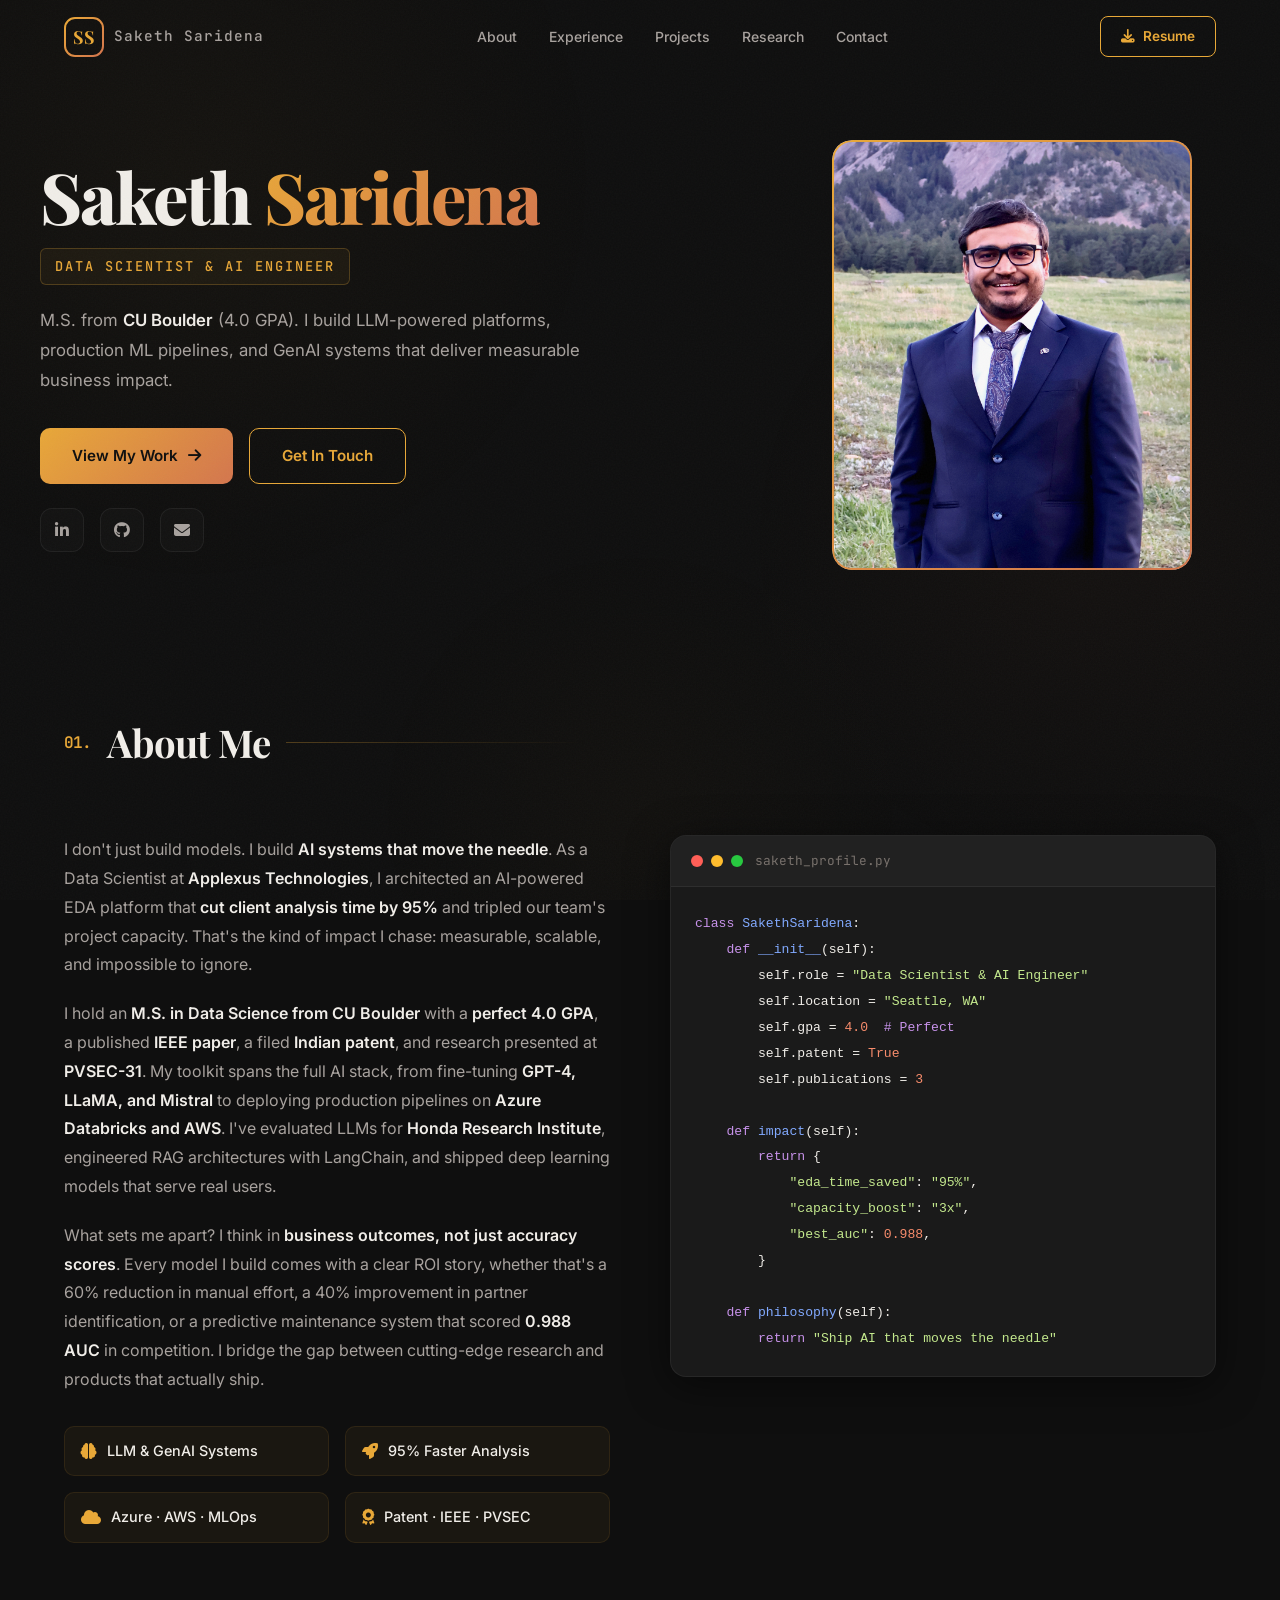
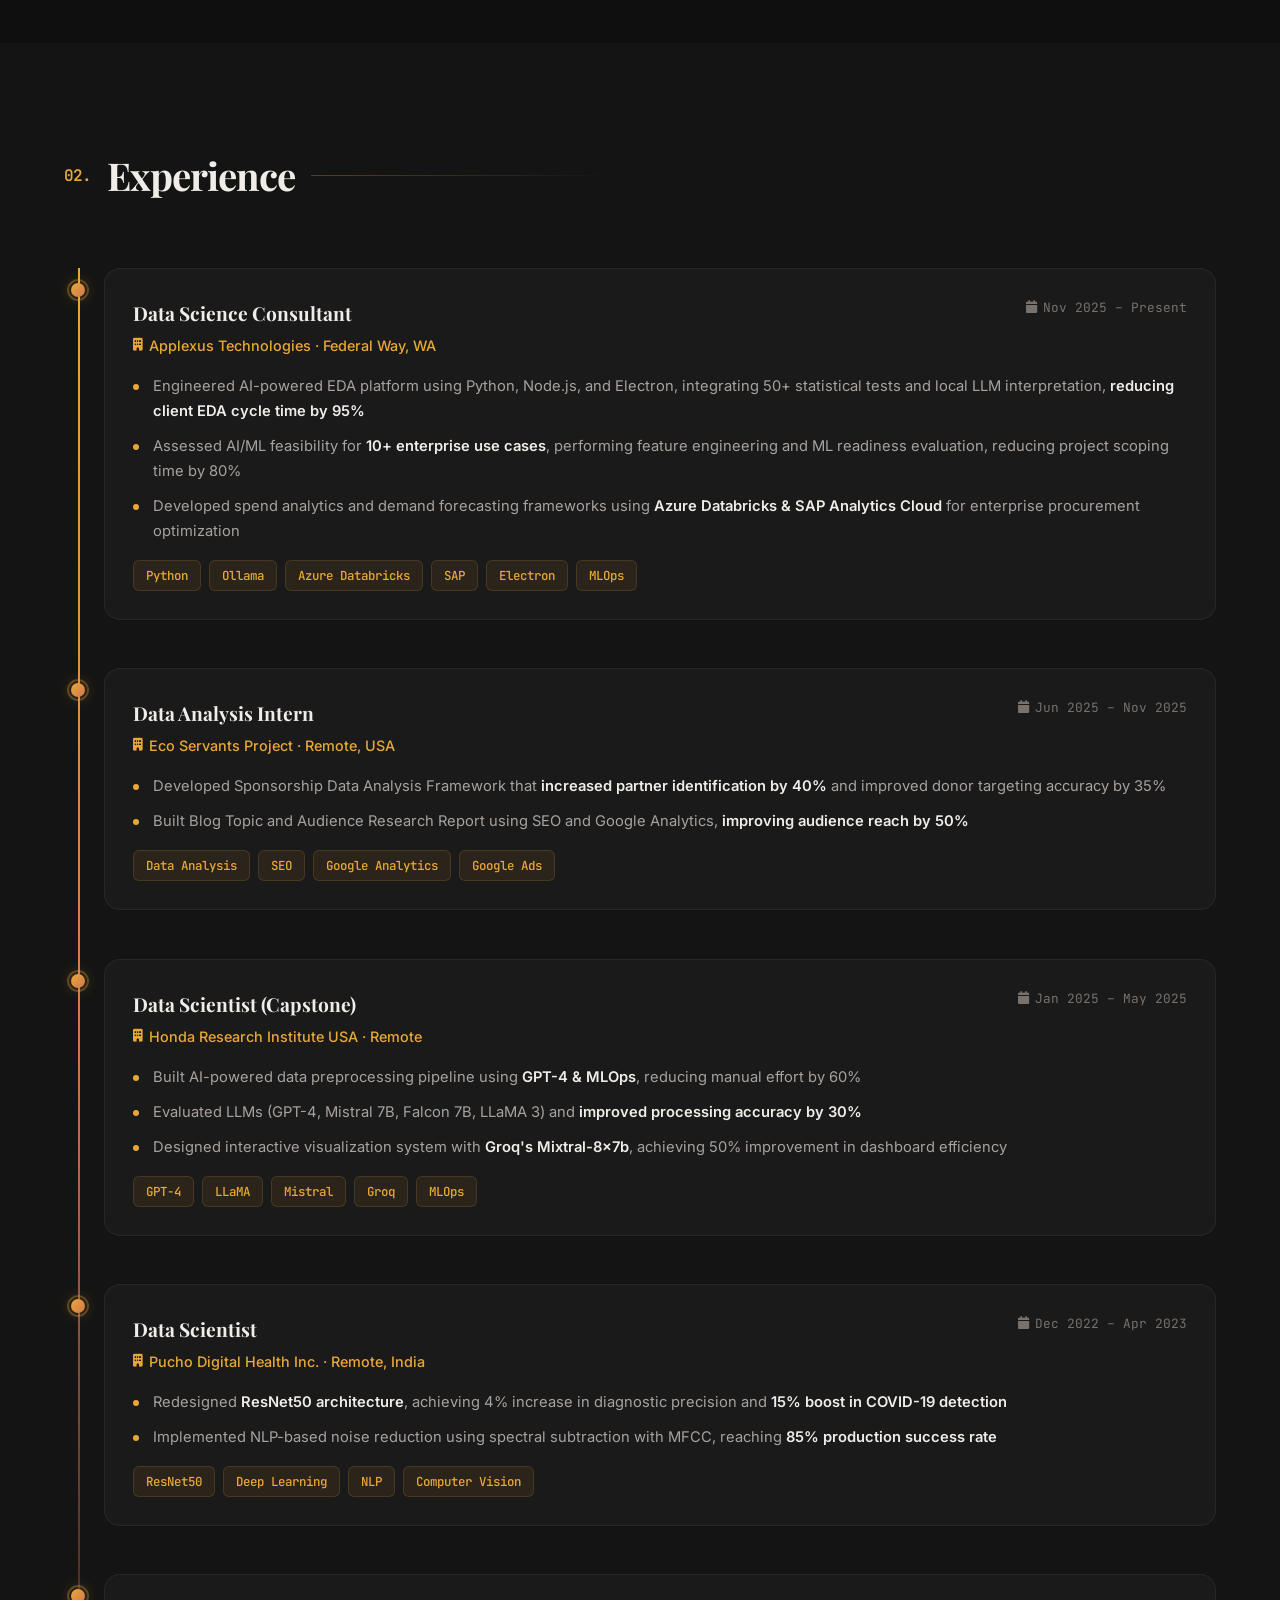
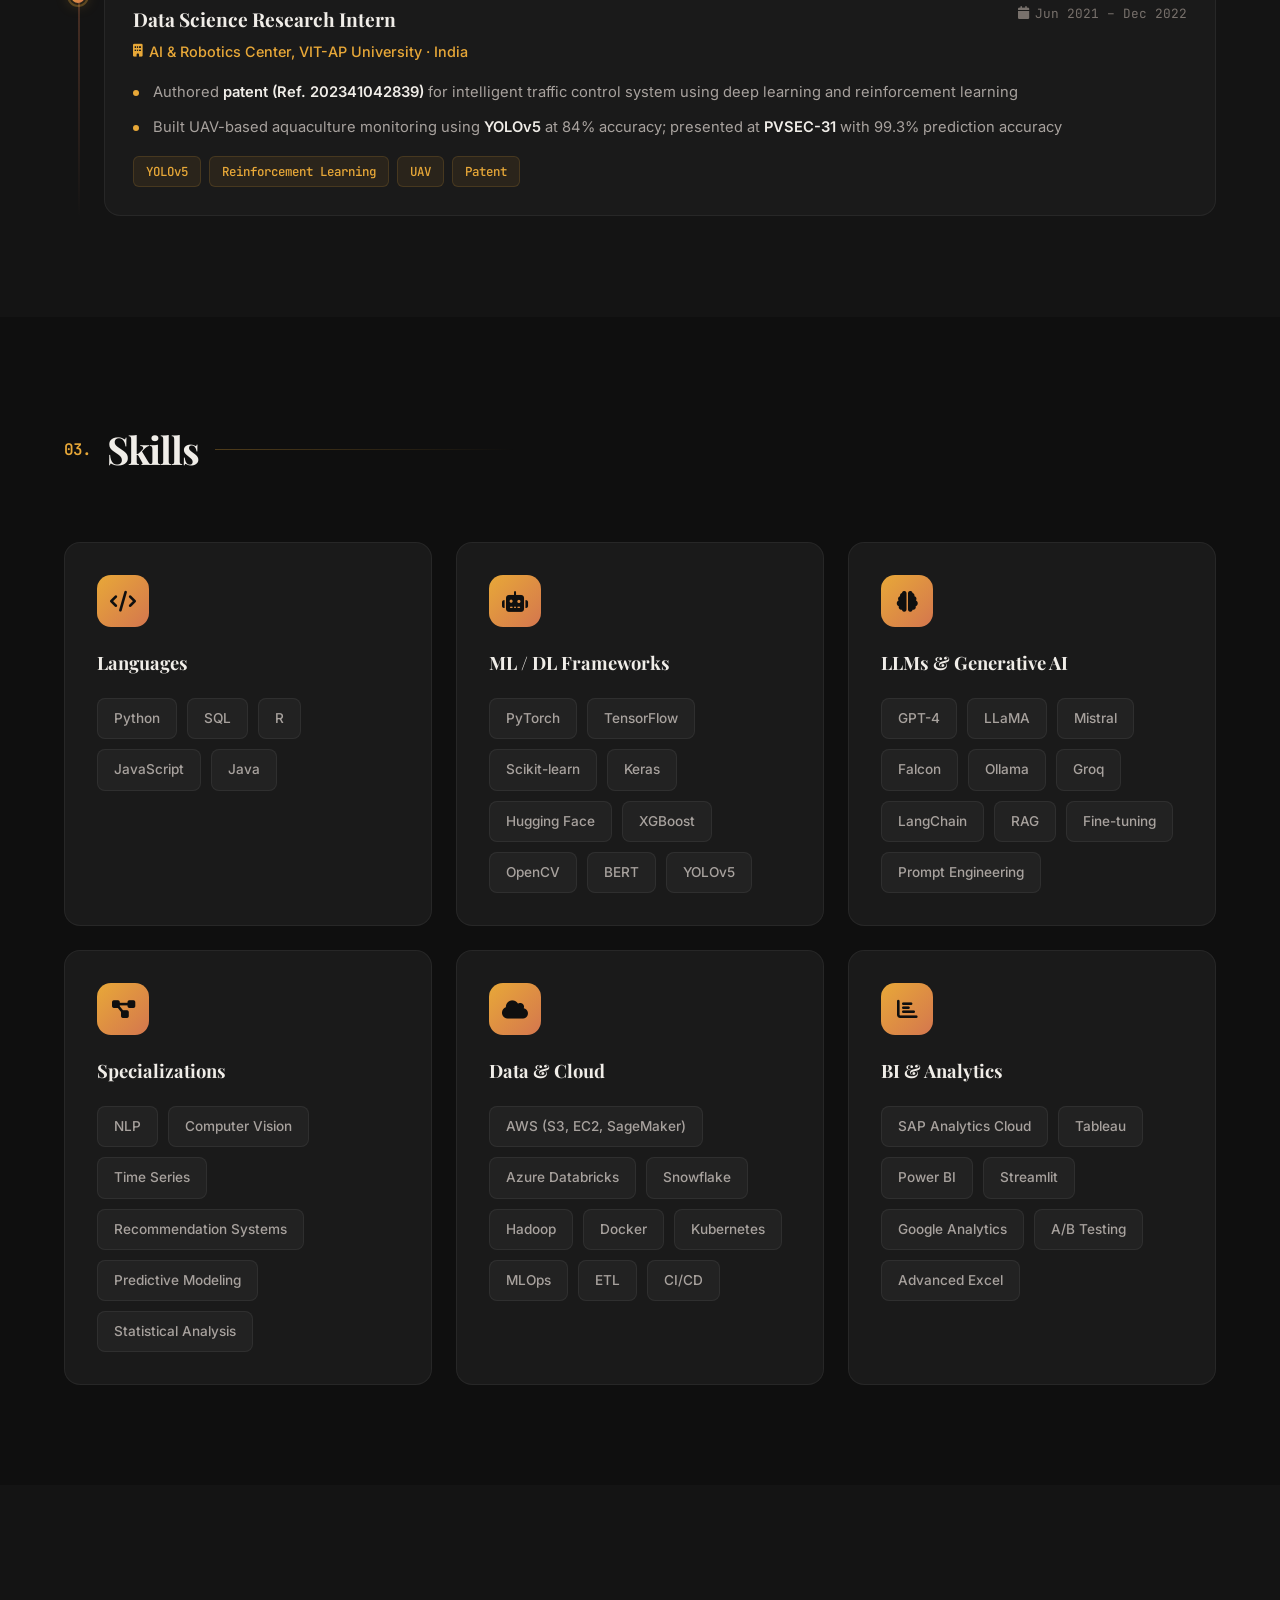
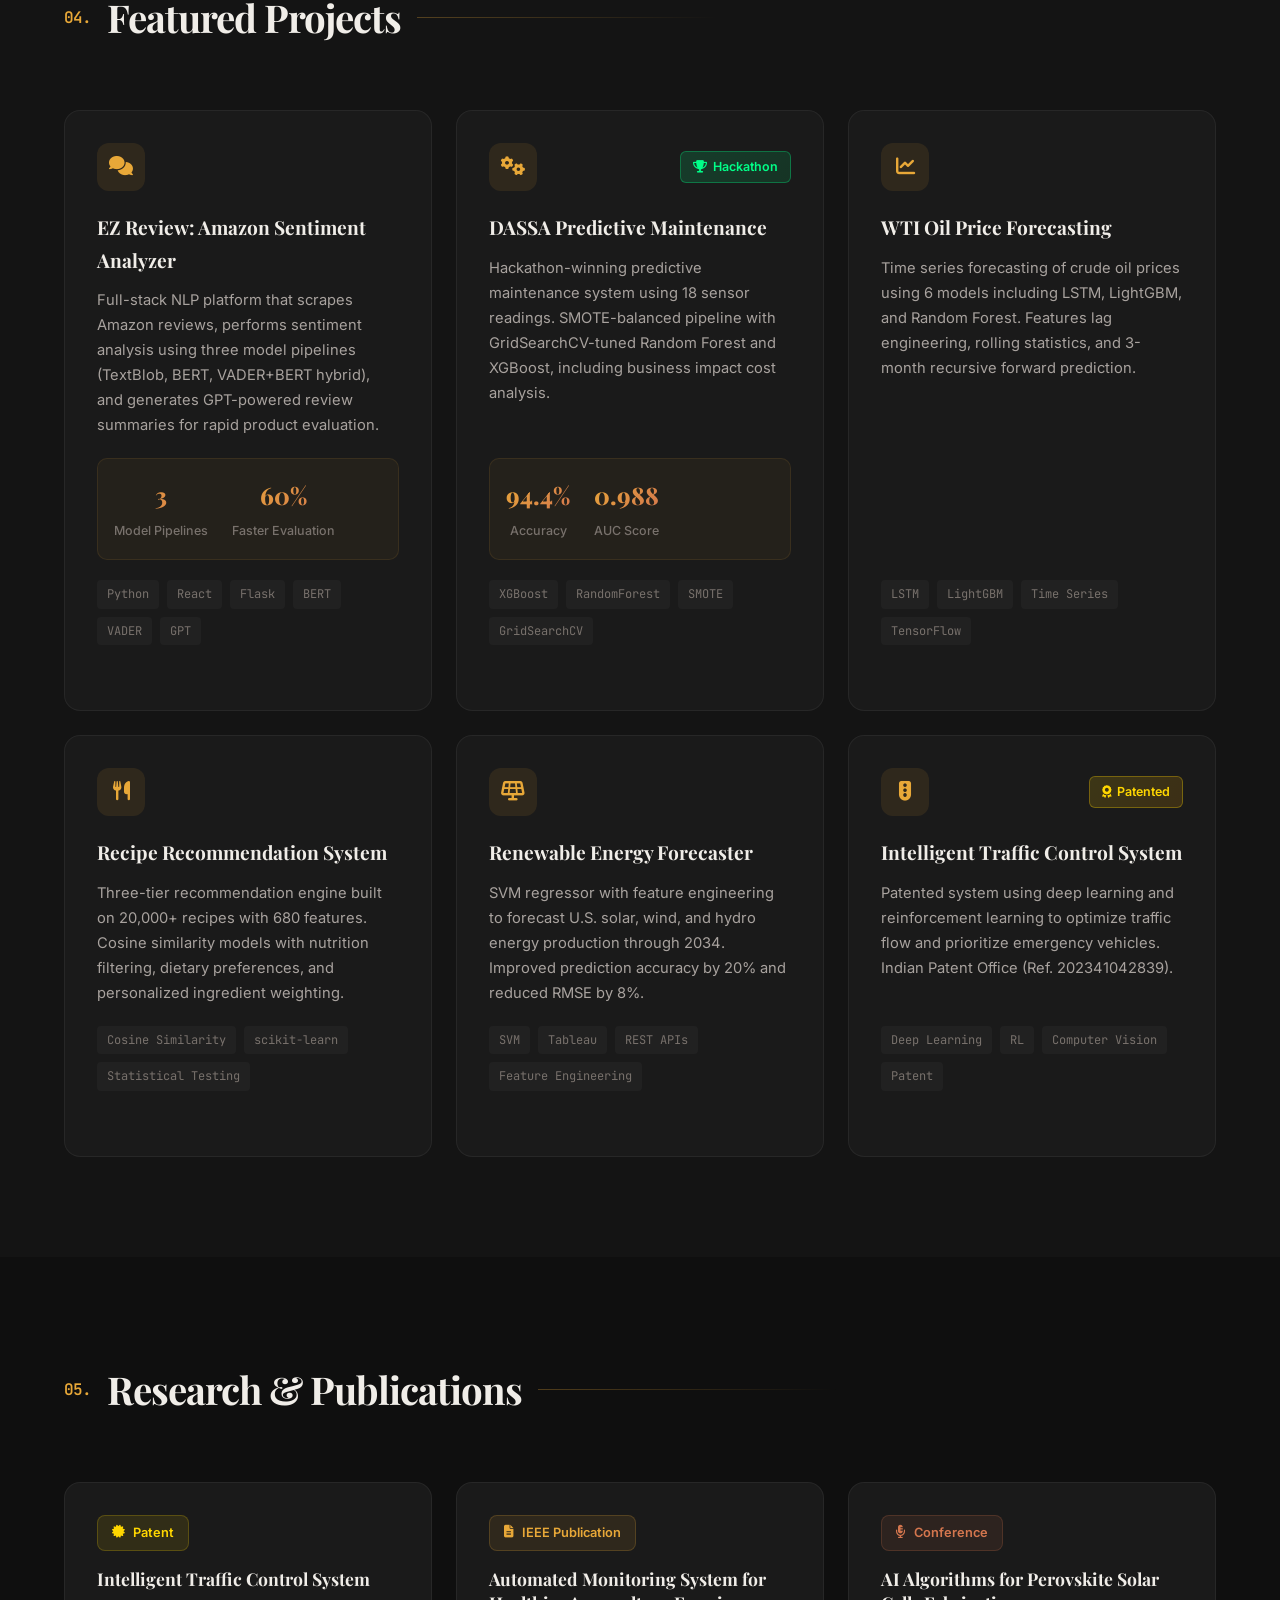
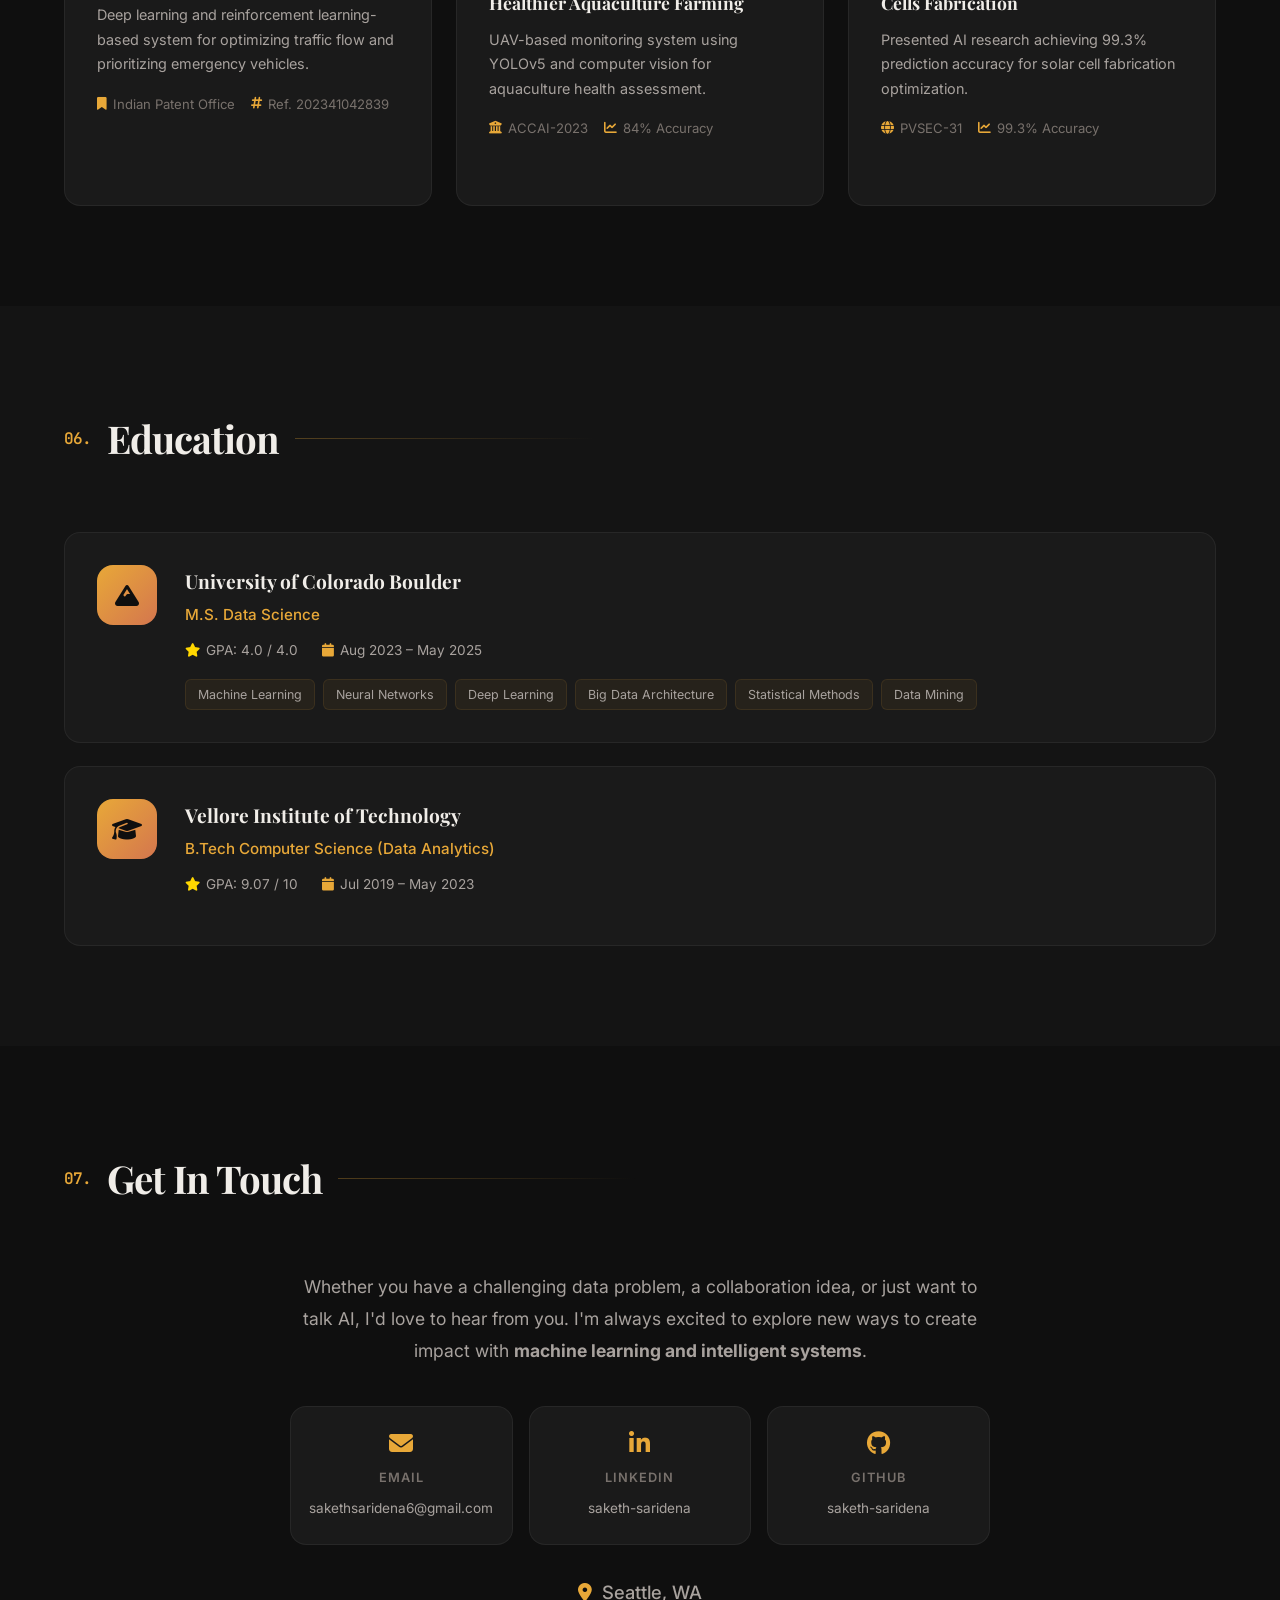
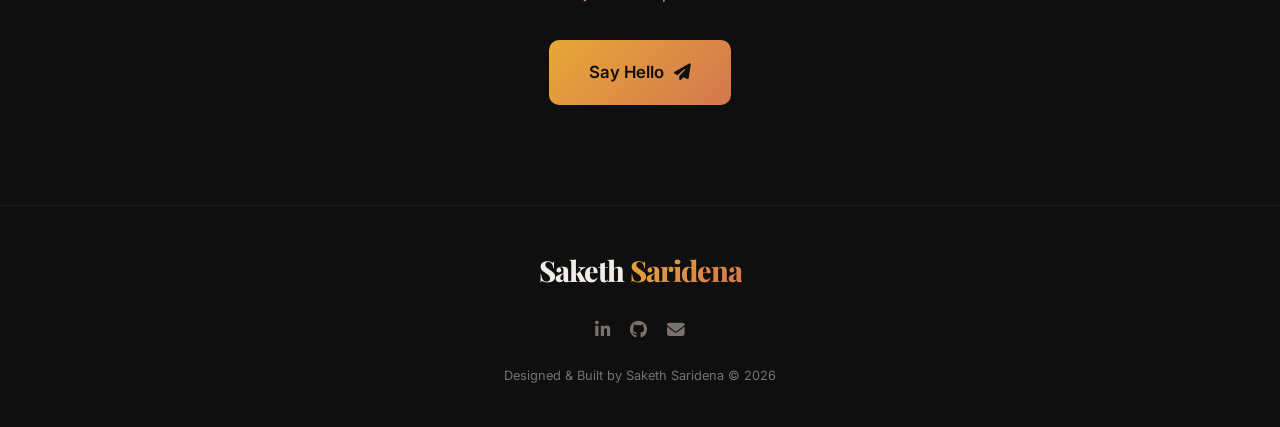
==== index.html @ 08f5b078 "Initial commit - portfolio site" ====
<!DOCTYPE html>
<html lang="en">
<head>
    <meta charset="UTF-8">
    <meta name="viewport" content="width=device-width, initial-scale=1.0">
    <title>Saketh Saridena | Data Scientist & AI Engineer</title>
    <meta name="description" content="Portfolio of Saketh Saridena, Data Scientist, AI/ML Engineer specializing in LLMs, GenAI, and Deep Learning. MS Data Science from CU Boulder.">
    <meta name="keywords" content="Saketh Saridena, Data Scientist, AI Engineer, Machine Learning, LLM, GenAI, Portfolio">
    <meta property="og:title" content="Saketh Saridena | Data Scientist & AI Engineer">
    <meta property="og:description" content="Data Scientist specializing in LLMs, GenAI, Deep Learning & MLOps">
    <meta property="og:type" content="website">
    <meta property="og:url" content="https://sakethsaridena.com">
    <meta property="og:image" content="https://sakethsaridena.com/assets/profile.jpg">
    <meta name="twitter:card" content="summary_large_image">
    <meta name="twitter:title" content="Saketh Saridena | Data Scientist & AI Engineer">
    <meta name="twitter:description" content="Data Scientist specializing in LLMs, GenAI, Deep Learning & MLOps">
    <meta name="twitter:image" content="https://sakethsaridena.com/assets/profile.jpg">
    <link rel="canonical" href="https://sakethsaridena.com">
    <link rel="icon" href="/favicon.ico" sizes="any">
    <link rel="icon" type="image/png" sizes="32x32" href="assets/favicon.png">
    <link rel="icon" type="image/png" sizes="16x16" href="assets/favicon-16.png">
    <link rel="apple-touch-icon" sizes="180x180" href="assets/apple-touch-icon.png">
    <link rel="mask-icon" href="assets/favicon.svg" color="#E8A838">
    <link rel="manifest" href="site.webmanifest">
    <link rel="preconnect" href="https://fonts.googleapis.com">
    <link rel="preconnect" href="https://fonts.gstatic.com" crossorigin>
    <link href="https://fonts.googleapis.com/css2?family=Inter:wght@400;500;600;700&family=JetBrains+Mono:wght@400;500&family=Playfair+Display:wght@500;700;800&display=swap" rel="stylesheet">
    <link rel="preload" href="https://cdnjs.cloudflare.com/ajax/libs/font-awesome/6.5.1/css/all.min.css" as="style" onload="this.onload=null;this.rel='stylesheet'">
    <noscript><link rel="stylesheet" href="https://cdnjs.cloudflare.com/ajax/libs/font-awesome/6.5.1/css/all.min.css"></noscript>
    <link rel="stylesheet" href="style.css">
    <script type="application/ld+json">
    {
        "@context": "https://schema.org",
        "@type": "Person",
        "name": "Saketh Saridena",
        "url": "https://sakethsaridena.com",
        "jobTitle": "Data Scientist & AI Engineer",
        "alumniOf": [
            { "@type": "CollegeOrUniversity", "name": "University of Colorado Boulder" },
            { "@type": "CollegeOrUniversity", "name": "Vellore Institute of Technology" }
        ],
        "knowsAbout": ["Machine Learning", "LLMs", "GenAI", "Deep Learning", "NLP", "MLOps"],
        "sameAs": [
            "https://www.linkedin.com/in/saketh-saridena/",
            "https://github.com/saketh-saridena"
        ]
    }
    </script>
</head>
<body>
    <!-- Skip Link -->
    <a href="#about" class="skip-link">Skip to main content</a>

    <!-- Navigation -->
    <nav class="navbar" id="navbar">
        <div class="nav-container">
            <a href="#hero" class="nav-logo">
                <svg class="logo-svg" width="40" height="40" viewBox="0 0 40 40" fill="none" xmlns="http://www.w3.org/2000/svg">
                    <defs>
                        <linearGradient id="logoGrad" x1="0%" y1="0%" x2="100%" y2="100%">
                            <stop offset="0%" stop-color="#E8A838"/>
                            <stop offset="100%" stop-color="#D4764E"/>
                        </linearGradient>
                    </defs>
                    <rect x="1" y="1" width="38" height="38" rx="10" stroke="url(#logoGrad)" stroke-width="2" fill="none" class="logo-border"/>
                    <text x="20" y="27" text-anchor="middle" fill="#E8A838" font-family="'Playfair Display', serif" font-weight="700" font-size="18">SS</text>
                </svg>
                <span class="logo-text">Saketh Saridena</span>
            </a>
            <div class="nav-links" id="navLinks">
                <a href="#about" class="nav-link">About</a>
                <a href="#experience" class="nav-link">Experience</a>
                <a href="#projects" class="nav-link">Projects</a>
                <a href="#publications" class="nav-link">Research</a>
                <a href="#contact" class="nav-link">Contact</a>
            </div>
            <a href="assets/Saketh_Saridena_Resume.pdf" target="_blank" rel="noopener noreferrer" class="nav-resume-btn">
                <i class="fas fa-download"></i> Resume
            </a>
            <button class="hamburger" id="hamburger" aria-label="Toggle menu">
                <span></span>
                <span></span>
                <span></span>
            </button>
        </div>
    </nav>

    <!-- Mobile Menu -->
    <div class="mobile-menu" id="mobileMenu">
        <a href="#about" class="mobile-link">About</a>
        <a href="#experience" class="mobile-link">Experience</a>
        <a href="#projects" class="mobile-link">Projects</a>
        <a href="#publications" class="mobile-link">Research</a>
        <a href="#contact" class="mobile-link">Contact</a>
        <a href="assets/Saketh_Saridena_Resume.pdf" target="_blank" rel="noopener noreferrer" class="mobile-resume-btn">
            <i class="fas fa-download"></i> Download Resume
        </a>
    </div>

    <main>

    <!-- ===== HERO SECTION ===== -->
    <section class="hero" id="hero">
        <div class="hero-content">
            <div class="hero-text">
                <h1 class="hero-name animate-on-scroll">
                    Saketh <span class="highlight">Saridena</span>
                </h1>
                <span class="hero-tagline animate-on-scroll">Data Scientist & AI Engineer</span>
                <p class="hero-description animate-on-scroll">
                    M.S. from <strong>CU Boulder</strong> (4.0 GPA). I build LLM-powered platforms,
                    production ML pipelines, and GenAI systems that deliver measurable business impact.
                </p>
                <div class="hero-cta animate-on-scroll">
                    <a href="#projects" class="btn btn-primary">
                        <span>View My Work</span>
                        <i class="fas fa-arrow-right"></i>
                    </a>
                    <a href="#contact" class="btn btn-outline">
                        <span>Get In Touch</span>
                    </a>
                </div>
                <div class="hero-social-links animate-on-scroll">
                    <a href="https://www.linkedin.com/in/saketh-saridena/" target="_blank" rel="noopener noreferrer" class="social-link" aria-label="LinkedIn">
                        <i class="fab fa-linkedin-in"></i>
                    </a>
                    <a href="https://github.com/saketh-saridena" target="_blank" rel="noopener noreferrer" class="social-link" aria-label="GitHub">
                        <i class="fab fa-github"></i>
                    </a>
                    <a href="mailto:sakethsaridena6@gmail.com" class="social-link" aria-label="Email">
                        <i class="fas fa-envelope"></i>
                    </a>
                </div>
            </div>
            <div class="hero-image-wrapper animate-on-scroll">
                <div class="hero-image-container">
                    <div class="image-glow"></div>
                    <div class="image-border-animated"></div>
                    <img src="assets/profile.jpg" alt="Saketh Saridena" class="hero-image">
                </div>
            </div>
        </div>
    </section>

    <!-- ===== ABOUT SECTION ===== -->
    <section class="section" id="about">
        <div class="container">
            <h2 class="section-title animate-on-scroll">
                <span class="section-number">01.</span> About Me
            </h2>
            <div class="about-grid">
                <div class="about-text animate-on-scroll">
                    <p>
                        I don't just build models. I build <strong>AI systems that move the needle</strong>. As a Data Scientist
                        at <strong>Applexus Technologies</strong>, I architected an AI-powered EDA platform that <strong>cut client
                        analysis time by 95%</strong> and tripled our team's project capacity. That's the kind of impact I chase:
                        measurable, scalable, and impossible to ignore.
                    </p>
                    <p>
                        I hold an <strong>M.S. in Data Science from CU Boulder</strong> with a <strong>perfect 4.0 GPA</strong>,
                        a published <strong>IEEE paper</strong>, a filed <strong>Indian patent</strong>, and research presented
                        at <strong>PVSEC-31</strong>. My toolkit spans the full AI stack, from fine-tuning
                        <strong>GPT-4, LLaMA, and Mistral</strong> to deploying production pipelines on
                        <strong>Azure Databricks and AWS</strong>. I've evaluated LLMs for <strong>Honda Research Institute</strong>,
                        engineered RAG architectures with LangChain, and shipped deep learning models that serve real users.
                    </p>
                    <p>
                        What sets me apart? I think in <strong>business outcomes, not just accuracy scores</strong>. Every model
                        I build comes with a clear ROI story, whether that's a 60% reduction in manual effort, a 40% improvement
                        in partner identification, or a predictive maintenance system that scored <strong>0.988 AUC</strong>
                        in competition. I bridge the gap between cutting-edge research and products that actually ship.
                    </p>
                    <div class="about-highlights">
                        <div class="highlight-item">
                            <i class="fas fa-brain"></i>
                            <span>LLM & GenAI Systems</span>
                        </div>
                        <div class="highlight-item">
                            <i class="fas fa-rocket"></i>
                            <span>95% Faster Analysis</span>
                        </div>
                        <div class="highlight-item">
                            <i class="fas fa-cloud"></i>
                            <span>Azure · AWS · MLOps</span>
                        </div>
                        <div class="highlight-item">
                            <i class="fas fa-award"></i>
                            <span>Patent · IEEE · PVSEC</span>
                        </div>
                    </div>
                </div>
                <div class="about-image animate-on-scroll">
                    <div class="about-card">
                        <div class="card-header">
                            <div class="card-dots">
                                <span class="dot red"></span>
                                <span class="dot yellow"></span>
                                <span class="dot green"></span>
                            </div>
                            <span class="card-title">saketh_profile.py</span>
                        </div>
                        <div class="card-body">
                            <pre><code><span class="code-keyword">class</span> <span class="code-class">SakethSaridena</span>:
    <span class="code-keyword">def</span> <span class="code-func">__init__</span>(self):
        self.role = <span class="code-string">"Data Scientist & AI Engineer"</span>
        self.location = <span class="code-string">"Seattle, WA"</span>
        self.gpa = <span class="code-number">4.0</span>  <span class="code-keyword"># Perfect</span>
        self.patent = <span class="code-number">True</span>
        self.publications = <span class="code-number">3</span>

    <span class="code-keyword">def</span> <span class="code-func">impact</span>(self):
        <span class="code-keyword">return</span> {
            <span class="code-string">"eda_time_saved"</span>: <span class="code-string">"95%"</span>,
            <span class="code-string">"capacity_boost"</span>: <span class="code-string">"3x"</span>,
            <span class="code-string">"best_auc"</span>: <span class="code-number">0.988</span>,
        }

    <span class="code-keyword">def</span> <span class="code-func">philosophy</span>(self):
        <span class="code-keyword">return</span> <span class="code-string">"Ship AI that moves the needle"</span></code></pre>
                        </div>
                    </div>
                </div>
            </div>
        </div>
    </section>

    <!-- ===== EXPERIENCE SECTION ===== -->
    <section class="section section-alt" id="experience">
        <div class="container">
            <h2 class="section-title animate-on-scroll">
                <span class="section-number">02.</span> Experience
            </h2>
            <div class="timeline">
                <!-- Experience 1 -->
                <div class="timeline-item animate-on-scroll">
                    <div class="timeline-marker"><div class="marker-dot"></div></div>
                    <div class="timeline-content">
                        <div class="timeline-header">
                            <div>
                                <h3 class="timeline-title">Data Science Consultant</h3>
                                <span class="timeline-company"><i class="fas fa-building"></i> Applexus Technologies · Federal Way, WA</span>
                            </div>
                            <span class="timeline-date"><i class="fas fa-calendar"></i> Nov 2025 – Present</span>
                        </div>
                        <ul class="timeline-details">
                            <li>Engineered AI-powered EDA platform using Python, Node.js, and Electron, integrating 50+ statistical tests and local LLM interpretation, <strong>reducing client EDA cycle time by 95%</strong></li>
                            <li>Assessed AI/ML feasibility for <strong>10+ enterprise use cases</strong>, performing feature engineering and ML readiness evaluation, reducing project scoping time by 80%</li>
                            <li>Developed spend analytics and demand forecasting frameworks using <strong>Azure Databricks & SAP Analytics Cloud</strong> for enterprise procurement optimization</li>
                        </ul>
                        <div class="timeline-tags">
                            <span class="tag">Python</span><span class="tag">Ollama</span><span class="tag">Azure Databricks</span><span class="tag">SAP</span><span class="tag">Electron</span><span class="tag">MLOps</span>
                        </div>
                    </div>
                </div>

                <!-- Experience 2 -->
                <div class="timeline-item animate-on-scroll">
                    <div class="timeline-marker"><div class="marker-dot"></div></div>
                    <div class="timeline-content">
                        <div class="timeline-header">
                            <div>
                                <h3 class="timeline-title">Data Analysis Intern</h3>
                                <span class="timeline-company"><i class="fas fa-building"></i> Eco Servants Project · Remote, USA</span>
                            </div>
                            <span class="timeline-date"><i class="fas fa-calendar"></i> Jun 2025 – Nov 2025</span>
                        </div>
                        <ul class="timeline-details">
                            <li>Developed Sponsorship Data Analysis Framework that <strong>increased partner identification by 40%</strong> and improved donor targeting accuracy by 35%</li>
                            <li>Built Blog Topic and Audience Research Report using SEO and Google Analytics, <strong>improving audience reach by 50%</strong></li>
                        </ul>
                        <div class="timeline-tags">
                            <span class="tag">Data Analysis</span><span class="tag">SEO</span><span class="tag">Google Analytics</span><span class="tag">Google Ads</span>
                        </div>
                    </div>
                </div>

                <!-- Experience 3 -->
                <div class="timeline-item animate-on-scroll">
                    <div class="timeline-marker"><div class="marker-dot"></div></div>
                    <div class="timeline-content">
                        <div class="timeline-header">
                            <div>
                                <h3 class="timeline-title">Data Scientist (Capstone)</h3>
                                <span class="timeline-company"><i class="fas fa-building"></i> Honda Research Institute USA · Remote</span>
                            </div>
                            <span class="timeline-date"><i class="fas fa-calendar"></i> Jan 2025 – May 2025</span>
                        </div>
                        <ul class="timeline-details">
                            <li>Built AI-powered data preprocessing pipeline using <strong>GPT-4 & MLOps</strong>, reducing manual effort by 60%</li>
                            <li>Evaluated LLMs (GPT-4, Mistral 7B, Falcon 7B, LLaMA 3) and <strong>improved processing accuracy by 30%</strong></li>
                            <li>Designed interactive visualization system with <strong>Groq's Mixtral-8x7b</strong>, achieving 50% improvement in dashboard efficiency</li>
                        </ul>
                        <div class="timeline-tags">
                            <span class="tag">GPT-4</span><span class="tag">LLaMA</span><span class="tag">Mistral</span><span class="tag">Groq</span><span class="tag">MLOps</span>
                        </div>
                    </div>
                </div>

                <!-- Experience 4 -->
                <div class="timeline-item animate-on-scroll">
                    <div class="timeline-marker"><div class="marker-dot"></div></div>
                    <div class="timeline-content">
                        <div class="timeline-header">
                            <div>
                                <h3 class="timeline-title">Data Scientist</h3>
                                <span class="timeline-company"><i class="fas fa-building"></i> Pucho Digital Health Inc. · Remote, India</span>
                            </div>
                            <span class="timeline-date"><i class="fas fa-calendar"></i> Dec 2022 – Apr 2023</span>
                        </div>
                        <ul class="timeline-details">
                            <li>Redesigned <strong>ResNet50 architecture</strong>, achieving 4% increase in diagnostic precision and <strong>15% boost in COVID-19 detection</strong></li>
                            <li>Implemented NLP-based noise reduction using spectral subtraction with MFCC, reaching <strong>85% production success rate</strong></li>
                        </ul>
                        <div class="timeline-tags">
                            <span class="tag">ResNet50</span><span class="tag">Deep Learning</span><span class="tag">NLP</span><span class="tag">Computer Vision</span>
                        </div>
                    </div>
                </div>

                <!-- Experience 5 -->
                <div class="timeline-item animate-on-scroll">
                    <div class="timeline-marker"><div class="marker-dot"></div></div>
                    <div class="timeline-content">
                        <div class="timeline-header">
                            <div>
                                <h3 class="timeline-title">Data Science Research Intern</h3>
                                <span class="timeline-company"><i class="fas fa-building"></i> AI & Robotics Center, VIT-AP University · India</span>
                            </div>
                            <span class="timeline-date"><i class="fas fa-calendar"></i> Jun 2021 – Dec 2022</span>
                        </div>
                        <ul class="timeline-details">
                            <li>Authored <strong>patent (Ref. 202341042839)</strong> for intelligent traffic control system using deep learning and reinforcement learning</li>
                            <li>Built UAV-based aquaculture monitoring using <strong>YOLOv5</strong> at 84% accuracy; presented at <strong>PVSEC-31</strong> with 99.3% prediction accuracy</li>
                        </ul>
                        <div class="timeline-tags">
                            <span class="tag">YOLOv5</span><span class="tag">Reinforcement Learning</span><span class="tag">UAV</span><span class="tag">Patent</span>
                        </div>
                    </div>
                </div>
            </div>
        </div>
    </section>

    <!-- ===== SKILLS SECTION ===== -->
    <section class="section" id="skills">
        <div class="container">
            <h2 class="section-title animate-on-scroll">
                <span class="section-number">03.</span> Skills
            </h2>
            <div class="skills-grid">
                <div class="skill-category animate-on-scroll">
                    <div class="skill-icon-wrapper"><i class="fas fa-code"></i></div>
                    <h3>Languages</h3>
                    <div class="skill-tags">
                        <span class="skill-tag">Python</span><span class="skill-tag">SQL</span><span class="skill-tag">R</span><span class="skill-tag">JavaScript</span><span class="skill-tag">Java</span>
                    </div>
                </div>

                <div class="skill-category animate-on-scroll">
                    <div class="skill-icon-wrapper"><i class="fas fa-robot"></i></div>
                    <h3>ML / DL Frameworks</h3>
                    <div class="skill-tags">
                        <span class="skill-tag">PyTorch</span><span class="skill-tag">TensorFlow</span><span class="skill-tag">Scikit-learn</span><span class="skill-tag">Keras</span><span class="skill-tag">Hugging Face</span><span class="skill-tag">XGBoost</span><span class="skill-tag">OpenCV</span><span class="skill-tag">BERT</span><span class="skill-tag">YOLOv5</span>
                    </div>
                </div>

                <div class="skill-category animate-on-scroll">
                    <div class="skill-icon-wrapper"><i class="fas fa-brain"></i></div>
                    <h3>LLMs & Generative AI</h3>
                    <div class="skill-tags">
                        <span class="skill-tag">GPT-4</span><span class="skill-tag">LLaMA</span><span class="skill-tag">Mistral</span><span class="skill-tag">Falcon</span><span class="skill-tag">Ollama</span><span class="skill-tag">Groq</span><span class="skill-tag">LangChain</span><span class="skill-tag">RAG</span><span class="skill-tag">Fine-tuning</span><span class="skill-tag">Prompt Engineering</span>
                    </div>
                </div>

                <div class="skill-category animate-on-scroll">
                    <div class="skill-icon-wrapper"><i class="fas fa-project-diagram"></i></div>
                    <h3>Specializations</h3>
                    <div class="skill-tags">
                        <span class="skill-tag">NLP</span><span class="skill-tag">Computer Vision</span><span class="skill-tag">Time Series</span><span class="skill-tag">Recommendation Systems</span><span class="skill-tag">Predictive Modeling</span><span class="skill-tag">Statistical Analysis</span>
                    </div>
                </div>

                <div class="skill-category animate-on-scroll">
                    <div class="skill-icon-wrapper"><i class="fas fa-cloud"></i></div>
                    <h3>Data & Cloud</h3>
                    <div class="skill-tags">
                        <span class="skill-tag">AWS (S3, EC2, SageMaker)</span><span class="skill-tag">Azure Databricks</span><span class="skill-tag">Snowflake</span><span class="skill-tag">Hadoop</span><span class="skill-tag">Docker</span><span class="skill-tag">Kubernetes</span><span class="skill-tag">MLOps</span><span class="skill-tag">ETL</span><span class="skill-tag">CI/CD</span>
                    </div>
                </div>

                <div class="skill-category animate-on-scroll">
                    <div class="skill-icon-wrapper"><i class="fas fa-chart-bar"></i></div>
                    <h3>BI & Analytics</h3>
                    <div class="skill-tags">
                        <span class="skill-tag">SAP Analytics Cloud</span><span class="skill-tag">Tableau</span><span class="skill-tag">Power BI</span><span class="skill-tag">Streamlit</span><span class="skill-tag">Google Analytics</span><span class="skill-tag">A/B Testing</span><span class="skill-tag">Advanced Excel</span>
                    </div>
                </div>
            </div>
        </div>
    </section>

    <!-- ===== PROJECTS SECTION ===== -->
    <section class="section section-alt" id="projects">
        <div class="container">
            <h2 class="section-title animate-on-scroll">
                <span class="section-number">04.</span> Featured Projects
            </h2>

            <div class="projects-grid">

                <!-- Project 1: EZ Review (FEATURED) -->
                <div class="project-card animate-on-scroll" data-project="ezreview">
                    <div class="project-card-header">
                        <div class="project-icon"><i class="fas fa-comments"></i></div>
                    </div>
                    <h3 class="project-title">EZ Review: Amazon Sentiment Analyzer</h3>
                    <p class="project-description">
                        Full-stack NLP platform that scrapes Amazon reviews, performs sentiment analysis using three model pipelines
                        (TextBlob, BERT, VADER+BERT hybrid), and generates GPT-powered review summaries for rapid product evaluation.
                    </p>
                    <div class="project-impact">
                        <div class="impact-metric">
                            <span class="impact-number">3</span>
                            <span class="impact-label">Model Pipelines</span>
                        </div>
                        <div class="impact-metric">
                            <span class="impact-number">60%</span>
                            <span class="impact-label">Faster Evaluation</span>
                        </div>
                    </div>
                    <div class="project-tags">
                        <span>Python</span><span>React</span><span>Flask</span><span>BERT</span><span>VADER</span><span>GPT</span>
                    </div>
                </div>

                <!-- Project 2: Predictive Maintenance (Hackathon) -->
                <div class="project-card animate-on-scroll" data-project="predictive">
                    <div class="project-card-header">
                        <div class="project-icon"><i class="fas fa-cogs"></i></div>
                        <div class="project-links">
                            <span class="hackathon-badge"><i class="fas fa-trophy"></i> Hackathon</span>
                        </div>
                    </div>
                    <h3 class="project-title">DASSA Predictive Maintenance</h3>
                    <p class="project-description">
                        Hackathon-winning predictive maintenance system using 18 sensor readings. SMOTE-balanced pipeline with
                        GridSearchCV-tuned Random Forest and XGBoost, including business impact cost analysis.
                    </p>
                    <div class="project-impact">
                        <div class="impact-metric">
                            <span class="impact-number">94.4%</span>
                            <span class="impact-label">Accuracy</span>
                        </div>
                        <div class="impact-metric">
                            <span class="impact-number">0.988</span>
                            <span class="impact-label">AUC Score</span>
                        </div>
                    </div>
                    <div class="project-tags">
                        <span>XGBoost</span><span>RandomForest</span><span>SMOTE</span><span>GridSearchCV</span>
                    </div>
                </div>

                <!-- Project 6: WTI Oil Price Forecasting -->
                <div class="project-card animate-on-scroll" data-project="wti">
                    <div class="project-card-header">
                        <div class="project-icon"><i class="fas fa-chart-line"></i></div>
                    </div>
                    <h3 class="project-title">WTI Oil Price Forecasting</h3>
                    <p class="project-description">
                        Time series forecasting of crude oil prices using 6 models including LSTM, LightGBM, and Random Forest.
                        Features lag engineering, rolling statistics, and 3-month recursive forward prediction.
                    </p>
                    <div class="project-tags">
                        <span>LSTM</span><span>LightGBM</span><span>Time Series</span><span>TensorFlow</span>
                    </div>
                </div>

                <!-- Project 3: Recipe Recommendation -->
                <div class="project-card animate-on-scroll" data-project="recipe">
                    <div class="project-card-header">
                        <div class="project-icon"><i class="fas fa-utensils"></i></div>
                    </div>
                    <h3 class="project-title">Recipe Recommendation System</h3>
                    <p class="project-description">
                        Three-tier recommendation engine built on 20,000+ recipes with 680 features. Cosine similarity models with
                        nutrition filtering, dietary preferences, and personalized ingredient weighting.
                    </p>
                    <div class="project-tags">
                        <span>Cosine Similarity</span><span>scikit-learn</span><span>Statistical Testing</span>
                    </div>
                </div>

                <!-- Project 9: Renewable Energy Forecaster -->
                <div class="project-card animate-on-scroll" data-project="renewable">
                    <div class="project-card-header">
                        <div class="project-icon"><i class="fas fa-solar-panel"></i></div>
                    </div>
                    <h3 class="project-title">Renewable Energy Forecaster</h3>
                    <p class="project-description">
                        SVM regressor with feature engineering to forecast U.S. solar, wind, and hydro energy production through 2034.
                        Improved prediction accuracy by 20% and reduced RMSE by 8%.
                    </p>
                    <div class="project-tags">
                        <span>SVM</span><span>Tableau</span><span>REST APIs</span><span>Feature Engineering</span>
                    </div>
                </div>

                <!-- Project 10: Traffic Control Patent -->
                <div class="project-card animate-on-scroll" data-project="traffic">
                    <div class="project-card-header">
                        <div class="project-icon"><i class="fas fa-traffic-light"></i></div>
                        <div class="project-links">
                            <span class="patent-badge"><i class="fas fa-award"></i> Patented</span>
                        </div>
                    </div>
                    <h3 class="project-title">Intelligent Traffic Control System</h3>
                    <p class="project-description">
                        Patented system using deep learning and reinforcement learning to optimize traffic flow
                        and prioritize emergency vehicles. Indian Patent Office (Ref. 202341042839).
                    </p>
                    <div class="project-tags">
                        <span>Deep Learning</span><span>RL</span><span>Computer Vision</span><span>Patent</span>
                    </div>
                </div>

            </div>
        </div>
    </section>

    <!-- ===== PUBLICATIONS SECTION ===== -->
    <section class="section" id="publications">
        <div class="container">
            <h2 class="section-title animate-on-scroll">
                <span class="section-number">05.</span> Research & Publications
            </h2>
            <div class="publications-grid">
                <div class="pub-card animate-on-scroll" data-pub="patent">
                    <div class="pub-type patent"><i class="fas fa-certificate"></i><span>Patent</span></div>
                    <h3>Intelligent Traffic Control System</h3>
                    <p>Deep learning and reinforcement learning-based system for optimizing traffic flow and prioritizing emergency vehicles.</p>
                    <div class="pub-meta">
                        <span><i class="fas fa-bookmark"></i> Indian Patent Office</span>
                        <span><i class="fas fa-hashtag"></i> Ref. 202341042839</span>
                    </div>
                </div>

                <div class="pub-card animate-on-scroll" data-pub="ieee">
                    <div class="pub-type publication"><i class="fas fa-file-alt"></i><span>IEEE Publication</span></div>
                    <h3>Automated Monitoring System for Healthier Aquaculture Farming</h3>
                    <p>UAV-based monitoring system using YOLOv5 and computer vision for aquaculture health assessment.</p>
                    <div class="pub-meta">
                        <span><i class="fas fa-university"></i> ACCAI-2023</span>
                        <span><i class="fas fa-chart-line"></i> 84% Accuracy</span>
                    </div>
                </div>

                <div class="pub-card animate-on-scroll" data-pub="pvsec">
                    <div class="pub-type conference"><i class="fas fa-microphone-alt"></i><span>Conference</span></div>
                    <h3>AI Algorithms for Perovskite Solar Cells Fabrication</h3>
                    <p>Presented AI research achieving 99.3% prediction accuracy for solar cell fabrication optimization.</p>
                    <div class="pub-meta">
                        <span><i class="fas fa-globe"></i> PVSEC-31</span>
                        <span><i class="fas fa-chart-line"></i> 99.3% Accuracy</span>
                    </div>
                </div>
            </div>
        </div>
    </section>

    <!-- ===== EDUCATION SECTION ===== -->
    <section class="section section-alt" id="education">
        <div class="container">
            <h2 class="section-title animate-on-scroll">
                <span class="section-number">06.</span> Education
            </h2>
            <div class="education-grid">
                <div class="edu-card animate-on-scroll">
                    <div class="edu-logo"><i class="fas fa-mountain"></i></div>
                    <div class="edu-content">
                        <h3>University of Colorado Boulder</h3>
                        <span class="edu-degree">M.S. Data Science</span>
                        <div class="edu-details">
                            <span class="edu-gpa"><i class="fas fa-star"></i> GPA: 4.0 / 4.0</span>
                            <span class="edu-date"><i class="fas fa-calendar"></i> Aug 2023 – May 2025</span>
                        </div>
                        <div class="edu-coursework">
                            <span>Machine Learning</span><span>Neural Networks</span><span>Deep Learning</span><span>Big Data Architecture</span><span>Statistical Methods</span><span>Data Mining</span>
                        </div>
                    </div>
                </div>

                <div class="edu-card animate-on-scroll">
                    <div class="edu-logo"><i class="fas fa-graduation-cap"></i></div>
                    <div class="edu-content">
                        <h3>Vellore Institute of Technology</h3>
                        <span class="edu-degree">B.Tech Computer Science (Data Analytics)</span>
                        <div class="edu-details">
                            <span class="edu-gpa"><i class="fas fa-star"></i> GPA: 9.07 / 10</span>
                            <span class="edu-date"><i class="fas fa-calendar"></i> Jul 2019 – May 2023</span>
                        </div>
                    </div>
                </div>
            </div>
        </div>
    </section>

    <!-- ===== CONTACT SECTION ===== -->
    <section class="section" id="contact">
        <div class="container">
            <h2 class="section-title animate-on-scroll">
                <span class="section-number">07.</span> Get In Touch
            </h2>
            <div class="contact-content animate-on-scroll">
                <p class="contact-text">
                    Whether you have a challenging data problem, a collaboration idea, or just want to talk AI,
                    I'd love to hear from you. I'm always excited to explore new ways to create impact with
                    <strong>machine learning and intelligent systems</strong>.
                </p>
                <div class="contact-cards">
                    <a href="mailto:sakethsaridena6@gmail.com" class="contact-card">
                        <i class="fas fa-envelope"></i>
                        <span class="contact-card-label">Email</span>
                        <span class="contact-card-value">sakethsaridena6@gmail.com</span>
                    </a>
                    <a href="https://www.linkedin.com/in/saketh-saridena/" target="_blank" rel="noopener noreferrer" class="contact-card">
                        <i class="fab fa-linkedin-in"></i>
                        <span class="contact-card-label">LinkedIn</span>
                        <span class="contact-card-value">saketh-saridena</span>
                    </a>
                    <a href="https://github.com/saketh-saridena" target="_blank" rel="noopener noreferrer" class="contact-card">
                        <i class="fab fa-github"></i>
                        <span class="contact-card-label">GitHub</span>
                        <span class="contact-card-value">saketh-saridena</span>
                    </a>
                </div>
                <div class="contact-location">
                    <i class="fas fa-map-marker-alt"></i>
                    <span>Seattle, WA</span>
                </div>
                <a href="mailto:sakethsaridena6@gmail.com" class="btn btn-primary btn-lg">
                    <span>Say Hello</span>
                    <i class="fas fa-paper-plane"></i>
                </a>
            </div>
        </div>
    </section>

    </main>

    <!-- ===== FOOTER ===== -->
    <footer class="footer">
        <div class="container">
            <div class="footer-content">
                <a href="#hero" class="footer-name">
                    Saketh <span class="highlight">Saridena</span>
                </a>
                <div class="footer-links">
                    <a href="https://www.linkedin.com/in/saketh-saridena/" target="_blank" rel="noopener noreferrer" aria-label="LinkedIn"><i class="fab fa-linkedin-in"></i></a>
                    <a href="https://github.com/saketh-saridena" target="_blank" rel="noopener noreferrer" aria-label="GitHub"><i class="fab fa-github"></i></a>
                    <a href="mailto:sakethsaridena6@gmail.com" aria-label="Email"><i class="fas fa-envelope"></i></a>
                </div>
                <p class="footer-text">Designed & Built by Saketh Saridena &copy; 2026</p>
            </div>
        </div>
    </footer>

    <!-- Back to Top -->
    <button class="back-to-top" id="backToTop" aria-label="Back to top">
        <i class="fas fa-arrow-up"></i>
    </button>

    <!-- ===== PROJECT MODAL ===== -->
    <div class="project-modal-overlay" id="projectModal">
        <div class="project-modal">
            <button class="modal-close" id="modalClose" aria-label="Close modal">
                <i class="fas fa-times"></i>
            </button>
            <div class="modal-scroll">
                <div class="modal-header">
                    <div class="modal-badge" id="modalBadge"></div>
                    <h2 class="modal-title" id="modalTitle"></h2>
                    <p class="modal-subtitle" id="modalSubtitle"></p>
                </div>
                <div class="modal-metrics" id="modalMetrics"></div>
                <div class="modal-body">
                    <div class="modal-section">
                        <h3><i class="fas fa-bullseye"></i> Problem</h3>
                        <p id="modalProblem"></p>
                    </div>
                    <div class="modal-section">
                        <h3><i class="fas fa-flask"></i> Approach</h3>
                        <div id="modalApproach"></div>
                    </div>
                    <div class="modal-section">
                        <h3><i class="fas fa-chart-bar"></i> Key Results</h3>
                        <div id="modalResults"></div>
                    </div>
                    <div class="modal-section">
                        <h3><i class="fas fa-layer-group"></i> Tech Stack</h3>
                        <div class="modal-tech-tags" id="modalTech"></div>
                    </div>
                </div>
                <div class="modal-footer" id="modalFooter"></div>
            </div>
        </div>
    </div>

    <script src="script.js"></script>
</body>
</html>
---- style.css ----
/* ========================================
   SAKETH SARIDENA - PORTFOLIO
   Dark Theme with Warm Amber Accents
   ======================================== */

/* ===== CSS VARIABLES ===== */
:root {
    /* Dark Theme Colors - Warm Neutral */
    --bg-primary: #0f0f0f;
    --bg-secondary: #141414;
    --bg-card: #1a1a1a;
    --bg-card-hover: #222222;

    /* Accent Colors - Warm Amber + Terracotta */
    --accent-primary: #E8A838;
    --accent-secondary: #D4764E;
    --accent-gradient: linear-gradient(135deg, #E8A838 0%, #D4764E 100%);
    --accent-gradient-hover: linear-gradient(135deg, #F0B840 0%, #E08858 100%);
    --accent-glow: rgba(232, 168, 56, 0.15);
    --accent-glow-strong: rgba(232, 168, 56, 0.3);

    /* Text Colors - Warm */
    --text-primary: #F0EDE8;
    --text-secondary: #A8A29E;
    --text-muted: #78716C;
    --text-accent: #E8A838;

    /* Borders */
    --border-color: rgba(255, 255, 255, 0.06);
    --border-hover: rgba(232, 168, 56, 0.3);

    /* Shadows */
    --shadow-sm: 0 2px 8px rgba(0, 0, 0, 0.3);
    --shadow-md: 0 4px 20px rgba(0, 0, 0, 0.4);
    --shadow-lg: 0 8px 40px rgba(0, 0, 0, 0.5);
    --shadow-glow: 0 0 30px rgba(232, 168, 56, 0.1);

    /* Typography */
    --font-primary: 'Inter', -apple-system, BlinkMacSystemFont, sans-serif;
    --font-display: 'Playfair Display', 'Georgia', serif;
    --font-mono: 'JetBrains Mono', 'Fira Code', monospace;

    /* Spacing */
    --section-padding: 100px 0;
    --container-width: 1200px;

    /* Transitions */
    --transition-fast: 0.2s ease;
    --transition-base: 0.3s ease;
    --transition-slow: 0.5s ease;
    --transition-spring: 0.4s cubic-bezier(0.175, 0.885, 0.32, 1.275);
}

/* ===== RESET & BASE ===== */
*, *::before, *::after {
    margin: 0;
    padding: 0;
    box-sizing: border-box;
}

html {
    scroll-behavior: smooth;
    scroll-padding-top: 80px;
    font-size: 16px;
}

body {
    font-family: var(--font-primary);
    background-color: var(--bg-primary);
    color: var(--text-primary);
    line-height: 1.7;
    overflow-x: hidden;
    -webkit-font-smoothing: antialiased;
    -moz-osx-font-smoothing: grayscale;
}

body::before {
    content: '';
    position: fixed;
    top: 0;
    left: 0;
    width: 100%;
    height: 100%;
    background:
        radial-gradient(ellipse 600px 600px at 15% 20%, rgba(232, 168, 56, 0.03) 0%, transparent 70%),
        radial-gradient(ellipse 500px 500px at 85% 60%, rgba(212, 118, 78, 0.03) 0%, transparent 70%),
        radial-gradient(ellipse 400px 400px at 50% 90%, rgba(232, 168, 56, 0.02) 0%, transparent 70%);
    pointer-events: none;
    z-index: 0;
}

body::after {
    content: '';
    position: fixed;
    top: 0;
    left: 0;
    width: 100%;
    height: 100%;
    opacity: 0.03;
    background-image: url("data:image/svg+xml,%3Csvg viewBox='0 0 256 256' xmlns='http://www.w3.org/2000/svg'%3E%3Cfilter id='noise'%3E%3CfeTurbulence type='fractalNoise' baseFrequency='0.65' numOctaves='3' stitchTiles='stitch'/%3E%3C/filter%3E%3Crect width='100%25' height='100%25' filter='url(%23noise)'/%3E%3C/svg%3E");
    background-repeat: repeat;
    background-size: 256px 256px;
    pointer-events: none;
    z-index: 0;
}

::selection {
    background: rgba(232, 168, 56, 0.3);
    color: #fff;
}

a {
    text-decoration: none;
    color: inherit;
    transition: color var(--transition-fast);
}

img {
    max-width: 100%;
    display: block;
}

ul {
    list-style: none;
}

.container {
    max-width: var(--container-width);
    margin: 0 auto;
    padding: 0 24px;
}

/* ===== SKIP LINK (Accessibility) ===== */
.skip-link {
    position: absolute;
    top: -100px;
    left: 16px;
    background: var(--accent-primary);
    color: var(--bg-primary);
    padding: 12px 24px;
    border-radius: 8px;
    font-weight: 600;
    z-index: 10000;
    transition: top 0.3s;
}

.skip-link:focus {
    top: 16px;
}

/* ===== NAVBAR ===== */
.navbar {
    position: fixed;
    top: 0;
    left: 0;
    right: 0;
    z-index: 1000;
    padding: 16px 0;
    transition: all var(--transition-base);
    backdrop-filter: blur(0px);
    animation: navSlideDown 0.6s ease forwards;
}

@keyframes navSlideDown {
    from {
        opacity: 0;
        transform: translateY(-100%);
    }
    to {
        opacity: 1;
        transform: translateY(0);
    }
}

.navbar.scrolled {
    padding: 10px 0;
    background: rgba(15, 15, 15, 0.85);
    backdrop-filter: blur(20px);
    border-bottom: 1px solid var(--border-color);
}

.nav-container {
    max-width: var(--container-width);
    margin: 0 auto;
    padding: 0 24px;
    display: flex;
    align-items: center;
    justify-content: space-between;
}

.nav-logo {
    display: flex;
    align-items: center;
    gap: 10px;
}

.logo-svg {
    transition: all var(--transition-base);
}

.logo-svg .logo-border {
    stroke-dasharray: 160;
    stroke-dashoffset: 160;
    animation: drawLogo 1.5s ease forwards 0.3s;
}

@keyframes drawLogo {
    to {
        stroke-dashoffset: 0;
    }
}

.logo-text {
    font-family: var(--font-mono);
    font-size: 0.9rem;
    font-weight: 500;
    color: var(--text-secondary);
    letter-spacing: 1px;
}

.nav-links {
    display: flex;
    gap: 32px;
}

.nav-link {
    font-size: 0.875rem;
    font-weight: 500;
    color: var(--text-secondary);
    position: relative;
    padding: 4px 0;
    transition: color var(--transition-fast);
}

.nav-link:hover, .nav-link.active {
    color: var(--accent-primary);
}

.nav-link::after {
    content: '';
    position: absolute;
    bottom: -2px;
    left: 0;
    width: 0;
    height: 2px;
    background: var(--accent-gradient);
    transition: width var(--transition-base);
    border-radius: 2px;
}

.nav-link:hover::after, .nav-link.active::after {
    width: 100%;
}

.nav-resume-btn {
    display: inline-flex;
    align-items: center;
    gap: 8px;
    padding: 8px 20px;
    border: 1px solid var(--accent-primary);
    border-radius: 8px;
    color: var(--accent-primary);
    font-size: 0.85rem;
    font-weight: 600;
    transition: all var(--transition-base);
}

.nav-resume-btn:hover {
    background: rgba(232, 168, 56, 0.1);
    box-shadow: 0 0 20px rgba(232, 168, 56, 0.15);
}

/* Hamburger */
.hamburger {
    display: none;
    flex-direction: column;
    gap: 5px;
    background: none;
    border: none;
    cursor: pointer;
    padding: 4px;
    z-index: 1001;
}

.hamburger span {
    width: 24px;
    height: 2px;
    background: var(--text-primary);
    border-radius: 2px;
    transition: all var(--transition-base);
}

.hamburger.active span:nth-child(1) {
    transform: translateY(7px) rotate(45deg);
}

.hamburger.active span:nth-child(2) {
    opacity: 0;
}

.hamburger.active span:nth-child(3) {
    transform: translateY(-7px) rotate(-45deg);
}

/* Mobile Menu */
.mobile-menu {
    display: none;
    position: fixed;
    top: 0;
    right: -100%;
    width: 75%;
    max-width: 360px;
    height: 100vh;
    background: rgba(15, 15, 26, 0.98);
    backdrop-filter: blur(30px);
    flex-direction: column;
    align-items: center;
    justify-content: center;
    gap: 28px;
    z-index: 999;
    transition: right var(--transition-slow);
    border-left: 1px solid var(--border-color);
}

.mobile-menu::before {
    content: '';
    position: fixed;
    top: 0;
    left: 0;
    width: 100vw;
    height: 100vh;
    background: rgba(0, 0, 0, 0.6);
    opacity: 0;
    visibility: hidden;
    transition: opacity var(--transition-slow), visibility var(--transition-slow);
    z-index: -1;
}

.mobile-menu.active::before {
    opacity: 1;
    visibility: visible;
}

.mobile-menu.active {
    right: 0;
}

.mobile-link {
    font-size: 1.1rem;
    font-weight: 500;
    color: var(--text-secondary);
    transition: color var(--transition-fast);
}

.mobile-link:hover {
    color: var(--accent-primary);
}

.mobile-resume-btn {
    display: inline-flex;
    align-items: center;
    gap: 8px;
    padding: 12px 28px;
    border: 1px solid var(--accent-primary);
    border-radius: 8px;
    color: var(--accent-primary);
    font-weight: 600;
    margin-top: 12px;
}

/* ===== HERO SECTION ===== */
.hero {
    display: flex;
    flex-direction: column;
    justify-content: center;
    align-items: center;
    position: relative;
    padding: 140px 24px 40px;
}

.hero-content {
    max-width: var(--container-width);
    width: 100%;
    display: grid;
    grid-template-columns: 1.2fr 0.8fr;
    gap: 60px;
    align-items: center;
}

.hero-name {
    font-family: var(--font-display);
    font-size: clamp(2.5rem, 5.5vw, 4.5rem);
    font-weight: 800;
    line-height: 1.1;
    margin-bottom: 12px;
    letter-spacing: -2px;
}

.hero-tagline {
    display: inline-block;
    font-family: var(--font-mono);
    font-size: 0.85rem;
    font-weight: 500;
    color: var(--accent-primary);
    letter-spacing: 2px;
    text-transform: uppercase;
    margin-bottom: 20px;
    padding: 6px 14px;
    border: 1px solid rgba(232, 168, 56, 0.25);
    border-radius: 6px;
    background: rgba(232, 168, 56, 0.05);
}

.highlight {
    background: var(--accent-gradient);
    -webkit-background-clip: text;
    -webkit-text-fill-color: transparent;
    background-clip: text;
}

.hero-description {
    font-size: 1.05rem;
    color: var(--text-secondary);
    max-width: 560px;
    line-height: 1.8;
    margin-bottom: 32px;
}

.hero-description strong {
    color: var(--text-primary);
    font-weight: 600;
}

/* CTA Buttons */
.hero-cta {
    display: flex;
    gap: 16px;
    margin-bottom: 24px;
}

/* Social links in hero (below CTA) */
.hero-social-links {
    display: flex;
    gap: 16px;
}

.btn {
    display: inline-flex;
    align-items: center;
    gap: 10px;
    padding: 14px 32px;
    border-radius: 10px;
    font-weight: 600;
    font-size: 0.95rem;
    cursor: pointer;
    transition: all var(--transition-base);
    border: none;
    position: relative;
    overflow: hidden;
}

.btn-primary {
    background: var(--accent-gradient);
    color: #0f0f0f;
}

.btn-primary:hover {
    transform: translateY(-2px);
    box-shadow: 0 8px 30px rgba(232, 168, 56, 0.3);
}

.btn-primary i {
    transition: transform var(--transition-base);
}

.btn-primary:hover i {
    transform: translateX(4px);
}

.btn-outline {
    background: transparent;
    color: var(--accent-primary);
    border: 1px solid var(--accent-primary);
}

.btn-outline:hover {
    background: rgba(232, 168, 56, 0.08);
    transform: translateY(-2px);
    box-shadow: 0 8px 30px rgba(232, 168, 56, 0.1);
}

.btn-lg {
    padding: 18px 40px;
    font-size: 1.05rem;
}

/* Hero Image */
.hero-image-wrapper {
    display: flex;
    flex-direction: column;
    align-items: center;
    gap: 24px;
}

.hero-image-container {
    position: relative;
    width: 360px;
    height: 430px;
    border-radius: 20px;
    overflow: hidden;
}

.image-glow {
    position: absolute;
    inset: -20px;
    background: var(--accent-gradient);
    opacity: 0.15;
    filter: blur(40px);
    z-index: 0;
    animation: glowPulse 4s ease-in-out infinite;
}

@keyframes glowPulse {
    0%, 100% { opacity: 0.1; }
    50% { opacity: 0.25; }
}

.image-border-animated {
    position: absolute;
    inset: 0;
    border-radius: 20px;
    padding: 2px;
    background: var(--accent-gradient);
    -webkit-mask: linear-gradient(#fff 0 0) content-box, linear-gradient(#fff 0 0);
    -webkit-mask-composite: xor;
    mask-composite: exclude;
    z-index: 2;
    animation: borderRotate 6s linear infinite;
}

@keyframes borderRotate {
    0% { opacity: 0.6; }
    50% { opacity: 1; }
    100% { opacity: 0.6; }
}

.hero-image {
    width: 100%;
    height: 100%;
    object-fit: cover;
    object-position: center top;
    border-radius: 20px;
    position: relative;
    z-index: 1;
    filter: brightness(0.95) contrast(1.05);
}

.social-link {
    width: 44px;
    height: 44px;
    border-radius: 12px;
    border: 1px solid var(--border-color);
    display: flex;
    align-items: center;
    justify-content: center;
    color: var(--text-secondary);
    transition: all var(--transition-base);
    background: rgba(255, 255, 255, 0.02);
}

.social-link:hover {
    color: var(--accent-primary);
    border-color: var(--accent-primary);
    background: rgba(232, 168, 56, 0.05);
    transform: translateY(-3px);
    box-shadow: 0 8px 20px rgba(232, 168, 56, 0.15);
}

/* CTA Banner */
.cta-banner {
    padding: 80px 0;
    position: relative;
    z-index: 1;
    background: linear-gradient(135deg, rgba(232, 168, 56, 0.04) 0%, rgba(212, 118, 78, 0.04) 100%);
    border-top: 1px solid var(--border-color);
    border-bottom: 1px solid var(--border-color);
}

.cta-banner-content {
    text-align: center;
    max-width: 600px;
    margin: 0 auto;
}

.cta-banner-title {
    font-family: var(--font-display);
    font-size: clamp(1.5rem, 3vw, 2rem);
    font-weight: 700;
    margin-bottom: 16px;
    background: var(--accent-gradient);
    -webkit-background-clip: text;
    -webkit-text-fill-color: transparent;
    background-clip: text;
}

.cta-banner-text {
    font-size: 1.05rem;
    color: var(--text-secondary);
    margin-bottom: 32px;
    line-height: 1.7;
}

/* ===== SECTIONS ===== */
.section {
    padding: var(--section-padding);
    position: relative;
    z-index: 1;
}

.section-alt {
    background: var(--bg-secondary);
}

.section-title {
    font-family: var(--font-display);
    font-size: clamp(1.8rem, 3vw, 2.5rem);
    font-weight: 700;
    margin-bottom: 60px;
    display: flex;
    align-items: center;
    gap: 16px;
    letter-spacing: -1px;
}

.section-number {
    font-family: var(--font-mono);
    font-size: 1rem;
    color: var(--accent-primary);
    font-weight: 600;
}

.section-title::after {
    content: '';
    flex: 1;
    height: 1px;
    background: linear-gradient(to right, rgba(232, 168, 56, 0.3), transparent);
    max-width: 300px;
}

/* ===== ABOUT SECTION ===== */
.about-grid {
    display: grid;
    grid-template-columns: 1fr 1fr;
    gap: 60px;
    align-items: start;
}

.about-text p {
    color: var(--text-secondary);
    margin-bottom: 20px;
    font-size: 1rem;
    line-height: 1.8;
}

.about-text strong {
    color: var(--text-primary);
    font-weight: 600;
}

.about-highlights {
    display: grid;
    grid-template-columns: 1fr 1fr;
    gap: 16px;
    margin-top: 32px;
}

.highlight-item {
    display: flex;
    align-items: center;
    gap: 10px;
    padding: 12px 16px;
    border-radius: 10px;
    background: rgba(232, 168, 56, 0.05);
    border: 1px solid rgba(232, 168, 56, 0.1);
    font-size: 0.9rem;
    font-weight: 500;
    color: var(--text-primary);
    transition: all var(--transition-base);
}

.highlight-item:hover {
    background: rgba(232, 168, 56, 0.08);
    border-color: rgba(232, 168, 56, 0.2);
    transform: translateX(4px);
}

.highlight-item i {
    color: var(--accent-primary);
    font-size: 1rem;
}

/* Code Card */
.about-card {
    border-radius: 16px;
    overflow: hidden;
    border: 1px solid var(--border-color);
    background: var(--bg-card);
    box-shadow: var(--shadow-lg);
    animation: floatCard 6s ease-in-out infinite;
}

@keyframes floatCard {
    0%, 100% { transform: translateY(0); }
    50% { transform: translateY(-8px); }
}

.card-header {
    display: flex;
    align-items: center;
    gap: 12px;
    padding: 14px 20px;
    background: rgba(255, 255, 255, 0.03);
    border-bottom: 1px solid var(--border-color);
}

.card-dots {
    display: flex;
    gap: 8px;
}

.dot {
    width: 12px;
    height: 12px;
    border-radius: 50%;
}

.dot.red { background: #ff5f57; }
.dot.yellow { background: #ffbd2e; }
.dot.green { background: #28c840; }

.card-title {
    font-family: var(--font-mono);
    font-size: 0.8rem;
    color: var(--text-muted);
}

.card-body {
    padding: 24px;
}

.card-body pre {
    font-family: var(--font-mono);
    font-size: 0.82rem;
    line-height: 1.9;
    overflow-x: auto;
    white-space: pre-wrap;
    word-break: break-word;
}

.code-keyword { color: #c792ea; }
.code-class { color: #82aaff; }
.code-func { color: #82aaff; }
.code-string { color: #c3e88d; }
.code-number { color: #f78c6c; }

/* ===== EXPERIENCE / TIMELINE ===== */
.timeline {
    position: relative;
    padding-left: 40px;
}

.timeline::before {
    content: '';
    position: absolute;
    left: 14px;
    top: 0;
    bottom: 0;
    width: 2px;
    background: linear-gradient(to bottom, var(--accent-primary), var(--accent-secondary), transparent);
}

.timeline-item {
    position: relative;
    margin-bottom: 48px;
}

.timeline-item:last-child {
    margin-bottom: 0;
}

.timeline-marker {
    position: absolute;
    left: -40px;
    top: 8px;
    width: 28px;
    height: 28px;
    display: flex;
    align-items: center;
    justify-content: center;
}

.marker-dot {
    width: 14px;
    height: 14px;
    border-radius: 50%;
    background: var(--accent-gradient);
    box-shadow: 0 0 15px rgba(232, 168, 56, 0.4);
    position: relative;
}

.marker-dot::before {
    content: '';
    position: absolute;
    inset: -4px;
    border-radius: 50%;
    border: 2px solid rgba(232, 168, 56, 0.3);
}

.timeline-content {
    background: var(--bg-card);
    border: 1px solid var(--border-color);
    border-radius: 16px;
    padding: 28px;
    transition: all var(--transition-base);
    will-change: transform;
}

.timeline-content:hover {
    border-color: var(--border-hover);
    box-shadow: var(--shadow-glow);
    transform: translateX(4px);
}

.timeline-header {
    display: flex;
    justify-content: space-between;
    align-items: flex-start;
    margin-bottom: 16px;
    flex-wrap: wrap;
    gap: 8px;
}

.timeline-title {
    font-family: var(--font-display);
    font-size: 1.2rem;
    font-weight: 700;
    color: var(--text-primary);
    margin-bottom: 4px;
}

.timeline-company {
    font-size: 0.9rem;
    color: var(--accent-primary);
    font-weight: 500;
    display: flex;
    align-items: center;
    gap: 6px;
}

.timeline-company i {
    font-size: 0.8rem;
}

.timeline-date {
    font-family: var(--font-mono);
    font-size: 0.8rem;
    color: var(--text-muted);
    display: flex;
    align-items: center;
    gap: 6px;
    white-space: nowrap;
}

.timeline-details {
    margin-bottom: 16px;
}

.timeline-details li {
    position: relative;
    padding-left: 20px;
    margin-bottom: 10px;
    font-size: 0.92rem;
    color: var(--text-secondary);
    line-height: 1.7;
}

.timeline-details li::before {
    content: '';
    position: absolute;
    left: 0;
    top: 10px;
    width: 6px;
    height: 6px;
    border-radius: 50%;
    background: var(--accent-primary);
}

.timeline-details li strong {
    color: var(--text-primary);
    font-weight: 600;
}

.timeline-tags {
    display: flex;
    flex-wrap: wrap;
    gap: 8px;
}

.tag {
    padding: 4px 12px;
    border-radius: 6px;
    font-size: 0.78rem;
    font-weight: 500;
    font-family: var(--font-mono);
    background: rgba(232, 168, 56, 0.08);
    color: var(--accent-primary);
    border: 1px solid rgba(232, 168, 56, 0.15);
}

/* ===== SKILLS SECTION ===== */
.skills-grid {
    display: grid;
    grid-template-columns: repeat(auto-fit, minmax(min(350px, 100%), 1fr));
    gap: 24px;
}

.skill-category {
    background: var(--bg-card);
    border: 1px solid var(--border-color);
    border-radius: 16px;
    padding: 32px;
    transition: all var(--transition-base);
    will-change: transform;
}

.skill-category:hover {
    border-color: var(--border-hover);
    box-shadow: var(--shadow-glow);
    transform: translateY(-4px);
}

.skill-icon-wrapper {
    width: 52px;
    height: 52px;
    border-radius: 14px;
    background: var(--accent-gradient);
    display: flex;
    align-items: center;
    justify-content: center;
    margin-bottom: 20px;
    font-size: 1.3rem;
    color: #0f0f0f;
}

.skill-category h3 {
    font-family: var(--font-display);
    font-size: 1.15rem;
    font-weight: 700;
    margin-bottom: 20px;
    color: var(--text-primary);
}

/* Skill Tags */
.skill-tags {
    display: flex;
    flex-wrap: wrap;
    gap: 10px;
}

.skill-tag {
    padding: 8px 16px;
    border-radius: 8px;
    font-size: 0.85rem;
    font-weight: 500;
    background: rgba(255, 255, 255, 0.04);
    color: var(--text-secondary);
    border: 1px solid var(--border-color);
    transition: all var(--transition-base);
}

.skill-tag:hover {
    background: rgba(232, 168, 56, 0.08);
    color: var(--accent-primary);
    border-color: rgba(232, 168, 56, 0.2);
    transform: translateY(-2px);
}

/* ===== PROJECTS ===== */
.projects-grid {
    display: grid;
    grid-template-columns: repeat(auto-fit, minmax(min(350px, 100%), 1fr));
    gap: 24px;
}

.project-card {
    background: var(--bg-card);
    border: 1px solid var(--border-color);
    border-radius: 16px;
    padding: 32px;
    transition: all var(--transition-base);
    display: flex;
    flex-direction: column;
    will-change: transform;
}

.project-card:hover {
    border-color: var(--border-hover);
    transform: translateY(-8px);
    box-shadow: 0 20px 60px rgba(232, 168, 56, 0.12),
                0 0 40px rgba(212, 118, 78, 0.08);
}

.project-card-header {
    display: flex;
    justify-content: space-between;
    align-items: center;
    margin-bottom: 20px;
}

.project-icon {
    width: 48px;
    height: 48px;
    border-radius: 12px;
    background: rgba(232, 168, 56, 0.1);
    display: flex;
    align-items: center;
    justify-content: center;
    color: var(--accent-primary);
    font-size: 1.2rem;
}

.project-links {
    display: flex;
    gap: 12px;
}

.patent-badge {
    display: inline-flex;
    align-items: center;
    gap: 6px;
    padding: 4px 12px;
    border-radius: 6px;
    background: linear-gradient(135deg, rgba(255, 215, 0, 0.15) 0%, rgba(255, 165, 0, 0.15) 100%);
    color: #ffd700;
    font-size: 0.78rem;
    font-weight: 600;
    border: 1px solid rgba(255, 215, 0, 0.3);
}

.hackathon-badge {
    display: inline-flex;
    align-items: center;
    gap: 6px;
    padding: 4px 12px;
    border-radius: 6px;
    background: linear-gradient(135deg, rgba(0, 255, 136, 0.15) 0%, rgba(0, 200, 100, 0.15) 100%);
    color: #00ff88;
    font-size: 0.78rem;
    font-weight: 600;
    border: 1px solid rgba(0, 255, 136, 0.3);
}

.project-title {
    font-family: var(--font-display);
    font-size: 1.2rem;
    font-weight: 700;
    margin-bottom: 12px;
    color: var(--text-primary);
    transition: color var(--transition-fast);
}

.project-card:hover .project-title {
    color: var(--accent-primary);
}

.project-description {
    font-size: 0.92rem;
    color: var(--text-secondary);
    line-height: 1.7;
    margin-bottom: 20px;
    flex-grow: 1;
}

.project-impact {
    display: flex;
    gap: 24px;
    margin-bottom: 20px;
    padding: 16px;
    border-radius: 10px;
    background: rgba(232, 168, 56, 0.05);
    border: 1px solid rgba(232, 168, 56, 0.1);
}

.impact-metric {
    text-align: center;
}

.impact-number {
    font-family: var(--font-display);
    font-size: 1.5rem;
    font-weight: 800;
    background: var(--accent-gradient);
    -webkit-background-clip: text;
    -webkit-text-fill-color: transparent;
    background-clip: text;
    display: block;
}

.impact-label {
    font-size: 0.78rem;
    color: var(--text-muted);
    font-weight: 500;
}

.project-tags {
    display: flex;
    flex-wrap: wrap;
    gap: 8px;
    margin-top: auto;
}

.project-tags span {
    font-family: var(--font-mono);
    font-size: 0.75rem;
    color: var(--text-muted);
    padding: 4px 10px;
    background: rgba(255, 255, 255, 0.03);
    border-radius: 4px;
}

/* ===== PUBLICATIONS ===== */
.publications-grid {
    display: grid;
    grid-template-columns: repeat(auto-fit, minmax(min(350px, 100%), 1fr));
    gap: 24px;
}

.pub-card {
    background: var(--bg-card);
    border: 1px solid var(--border-color);
    border-radius: 16px;
    padding: 32px;
    transition: all var(--transition-base);
    will-change: transform;
}

.pub-card:hover {
    border-color: var(--border-hover);
    transform: translateY(-4px);
    box-shadow: var(--shadow-glow);
}

.pub-type {
    display: inline-flex;
    align-items: center;
    gap: 8px;
    padding: 6px 14px;
    border-radius: 8px;
    font-size: 0.8rem;
    font-weight: 600;
    margin-bottom: 16px;
}

.pub-type.patent {
    background: rgba(255, 215, 0, 0.1);
    color: #ffd700;
    border: 1px solid rgba(255, 215, 0, 0.2);
}

.pub-type.publication {
    background: rgba(232, 168, 56, 0.1);
    color: var(--accent-primary);
    border: 1px solid rgba(232, 168, 56, 0.2);
}

.pub-type.conference {
    background: rgba(212, 118, 78, 0.1);
    color: var(--accent-secondary);
    border: 1px solid rgba(212, 118, 78, 0.2);
}

.pub-card h3 {
    font-family: var(--font-display);
    font-size: 1.1rem;
    font-weight: 700;
    margin-bottom: 12px;
    color: var(--text-primary);
    line-height: 1.4;
}

.pub-card p {
    font-size: 0.9rem;
    color: var(--text-secondary);
    line-height: 1.7;
    margin-bottom: 16px;
}

.pub-meta {
    display: flex;
    flex-wrap: wrap;
    gap: 16px;
}

.pub-meta span {
    font-size: 0.82rem;
    color: var(--text-muted);
    display: flex;
    align-items: center;
    gap: 6px;
}

.pub-meta i {
    color: var(--accent-primary);
    font-size: 0.8rem;
}

/* ===== EDUCATION ===== */
.education-grid {
    display: grid;
    gap: 24px;
}

.edu-card {
    display: flex;
    gap: 28px;
    background: var(--bg-card);
    border: 1px solid var(--border-color);
    border-radius: 16px;
    padding: 32px;
    transition: all var(--transition-base);
    will-change: transform;
}

.edu-card:hover {
    border-color: var(--border-hover);
    box-shadow: var(--shadow-glow);
    transform: translateX(4px);
}

.edu-logo {
    width: 60px;
    height: 60px;
    min-width: 60px;
    border-radius: 16px;
    background: var(--accent-gradient);
    display: flex;
    align-items: center;
    justify-content: center;
    font-size: 1.5rem;
    color: #0f0f0f;
}

.edu-content h3 {
    font-family: var(--font-display);
    font-size: 1.2rem;
    font-weight: 700;
    color: var(--text-primary);
    margin-bottom: 4px;
}

.edu-degree {
    font-size: 0.95rem;
    color: var(--accent-primary);
    font-weight: 500;
    display: block;
    margin-bottom: 12px;
}

.edu-details {
    display: flex;
    gap: 24px;
    margin-bottom: 16px;
    flex-wrap: wrap;
}

.edu-gpa, .edu-date {
    font-size: 0.85rem;
    color: var(--text-secondary);
    display: flex;
    align-items: center;
    gap: 6px;
}

.edu-gpa i {
    color: #ffd700;
}

.edu-date i {
    color: var(--accent-primary);
}

.edu-coursework {
    display: flex;
    flex-wrap: wrap;
    gap: 8px;
}

.edu-coursework span {
    padding: 4px 12px;
    border-radius: 6px;
    font-size: 0.78rem;
    background: rgba(232, 168, 56, 0.06);
    color: var(--text-secondary);
    border: 1px solid rgba(232, 168, 56, 0.1);
}

/* ===== CONTACT ===== */
.contact-content {
    text-align: center;
    max-width: 700px;
    margin: 0 auto;
}

.contact-text {
    font-size: 1.1rem;
    color: var(--text-secondary);
    margin-bottom: 40px;
    line-height: 1.8;
}

.contact-cards {
    display: grid;
    grid-template-columns: repeat(3, 1fr);
    gap: 16px;
    margin-bottom: 32px;
}

.contact-card {
    display: flex;
    flex-direction: column;
    align-items: center;
    gap: 8px;
    padding: 24px 16px;
    border-radius: 16px;
    background: var(--bg-card);
    border: 1px solid var(--border-color);
    transition: all var(--transition-base);
}

.contact-card:hover {
    border-color: var(--border-hover);
    transform: translateY(-4px);
    box-shadow: var(--shadow-glow);
}

.contact-card i {
    font-size: 1.5rem;
    color: var(--accent-primary);
    margin-bottom: 4px;
}

.contact-card-label {
    font-size: 0.8rem;
    color: var(--text-muted);
    font-weight: 600;
    text-transform: uppercase;
    letter-spacing: 1px;
}

.contact-card-value {
    font-size: 0.85rem;
    color: var(--text-secondary);
    white-space: nowrap;
    overflow: hidden;
    text-overflow: ellipsis;
    max-width: 100%;
}

.contact-location {
    display: flex;
    align-items: center;
    justify-content: center;
    gap: 10px;
    margin-bottom: 32px;
    color: var(--text-secondary);
    font-size: 1.15rem;
    font-weight: 500;
}

.contact-location i {
    color: var(--accent-primary);
}

/* ===== FOOTER ===== */
.footer {
    padding: 40px 0;
    border-top: 1px solid var(--border-color);
    position: relative;
    z-index: 1;
}

.footer-content {
    display: flex;
    flex-direction: column;
    align-items: center;
    gap: 20px;
}

.footer-name {
    font-family: var(--font-display);
    font-size: 1.8rem;
    font-weight: 800;
    color: var(--text-primary);
    letter-spacing: -1px;
}

.footer-links {
    display: flex;
    gap: 20px;
}

.footer-links a {
    color: var(--text-muted);
    font-size: 1.1rem;
    transition: all var(--transition-fast);
}

.footer-links a:hover {
    color: var(--accent-primary);
    transform: translateY(-2px);
}

.footer-text {
    font-size: 0.8rem;
    color: var(--text-muted);
}

/* ===== BACK TO TOP BUTTON ===== */
.back-to-top {
    position: fixed;
    bottom: 32px;
    right: 32px;
    width: 44px;
    height: 44px;
    border-radius: 12px;
    background: var(--accent-gradient);
    color: var(--bg-primary);
    border: none;
    cursor: pointer;
    opacity: 0;
    visibility: hidden;
    transform: translateY(20px);
    transition: all var(--transition-base);
    z-index: 999;
    font-size: 1rem;
    display: flex;
    align-items: center;
    justify-content: center;
}

.back-to-top.visible {
    opacity: 1;
    visibility: visible;
    transform: translateY(0);
}

.back-to-top:hover {
    box-shadow: 0 8px 30px rgba(232, 168, 56, 0.3);
    transform: translateY(-3px);
}

/* ===== ANIMATIONS ===== */
.animate-on-scroll {
    opacity: 0;
    transform: translateY(30px);
    transition: opacity 0.6s ease, transform 0.6s ease;
}

.animate-on-scroll.visible {
    opacity: 1;
    transform: translateY(0);
}

/* ===== RESPONSIVE ===== */
@media (max-width: 1024px) {
    .hero-content {
        grid-template-columns: 1fr;
        gap: 40px;
        text-align: center;
    }

    .hero-description {
        margin-left: auto;
        margin-right: auto;
    }

    .hero-cta {
        justify-content: center;
    }

    .hero-social-links {
        justify-content: center;
    }

    .hero-image-container {
        width: 300px;
        height: 360px;
    }

    .about-grid {
        grid-template-columns: 1fr;
        gap: 40px;
    }
}

@media (max-width: 768px) {
    :root {
        --section-padding: 70px 0;
    }

    .nav-links, .nav-resume-btn {
        display: none;
    }

    .hamburger {
        display: flex;
    }

    .mobile-menu {
        display: flex;
    }

    .logo-text {
        font-size: 0.8rem;
    }

    .hero {
        padding: 100px 20px 40px;
    }

    .hero-image-container {
        width: 220px;
        height: 270px;
    }

    .hero-content {
        gap: 36px;
    }

    .hero-description {
        font-size: 0.95rem;
    }

    .section-title {
        font-size: 1.6rem;
        margin-bottom: 40px;
    }

    .section-title::after {
        display: none;
    }

    .timeline {
        padding-left: 30px;
    }

    .timeline-marker {
        left: -30px;
    }

    .timeline-header {
        flex-direction: column;
    }

    .timeline-details li {
        font-size: 0.9rem;
    }

    .projects-grid {
        grid-template-columns: 1fr;
    }

    .publications-grid {
        grid-template-columns: 1fr;
    }

    .skills-grid {
        grid-template-columns: 1fr;
    }

    .edu-card {
        flex-direction: column;
        align-items: center;
        text-align: center;
    }

    .edu-details {
        justify-content: center;
    }

    .edu-coursework {
        justify-content: center;
    }

    .about-highlights {
        grid-template-columns: 1fr;
    }

    .about-card {
        animation: none;
    }

    .contact-cards {
        grid-template-columns: 1fr 1fr;
    }

    .project-impact {
        flex-direction: column;
        gap: 12px;
    }

    /* Code card smaller text on mobile */
    .card-body pre {
        font-size: 0.72rem;
        line-height: 1.7;
    }

    .card-body {
        padding: 16px;
    }

    /* CTA banner tighter on mobile */
    .cta-banner {
        padding: 50px 0;
    }

    .cta-banner-text {
        font-size: 0.95rem;
    }

    /* Back to top smaller and closer to edge */
    .back-to-top {
        bottom: 20px;
        right: 20px;
        width: 40px;
        height: 40px;
    }
}

@media (max-width: 480px) {
    .hero {
        padding: 90px 16px 30px;
    }

    .hero-name {
        font-size: 2.2rem;
        letter-spacing: -1px;
    }

    .hero-tagline {
        font-size: 0.75rem;
        letter-spacing: 1.5px;
        padding: 5px 12px;
    }

    .hero-description {
        font-size: 0.9rem;
        line-height: 1.7;
    }

    .hero-image-container {
        width: 200px;
        height: 250px;
    }

    .hero-cta {
        flex-direction: column;
        align-items: center;
    }

    .btn {
        width: 100%;
        justify-content: center;
    }

    .container {
        padding: 0 16px;
    }

    .contact-cards {
        grid-template-columns: 1fr;
    }

    .contact-text {
        font-size: 0.95rem;
    }

    /* Tighter section spacing on small phones */
    .section-title {
        font-size: 1.4rem;
        margin-bottom: 32px;
    }

    .timeline-item {
        margin-bottom: 36px;
    }

    .project-card {
        padding: 20px;
    }

    .pub-card {
        padding: 20px;
    }

    .skill-category {
        padding: 20px;
    }
}

/* ===== PREFERS REDUCED MOTION ===== */
@media (prefers-reduced-motion: reduce) {
    *, *::before, *::after {
        animation-duration: 0.01ms !important;
        animation-iteration-count: 1 !important;
        transition-duration: 0.01ms !important;
        scroll-behavior: auto !important;
    }
}

/* ===== PROJECT MODAL ===== */
.project-card[data-project],
.pub-card[data-pub] {
    cursor: pointer;
}

.project-card[data-project]::after,
.pub-card[data-pub]::after {
    content: 'Click to explore →';
    display: block;
    margin-top: 12px;
    font-size: 0.78rem;
    font-family: var(--font-mono);
    color: var(--text-muted);
    opacity: 0;
    transform: translateX(-8px);
    transition: all var(--transition-base);
}

.project-card[data-project]:hover::after,
.pub-card[data-pub]:hover::after {
    opacity: 1;
    transform: translateX(0);
    color: var(--accent-primary);
}

.project-modal-overlay {
    position: fixed;
    inset: 0;
    z-index: 2000;
    background: rgba(0, 0, 0, 0);
    backdrop-filter: blur(0px);
    display: flex;
    align-items: center;
    justify-content: center;
    opacity: 0;
    visibility: hidden;
    transition: all 0.4s ease;
}

.project-modal-overlay.active {
    background: rgba(0, 0, 0, 0.75);
    backdrop-filter: blur(12px);
    opacity: 1;
    visibility: visible;
}

.project-modal {
    position: relative;
    width: 90%;
    max-width: 720px;
    max-height: 85vh;
    background: var(--bg-card);
    border: 1px solid var(--border-hover);
    border-radius: 24px;
    overflow: hidden;
    transform: translateY(40px) scale(0.95);
    transition: transform 0.4s cubic-bezier(0.175, 0.885, 0.32, 1.275);
    box-shadow: 0 25px 80px rgba(0, 0, 0, 0.6),
                0 0 60px rgba(232, 168, 56, 0.08);
}

.project-modal-overlay.active .project-modal {
    transform: translateY(0) scale(1);
}

.modal-close {
    position: absolute;
    top: 16px;
    right: 16px;
    width: 40px;
    height: 40px;
    border-radius: 50%;
    border: 1px solid var(--border-color);
    background: rgba(15, 15, 15, 0.8);
    backdrop-filter: blur(10px);
    color: var(--text-secondary);
    cursor: pointer;
    display: flex;
    align-items: center;
    justify-content: center;
    z-index: 10;
    transition: all var(--transition-base);
}

.modal-close:hover {
    border-color: var(--accent-primary);
    color: var(--accent-primary);
    transform: rotate(90deg);
}

.modal-scroll {
    max-height: 85vh;
    overflow-y: auto;
    scrollbar-width: thin;
    scrollbar-color: rgba(232, 168, 56, 0.2) transparent;
}

.modal-scroll::-webkit-scrollbar {
    width: 6px;
}

.modal-scroll::-webkit-scrollbar-thumb {
    background: rgba(232, 168, 56, 0.2);
    border-radius: 3px;
}

.modal-header {
    padding: 40px 40px 24px;
    border-bottom: 1px solid var(--border-color);
    background: linear-gradient(180deg, rgba(232, 168, 56, 0.04) 0%, transparent 100%);
}

.modal-badge {
    display: inline-flex;
    align-items: center;
    gap: 6px;
    padding: 4px 12px;
    border-radius: 6px;
    font-size: 0.75rem;
    font-weight: 600;
    font-family: var(--font-mono);
    margin-bottom: 12px;
    background: rgba(232, 168, 56, 0.1);
    color: var(--accent-primary);
    border: 1px solid rgba(232, 168, 56, 0.2);
}

.modal-badge.hackathon {
    background: linear-gradient(135deg, rgba(0, 255, 136, 0.15) 0%, rgba(0, 200, 100, 0.15) 100%);
    color: #00ff88;
    border-color: rgba(0, 255, 136, 0.3);
}

.modal-badge.patent {
    background: linear-gradient(135deg, rgba(255, 215, 0, 0.15) 0%, rgba(255, 165, 0, 0.15) 100%);
    color: #ffd700;
    border-color: rgba(255, 215, 0, 0.3);
}

.modal-title {
    font-family: var(--font-display);
    font-size: 1.6rem;
    font-weight: 800;
    color: var(--text-primary);
    margin-bottom: 8px;
    letter-spacing: -0.5px;
    line-height: 1.3;
}

.modal-subtitle {
    font-size: 0.92rem;
    color: var(--text-secondary);
    line-height: 1.6;
}

.modal-metrics {
    display: grid;
    grid-template-columns: repeat(auto-fit, minmax(140px, 1fr));
    gap: 1px;
    background: var(--border-color);
    border-bottom: 1px solid var(--border-color);
}

.modal-metric {
    padding: 20px;
    background: var(--bg-card);
    text-align: center;
}

.modal-metric-value {
    font-family: var(--font-display);
    font-size: 1.4rem;
    font-weight: 800;
    background: var(--accent-gradient);
    -webkit-background-clip: text;
    -webkit-text-fill-color: transparent;
    background-clip: text;
    display: block;
    margin-bottom: 4px;
}

.modal-metric-label {
    font-size: 0.72rem;
    color: var(--text-muted);
    font-weight: 500;
    text-transform: uppercase;
    letter-spacing: 0.5px;
}

.modal-body {
    padding: 32px 40px;
}

.modal-section {
    margin-bottom: 28px;
}

.modal-section:last-child {
    margin-bottom: 0;
}

.modal-section h3 {
    font-family: var(--font-display);
    font-size: 1rem;
    font-weight: 700;
    color: var(--text-primary);
    margin-bottom: 12px;
    display: flex;
    align-items: center;
    gap: 10px;
}

.modal-section h3 i {
    color: var(--accent-primary);
    font-size: 0.85rem;
}

.modal-section p,
.modal-section ul {
    font-size: 0.9rem;
    color: var(--text-secondary);
    line-height: 1.8;
}

.modal-section ul {
    padding-left: 0;
    list-style: none;
}

.modal-section ul li {
    position: relative;
    padding-left: 20px;
    margin-bottom: 8px;
}

.modal-section ul li::before {
    content: '';
    position: absolute;
    left: 0;
    top: 10px;
    width: 6px;
    height: 6px;
    border-radius: 50%;
    background: var(--accent-primary);
}

.modal-section strong {
    color: var(--text-primary);
    font-weight: 600;
}

.modal-tech-tags {
    display: flex;
    flex-wrap: wrap;
    gap: 8px;
}

.modal-tech-tags span {
    padding: 6px 14px;
    border-radius: 8px;
    font-size: 0.8rem;
    font-weight: 500;
    font-family: var(--font-mono);
    background: rgba(232, 168, 56, 0.08);
    color: var(--accent-primary);
    border: 1px solid rgba(232, 168, 56, 0.15);
}

.modal-footer {
    padding: 20px 40px;
    border-top: 1px solid var(--border-color);
    display: flex;
    justify-content: flex-end;
    gap: 12px;
}

.modal-footer a {
    display: inline-flex;
    align-items: center;
    gap: 8px;
    padding: 10px 20px;
    border-radius: 10px;
    font-size: 0.85rem;
    font-weight: 600;
    transition: all var(--transition-base);
}

.modal-footer .modal-btn-github {
    background: rgba(255, 255, 255, 0.05);
    color: var(--text-secondary);
    border: 1px solid var(--border-color);
}

.modal-footer .modal-btn-github:hover {
    color: var(--text-primary);
    border-color: var(--text-secondary);
    background: rgba(255, 255, 255, 0.08);
}

/* Modal Responsive */
@media (max-width: 768px) {
    .project-modal {
        width: 95%;
        max-height: 90vh;
        border-radius: 20px;
    }

    .modal-header {
        padding: 32px 24px 20px;
    }

    .modal-title {
        font-size: 1.3rem;
    }

    .modal-body {
        padding: 24px;
    }

    .modal-footer {
        padding: 16px 24px;
    }

    .modal-metrics {
        grid-template-columns: repeat(2, 1fr);
    }
}

@media (max-width: 480px) {
    .project-modal {
        width: 100%;
        max-height: 95vh;
        border-radius: 20px 20px 0 0;
        align-self: flex-end;
    }

    .modal-metrics {
        grid-template-columns: 1fr 1fr;
    }

    .modal-header {
        padding: 28px 20px 16px;
    }

    .modal-body {
        padding: 20px;
    }

    .modal-footer {
        padding: 16px 20px;
        flex-direction: column;
    }

    .modal-footer a {
        justify-content: center;
    }
}

/* ===== SCROLLBAR ===== */
::-webkit-scrollbar {
    width: 8px;
}

::-webkit-scrollbar-track {
    background: var(--bg-primary);
}

::-webkit-scrollbar-thumb {
    background: rgba(232, 168, 56, 0.2);
    border-radius: 4px;
}

::-webkit-scrollbar-thumb:hover {
    background: rgba(232, 168, 56, 0.4);
}
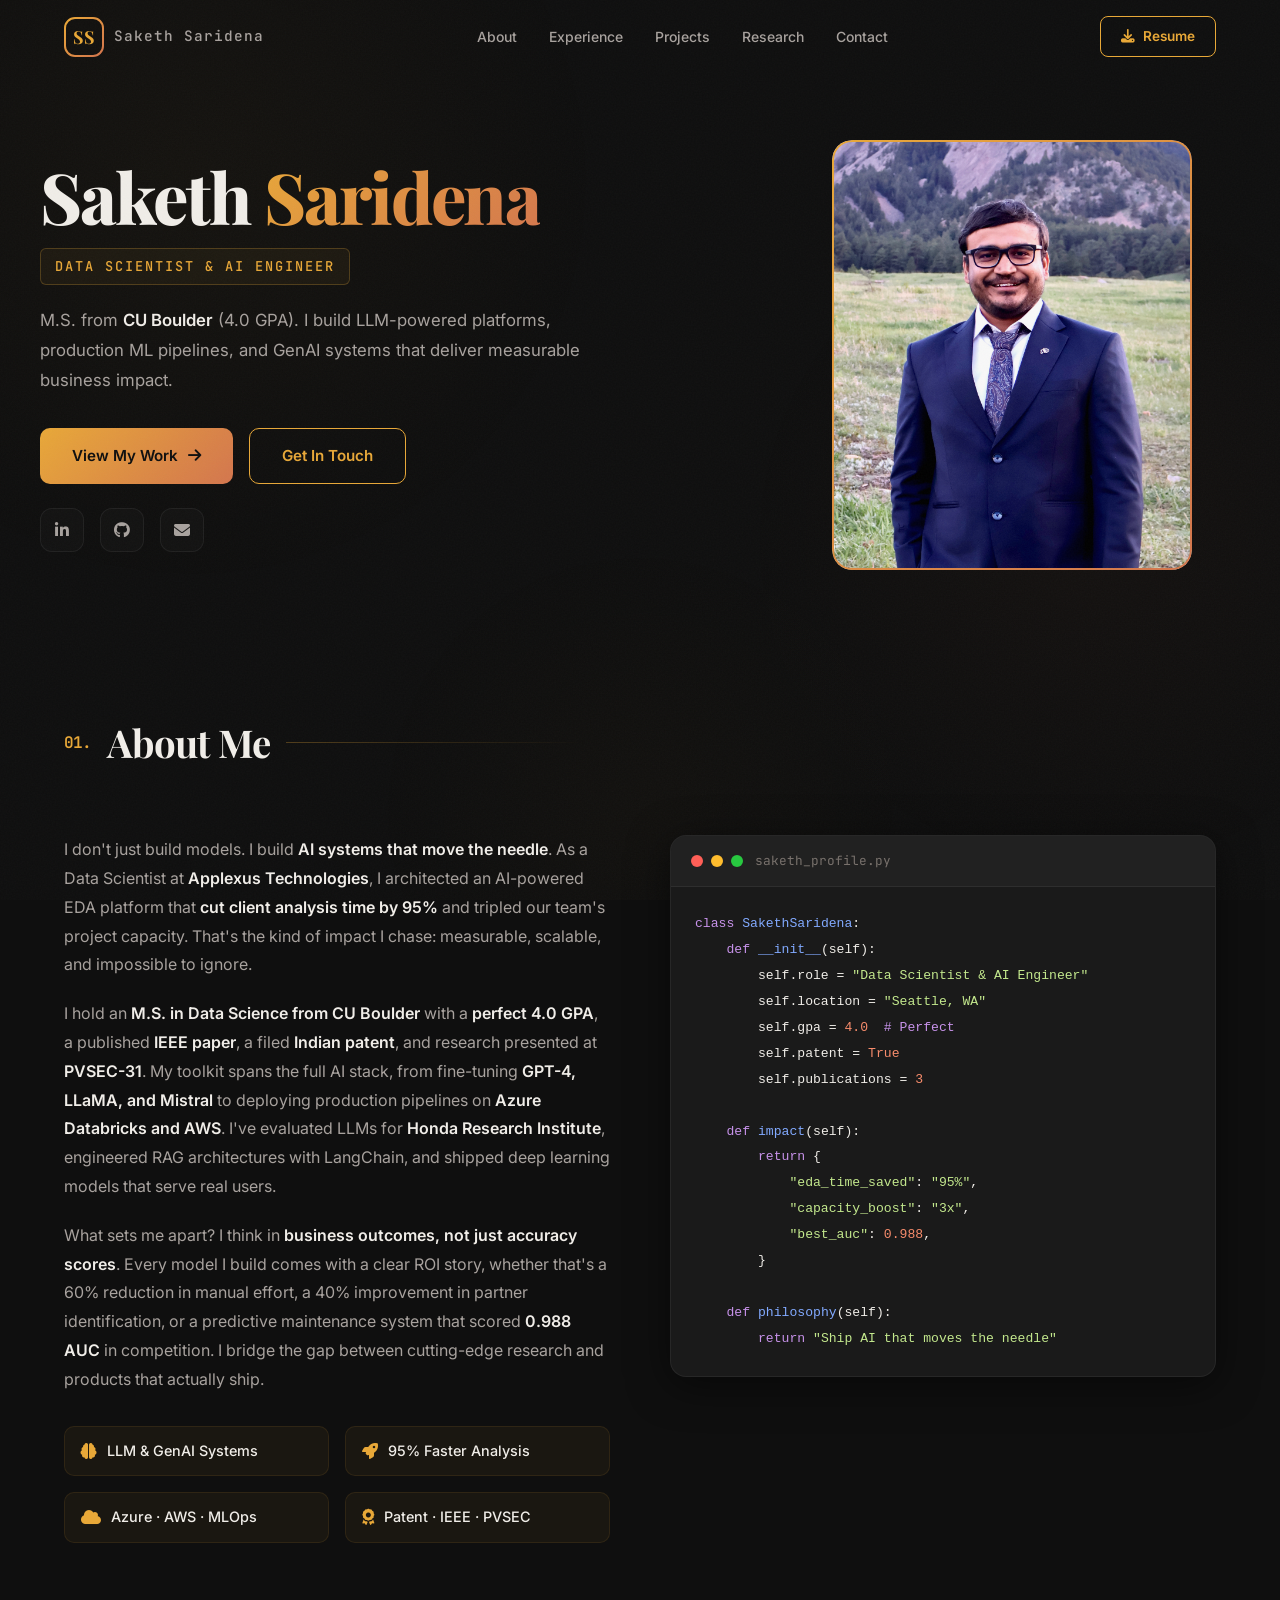
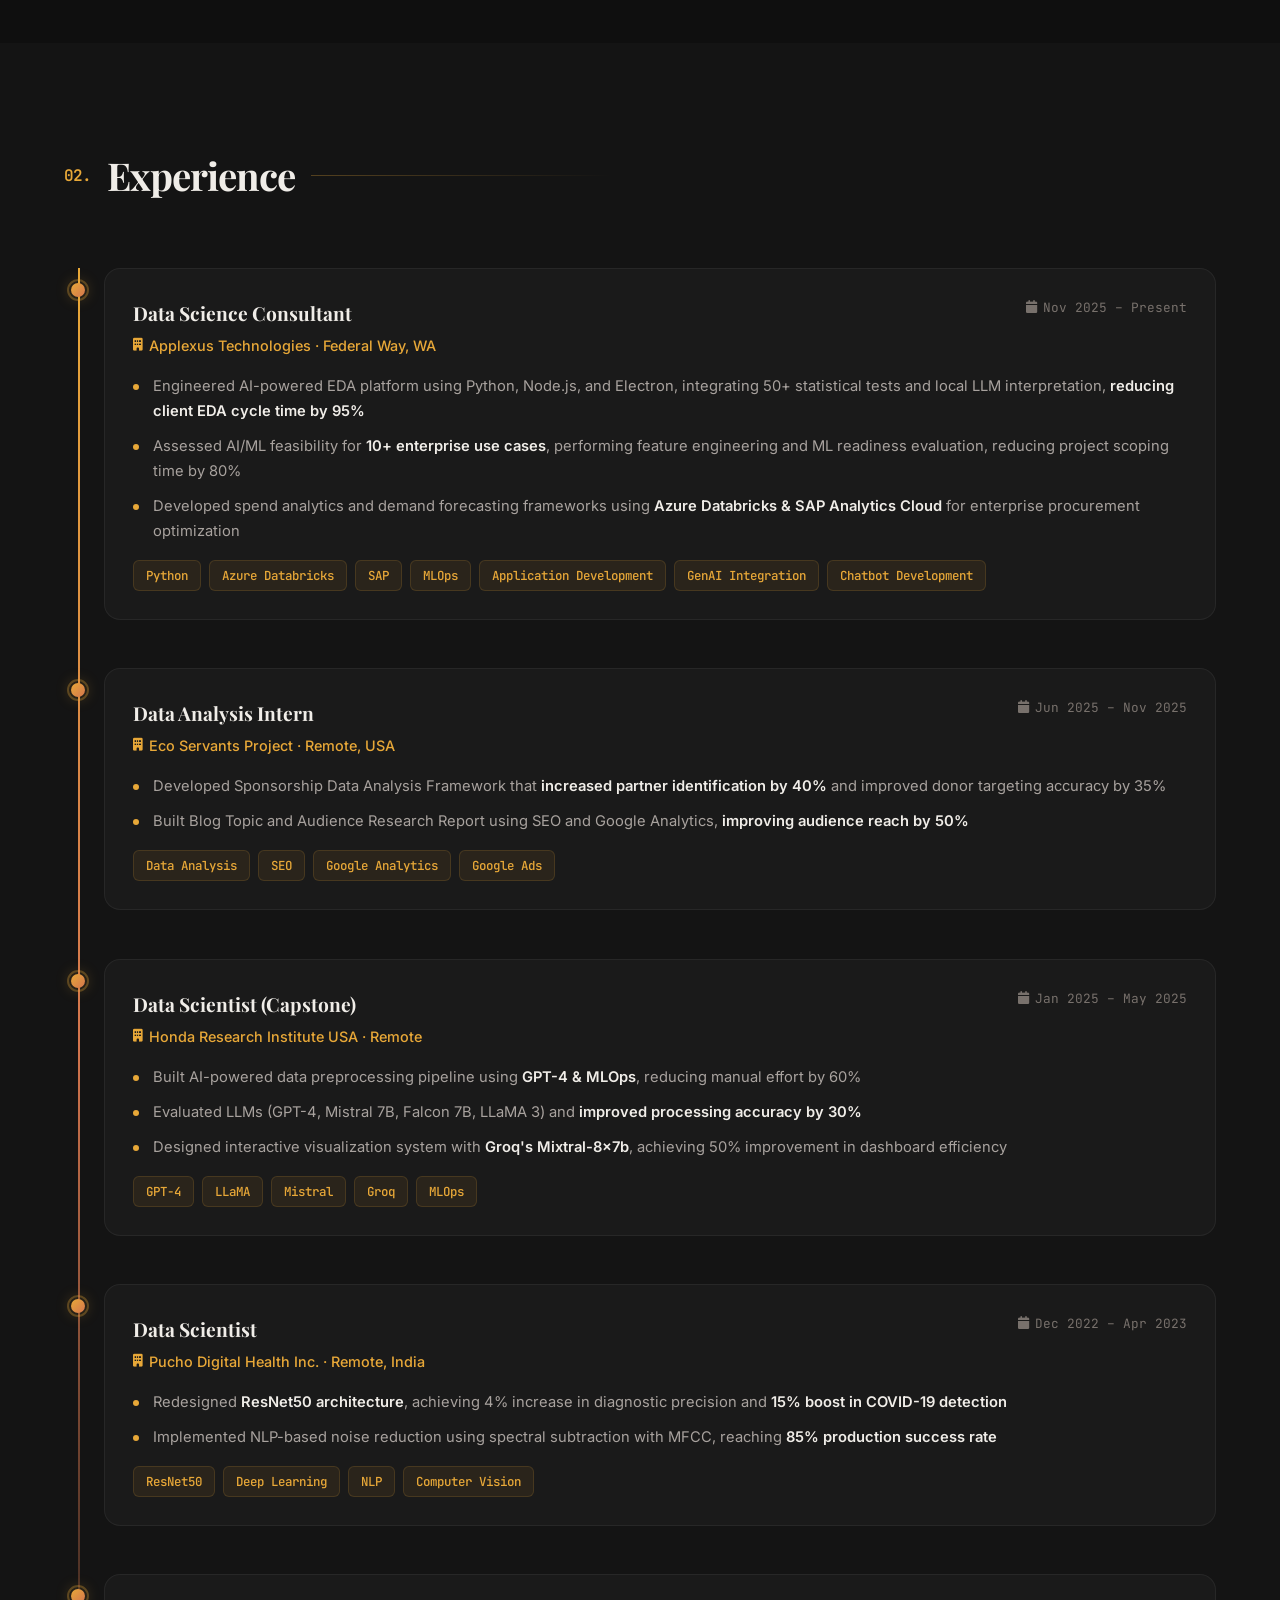
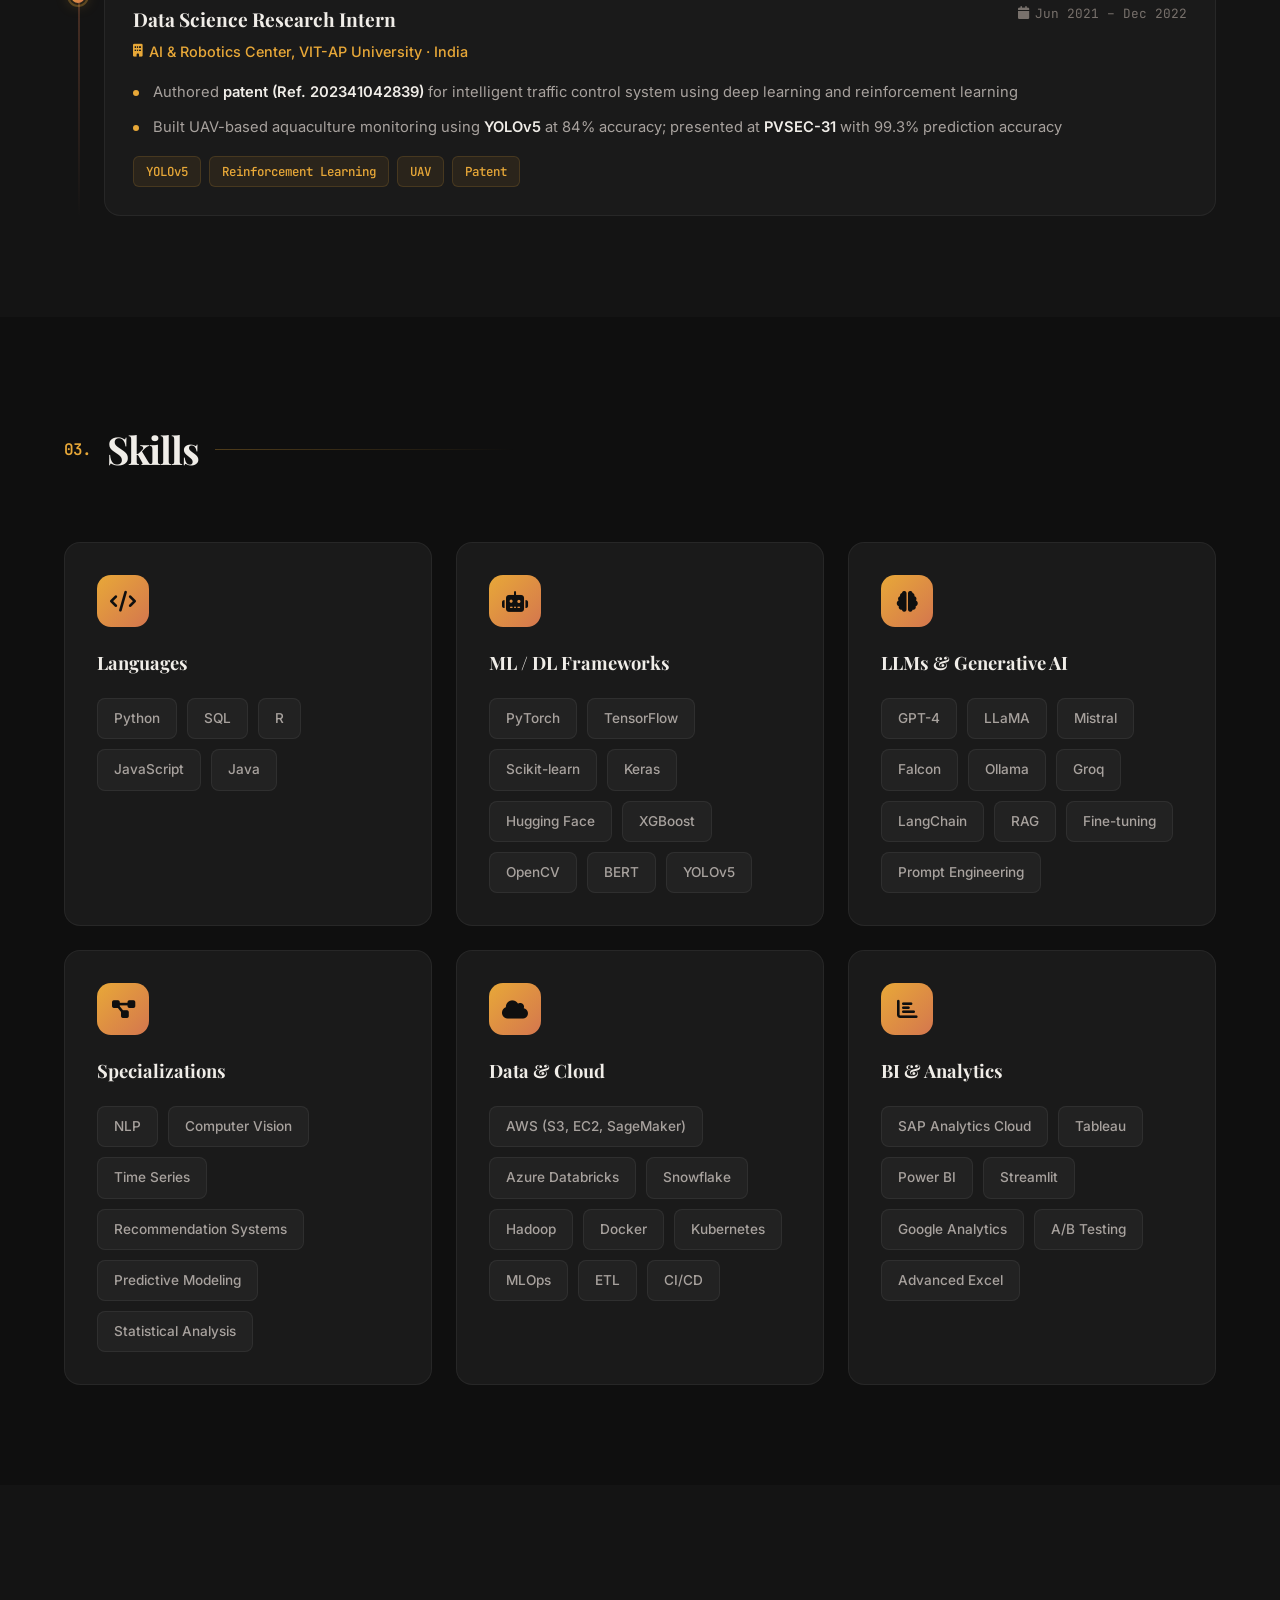
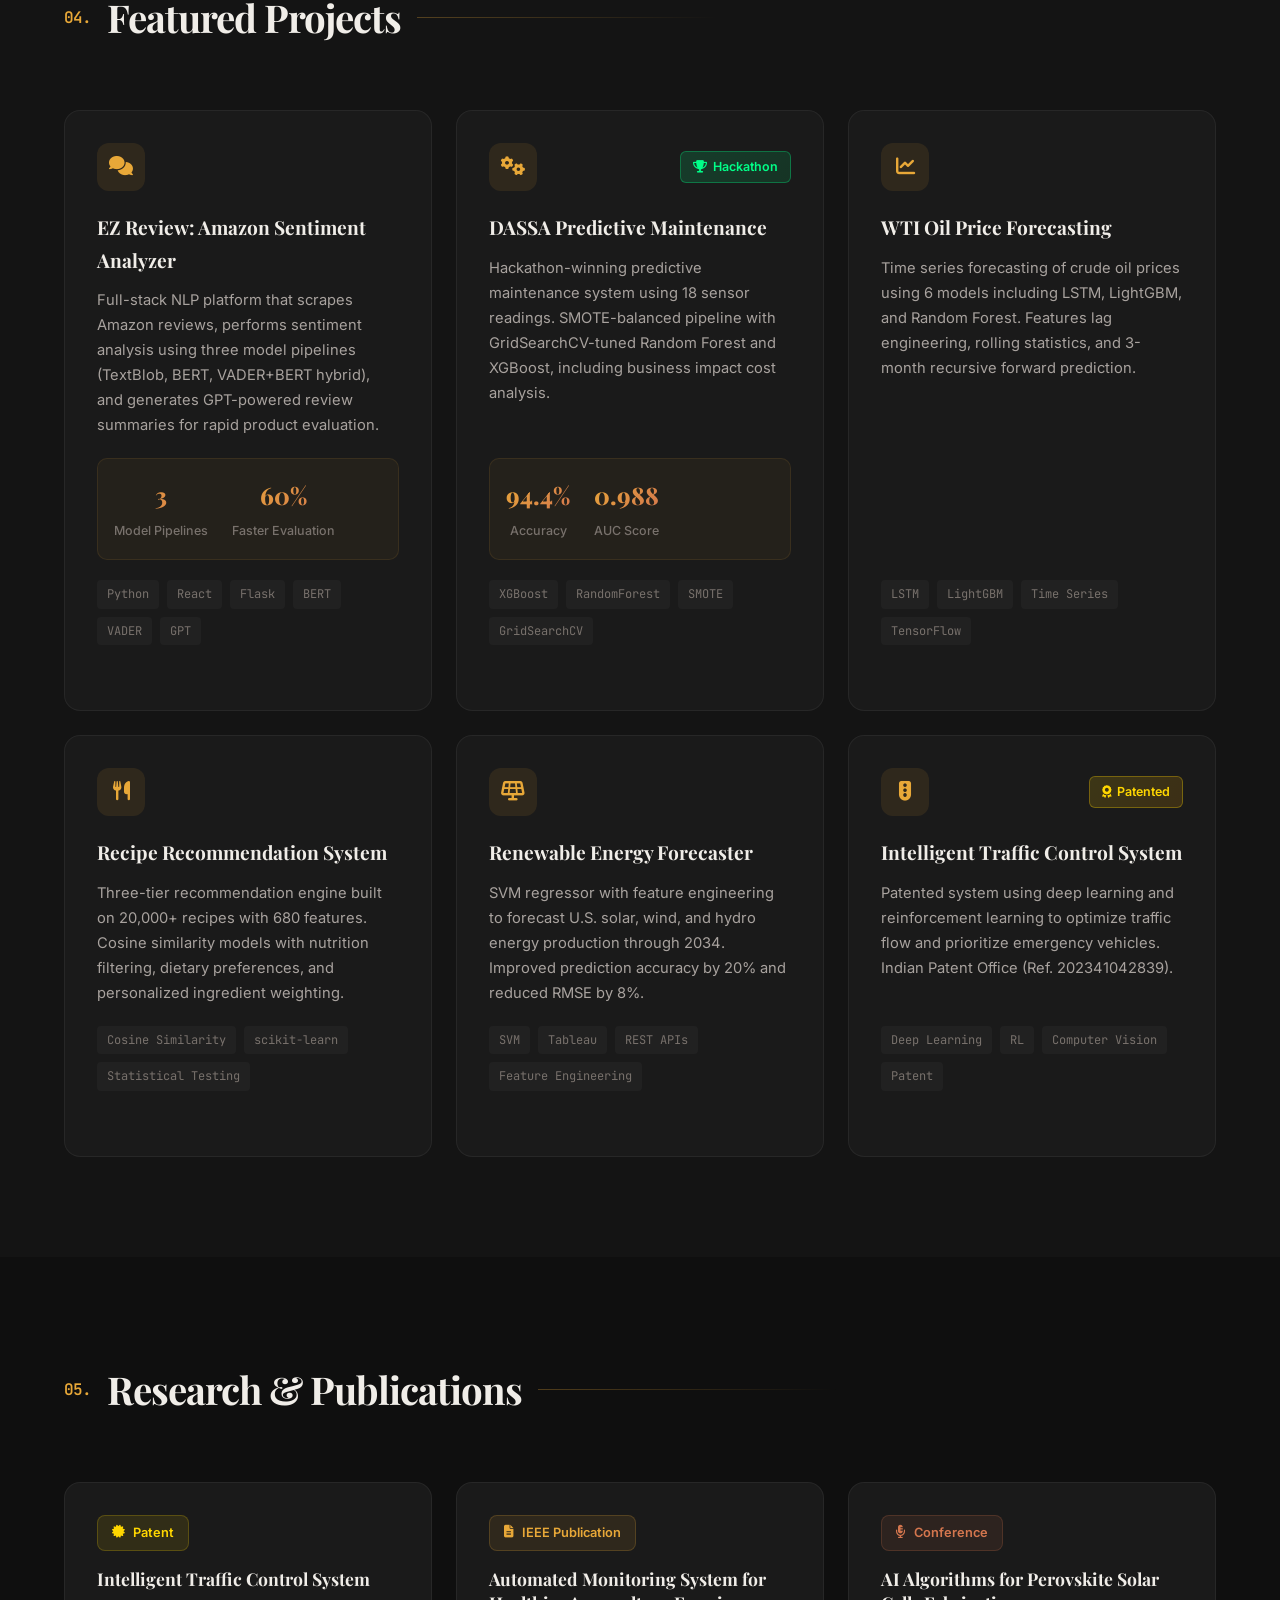
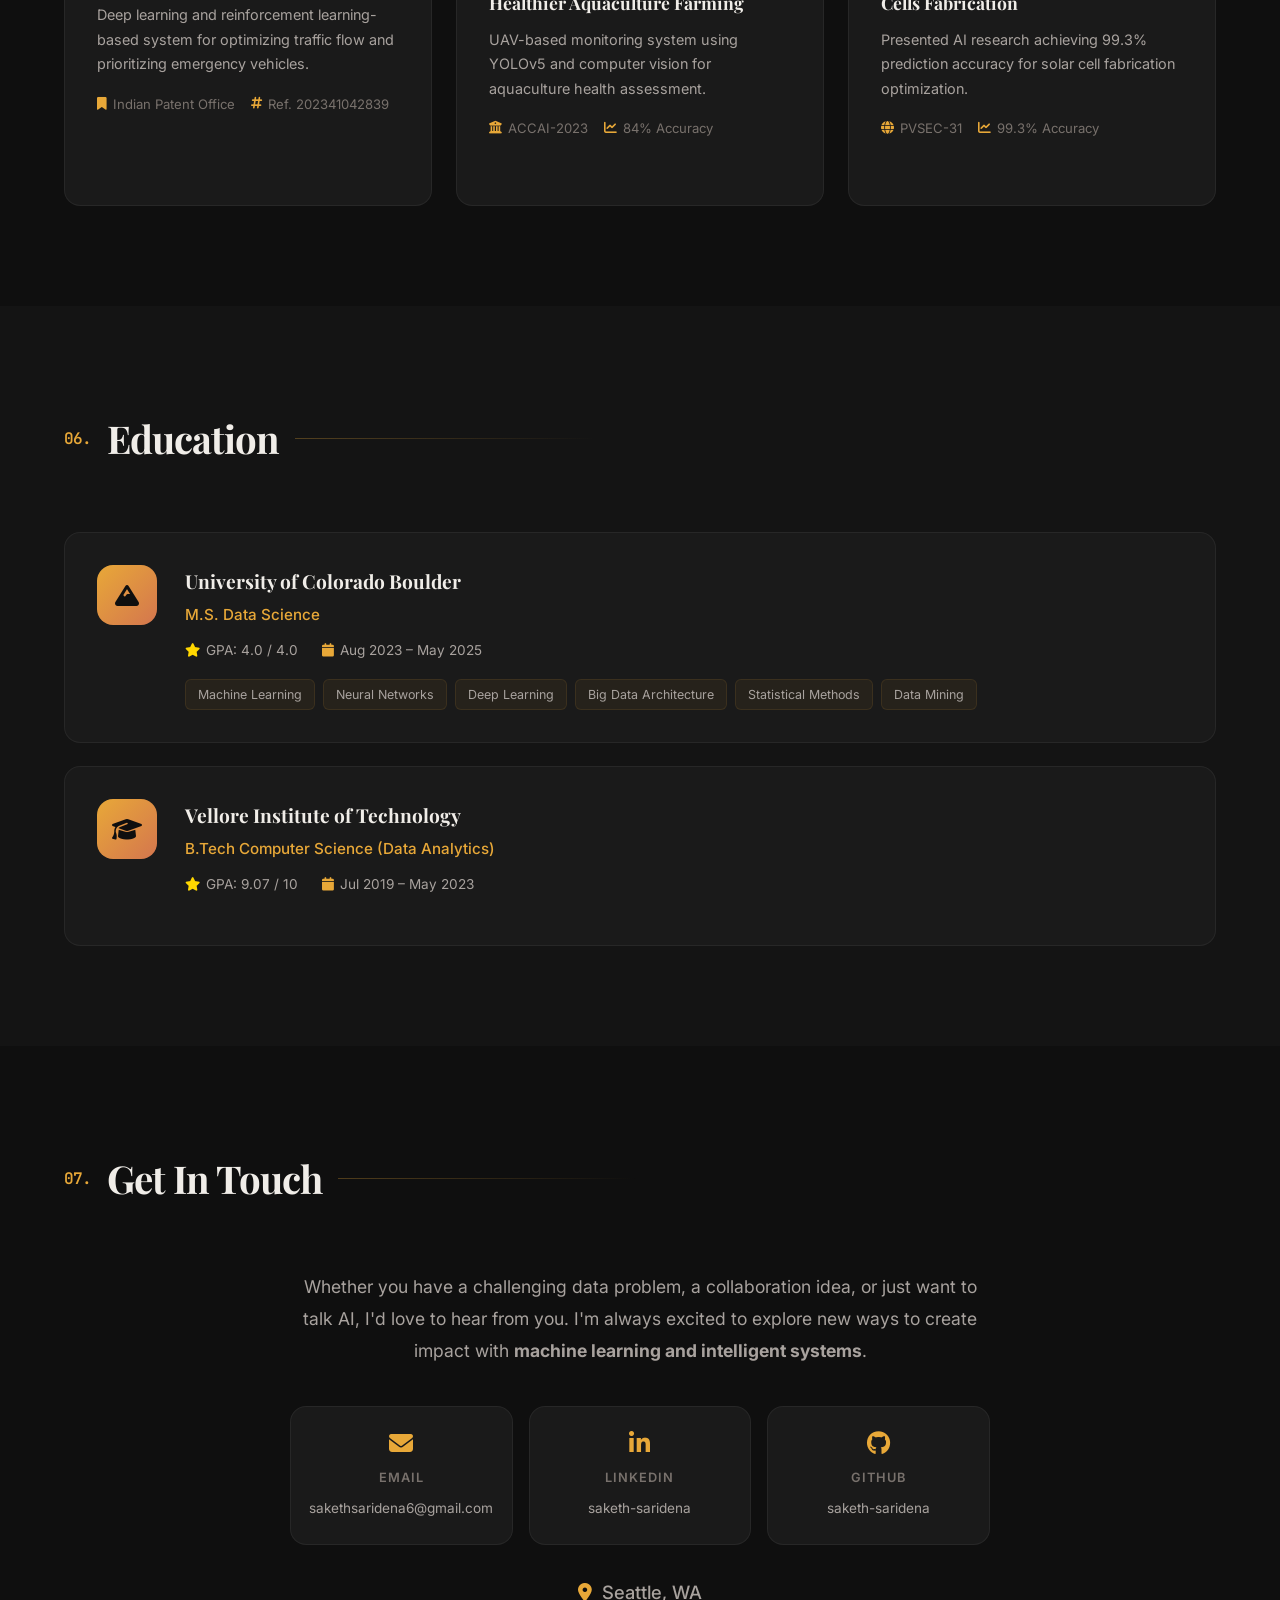
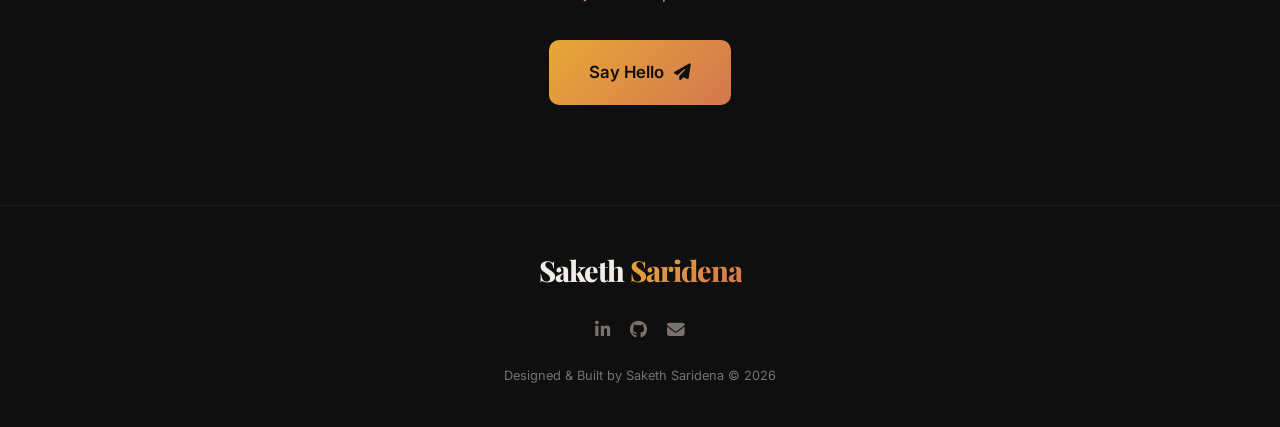
==== commit cb89fe99: "Update Applexus tags: remove Ollama/Electron, add Application Dev/GenAI/Chatbot" ====
--- a/index.html
+++ b/index.html
@@ -248,7 +248,7 @@
                             <li>Developed spend analytics and demand forecasting frameworks using <strong>Azure Databricks & SAP Analytics Cloud</strong> for enterprise procurement optimization</li>
                         </ul>
                         <div class="timeline-tags">
-                            <span class="tag">Python</span><span class="tag">Ollama</span><span class="tag">Azure Databricks</span><span class="tag">SAP</span><span class="tag">Electron</span><span class="tag">MLOps</span>
+                            <span class="tag">Python</span><span class="tag">Azure Databricks</span><span class="tag">SAP</span><span class="tag">MLOps</span><span class="tag">Application Development</span><span class="tag">GenAI Integration</span><span class="tag">Chatbot Development</span>
                         </div>
                     </div>
                 </div>
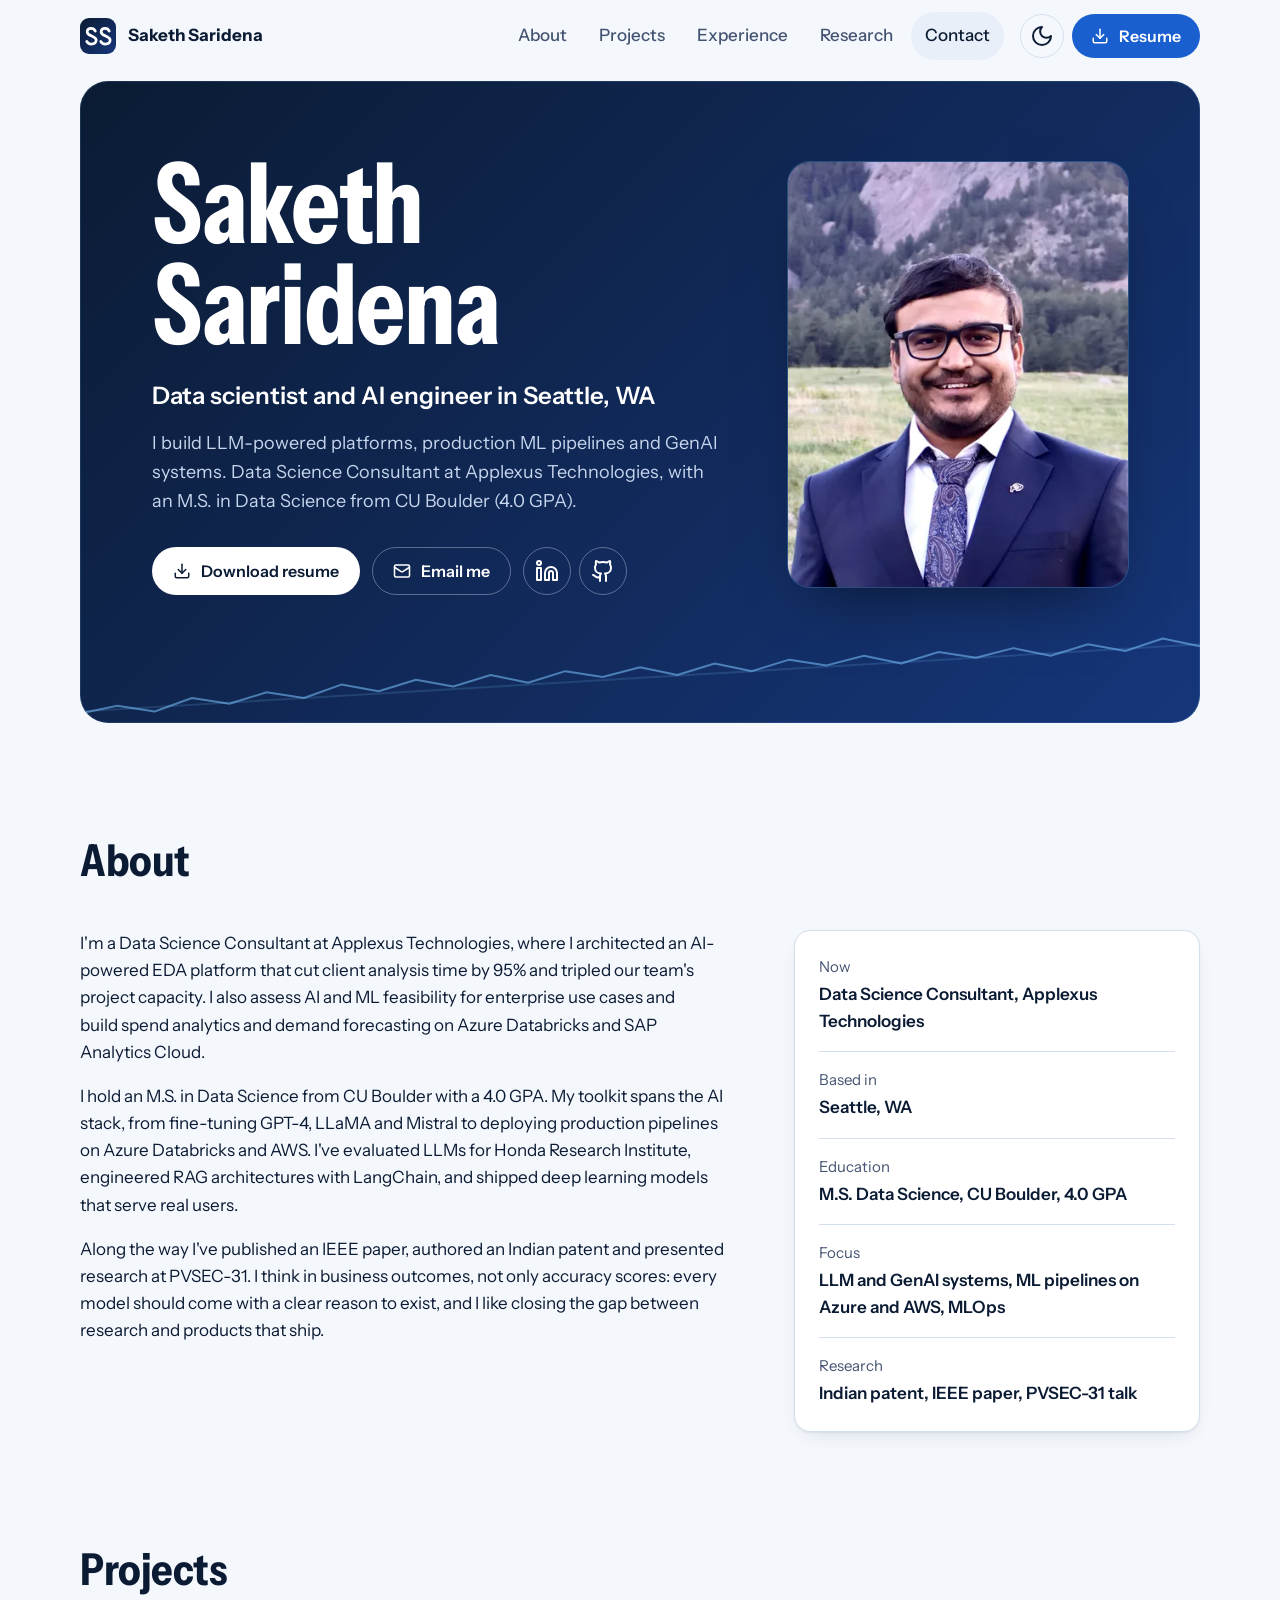
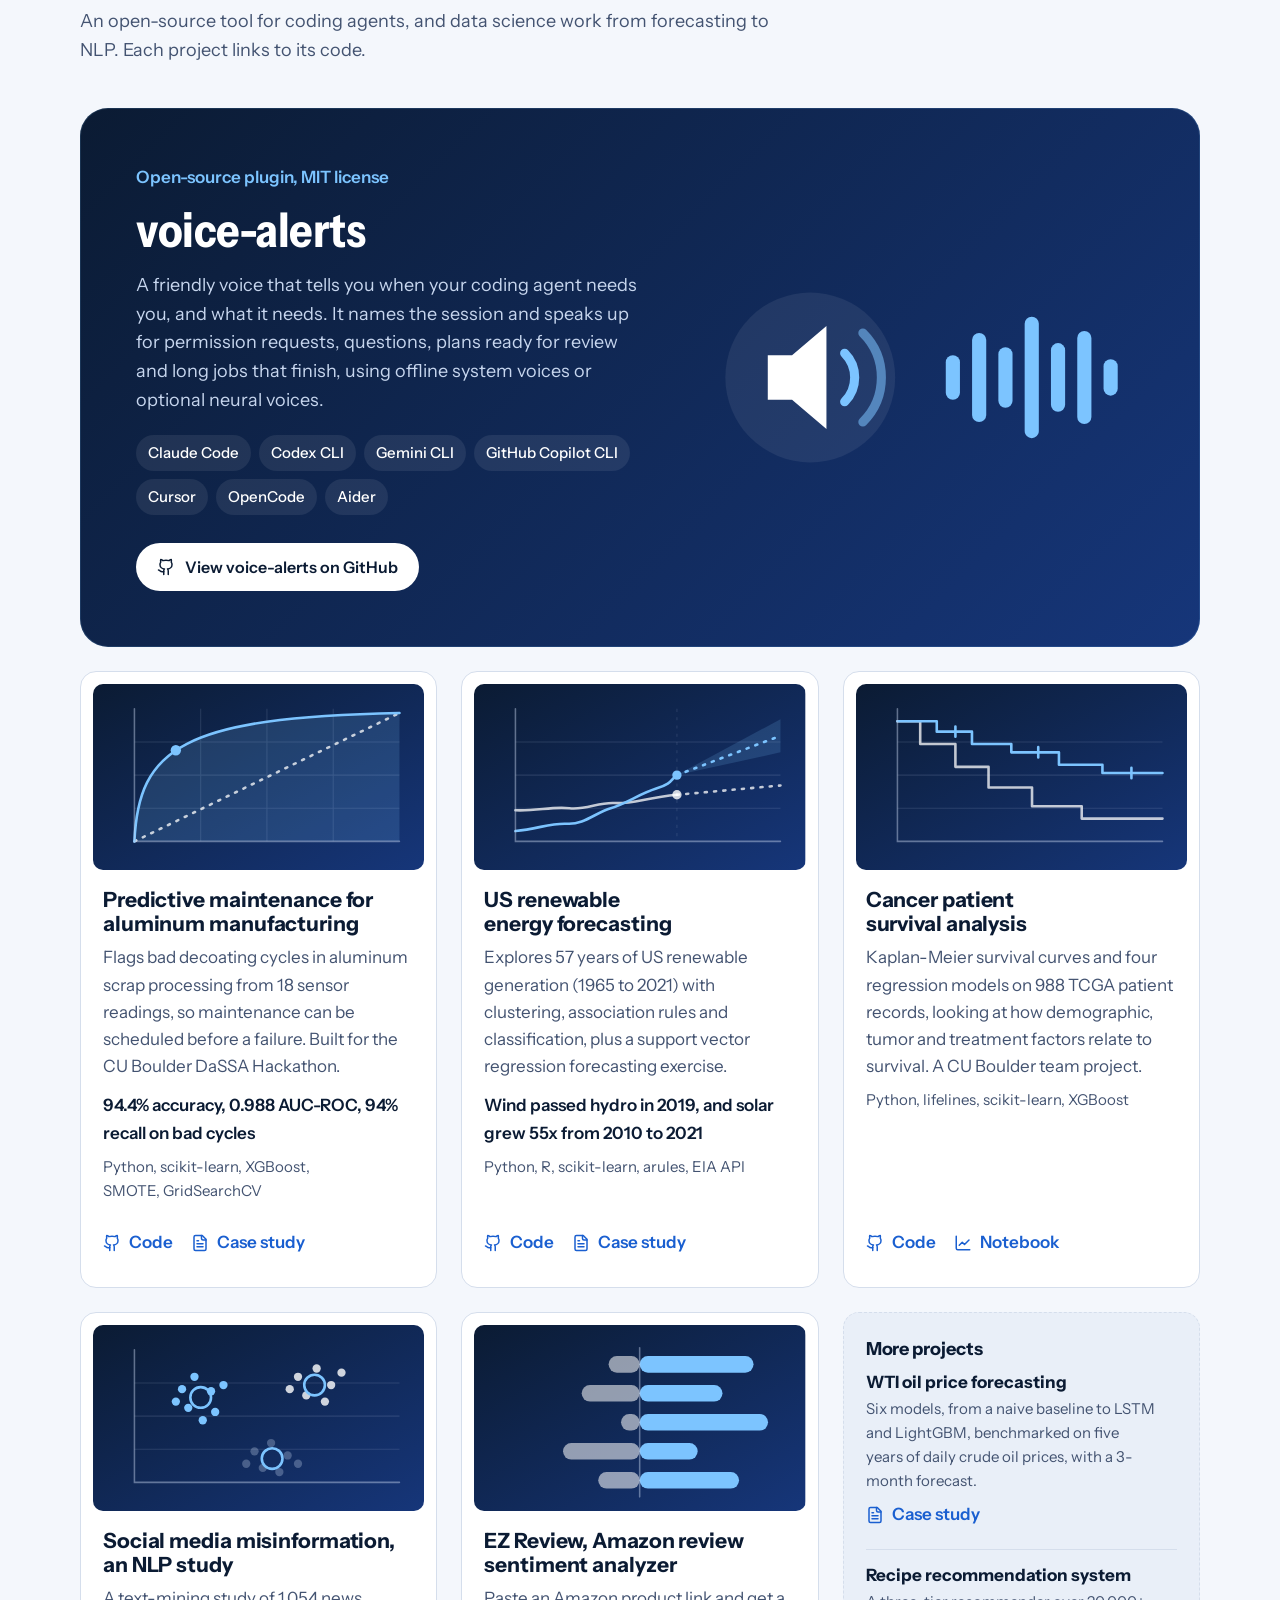
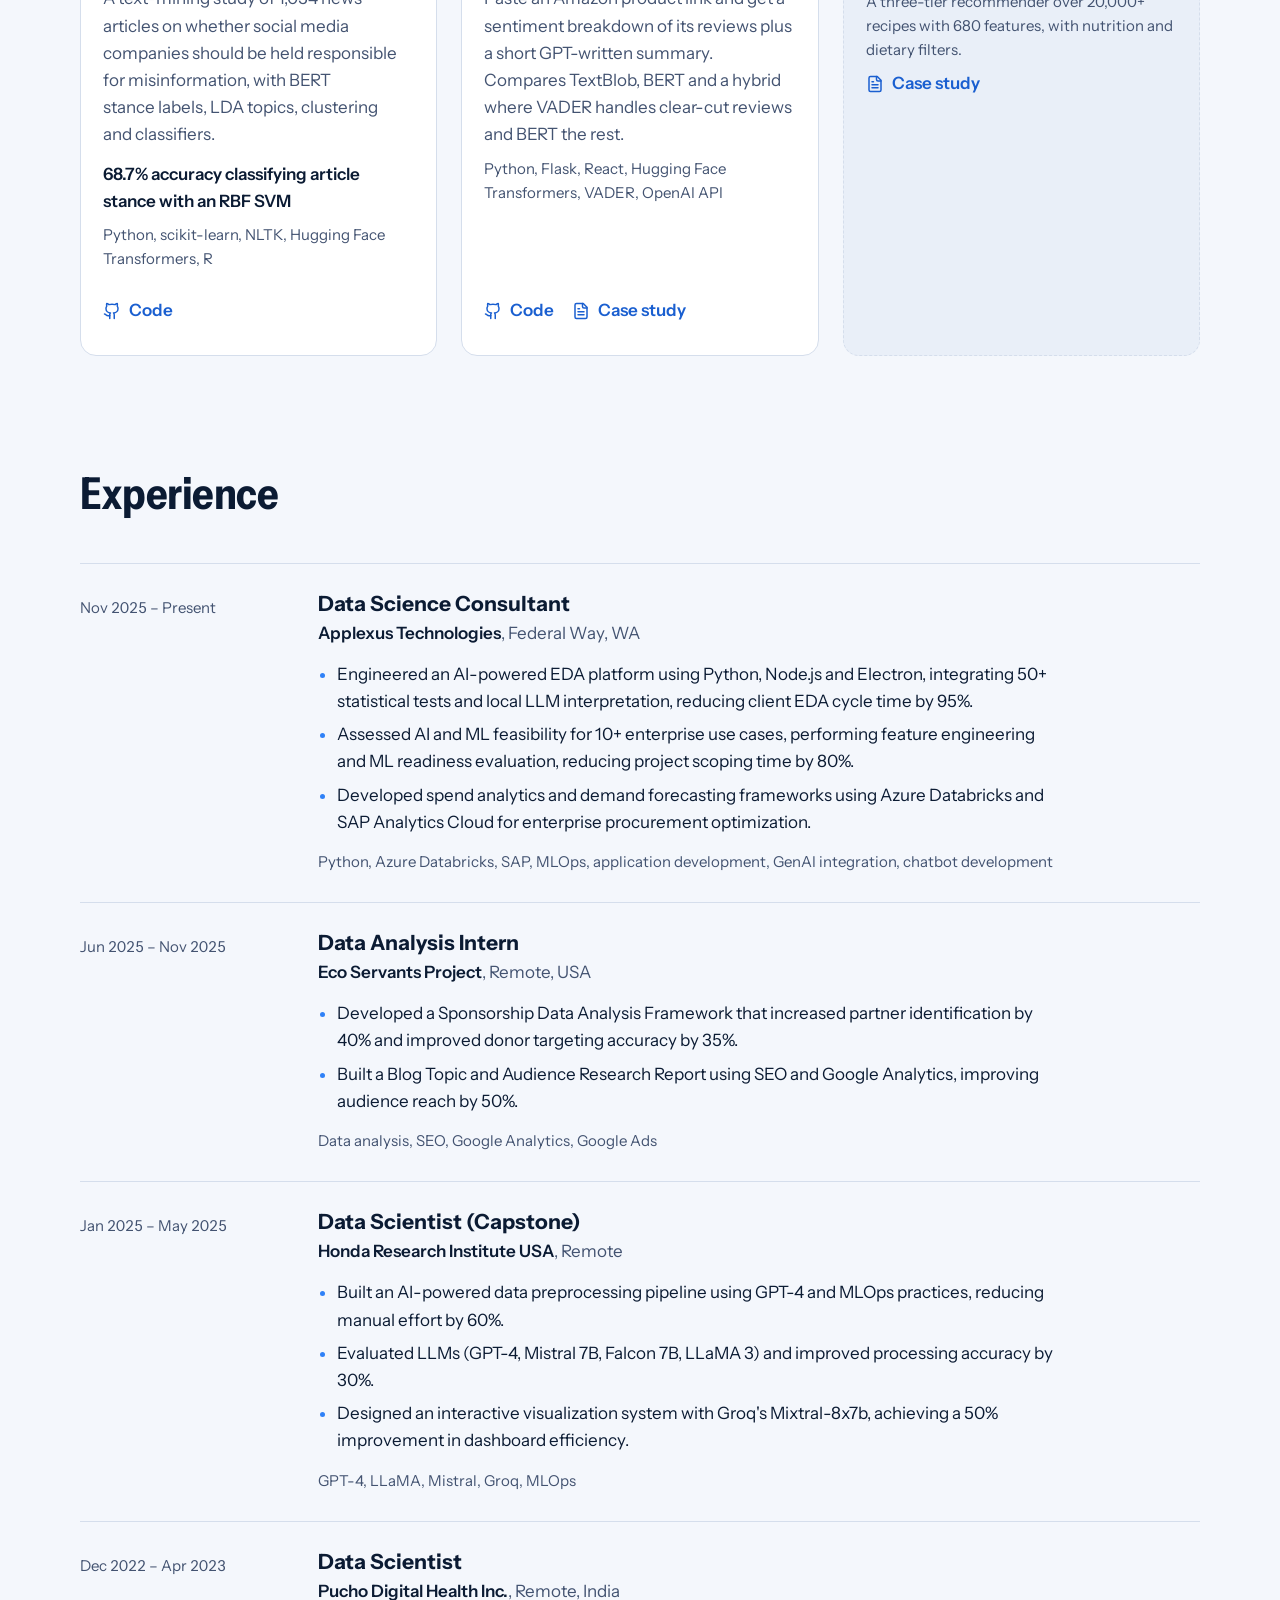
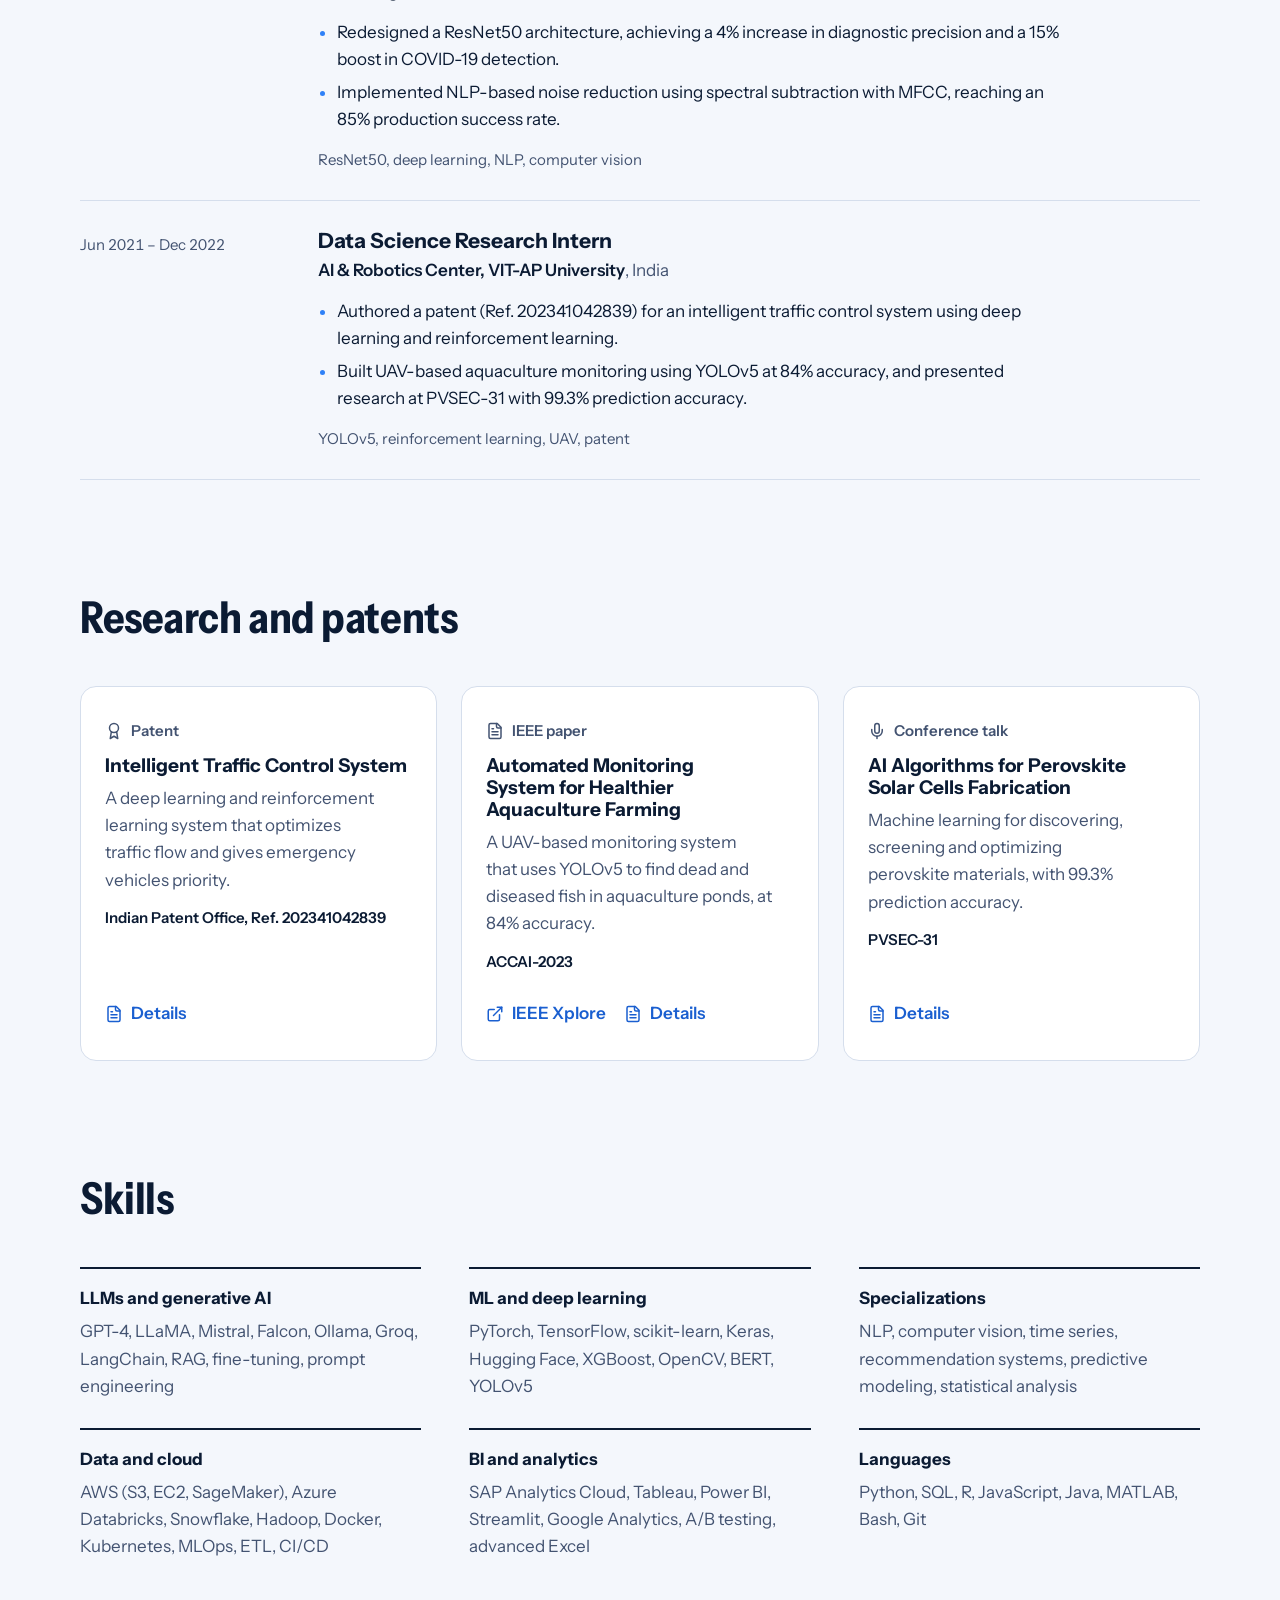
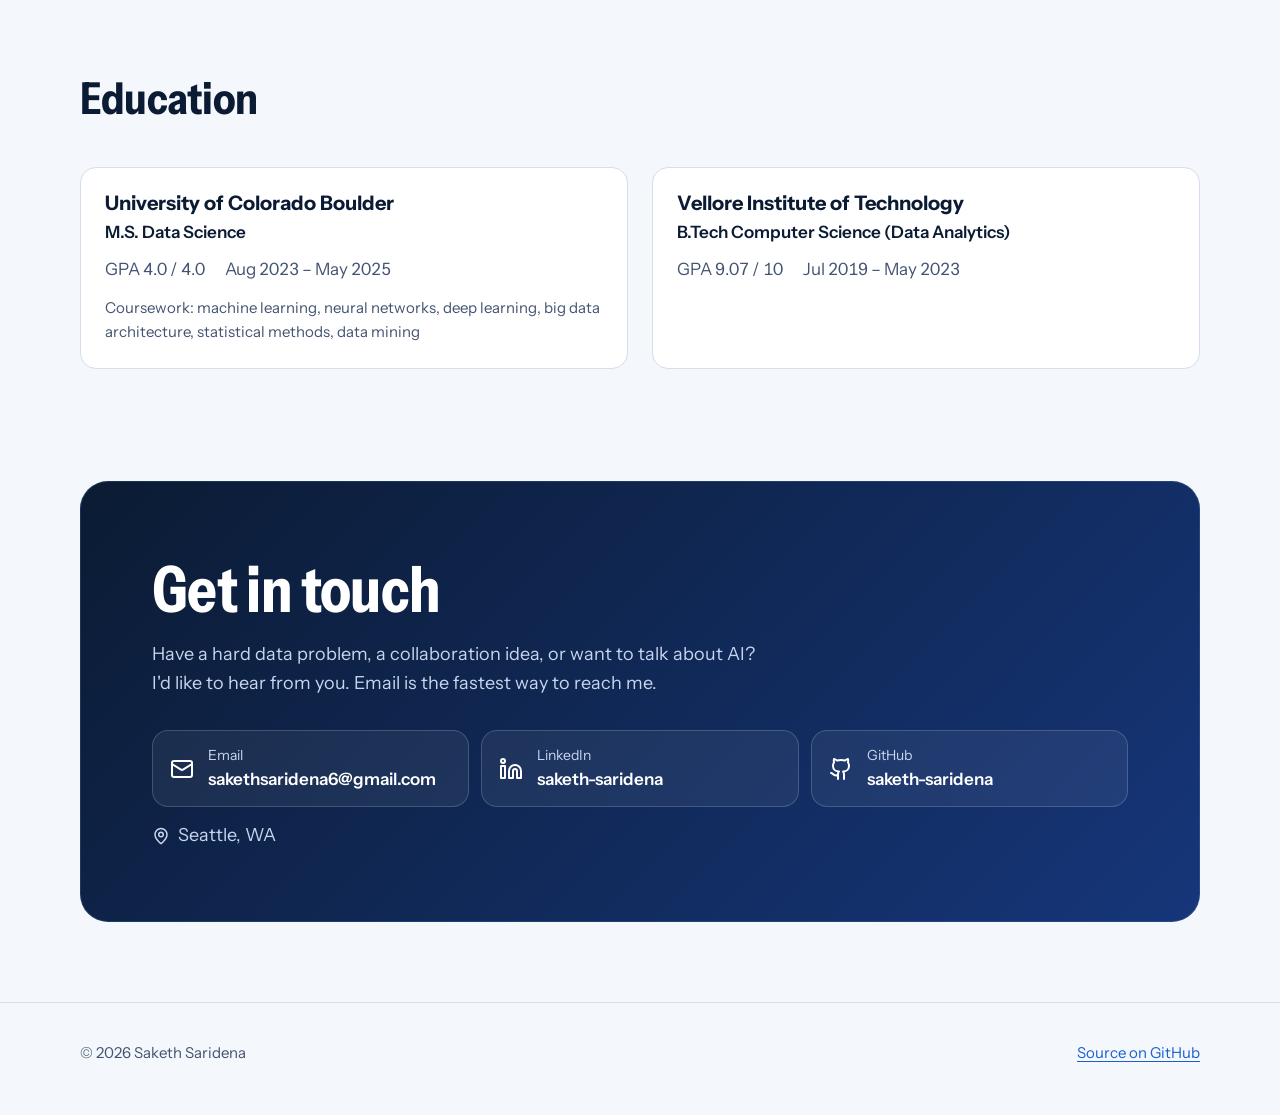
==== commit 0ed9d0d6: "Redesign the portfolio site - New navy and blue look that matches the GitHub repo banners, with   li" ====
--- a/index.html
+++ b/index.html
@@ -1,711 +1,952 @@
 <!DOCTYPE html>
 <html lang="en">
 <head>
-    <meta charset="UTF-8">
-    <meta name="viewport" content="width=device-width, initial-scale=1.0">
-    <title>Saketh Saridena | Data Scientist & AI Engineer</title>
-    <meta name="description" content="Portfolio of Saketh Saridena, Data Scientist, AI/ML Engineer specializing in LLMs, GenAI, and Deep Learning. MS Data Science from CU Boulder.">
-    <meta name="keywords" content="Saketh Saridena, Data Scientist, AI Engineer, Machine Learning, LLM, GenAI, Portfolio">
-    <meta property="og:title" content="Saketh Saridena | Data Scientist & AI Engineer">
-    <meta property="og:description" content="Data Scientist specializing in LLMs, GenAI, Deep Learning & MLOps">
-    <meta property="og:type" content="website">
-    <meta property="og:url" content="https://sakethsaridena.com">
-    <meta property="og:image" content="https://sakethsaridena.com/assets/profile.jpg">
-    <meta name="twitter:card" content="summary_large_image">
-    <meta name="twitter:title" content="Saketh Saridena | Data Scientist & AI Engineer">
-    <meta name="twitter:description" content="Data Scientist specializing in LLMs, GenAI, Deep Learning & MLOps">
-    <meta name="twitter:image" content="https://sakethsaridena.com/assets/profile.jpg">
-    <link rel="canonical" href="https://sakethsaridena.com">
-    <link rel="icon" href="/favicon.ico" sizes="any">
-    <link rel="icon" type="image/png" sizes="32x32" href="assets/favicon.png">
-    <link rel="icon" type="image/png" sizes="16x16" href="assets/favicon-16.png">
-    <link rel="apple-touch-icon" sizes="180x180" href="assets/apple-touch-icon.png">
-    <link rel="mask-icon" href="assets/favicon.svg" color="#E8A838">
-    <link rel="manifest" href="site.webmanifest">
-    <link rel="preconnect" href="https://fonts.googleapis.com">
-    <link rel="preconnect" href="https://fonts.gstatic.com" crossorigin>
-    <link href="https://fonts.googleapis.com/css2?family=Inter:wght@400;500;600;700&family=JetBrains+Mono:wght@400;500&family=Playfair+Display:wght@500;700;800&display=swap" rel="stylesheet">
-    <link rel="preload" href="https://cdnjs.cloudflare.com/ajax/libs/font-awesome/6.5.1/css/all.min.css" as="style" onload="this.onload=null;this.rel='stylesheet'">
-    <noscript><link rel="stylesheet" href="https://cdnjs.cloudflare.com/ajax/libs/font-awesome/6.5.1/css/all.min.css"></noscript>
-    <link rel="stylesheet" href="style.css">
-    <script type="application/ld+json">
-    {
-        "@context": "https://schema.org",
-        "@type": "Person",
-        "name": "Saketh Saridena",
-        "url": "https://sakethsaridena.com",
-        "jobTitle": "Data Scientist & AI Engineer",
-        "alumniOf": [
-            { "@type": "CollegeOrUniversity", "name": "University of Colorado Boulder" },
-            { "@type": "CollegeOrUniversity", "name": "Vellore Institute of Technology" }
-        ],
-        "knowsAbout": ["Machine Learning", "LLMs", "GenAI", "Deep Learning", "NLP", "MLOps"],
-        "sameAs": [
-            "https://www.linkedin.com/in/saketh-saridena/",
-            "https://github.com/saketh-saridena"
-        ]
-    }
-    </script>
+  <meta charset="utf-8">
+  <meta name="viewport" content="width=device-width, initial-scale=1">
+  <title>Saketh Saridena | Data Scientist &amp; AI Engineer</title>
+  <meta name="description" content="Saketh Saridena is a data scientist and AI engineer in Seattle who builds LLM-powered platforms, production ML pipelines and GenAI systems. M.S. in Data Science, CU Boulder.">
+  <meta name="author" content="Saketh Saridena">
+  <link rel="canonical" href="https://sakethsaridena.com/">
+  <meta name="theme-color" content="#f4f7fc" media="(prefers-color-scheme: light)">
+  <meta name="theme-color" content="#081426" media="(prefers-color-scheme: dark)">
+
+  <meta property="og:type" content="website">
+  <meta property="og:site_name" content="Saketh Saridena">
+  <meta property="og:title" content="Saketh Saridena | Data Scientist &amp; AI Engineer">
+  <meta property="og:description" content="Data scientist and AI engineer in Seattle. LLM-powered platforms, production ML pipelines and GenAI systems.">
+  <meta property="og:url" content="https://sakethsaridena.com/">
+  <meta property="og:image" content="https://sakethsaridena.com/assets/og-image.png">
+  <meta property="og:image:type" content="image/png">
+  <meta property="og:image:width" content="1200">
+  <meta property="og:image:height" content="630">
+  <meta property="og:image:alt" content="Saketh Saridena, data scientist and AI engineer, on a navy card with a rising data line.">
+  <meta property="og:locale" content="en_US">
+  <meta name="twitter:card" content="summary_large_image">
+  <meta name="twitter:title" content="Saketh Saridena | Data Scientist &amp; AI Engineer">
+  <meta name="twitter:description" content="Data scientist and AI engineer in Seattle. LLM-powered platforms, production ML pipelines and GenAI systems.">
+  <meta name="twitter:image" content="https://sakethsaridena.com/assets/og-image.png">
+  <meta name="twitter:image:alt" content="Saketh Saridena, data scientist and AI engineer, on a navy card with a rising data line.">
+
+  <link rel="icon" href="/favicon.ico" sizes="32x32">
+  <link rel="icon" href="/assets/favicon.svg" type="image/svg+xml">
+  <link rel="apple-touch-icon" href="/assets/apple-touch-icon.png">
+  <link rel="manifest" href="/site.webmanifest">
+
+  <link rel="preload" href="/assets/fonts/instrument-sans.woff2" as="font" type="font/woff2" crossorigin>
+  <link rel="stylesheet" href="/style.css">
+  <script>
+    // Apply a saved theme before first paint so the page does not flash.
+    try {
+      var t = localStorage.getItem("theme");
+      if (t === "light" || t === "dark") document.documentElement.setAttribute("data-theme", t);
+    } catch (e) {}
+  </script>
+  <script src="/script.js" defer></script>
+
+  <script type="application/ld+json">
+  {
+    "@context": "https://schema.org",
+    "@type": "Person",
+    "name": "Saketh Saridena",
+    "url": "https://sakethsaridena.com/",
+    "image": "https://sakethsaridena.com/assets/img/saketh-720.jpg",
+    "jobTitle": "Data Scientist & AI Engineer",
+    "worksFor": { "@type": "Organization", "name": "Applexus Technologies" },
+    "address": { "@type": "PostalAddress", "addressLocality": "Seattle", "addressRegion": "WA", "addressCountry": "US" },
+    "alumniOf": [
+      { "@type": "CollegeOrUniversity", "name": "University of Colorado Boulder" },
+      { "@type": "CollegeOrUniversity", "name": "Vellore Institute of Technology" }
+    ],
+    "knowsAbout": ["Machine Learning", "Large Language Models", "Generative AI", "Deep Learning", "NLP", "MLOps", "Data Science"],
+    "sameAs": [
+      "https://www.linkedin.com/in/saketh-saridena/",
+      "https://github.com/saketh-saridena"
+    ]
+  }
+  </script>
 </head>
 <body>
-    <!-- Skip Link -->
-    <a href="#about" class="skip-link">Skip to main content</a>
-
-    <!-- Navigation -->
-    <nav class="navbar" id="navbar">
-        <div class="nav-container">
-            <a href="#hero" class="nav-logo">
-                <svg class="logo-svg" width="40" height="40" viewBox="0 0 40 40" fill="none" xmlns="http://www.w3.org/2000/svg">
-                    <defs>
-                        <linearGradient id="logoGrad" x1="0%" y1="0%" x2="100%" y2="100%">
-                            <stop offset="0%" stop-color="#E8A838"/>
-                            <stop offset="100%" stop-color="#D4764E"/>
-                        </linearGradient>
-                    </defs>
-                    <rect x="1" y="1" width="38" height="38" rx="10" stroke="url(#logoGrad)" stroke-width="2" fill="none" class="logo-border"/>
-                    <text x="20" y="27" text-anchor="middle" fill="#E8A838" font-family="'Playfair Display', serif" font-weight="700" font-size="18">SS</text>
-                </svg>
-                <span class="logo-text">Saketh Saridena</span>
+  <!-- Icon sprite and shared gradients. Kept in the layout (not display:none) so the gradients render. -->
+  <svg width="0" height="0" style="position:absolute" aria-hidden="true" focusable="false">
+    <defs>
+      <linearGradient id="fig-navy" x1="0" y1="0" x2="1" y2="1">
+        <stop offset="0" stop-color="#0b1b33"/>
+        <stop offset="1" stop-color="#16367a"/>
+      </linearGradient>
+    </defs>
+    <symbol id="i-github" viewBox="0 0 24 24"><path d="M15 22v-4a4.8 4.8 0 0 0-1-3.5c3 0 6-2 6-5.5.08-1.25-.27-2.48-1-3.5.28-1.15.28-2.35 0-3.5 0 0-1 0-3 1.5-2.64-.5-5.36-.5-8 0C6 2 5 2 5 2c-.3 1.15-.3 2.35 0 3.5A5.4 5.4 0 0 0 4 9c0 3.5 3 5.5 6 5.5-.39.49-.68 1.05-.85 1.65S8.93 17.38 9 18v4"/><path d="M9 18c-4.51 2-5-2-7-2"/></symbol>
+    <symbol id="i-linkedin" viewBox="0 0 24 24"><path d="M16 8a6 6 0 0 1 6 6v7h-4v-7a2 2 0 0 0-4 0v7h-4v-7a6 6 0 0 1 6-6z"/><rect x="2" y="9" width="4" height="12"/><circle cx="4" cy="4" r="2"/></symbol>
+    <symbol id="i-mail" viewBox="0 0 24 24"><rect x="2" y="4" width="20" height="16" rx="2"/><path d="m22 7-8.97 5.7a1.94 1.94 0 0 1-2.06 0L2 7"/></symbol>
+    <symbol id="i-download" viewBox="0 0 24 24"><path d="M21 15v4a2 2 0 0 1-2 2H5a2 2 0 0 1-2-2v-4"/><path d="m7 10 5 5 5-5"/><path d="M12 15V3"/></symbol>
+    <symbol id="i-sun" viewBox="0 0 24 24"><circle cx="12" cy="12" r="4"/><path d="M12 2v2M12 20v2M4.93 4.93l1.41 1.41M17.66 17.66l1.41 1.41M2 12h2M20 12h2M6.34 17.66l-1.41 1.41M19.07 4.93l-1.41 1.41"/></symbol>
+    <symbol id="i-moon" viewBox="0 0 24 24"><path d="M12 3a6 6 0 0 0 9 9 9 9 0 1 1-9-9Z"/></symbol>
+    <symbol id="i-menu" viewBox="0 0 24 24"><path d="M4 6h16M4 12h16M4 18h16"/></symbol>
+    <symbol id="i-close" viewBox="0 0 24 24"><path d="M18 6 6 18M6 6l12 12"/></symbol>
+    <symbol id="i-pin" viewBox="0 0 24 24"><path d="M20 10c0 5-5.54 10.19-7.4 11.8a1 1 0 0 1-1.2 0C9.54 20.19 4 15 4 10a8 8 0 0 1 16 0"/><circle cx="12" cy="10" r="3"/></symbol>
+    <symbol id="i-doc" viewBox="0 0 24 24"><path d="M15 2H6a2 2 0 0 0-2 2v16a2 2 0 0 0 2 2h12a2 2 0 0 0 2-2V7Z"/><path d="M14 2v4a2 2 0 0 0 2 2h4"/><path d="M16 13H8M16 17H8M10 9H8"/></symbol>
+    <symbol id="i-chart" viewBox="0 0 24 24"><path d="M3 3v16a2 2 0 0 0 2 2h16"/><path d="m7 15 4-4 3 3 6-6"/></symbol>
+    <symbol id="i-award" viewBox="0 0 24 24"><circle cx="12" cy="8" r="6"/><path d="M15.48 12.89 17 22l-5-3-5 3 1.52-9.11"/></symbol>
+    <symbol id="i-mic" viewBox="0 0 24 24"><path d="M12 2a3 3 0 0 0-3 3v7a3 3 0 0 0 6 0V5a3 3 0 0 0-3-3Z"/><path d="M19 10v2a7 7 0 0 1-14 0v-2"/><path d="M12 19v3"/></symbol>
+    <symbol id="i-external" viewBox="0 0 24 24"><path d="M15 3h6v6"/><path d="M10 14 21 3"/><path d="M18 13v6a2 2 0 0 1-2 2H5a2 2 0 0 1-2-2V8a2 2 0 0 1 2-2h6"/></symbol>
+  </svg>
+
+  <a class="skip-link" href="#main">Skip to content</a>
+
+  <header class="site-header">
+    <nav class="nav wrap" aria-label="Primary">
+      <a class="brand" href="#top" aria-label="Saketh Saridena, back to top">
+        <svg viewBox="0 0 32 32" aria-hidden="true" focusable="false">
+          <rect width="32" height="32" rx="8" fill="url(#fig-navy)"/>
+          <g fill="none" stroke="#ffffff" stroke-width="3" stroke-linecap="round" transform="translate(3.2 3.6) scale(.8)">
+            <path d="M13 10s-1.5-3-4.5-3S4 8.5 4 11s2.5 3.5 5 4.5 5 2 5 4.5-2 4.5-5.5 4.5-5-3-5-3"/>
+            <path d="M28.5 10S27 7 24 7s-4.5 1.5-4.5 4 2.5 3.5 5 4.5 5 2 5 4.5-2 4.5-5.5 4.5-5-3-5-3"/>
+          </g>
+        </svg>
+        <span class="brand-name">Saketh Saridena</span>
+      </a>
+
+      <ul class="nav-links" id="nav-links">
+        <li><a href="#about">About</a></li>
+        <li><a href="#projects">Projects</a></li>
+        <li><a href="#experience">Experience</a></li>
+        <li><a href="#research">Research</a></li>
+        <li><a href="#contact">Contact</a></li>
+      </ul>
+
+      <div class="nav-actions">
+        <button class="theme-toggle" type="button" aria-label="Switch theme">
+          <svg class="icon i-moon" aria-hidden="true" focusable="false"><use href="#i-moon"/></svg>
+          <svg class="icon i-sun" aria-hidden="true" focusable="false"><use href="#i-sun"/></svg>
+        </button>
+        <a class="btn btn-primary btn-resume" href="/assets/Saketh_Saridena_Resume.pdf" aria-label="Resume (PDF)">
+          <svg class="icon icon-sm" aria-hidden="true" focusable="false"><use href="#i-download"/></svg>
+          <span>Resume</span>
+        </a>
+        <button class="menu-toggle" type="button" aria-controls="nav-links" aria-expanded="false" aria-label="Open menu">
+          <svg class="icon" aria-hidden="true" focusable="false"><use href="#i-menu"/></svg>
+        </button>
+      </div>
+    </nav>
+  </header>
+
+  <main id="main">
+
+    <!-- Hero -->
+    <section class="hero wrap" id="top" aria-labelledby="hero-name">
+      <div class="banner on-navy">
+        <svg class="signal" viewBox="0 0 1200 100" preserveAspectRatio="none" aria-hidden="true" focusable="false">
+          <path class="signal-echo" d="M0 88 L1200 18"/>
+          <path class="signal-trace" pathLength="1" d="M0 90 L40 82 L80 88 L120 74 L160 80 L200 68 L240 74 L280 60 L320 67 L360 55 L400 62 L440 50 L480 58 L520 46 L560 52 L600 42 L640 50 L680 38 L720 46 L760 34 L800 40 L840 30 L880 38 L920 26 L960 32 L1000 22 L1040 30 L1080 18 L1120 25 L1160 12 L1200 20"/>
+        </svg>
+        <div class="hero-grid">
+          <div>
+            <h1 class="hero-name" id="hero-name"><span>Saketh</span> <span>Saridena</span></h1>
+            <p class="hero-role">Data scientist and AI engineer in Seattle, WA</p>
+            <p class="hero-intro">I build LLM-powered platforms, production ML pipelines and GenAI systems. Data Science Consultant at Applexus Technologies, with an M.S. in Data Science from CU Boulder (4.0 GPA).</p>
+            <div class="hero-actions">
+              <a class="btn btn-primary" href="/assets/Saketh_Saridena_Resume.pdf">
+                <svg class="icon icon-sm" aria-hidden="true" focusable="false"><use href="#i-download"/></svg>
+                Download resume
+              </a>
+              <a class="btn btn-ghost" href="mailto:sakethsaridena6@gmail.com">
+                <svg class="icon icon-sm" aria-hidden="true" focusable="false"><use href="#i-mail"/></svg>
+                Email me
+              </a>
+              <div class="icon-links">
+                <a class="icon-link" href="https://www.linkedin.com/in/saketh-saridena/" aria-label="LinkedIn">
+                  <svg class="icon" aria-hidden="true" focusable="false"><use href="#i-linkedin"/></svg>
+                </a>
+                <a class="icon-link" href="https://github.com/saketh-saridena" aria-label="GitHub">
+                  <svg class="icon" aria-hidden="true" focusable="false"><use href="#i-github"/></svg>
+                </a>
+              </div>
+            </div>
+          </div>
+          <figure class="portrait">
+            <picture>
+              <source type="image/webp" srcset="/assets/img/saketh-400.webp 400w, /assets/img/saketh-720.webp 720w" sizes="(max-width: 760px) 220px, 340px">
+              <img src="/assets/img/saketh-720.jpg" srcset="/assets/img/saketh-400.jpg 400w, /assets/img/saketh-720.jpg 720w" sizes="(max-width: 760px) 220px, 340px" width="720" height="900" alt="Saketh Saridena in a navy suit, smiling, with the Flatirons in Boulder behind him." fetchpriority="high">
+            </picture>
+          </figure>
+        </div>
+      </div>
+    </section>
+
+    <!-- About -->
+    <section class="section wrap" id="about" aria-labelledby="about-title">
+      <div class="section-head">
+        <h2 id="about-title">About</h2>
+      </div>
+      <div class="about">
+        <div class="prose">
+          <p>I'm a Data Science Consultant at Applexus Technologies, where I architected an AI-powered EDA platform that cut client analysis time by 95% and tripled our team's project capacity. I also assess AI and ML feasibility for enterprise use cases and build spend analytics and demand forecasting on Azure Databricks and SAP Analytics Cloud.</p>
+          <p>I hold an M.S. in Data Science from CU Boulder with a 4.0 GPA. My toolkit spans the AI stack, from fine-tuning GPT-4, LLaMA and Mistral to deploying production pipelines on Azure Databricks and AWS. I've evaluated LLMs for Honda Research Institute, engineered RAG architectures with LangChain, and shipped deep learning models that serve real users.</p>
+          <p>Along the way I've published an IEEE paper, authored an Indian patent and presented research at PVSEC-31. I think in business outcomes, not only accuracy scores: every model should come with a clear reason to exist, and I like closing the gap between research and products that ship.</p>
+        </div>
+        <dl class="facts">
+          <div><dt>Now</dt><dd>Data Science Consultant, Applexus Technologies</dd></div>
+          <div><dt>Based in</dt><dd>Seattle, WA</dd></div>
+          <div><dt>Education</dt><dd>M.S. Data Science, CU Boulder, 4.0 GPA</dd></div>
+          <div><dt>Focus</dt><dd>LLM and GenAI systems, ML pipelines on Azure and AWS, MLOps</dd></div>
+          <div><dt>Research</dt><dd>Indian patent, IEEE paper, PVSEC-31 talk</dd></div>
+        </dl>
+      </div>
+    </section>
+
+    <!-- Projects -->
+    <section class="section wrap" id="projects" aria-labelledby="projects-title">
+      <div class="section-head">
+        <h2 id="projects-title">Projects</h2>
+        <p>An open-source tool for coding agents, and data science work from forecasting to NLP. Each project links to its code.</p>
+      </div>
+
+      <article class="banner on-navy feature" aria-labelledby="va-title">
+        <div>
+          <p class="feature-kicker">Open-source plugin, MIT license</p>
+          <h3 id="va-title">voice-alerts</h3>
+          <p class="feature-lede">A friendly voice that tells you when your coding agent needs you, and what it needs. It names the session and speaks up for permission requests, questions, plans ready for review and long jobs that finish, using offline system voices or optional neural voices.</p>
+          <ul class="agents" aria-label="Supported coding agents">
+            <li>Claude Code</li>
+            <li>Codex CLI</li>
+            <li>Gemini CLI</li>
+            <li>GitHub Copilot CLI</li>
+            <li>Cursor</li>
+            <li>OpenCode</li>
+            <li>Aider</li>
+          </ul>
+          <a class="btn btn-primary" href="https://github.com/saketh-saridena/voice-alerts">
+            <svg class="icon icon-sm" aria-hidden="true" focusable="false"><use href="#i-github"/></svg>
+            View voice-alerts on GitHub
+          </a>
+        </div>
+        <figure class="feature-figure">
+          <svg viewBox="0 0 440 260" role="img" aria-labelledby="va-fig">
+            <title id="va-fig">A speaker with sound waves next to a talking voice level meter.</title>
+            <circle cx="110" cy="130" r="84" fill="#ffffff" fill-opacity=".07"/>
+            <path d="M68 108h24l34-29v102l-34-29H68z" fill="#ffffff"/>
+            <path d="M144 106a34 34 0 0 1 0 48" fill="none" stroke="#7cc4ff" stroke-width="9" stroke-linecap="round"/>
+            <path d="M162 86a62 62 0 0 1 0 88" fill="none" stroke="#7cc4ff" stroke-width="9" stroke-linecap="round" stroke-opacity=".55"/>
+            <g fill="#7cc4ff">
+              <rect x="244" y="108" width="14" height="44" rx="7"/>
+              <rect x="270" y="86" width="14" height="88" rx="7"/>
+              <rect x="296" y="100" width="14" height="60" rx="7"/>
+              <rect x="322" y="70" width="14" height="120" rx="7"/>
+              <rect x="348" y="96" width="14" height="68" rx="7"/>
+              <rect x="374" y="84" width="14" height="92" rx="7"/>
+              <rect x="400" y="112" width="14" height="36" rx="7"/>
+            </g>
+          </svg>
+        </figure>
+      </article>
+
+      <div class="project-grid">
+        <article class="project" aria-labelledby="p-maint">
+          <figure>
+            <svg class="fig" viewBox="0 0 320 180" role="img" aria-labelledby="p-maint-fig">
+              <title id="p-maint-fig">Illustration of an ROC curve bending toward the top left, above the chance diagonal.</title>
+              <rect class="fig-bg" width="320" height="180"/>
+              <path class="grid" d="M40 56H296M40 88H296M40 120H296M104 24V152M168 24V152M232 24V152"/>
+              <path class="area" d="M40 152C44 62 86 32 296 28V152Z"/>
+              <path class="line-2 dash" d="M40 152 296 28"/>
+              <path class="line" d="M40 152C44 62 86 32 296 28"/>
+              <path class="axis" d="M40 24V152H296"/>
+              <circle class="dot" cx="80" cy="64" r="5"/>
+            </svg>
+          </figure>
+          <div class="project-body">
+            <h3 id="p-maint">Predictive maintenance for aluminum manufacturing</h3>
+            <p>Flags bad decoating cycles in aluminum scrap processing from 18 sensor readings, so maintenance can be scheduled before a failure. Built for the CU Boulder DaSSA Hackathon.</p>
+            <p class="result">94.4% accuracy, 0.988 AUC-ROC, 94% recall on bad cycles</p>
+            <p class="stack">Python, scikit-learn, XGBoost, SMOTE, GridSearchCV</p>
+            <div class="project-links">
+              <a class="text-link" href="https://github.com/saketh-saridena/aluminum-predictive-maintenance">
+                <svg class="icon icon-sm" aria-hidden="true" focusable="false"><use href="#i-github"/></svg>
+                <span>Code</span>
+              </a>
+              <button class="text-link" type="button" data-case="case-maint">
+                <svg class="icon icon-sm" aria-hidden="true" focusable="false"><use href="#i-doc"/></svg>
+                <span>Case study</span>
+              </button>
+            </div>
+          </div>
+        </article>
+
+        <article class="project" aria-labelledby="p-energy">
+          <figure>
+            <svg class="fig" viewBox="0 0 320 180" role="img" aria-labelledby="p-energy-fig">
+              <title id="p-energy-fig">Illustration of two energy time series with dashed forecasts and a widening uncertainty band.</title>
+              <rect class="fig-bg" width="320" height="180"/>
+              <path class="grid" d="M40 56H296M40 88H296M40 120H296"/>
+              <path class="grid" d="M196 24V152" stroke-dasharray="3 5"/>
+              <path class="area" d="M196 88 296 34V66Z"/>
+              <path class="line-2" d="M40 122C60 123 76 118 92 120S120 114 136 115 166 110 196 107"/>
+              <path class="line-2 dash" d="M196 107 296 98"/>
+              <path class="line" d="M40 142C62 140 74 134 90 135S118 124 132 120 160 106 176 101 190 92 196 88"/>
+              <path class="line dash" d="M196 88 296 50"/>
+              <path class="axis" d="M40 24V152H296"/>
+              <circle class="dot" cx="196" cy="88" r="4.5"/>
+              <circle class="dot-2" cx="196" cy="107" r="4.5"/>
+            </svg>
+          </figure>
+          <div class="project-body">
+            <h3 id="p-energy">US renewable energy forecasting</h3>
+            <p>Explores 57 years of US renewable generation (1965 to 2021) with clustering, association rules and classification, plus a support vector regression forecasting exercise.</p>
+            <p class="result">Wind passed hydro in 2019, and solar grew 55x from 2010 to 2021</p>
+            <p class="stack">Python, R, scikit-learn, arules, EIA API</p>
+            <div class="project-links">
+              <a class="text-link" href="https://github.com/saketh-saridena/us-renewable-energy-forecasting">
+                <svg class="icon icon-sm" aria-hidden="true" focusable="false"><use href="#i-github"/></svg>
+                <span>Code</span>
+              </a>
+              <button class="text-link" type="button" data-case="case-energy">
+                <svg class="icon icon-sm" aria-hidden="true" focusable="false"><use href="#i-doc"/></svg>
+                <span>Case study</span>
+              </button>
+            </div>
+          </div>
+        </article>
+
+        <article class="project" aria-labelledby="p-cancer">
+          <figure>
+            <svg class="fig" viewBox="0 0 320 180" role="img" aria-labelledby="p-cancer-fig">
+              <title id="p-cancer-fig">Illustration of two Kaplan-Meier survival curves stepping down over time, with censoring marks.</title>
+              <rect class="fig-bg" width="320" height="180"/>
+              <path class="grid" d="M40 56H296M40 88H296M40 120H296"/>
+              <path class="line-2" d="M40 36H62V58H96V80H128V100H170V118H218V130H296"/>
+              <path class="line" d="M40 36H78V46H112V58H150V66H196V78H238V86H296"/>
+              <path class="line" d="M96 41v10M176 61v10M266 81v10"/>
+              <path class="axis" d="M40 24V152H296"/>
+            </svg>
+          </figure>
+          <div class="project-body">
+            <h3 id="p-cancer">Cancer patient survival analysis</h3>
+            <p>Kaplan-Meier survival curves and four regression models on 988 TCGA patient records, looking at how demographic, tumor and treatment factors relate to survival. A CU Boulder team project.</p>
+            <p class="stack">Python, lifelines, scikit-learn, XGBoost</p>
+            <div class="project-links">
+              <a class="text-link" href="https://github.com/saketh-saridena/cancer-survival-analysis">
+                <svg class="icon icon-sm" aria-hidden="true" focusable="false"><use href="#i-github"/></svg>
+                <span>Code</span>
+              </a>
+              <a class="text-link" href="https://sakethsaridena.com/cancer-survival-analysis/">
+                <svg class="icon icon-sm" aria-hidden="true" focusable="false"><use href="#i-chart"/></svg>
+                <span>Notebook</span>
+              </a>
+            </div>
+          </div>
+        </article>
+
+        <article class="project" aria-labelledby="p-misinfo">
+          <figure>
+            <svg class="fig" viewBox="0 0 320 180" role="img" aria-labelledby="p-misinfo-fig">
+              <title id="p-misinfo-fig">Illustration of news articles grouped into three clusters, each with a ring at its center.</title>
+              <rect class="fig-bg" width="320" height="180"/>
+              <path class="grid" d="M40 56H296M40 88H296M40 120H296"/>
+              <g class="dot">
+                <circle cx="86" cy="62" r="4"/><circle cx="98" cy="50" r="4"/><circle cx="114" cy="64" r="4"/><circle cx="92" cy="80" r="4"/>
+                <circle cx="118" cy="84" r="4"/><circle cx="80" cy="74" r="4"/><circle cx="126" cy="58" r="4"/><circle cx="106" cy="92" r="4"/>
+              </g>
+              <g class="dot-2">
+                <circle cx="198" cy="50" r="4"/><circle cx="216" cy="42" r="4"/><circle cx="230" cy="58" r="4"/><circle cx="206" cy="68" r="4"/>
+                <circle cx="224" cy="74" r="4"/><circle cx="240" cy="46" r="4"/><circle cx="190" cy="62" r="4"/>
+              </g>
+              <g class="bar-3">
+                <circle cx="156" cy="122" r="4"/><circle cx="172" cy="114" r="4"/><circle cx="188" cy="126" r="4"/><circle cx="164" cy="138" r="4"/>
+                <circle cx="180" cy="142" r="4"/><circle cx="198" cy="134" r="4"/><circle cx="148" cy="134" r="4"/>
+              </g>
+              <circle class="line" cx="104" cy="70" r="10"/>
+              <circle class="line" cx="214" cy="58" r="10"/>
+              <circle class="line" cx="173" cy="129" r="10"/>
+              <path class="axis" d="M40 24V152H296"/>
+            </svg>
+          </figure>
+          <div class="project-body">
+            <h3 id="p-misinfo">Social media misinformation, an NLP study</h3>
+            <p>A text-mining study of 1,054 news articles on whether social media companies should be held responsible for misinformation, with BERT stance labels, LDA topics, clustering and classifiers.</p>
+            <p class="result">68.7% accuracy classifying article stance with an RBF SVM</p>
+            <p class="stack">Python, scikit-learn, NLTK, Hugging Face Transformers, R</p>
+            <div class="project-links">
+              <a class="text-link" href="https://github.com/saketh-saridena/misinformation-nlp-analysis">
+                <svg class="icon icon-sm" aria-hidden="true" focusable="false"><use href="#i-github"/></svg>
+                <span>Code</span>
+              </a>
+            </div>
+          </div>
+        </article>
+
+        <article class="project" aria-labelledby="p-amazon">
+          <figure>
+            <svg class="fig" viewBox="0 0 320 180" role="img" aria-labelledby="p-amazon-fig">
+              <title id="p-amazon-fig">Illustration of a diverging bar chart of positive and negative review sentiment.</title>
+              <rect class="fig-bg" width="320" height="180"/>
+              <rect class="bar" x="160" y="30" width="110" height="16" rx="8"/>
+              <rect class="bar-2" x="130" y="30" width="30" height="16" rx="8"/>
+              <rect class="bar" x="160" y="58" width="80" height="16" rx="8"/>
+              <rect class="bar-2" x="104" y="58" width="56" height="16" rx="8"/>
+              <rect class="bar" x="160" y="86" width="124" height="16" rx="8"/>
+              <rect class="bar-2" x="142" y="86" width="18" height="16" rx="8"/>
+              <rect class="bar" x="160" y="114" width="56" height="16" rx="8"/>
+              <rect class="bar-2" x="86" y="114" width="74" height="16" rx="8"/>
+              <rect class="bar" x="160" y="142" width="96" height="16" rx="8"/>
+              <rect class="bar-2" x="120" y="142" width="40" height="16" rx="8"/>
+              <path class="axis" d="M160 22V166"/>
+            </svg>
+          </figure>
+          <div class="project-body">
+            <h3 id="p-amazon">EZ Review, Amazon review sentiment analyzer</h3>
+            <p>Paste an Amazon product link and get a sentiment breakdown of its reviews plus a short GPT-written summary. Compares TextBlob, BERT and a hybrid where VADER handles clear-cut reviews and BERT the rest.</p>
+            <p class="stack">Python, Flask, React, Hugging Face Transformers, VADER, OpenAI API</p>
+            <div class="project-links">
+              <a class="text-link" href="https://github.com/saketh-saridena/amazon-review-sentiment">
+                <svg class="icon icon-sm" aria-hidden="true" focusable="false"><use href="#i-github"/></svg>
+                <span>Code</span>
+              </a>
+              <button class="text-link" type="button" data-case="case-amazon">
+                <svg class="icon icon-sm" aria-hidden="true" focusable="false"><use href="#i-doc"/></svg>
+                <span>Case study</span>
+              </button>
+            </div>
+          </div>
+        </article>
+
+        <article class="project more" aria-labelledby="p-more">
+          <h3 id="p-more">More projects</h3>
+          <ul>
+            <li>
+              <h4>WTI oil price forecasting</h4>
+              <p>Six models, from a naive baseline to LSTM and LightGBM, benchmarked on five years of daily crude oil prices, with a 3-month forecast.</p>
+              <button class="text-link" type="button" data-case="case-wti">
+                <svg class="icon icon-sm" aria-hidden="true" focusable="false"><use href="#i-doc"/></svg>
+                <span>Case study</span>
+              </button>
+            </li>
+            <li>
+              <h4>Recipe recommendation system</h4>
+              <p>A three-tier recommender over 20,000+ recipes with 680 features, with nutrition and dietary filters.</p>
+              <button class="text-link" type="button" data-case="case-recipe">
+                <svg class="icon icon-sm" aria-hidden="true" focusable="false"><use href="#i-doc"/></svg>
+                <span>Case study</span>
+              </button>
+            </li>
+          </ul>
+        </article>
+      </div>
+    </section>
+
+    <!-- Experience -->
+    <section class="section wrap" id="experience" aria-labelledby="experience-title">
+      <div class="section-head">
+        <h2 id="experience-title">Experience</h2>
+      </div>
+      <ol class="timeline" reversed>
+        <li class="job">
+          <p class="job-when"><time datetime="2025-11">Nov 2025</time> – Present</p>
+          <div>
+            <h3>Data Science Consultant</h3>
+            <p class="job-org"><strong>Applexus Technologies</strong>, Federal Way, WA</p>
+            <ul>
+              <li>Engineered an AI-powered EDA platform using Python, Node.js and Electron, integrating 50+ statistical tests and local LLM interpretation, reducing client EDA cycle time by 95%.</li>
+              <li>Assessed AI and ML feasibility for 10+ enterprise use cases, performing feature engineering and ML readiness evaluation, reducing project scoping time by 80%.</li>
+              <li>Developed spend analytics and demand forecasting frameworks using Azure Databricks and SAP Analytics Cloud for enterprise procurement optimization.</li>
+            </ul>
+            <p class="stack">Python, Azure Databricks, SAP, MLOps, application development, GenAI integration, chatbot development</p>
+          </div>
+        </li>
+        <li class="job">
+          <p class="job-when"><time datetime="2025-06">Jun 2025</time> – <time datetime="2025-11">Nov 2025</time></p>
+          <div>
+            <h3>Data Analysis Intern</h3>
+            <p class="job-org"><strong>Eco Servants Project</strong>, Remote, USA</p>
+            <ul>
+              <li>Developed a Sponsorship Data Analysis Framework that increased partner identification by 40% and improved donor targeting accuracy by 35%.</li>
+              <li>Built a Blog Topic and Audience Research Report using SEO and Google Analytics, improving audience reach by 50%.</li>
+            </ul>
+            <p class="stack">Data analysis, SEO, Google Analytics, Google Ads</p>
+          </div>
+        </li>
+        <li class="job">
+          <p class="job-when"><time datetime="2025-01">Jan 2025</time> – <time datetime="2025-05">May 2025</time></p>
+          <div>
+            <h3>Data Scientist (Capstone)</h3>
+            <p class="job-org"><strong>Honda Research Institute USA</strong>, Remote</p>
+            <ul>
+              <li>Built an AI-powered data preprocessing pipeline using GPT-4 and MLOps practices, reducing manual effort by 60%.</li>
+              <li>Evaluated LLMs (GPT-4, Mistral 7B, Falcon 7B, LLaMA 3) and improved processing accuracy by 30%.</li>
+              <li>Designed an interactive visualization system with Groq's Mixtral-8x7b, achieving a 50% improvement in dashboard efficiency.</li>
+            </ul>
+            <p class="stack">GPT-4, LLaMA, Mistral, Groq, MLOps</p>
+          </div>
+        </li>
+        <li class="job">
+          <p class="job-when"><time datetime="2022-12">Dec 2022</time> – <time datetime="2023-04">Apr 2023</time></p>
+          <div>
+            <h3>Data Scientist</h3>
+            <p class="job-org"><strong>Pucho Digital Health Inc.</strong>, Remote, India</p>
+            <ul>
+              <li>Redesigned a ResNet50 architecture, achieving a 4% increase in diagnostic precision and a 15% boost in COVID-19 detection.</li>
+              <li>Implemented NLP-based noise reduction using spectral subtraction with MFCC, reaching an 85% production success rate.</li>
+            </ul>
+            <p class="stack">ResNet50, deep learning, NLP, computer vision</p>
+          </div>
+        </li>
+        <li class="job">
+          <p class="job-when"><time datetime="2021-06">Jun 2021</time> – <time datetime="2022-12">Dec 2022</time></p>
+          <div>
+            <h3>Data Science Research Intern</h3>
+            <p class="job-org"><strong>AI &amp; Robotics Center, VIT-AP University</strong>, India</p>
+            <ul>
+              <li>Authored a patent (Ref. 202341042839) for an intelligent traffic control system using deep learning and reinforcement learning.</li>
+              <li>Built UAV-based aquaculture monitoring using YOLOv5 at 84% accuracy, and presented research at PVSEC-31 with 99.3% prediction accuracy.</li>
+            </ul>
+            <p class="stack">YOLOv5, reinforcement learning, UAV, patent</p>
+          </div>
+        </li>
+      </ol>
+    </section>
+
+    <!-- Research -->
+    <section class="section wrap" id="research" aria-labelledby="research-title">
+      <div class="section-head">
+        <h2 id="research-title">Research and patents</h2>
+      </div>
+      <ul class="papers">
+        <li class="paper">
+          <p class="paper-type"><svg class="icon icon-sm" aria-hidden="true" focusable="false"><use href="#i-award"/></svg>Patent</p>
+          <h3>Intelligent Traffic Control System</h3>
+          <p>A deep learning and reinforcement learning system that optimizes traffic flow and gives emergency vehicles priority.</p>
+          <p class="venue">Indian Patent Office, Ref. 202341042839</p>
+          <div class="project-links">
+            <button class="text-link" type="button" data-case="case-patent">
+              <svg class="icon icon-sm" aria-hidden="true" focusable="false"><use href="#i-doc"/></svg>
+              <span>Details</span>
+            </button>
+          </div>
+        </li>
+        <li class="paper">
+          <p class="paper-type"><svg class="icon icon-sm" aria-hidden="true" focusable="false"><use href="#i-doc"/></svg>IEEE paper</p>
+          <h3>Automated Monitoring System for Healthier Aquaculture Farming</h3>
+          <p>A UAV-based monitoring system that uses YOLOv5 to find dead and diseased fish in aquaculture ponds, at 84% accuracy.</p>
+          <p class="venue">ACCAI-2023</p>
+          <div class="project-links">
+            <a class="text-link" href="https://ieeexplore.ieee.org/document/10200444">
+              <svg class="icon icon-sm" aria-hidden="true" focusable="false"><use href="#i-external"/></svg>
+              <span>IEEE Xplore</span>
             </a>
-            <div class="nav-links" id="navLinks">
-                <a href="#about" class="nav-link">About</a>
-                <a href="#experience" class="nav-link">Experience</a>
-                <a href="#projects" class="nav-link">Projects</a>
-                <a href="#publications" class="nav-link">Research</a>
-                <a href="#contact" class="nav-link">Contact</a>
-            </div>
-            <a href="assets/Saketh_Saridena_Resume.pdf" target="_blank" rel="noopener noreferrer" class="nav-resume-btn">
-                <i class="fas fa-download"></i> Resume
+            <button class="text-link" type="button" data-case="case-ieee">
+              <svg class="icon icon-sm" aria-hidden="true" focusable="false"><use href="#i-doc"/></svg>
+              <span>Details</span>
+            </button>
+          </div>
+        </li>
+        <li class="paper">
+          <p class="paper-type"><svg class="icon icon-sm" aria-hidden="true" focusable="false"><use href="#i-mic"/></svg>Conference talk</p>
+          <h3>AI Algorithms for Perovskite Solar Cells Fabrication</h3>
+          <p>Machine learning for discovering, screening and optimizing perovskite materials, with 99.3% prediction accuracy.</p>
+          <p class="venue">PVSEC-31</p>
+          <div class="project-links">
+            <button class="text-link" type="button" data-case="case-pvsec">
+              <svg class="icon icon-sm" aria-hidden="true" focusable="false"><use href="#i-doc"/></svg>
+              <span>Details</span>
+            </button>
+          </div>
+        </li>
+      </ul>
+    </section>
+
+    <!-- Skills -->
+    <section class="section wrap" id="skills" aria-labelledby="skills-title">
+      <div class="section-head">
+        <h2 id="skills-title">Skills</h2>
+      </div>
+      <dl class="skills">
+        <div><dt>LLMs and generative AI</dt><dd>GPT-4, LLaMA, Mistral, Falcon, Ollama, Groq, LangChain, RAG, fine-tuning, prompt engineering</dd></div>
+        <div><dt>ML and deep learning</dt><dd>PyTorch, TensorFlow, scikit-learn, Keras, Hugging Face, XGBoost, OpenCV, BERT, YOLOv5</dd></div>
+        <div><dt>Specializations</dt><dd>NLP, computer vision, time series, recommendation systems, predictive modeling, statistical analysis</dd></div>
+        <div><dt>Data and cloud</dt><dd>AWS (S3, EC2, SageMaker), Azure Databricks, Snowflake, Hadoop, Docker, Kubernetes, MLOps, ETL, CI/CD</dd></div>
+        <div><dt>BI and analytics</dt><dd>SAP Analytics Cloud, Tableau, Power BI, Streamlit, Google Analytics, A/B testing, advanced Excel</dd></div>
+        <div><dt>Languages</dt><dd>Python, SQL, R, JavaScript, Java, MATLAB, Bash, Git</dd></div>
+      </dl>
+    </section>
+
+    <!-- Education -->
+    <section class="section wrap" id="education" aria-labelledby="education-title">
+      <div class="section-head">
+        <h2 id="education-title">Education</h2>
+      </div>
+      <ul class="schools">
+        <li class="school">
+          <h3>University of Colorado Boulder</h3>
+          <p class="degree">M.S. Data Science</p>
+          <p class="meta"><span>GPA 4.0 / 4.0</span><span>Aug 2023 – May 2025</span></p>
+          <p class="coursework">Coursework: machine learning, neural networks, deep learning, big data architecture, statistical methods, data mining</p>
+        </li>
+        <li class="school">
+          <h3>Vellore Institute of Technology</h3>
+          <p class="degree">B.Tech Computer Science (Data Analytics)</p>
+          <p class="meta"><span>GPA 9.07 / 10</span><span>Jul 2019 – May 2023</span></p>
+        </li>
+      </ul>
+    </section>
+
+    <!-- Contact -->
+    <section class="section wrap contact" id="contact" aria-labelledby="contact-title">
+      <div class="banner on-navy">
+        <h2 id="contact-title">Get in touch</h2>
+        <p>Have a hard data problem, a collaboration idea, or want to talk about AI? I'd like to hear from you. Email is the fastest way to reach me.</p>
+        <ul class="contact-list">
+          <li>
+            <a href="mailto:sakethsaridena6@gmail.com">
+              <svg class="icon" aria-hidden="true" focusable="false"><use href="#i-mail"/></svg>
+              <span><span class="label">Email</span><span class="value">sakethsaridena6@gmail.com</span></span>
             </a>
-            <button class="hamburger" id="hamburger" aria-label="Toggle menu">
-                <span></span>
-                <span></span>
-                <span></span>
-            </button>
-        </div>
-    </nav>
-
-    <!-- Mobile Menu -->
-    <div class="mobile-menu" id="mobileMenu">
-        <a href="#about" class="mobile-link">About</a>
-        <a href="#experience" class="mobile-link">Experience</a>
-        <a href="#projects" class="mobile-link">Projects</a>
-        <a href="#publications" class="mobile-link">Research</a>
-        <a href="#contact" class="mobile-link">Contact</a>
-        <a href="assets/Saketh_Saridena_Resume.pdf" target="_blank" rel="noopener noreferrer" class="mobile-resume-btn">
-            <i class="fas fa-download"></i> Download Resume
-        </a>
-    </div>
-
-    <main>
-
-    <!-- ===== HERO SECTION ===== -->
-    <section class="hero" id="hero">
-        <div class="hero-content">
-            <div class="hero-text">
-                <h1 class="hero-name animate-on-scroll">
-                    Saketh <span class="highlight">Saridena</span>
-                </h1>
-                <span class="hero-tagline animate-on-scroll">Data Scientist & AI Engineer</span>
-                <p class="hero-description animate-on-scroll">
-                    M.S. from <strong>CU Boulder</strong> (4.0 GPA). I build LLM-powered platforms,
-                    production ML pipelines, and GenAI systems that deliver measurable business impact.
-                </p>
-                <div class="hero-cta animate-on-scroll">
-                    <a href="#projects" class="btn btn-primary">
-                        <span>View My Work</span>
-                        <i class="fas fa-arrow-right"></i>
-                    </a>
-                    <a href="#contact" class="btn btn-outline">
-                        <span>Get In Touch</span>
-                    </a>
-                </div>
-                <div class="hero-social-links animate-on-scroll">
-                    <a href="https://www.linkedin.com/in/saketh-saridena/" target="_blank" rel="noopener noreferrer" class="social-link" aria-label="LinkedIn">
-                        <i class="fab fa-linkedin-in"></i>
-                    </a>
-                    <a href="https://github.com/saketh-saridena" target="_blank" rel="noopener noreferrer" class="social-link" aria-label="GitHub">
-                        <i class="fab fa-github"></i>
-                    </a>
-                    <a href="mailto:sakethsaridena6@gmail.com" class="social-link" aria-label="Email">
-                        <i class="fas fa-envelope"></i>
-                    </a>
-                </div>
-            </div>
-            <div class="hero-image-wrapper animate-on-scroll">
-                <div class="hero-image-container">
-                    <div class="image-glow"></div>
-                    <div class="image-border-animated"></div>
-                    <img src="assets/profile.jpg" alt="Saketh Saridena" class="hero-image">
-                </div>
-            </div>
-        </div>
+          </li>
+          <li>
+            <a href="https://www.linkedin.com/in/saketh-saridena/">
+              <svg class="icon" aria-hidden="true" focusable="false"><use href="#i-linkedin"/></svg>
+              <span><span class="label">LinkedIn</span><span class="value">saketh-saridena</span></span>
+            </a>
+          </li>
+          <li>
+            <a href="https://github.com/saketh-saridena">
+              <svg class="icon" aria-hidden="true" focusable="false"><use href="#i-github"/></svg>
+              <span><span class="label">GitHub</span><span class="value">saketh-saridena</span></span>
+            </a>
+          </li>
+        </ul>
+        <p class="contact-where">
+          <svg class="icon icon-sm" aria-hidden="true" focusable="false"><use href="#i-pin"/></svg>
+          Seattle, WA
+        </p>
+      </div>
     </section>
-
-    <!-- ===== ABOUT SECTION ===== -->
-    <section class="section" id="about">
-        <div class="container">
-            <h2 class="section-title animate-on-scroll">
-                <span class="section-number">01.</span> About Me
-            </h2>
-            <div class="about-grid">
-                <div class="about-text animate-on-scroll">
-                    <p>
-                        I don't just build models. I build <strong>AI systems that move the needle</strong>. As a Data Scientist
-                        at <strong>Applexus Technologies</strong>, I architected an AI-powered EDA platform that <strong>cut client
-                        analysis time by 95%</strong> and tripled our team's project capacity. That's the kind of impact I chase:
-                        measurable, scalable, and impossible to ignore.
-                    </p>
-                    <p>
-                        I hold an <strong>M.S. in Data Science from CU Boulder</strong> with a <strong>perfect 4.0 GPA</strong>,
-                        a published <strong>IEEE paper</strong>, a filed <strong>Indian patent</strong>, and research presented
-                        at <strong>PVSEC-31</strong>. My toolkit spans the full AI stack, from fine-tuning
-                        <strong>GPT-4, LLaMA, and Mistral</strong> to deploying production pipelines on
-                        <strong>Azure Databricks and AWS</strong>. I've evaluated LLMs for <strong>Honda Research Institute</strong>,
-                        engineered RAG architectures with LangChain, and shipped deep learning models that serve real users.
-                    </p>
-                    <p>
-                        What sets me apart? I think in <strong>business outcomes, not just accuracy scores</strong>. Every model
-                        I build comes with a clear ROI story, whether that's a 60% reduction in manual effort, a 40% improvement
-                        in partner identification, or a predictive maintenance system that scored <strong>0.988 AUC</strong>
-                        in competition. I bridge the gap between cutting-edge research and products that actually ship.
-                    </p>
-                    <div class="about-highlights">
-                        <div class="highlight-item">
-                            <i class="fas fa-brain"></i>
-                            <span>LLM & GenAI Systems</span>
-                        </div>
-                        <div class="highlight-item">
-                            <i class="fas fa-rocket"></i>
-                            <span>95% Faster Analysis</span>
-                        </div>
-                        <div class="highlight-item">
-                            <i class="fas fa-cloud"></i>
-                            <span>Azure · AWS · MLOps</span>
-                        </div>
-                        <div class="highlight-item">
-                            <i class="fas fa-award"></i>
-                            <span>Patent · IEEE · PVSEC</span>
-                        </div>
-                    </div>
-                </div>
-                <div class="about-image animate-on-scroll">
-                    <div class="about-card">
-                        <div class="card-header">
-                            <div class="card-dots">
-                                <span class="dot red"></span>
-                                <span class="dot yellow"></span>
-                                <span class="dot green"></span>
-                            </div>
-                            <span class="card-title">saketh_profile.py</span>
-                        </div>
-                        <div class="card-body">
-                            <pre><code><span class="code-keyword">class</span> <span class="code-class">SakethSaridena</span>:
-    <span class="code-keyword">def</span> <span class="code-func">__init__</span>(self):
-        self.role = <span class="code-string">"Data Scientist & AI Engineer"</span>
-        self.location = <span class="code-string">"Seattle, WA"</span>
-        self.gpa = <span class="code-number">4.0</span>  <span class="code-keyword"># Perfect</span>
-        self.patent = <span class="code-number">True</span>
-        self.publications = <span class="code-number">3</span>
-
-    <span class="code-keyword">def</span> <span class="code-func">impact</span>(self):
-        <span class="code-keyword">return</span> {
-            <span class="code-string">"eda_time_saved"</span>: <span class="code-string">"95%"</span>,
-            <span class="code-string">"capacity_boost"</span>: <span class="code-string">"3x"</span>,
-            <span class="code-string">"best_auc"</span>: <span class="code-number">0.988</span>,
-        }
-
-    <span class="code-keyword">def</span> <span class="code-func">philosophy</span>(self):
-        <span class="code-keyword">return</span> <span class="code-string">"Ship AI that moves the needle"</span></code></pre>
-                        </div>
-                    </div>
-                </div>
-            </div>
-        </div>
-    </section>
-
-    <!-- ===== EXPERIENCE SECTION ===== -->
-    <section class="section section-alt" id="experience">
-        <div class="container">
-            <h2 class="section-title animate-on-scroll">
-                <span class="section-number">02.</span> Experience
-            </h2>
-            <div class="timeline">
-                <!-- Experience 1 -->
-                <div class="timeline-item animate-on-scroll">
-                    <div class="timeline-marker"><div class="marker-dot"></div></div>
-                    <div class="timeline-content">
-                        <div class="timeline-header">
-                            <div>
-                                <h3 class="timeline-title">Data Science Consultant</h3>
-                                <span class="timeline-company"><i class="fas fa-building"></i> Applexus Technologies · Federal Way, WA</span>
-                            </div>
-                            <span class="timeline-date"><i class="fas fa-calendar"></i> Nov 2025 – Present</span>
-                        </div>
-                        <ul class="timeline-details">
-                            <li>Engineered AI-powered EDA platform using Python, Node.js, and Electron, integrating 50+ statistical tests and local LLM interpretation, <strong>reducing client EDA cycle time by 95%</strong></li>
-                            <li>Assessed AI/ML feasibility for <strong>10+ enterprise use cases</strong>, performing feature engineering and ML readiness evaluation, reducing project scoping time by 80%</li>
-                            <li>Developed spend analytics and demand forecasting frameworks using <strong>Azure Databricks & SAP Analytics Cloud</strong> for enterprise procurement optimization</li>
-                        </ul>
-                        <div class="timeline-tags">
-                            <span class="tag">Python</span><span class="tag">Azure Databricks</span><span class="tag">SAP</span><span class="tag">MLOps</span><span class="tag">Application Development</span><span class="tag">GenAI Integration</span><span class="tag">Chatbot Development</span>
-                        </div>
-                    </div>
-                </div>
-
-                <!-- Experience 2 -->
-                <div class="timeline-item animate-on-scroll">
-                    <div class="timeline-marker"><div class="marker-dot"></div></div>
-                    <div class="timeline-content">
-                        <div class="timeline-header">
-                            <div>
-                                <h3 class="timeline-title">Data Analysis Intern</h3>
-                                <span class="timeline-company"><i class="fas fa-building"></i> Eco Servants Project · Remote, USA</span>
-                            </div>
-                            <span class="timeline-date"><i class="fas fa-calendar"></i> Jun 2025 – Nov 2025</span>
-                        </div>
-                        <ul class="timeline-details">
-                            <li>Developed Sponsorship Data Analysis Framework that <strong>increased partner identification by 40%</strong> and improved donor targeting accuracy by 35%</li>
-                            <li>Built Blog Topic and Audience Research Report using SEO and Google Analytics, <strong>improving audience reach by 50%</strong></li>
-                        </ul>
-                        <div class="timeline-tags">
-                            <span class="tag">Data Analysis</span><span class="tag">SEO</span><span class="tag">Google Analytics</span><span class="tag">Google Ads</span>
-                        </div>
-                    </div>
-                </div>
-
-                <!-- Experience 3 -->
-                <div class="timeline-item animate-on-scroll">
-                    <div class="timeline-marker"><div class="marker-dot"></div></div>
-                    <div class="timeline-content">
-                        <div class="timeline-header">
-                            <div>
-                                <h3 class="timeline-title">Data Scientist (Capstone)</h3>
-                                <span class="timeline-company"><i class="fas fa-building"></i> Honda Research Institute USA · Remote</span>
-                            </div>
-                            <span class="timeline-date"><i class="fas fa-calendar"></i> Jan 2025 – May 2025</span>
-                        </div>
-                        <ul class="timeline-details">
-                            <li>Built AI-powered data preprocessing pipeline using <strong>GPT-4 & MLOps</strong>, reducing manual effort by 60%</li>
-                            <li>Evaluated LLMs (GPT-4, Mistral 7B, Falcon 7B, LLaMA 3) and <strong>improved processing accuracy by 30%</strong></li>
-                            <li>Designed interactive visualization system with <strong>Groq's Mixtral-8x7b</strong>, achieving 50% improvement in dashboard efficiency</li>
-                        </ul>
-                        <div class="timeline-tags">
-                            <span class="tag">GPT-4</span><span class="tag">LLaMA</span><span class="tag">Mistral</span><span class="tag">Groq</span><span class="tag">MLOps</span>
-                        </div>
-                    </div>
-                </div>
-
-                <!-- Experience 4 -->
-                <div class="timeline-item animate-on-scroll">
-                    <div class="timeline-marker"><div class="marker-dot"></div></div>
-                    <div class="timeline-content">
-                        <div class="timeline-header">
-                            <div>
-                                <h3 class="timeline-title">Data Scientist</h3>
-                                <span class="timeline-company"><i class="fas fa-building"></i> Pucho Digital Health Inc. · Remote, India</span>
-                            </div>
-                            <span class="timeline-date"><i class="fas fa-calendar"></i> Dec 2022 – Apr 2023</span>
-                        </div>
-                        <ul class="timeline-details">
-                            <li>Redesigned <strong>ResNet50 architecture</strong>, achieving 4% increase in diagnostic precision and <strong>15% boost in COVID-19 detection</strong></li>
-                            <li>Implemented NLP-based noise reduction using spectral subtraction with MFCC, reaching <strong>85% production success rate</strong></li>
-                        </ul>
-                        <div class="timeline-tags">
-                            <span class="tag">ResNet50</span><span class="tag">Deep Learning</span><span class="tag">NLP</span><span class="tag">Computer Vision</span>
-                        </div>
-                    </div>
-                </div>
-
-                <!-- Experience 5 -->
-                <div class="timeline-item animate-on-scroll">
-                    <div class="timeline-marker"><div class="marker-dot"></div></div>
-                    <div class="timeline-content">
-                        <div class="timeline-header">
-                            <div>
-                                <h3 class="timeline-title">Data Science Research Intern</h3>
-                                <span class="timeline-company"><i class="fas fa-building"></i> AI & Robotics Center, VIT-AP University · India</span>
-                            </div>
-                            <span class="timeline-date"><i class="fas fa-calendar"></i> Jun 2021 – Dec 2022</span>
-                        </div>
-                        <ul class="timeline-details">
-                            <li>Authored <strong>patent (Ref. 202341042839)</strong> for intelligent traffic control system using deep learning and reinforcement learning</li>
-                            <li>Built UAV-based aquaculture monitoring using <strong>YOLOv5</strong> at 84% accuracy; presented at <strong>PVSEC-31</strong> with 99.3% prediction accuracy</li>
-                        </ul>
-                        <div class="timeline-tags">
-                            <span class="tag">YOLOv5</span><span class="tag">Reinforcement Learning</span><span class="tag">UAV</span><span class="tag">Patent</span>
-                        </div>
-                    </div>
-                </div>
-            </div>
-        </div>
-    </section>
-
-    <!-- ===== SKILLS SECTION ===== -->
-    <section class="section" id="skills">
-        <div class="container">
-            <h2 class="section-title animate-on-scroll">
-                <span class="section-number">03.</span> Skills
-            </h2>
-            <div class="skills-grid">
-                <div class="skill-category animate-on-scroll">
-                    <div class="skill-icon-wrapper"><i class="fas fa-code"></i></div>
-                    <h3>Languages</h3>
-                    <div class="skill-tags">
-                        <span class="skill-tag">Python</span><span class="skill-tag">SQL</span><span class="skill-tag">R</span><span class="skill-tag">JavaScript</span><span class="skill-tag">Java</span>
-                    </div>
-                </div>
-
-                <div class="skill-category animate-on-scroll">
-                    <div class="skill-icon-wrapper"><i class="fas fa-robot"></i></div>
-                    <h3>ML / DL Frameworks</h3>
-                    <div class="skill-tags">
-                        <span class="skill-tag">PyTorch</span><span class="skill-tag">TensorFlow</span><span class="skill-tag">Scikit-learn</span><span class="skill-tag">Keras</span><span class="skill-tag">Hugging Face</span><span class="skill-tag">XGBoost</span><span class="skill-tag">OpenCV</span><span class="skill-tag">BERT</span><span class="skill-tag">YOLOv5</span>
-                    </div>
-                </div>
-
-                <div class="skill-category animate-on-scroll">
-                    <div class="skill-icon-wrapper"><i class="fas fa-brain"></i></div>
-                    <h3>LLMs & Generative AI</h3>
-                    <div class="skill-tags">
-                        <span class="skill-tag">GPT-4</span><span class="skill-tag">LLaMA</span><span class="skill-tag">Mistral</span><span class="skill-tag">Falcon</span><span class="skill-tag">Ollama</span><span class="skill-tag">Groq</span><span class="skill-tag">LangChain</span><span class="skill-tag">RAG</span><span class="skill-tag">Fine-tuning</span><span class="skill-tag">Prompt Engineering</span>
-                    </div>
-                </div>
-
-                <div class="skill-category animate-on-scroll">
-                    <div class="skill-icon-wrapper"><i class="fas fa-project-diagram"></i></div>
-                    <h3>Specializations</h3>
-                    <div class="skill-tags">
-                        <span class="skill-tag">NLP</span><span class="skill-tag">Computer Vision</span><span class="skill-tag">Time Series</span><span class="skill-tag">Recommendation Systems</span><span class="skill-tag">Predictive Modeling</span><span class="skill-tag">Statistical Analysis</span>
-                    </div>
-                </div>
-
-                <div class="skill-category animate-on-scroll">
-                    <div class="skill-icon-wrapper"><i class="fas fa-cloud"></i></div>
-                    <h3>Data & Cloud</h3>
-                    <div class="skill-tags">
-                        <span class="skill-tag">AWS (S3, EC2, SageMaker)</span><span class="skill-tag">Azure Databricks</span><span class="skill-tag">Snowflake</span><span class="skill-tag">Hadoop</span><span class="skill-tag">Docker</span><span class="skill-tag">Kubernetes</span><span class="skill-tag">MLOps</span><span class="skill-tag">ETL</span><span class="skill-tag">CI/CD</span>
-                    </div>
-                </div>
-
-                <div class="skill-category animate-on-scroll">
-                    <div class="skill-icon-wrapper"><i class="fas fa-chart-bar"></i></div>
-                    <h3>BI & Analytics</h3>
-                    <div class="skill-tags">
-                        <span class="skill-tag">SAP Analytics Cloud</span><span class="skill-tag">Tableau</span><span class="skill-tag">Power BI</span><span class="skill-tag">Streamlit</span><span class="skill-tag">Google Analytics</span><span class="skill-tag">A/B Testing</span><span class="skill-tag">Advanced Excel</span>
-                    </div>
-                </div>
-            </div>
-        </div>
-    </section>
-
-    <!-- ===== PROJECTS SECTION ===== -->
-    <section class="section section-alt" id="projects">
-        <div class="container">
-            <h2 class="section-title animate-on-scroll">
-                <span class="section-number">04.</span> Featured Projects
-            </h2>
-
-            <div class="projects-grid">
-
-                <!-- Project 1: EZ Review (FEATURED) -->
-                <div class="project-card animate-on-scroll" data-project="ezreview">
-                    <div class="project-card-header">
-                        <div class="project-icon"><i class="fas fa-comments"></i></div>
-                    </div>
-                    <h3 class="project-title">EZ Review: Amazon Sentiment Analyzer</h3>
-                    <p class="project-description">
-                        Full-stack NLP platform that scrapes Amazon reviews, performs sentiment analysis using three model pipelines
-                        (TextBlob, BERT, VADER+BERT hybrid), and generates GPT-powered review summaries for rapid product evaluation.
-                    </p>
-                    <div class="project-impact">
-                        <div class="impact-metric">
-                            <span class="impact-number">3</span>
-                            <span class="impact-label">Model Pipelines</span>
-                        </div>
-                        <div class="impact-metric">
-                            <span class="impact-number">60%</span>
-                            <span class="impact-label">Faster Evaluation</span>
-                        </div>
-                    </div>
-                    <div class="project-tags">
-                        <span>Python</span><span>React</span><span>Flask</span><span>BERT</span><span>VADER</span><span>GPT</span>
-                    </div>
-                </div>
-
-                <!-- Project 2: Predictive Maintenance (Hackathon) -->
-                <div class="project-card animate-on-scroll" data-project="predictive">
-                    <div class="project-card-header">
-                        <div class="project-icon"><i class="fas fa-cogs"></i></div>
-                        <div class="project-links">
-                            <span class="hackathon-badge"><i class="fas fa-trophy"></i> Hackathon</span>
-                        </div>
-                    </div>
-                    <h3 class="project-title">DASSA Predictive Maintenance</h3>
-                    <p class="project-description">
-                        Hackathon-winning predictive maintenance system using 18 sensor readings. SMOTE-balanced pipeline with
-                        GridSearchCV-tuned Random Forest and XGBoost, including business impact cost analysis.
-                    </p>
-                    <div class="project-impact">
-                        <div class="impact-metric">
-                            <span class="impact-number">94.4%</span>
-                            <span class="impact-label">Accuracy</span>
-                        </div>
-                        <div class="impact-metric">
-                            <span class="impact-number">0.988</span>
-                            <span class="impact-label">AUC Score</span>
-                        </div>
-                    </div>
-                    <div class="project-tags">
-                        <span>XGBoost</span><span>RandomForest</span><span>SMOTE</span><span>GridSearchCV</span>
-                    </div>
-                </div>
-
-                <!-- Project 6: WTI Oil Price Forecasting -->
-                <div class="project-card animate-on-scroll" data-project="wti">
-                    <div class="project-card-header">
-                        <div class="project-icon"><i class="fas fa-chart-line"></i></div>
-                    </div>
-                    <h3 class="project-title">WTI Oil Price Forecasting</h3>
-                    <p class="project-description">
-                        Time series forecasting of crude oil prices using 6 models including LSTM, LightGBM, and Random Forest.
-                        Features lag engineering, rolling statistics, and 3-month recursive forward prediction.
-                    </p>
-                    <div class="project-tags">
-                        <span>LSTM</span><span>LightGBM</span><span>Time Series</span><span>TensorFlow</span>
-                    </div>
-                </div>
-
-                <!-- Project 3: Recipe Recommendation -->
-                <div class="project-card animate-on-scroll" data-project="recipe">
-                    <div class="project-card-header">
-                        <div class="project-icon"><i class="fas fa-utensils"></i></div>
-                    </div>
-                    <h3 class="project-title">Recipe Recommendation System</h3>
-                    <p class="project-description">
-                        Three-tier recommendation engine built on 20,000+ recipes with 680 features. Cosine similarity models with
-                        nutrition filtering, dietary preferences, and personalized ingredient weighting.
-                    </p>
-                    <div class="project-tags">
-                        <span>Cosine Similarity</span><span>scikit-learn</span><span>Statistical Testing</span>
-                    </div>
-                </div>
-
-                <!-- Project 9: Renewable Energy Forecaster -->
-                <div class="project-card animate-on-scroll" data-project="renewable">
-                    <div class="project-card-header">
-                        <div class="project-icon"><i class="fas fa-solar-panel"></i></div>
-                    </div>
-                    <h3 class="project-title">Renewable Energy Forecaster</h3>
-                    <p class="project-description">
-                        SVM regressor with feature engineering to forecast U.S. solar, wind, and hydro energy production through 2034.
-                        Improved prediction accuracy by 20% and reduced RMSE by 8%.
-                    </p>
-                    <div class="project-tags">
-                        <span>SVM</span><span>Tableau</span><span>REST APIs</span><span>Feature Engineering</span>
-                    </div>
-                </div>
-
-                <!-- Project 10: Traffic Control Patent -->
-                <div class="project-card animate-on-scroll" data-project="traffic">
-                    <div class="project-card-header">
-                        <div class="project-icon"><i class="fas fa-traffic-light"></i></div>
-                        <div class="project-links">
-                            <span class="patent-badge"><i class="fas fa-award"></i> Patented</span>
-                        </div>
-                    </div>
-                    <h3 class="project-title">Intelligent Traffic Control System</h3>
-                    <p class="project-description">
-                        Patented system using deep learning and reinforcement learning to optimize traffic flow
-                        and prioritize emergency vehicles. Indian Patent Office (Ref. 202341042839).
-                    </p>
-                    <div class="project-tags">
-                        <span>Deep Learning</span><span>RL</span><span>Computer Vision</span><span>Patent</span>
-                    </div>
-                </div>
-
-            </div>
-        </div>
-    </section>
-
-    <!-- ===== PUBLICATIONS SECTION ===== -->
-    <section class="section" id="publications">
-        <div class="container">
-            <h2 class="section-title animate-on-scroll">
-                <span class="section-number">05.</span> Research & Publications
-            </h2>
-            <div class="publications-grid">
-                <div class="pub-card animate-on-scroll" data-pub="patent">
-                    <div class="pub-type patent"><i class="fas fa-certificate"></i><span>Patent</span></div>
-                    <h3>Intelligent Traffic Control System</h3>
-                    <p>Deep learning and reinforcement learning-based system for optimizing traffic flow and prioritizing emergency vehicles.</p>
-                    <div class="pub-meta">
-                        <span><i class="fas fa-bookmark"></i> Indian Patent Office</span>
-                        <span><i class="fas fa-hashtag"></i> Ref. 202341042839</span>
-                    </div>
-                </div>
-
-                <div class="pub-card animate-on-scroll" data-pub="ieee">
-                    <div class="pub-type publication"><i class="fas fa-file-alt"></i><span>IEEE Publication</span></div>
-                    <h3>Automated Monitoring System for Healthier Aquaculture Farming</h3>
-                    <p>UAV-based monitoring system using YOLOv5 and computer vision for aquaculture health assessment.</p>
-                    <div class="pub-meta">
-                        <span><i class="fas fa-university"></i> ACCAI-2023</span>
-                        <span><i class="fas fa-chart-line"></i> 84% Accuracy</span>
-                    </div>
-                </div>
-
-                <div class="pub-card animate-on-scroll" data-pub="pvsec">
-                    <div class="pub-type conference"><i class="fas fa-microphone-alt"></i><span>Conference</span></div>
-                    <h3>AI Algorithms for Perovskite Solar Cells Fabrication</h3>
-                    <p>Presented AI research achieving 99.3% prediction accuracy for solar cell fabrication optimization.</p>
-                    <div class="pub-meta">
-                        <span><i class="fas fa-globe"></i> PVSEC-31</span>
-                        <span><i class="fas fa-chart-line"></i> 99.3% Accuracy</span>
-                    </div>
-                </div>
-            </div>
-        </div>
-    </section>
-
-    <!-- ===== EDUCATION SECTION ===== -->
-    <section class="section section-alt" id="education">
-        <div class="container">
-            <h2 class="section-title animate-on-scroll">
-                <span class="section-number">06.</span> Education
-            </h2>
-            <div class="education-grid">
-                <div class="edu-card animate-on-scroll">
-                    <div class="edu-logo"><i class="fas fa-mountain"></i></div>
-                    <div class="edu-content">
-                        <h3>University of Colorado Boulder</h3>
-                        <span class="edu-degree">M.S. Data Science</span>
-                        <div class="edu-details">
-                            <span class="edu-gpa"><i class="fas fa-star"></i> GPA: 4.0 / 4.0</span>
-                            <span class="edu-date"><i class="fas fa-calendar"></i> Aug 2023 – May 2025</span>
-                        </div>
-                        <div class="edu-coursework">
-                            <span>Machine Learning</span><span>Neural Networks</span><span>Deep Learning</span><span>Big Data Architecture</span><span>Statistical Methods</span><span>Data Mining</span>
-                        </div>
-                    </div>
-                </div>
-
-                <div class="edu-card animate-on-scroll">
-                    <div class="edu-logo"><i class="fas fa-graduation-cap"></i></div>
-                    <div class="edu-content">
-                        <h3>Vellore Institute of Technology</h3>
-                        <span class="edu-degree">B.Tech Computer Science (Data Analytics)</span>
-                        <div class="edu-details">
-                            <span class="edu-gpa"><i class="fas fa-star"></i> GPA: 9.07 / 10</span>
-                            <span class="edu-date"><i class="fas fa-calendar"></i> Jul 2019 – May 2023</span>
-                        </div>
-                    </div>
-                </div>
-            </div>
-        </div>
-    </section>
-
-    <!-- ===== CONTACT SECTION ===== -->
-    <section class="section" id="contact">
-        <div class="container">
-            <h2 class="section-title animate-on-scroll">
-                <span class="section-number">07.</span> Get In Touch
-            </h2>
-            <div class="contact-content animate-on-scroll">
-                <p class="contact-text">
-                    Whether you have a challenging data problem, a collaboration idea, or just want to talk AI,
-                    I'd love to hear from you. I'm always excited to explore new ways to create impact with
-                    <strong>machine learning and intelligent systems</strong>.
-                </p>
-                <div class="contact-cards">
-                    <a href="mailto:sakethsaridena6@gmail.com" class="contact-card">
-                        <i class="fas fa-envelope"></i>
-                        <span class="contact-card-label">Email</span>
-                        <span class="contact-card-value">sakethsaridena6@gmail.com</span>
-                    </a>
-                    <a href="https://www.linkedin.com/in/saketh-saridena/" target="_blank" rel="noopener noreferrer" class="contact-card">
-                        <i class="fab fa-linkedin-in"></i>
-                        <span class="contact-card-label">LinkedIn</span>
-                        <span class="contact-card-value">saketh-saridena</span>
-                    </a>
-                    <a href="https://github.com/saketh-saridena" target="_blank" rel="noopener noreferrer" class="contact-card">
-                        <i class="fab fa-github"></i>
-                        <span class="contact-card-label">GitHub</span>
-                        <span class="contact-card-value">saketh-saridena</span>
-                    </a>
-                </div>
-                <div class="contact-location">
-                    <i class="fas fa-map-marker-alt"></i>
-                    <span>Seattle, WA</span>
-                </div>
-                <a href="mailto:sakethsaridena6@gmail.com" class="btn btn-primary btn-lg">
-                    <span>Say Hello</span>
-                    <i class="fas fa-paper-plane"></i>
-                </a>
-            </div>
-        </div>
-    </section>
-
-    </main>
-
-    <!-- ===== FOOTER ===== -->
-    <footer class="footer">
-        <div class="container">
-            <div class="footer-content">
-                <a href="#hero" class="footer-name">
-                    Saketh <span class="highlight">Saridena</span>
-                </a>
-                <div class="footer-links">
-                    <a href="https://www.linkedin.com/in/saketh-saridena/" target="_blank" rel="noopener noreferrer" aria-label="LinkedIn"><i class="fab fa-linkedin-in"></i></a>
-                    <a href="https://github.com/saketh-saridena" target="_blank" rel="noopener noreferrer" aria-label="GitHub"><i class="fab fa-github"></i></a>
-                    <a href="mailto:sakethsaridena6@gmail.com" aria-label="Email"><i class="fas fa-envelope"></i></a>
-                </div>
-                <p class="footer-text">Designed & Built by Saketh Saridena &copy; 2026</p>
-            </div>
-        </div>
-    </footer>
-
-    <!-- Back to Top -->
-    <button class="back-to-top" id="backToTop" aria-label="Back to top">
-        <i class="fas fa-arrow-up"></i>
-    </button>
-
-    <!-- ===== PROJECT MODAL ===== -->
-    <div class="project-modal-overlay" id="projectModal">
-        <div class="project-modal">
-            <button class="modal-close" id="modalClose" aria-label="Close modal">
-                <i class="fas fa-times"></i>
-            </button>
-            <div class="modal-scroll">
-                <div class="modal-header">
-                    <div class="modal-badge" id="modalBadge"></div>
-                    <h2 class="modal-title" id="modalTitle"></h2>
-                    <p class="modal-subtitle" id="modalSubtitle"></p>
-                </div>
-                <div class="modal-metrics" id="modalMetrics"></div>
-                <div class="modal-body">
-                    <div class="modal-section">
-                        <h3><i class="fas fa-bullseye"></i> Problem</h3>
-                        <p id="modalProblem"></p>
-                    </div>
-                    <div class="modal-section">
-                        <h3><i class="fas fa-flask"></i> Approach</h3>
-                        <div id="modalApproach"></div>
-                    </div>
-                    <div class="modal-section">
-                        <h3><i class="fas fa-chart-bar"></i> Key Results</h3>
-                        <div id="modalResults"></div>
-                    </div>
-                    <div class="modal-section">
-                        <h3><i class="fas fa-layer-group"></i> Tech Stack</h3>
-                        <div class="modal-tech-tags" id="modalTech"></div>
-                    </div>
-                </div>
-                <div class="modal-footer" id="modalFooter"></div>
-            </div>
-        </div>
-    </div>
-
-    <script src="script.js"></script>
+  </main>
+
+  <footer class="site-footer">
+    <div class="wrap footer-row">
+      <p>&copy; <span id="year">2026</span> Saketh Saridena</p>
+      <p><a href="https://github.com/saketh-saridena/saketh-saridena.github.io">Source on GitHub</a></p>
+    </div>
+  </footer>
+
+  <!-- Case studies -->
+  <dialog class="case" id="case-maint" aria-labelledby="case-maint-title">
+    <div class="case-head">
+      <div>
+        <p class="case-kind">Case study</p>
+        <h2 id="case-maint-title">Predictive maintenance for aluminum manufacturing</h2>
+      </div>
+      <button class="case-close" type="button" aria-label="Close case study"><svg class="icon" aria-hidden="true" focusable="false"><use href="#i-close"/></svg></button>
+    </div>
+    <div class="case-body">
+      <p>A classifier that reads 18 sensor measurements to predict bad decoating cycles before they happen, with a business cost analysis. Built for the CU Boulder DaSSA Hackathon.</p>
+      <dl class="metrics">
+        <div><dt>Accuracy</dt><dd>94.4%</dd></div>
+        <div><dt>AUC-ROC</dt><dd>0.988</dd></div>
+        <div><dt>Recall on bad cycles</dt><dd>94%</dd></div>
+        <div><dt>Sensor features</dt><dd>18</dd></div>
+      </dl>
+      <h3>Problem</h3>
+      <p>Equipment failures cause unplanned downtime, and the hackathon's problem statement put each undetected bad cycle at $32,560 in losses. The goal was a classifier that predicts failures from sensor data with high recall, across 16,500+ production records.</p>
+      <h3>Approach</h3>
+      <ul>
+        <li>Analyzed 16,504 records with 18 sensor measurements recorded at 5-minute intervals.</li>
+        <li>Handled severe class imbalance (about 85% good, 15% bad cycles) with SMOTE oversampling.</li>
+        <li>Used correlation analysis to find the strongest predictors: B_15 (0.655), B_16 (0.631) and B_19 (0.613).</li>
+        <li>Tuned with GridSearchCV and 3-fold cross-validation across 243 hyperparameter combinations, optimizing for recall.</li>
+        <li>Trained Random Forest and XGBoost classifiers, then ran a business impact cost analysis.</li>
+      </ul>
+      <h3>Results</h3>
+      <ul>
+        <li>94.4% accuracy with 0.988 AUC-ROC.</li>
+        <li>94% recall on failures, so nearly every failing cycle is caught.</li>
+        <li>Confusion matrix: 2,588 true negatives, 469 true positives, and only 29 missed failures out of 498.</li>
+        <li>Lets the plant schedule preventive maintenance instead of absorbing the cost of missed failures.</li>
+      </ul>
+      <h3>Tech stack</h3>
+      <p class="stack">XGBoost, Random Forest, SMOTE, GridSearchCV, scikit-learn, pandas, seaborn, Matplotlib</p>
+      <div class="case-links">
+        <a class="btn btn-primary" href="https://github.com/saketh-saridena/aluminum-predictive-maintenance"><svg class="icon icon-sm" aria-hidden="true" focusable="false"><use href="#i-github"/></svg>View code on GitHub</a>
+      </div>
+    </div>
+  </dialog>
+
+  <dialog class="case" id="case-energy" aria-labelledby="case-energy-title">
+    <div class="case-head">
+      <div>
+        <p class="case-kind">Case study</p>
+        <h2 id="case-energy-title">US renewable energy forecasting</h2>
+      </div>
+      <button class="case-close" type="button" aria-label="Close case study"><svg class="icon" aria-hidden="true" focusable="false"><use href="#i-close"/></svg></button>
+    </div>
+    <div class="case-body">
+      <p>A machine learning project that analyzes US renewable energy production across solar, wind, hydro and biofuel sources from 1965 to 2021, with a forecasting exercise out to 2034.</p>
+      <dl class="metrics">
+        <div><dt>Years of data, 1965–2021</dt><dd>57</dd></div>
+        <div><dt>Merged datasets</dt><dd>17</dd></div>
+        <div><dt>K-Means silhouette, k=2</dt><dd>0.881</dd></div>
+        <div><dt>Solar growth, 2010–2021</dt><dd>55x</dd></div>
+      </dl>
+      <h3>Problem</h3>
+      <p>Energy policy and infrastructure investment need long-term forecasts of renewable production. Understanding how solar, wind, hydro and biofuel production trend and move together matters for planning the transition to sustainable energy in the United States.</p>
+      <h3>Approach</h3>
+      <ul>
+        <li>Collected US renewable energy production data through the EIA REST API and public energy datasets.</li>
+        <li>Explored the data: correlation heatmaps showed solar and wind rising together, stable hydro generation, and independent biofuel trends.</li>
+        <li>Applied unsupervised learning: K-Means (k = 2, 3, 4, compared by silhouette score), hierarchical clustering with dendrograms, and association rule mining.</li>
+        <li>Built supervised models: decision trees and Naive Bayes to categorize production levels.</li>
+        <li>Trained support vector regressors on trend-extended features as a forecasting exercise out to 2034, and built Tableau dashboards for the trends.</li>
+      </ul>
+      <h3>Results</h3>
+      <ul>
+        <li>Wind generation passed hydro in 2019, at 298.9 TWh against 285.5 TWh.</li>
+        <li>Solar grew 55x from 2010 to 2021, from 3.0 to 165.4 TWh.</li>
+        <li>K-Means separates the years into two eras, with a silhouette score of 0.881 at k = 2.</li>
+        <li>Solar and wind showed sharp recent rises with a strong positive correlation, which suggests shared policy effects.</li>
+        <li>Hydro and geothermal stayed stable, which makes them useful for baseload planning.</li>
+        <li>An 8-notebook pipeline covers the full lifecycle, from data wrangling to forecasting.</li>
+      </ul>
+      <h3>Tech stack</h3>
+      <p class="stack">SVR, K-Means, decision trees, Naive Bayes, association rules, Tableau, EIA API, scikit-learn, Python, R</p>
+      <div class="case-links">
+        <a class="btn btn-primary" href="https://github.com/saketh-saridena/us-renewable-energy-forecasting"><svg class="icon icon-sm" aria-hidden="true" focusable="false"><use href="#i-github"/></svg>View code on GitHub</a>
+      </div>
+    </div>
+  </dialog>
+
+  <dialog class="case" id="case-amazon" aria-labelledby="case-amazon-title">
+    <div class="case-head">
+      <div>
+        <p class="case-kind">Case study</p>
+        <h2 id="case-amazon-title">EZ Review, Amazon review sentiment analyzer</h2>
+      </div>
+      <button class="case-close" type="button" aria-label="Close case study"><svg class="icon" aria-hidden="true" focusable="false"><use href="#i-close"/></svg></button>
+    </div>
+    <div class="case-body">
+      <p>A full-stack web app that scrapes Amazon reviews, scores their sentiment with three model pipelines, and writes an AI summary for quick product evaluation.</p>
+      <dl class="metrics">
+        <div><dt>Sentiment pipelines</dt><dd>3</dd></div>
+        <div><dt>Review pages scraped</dt><dd>10</dd></div>
+        <div><dt>Sentence AI summary</dt><dd>4</dd></div>
+      </dl>
+      <h3>Problem</h3>
+      <p>Shoppers face information overload when evaluating products. Reading hundreds of reviews is slow and inconsistent, and there was no simple way to get a data-driven sentiment breakdown with a summary of what customers actually say.</p>
+      <h3>Approach</h3>
+      <ul>
+        <li>A React front end where you paste any Amazon product URL.</li>
+        <li>A Flask API extracts the product ASIN and scrapes up to 10 pages of reviews through Amazon's AJAX endpoint with BeautifulSoup.</li>
+        <li>Three sentiment pipelines: TextBlob (lexicon-based), DistilBERT fine-tuned on SST-2, and a hybrid where VADER decides clear-cut reviews and BERT decides the ambiguous ones.</li>
+        <li>OpenAI GPT-3.5-turbo-instruct writes a four-sentence summary of the common themes.</li>
+        <li>Results come back as JSON with sentiment percentages and the summary.</li>
+      </ul>
+      <h3>Results</h3>
+      <ul>
+        <li>The hybrid pipeline sends ambiguous language to BERT, where lexicon scores alone fall short.</li>
+        <li>Summaries pick out the themes customers mention most, such as quality, shipping and value.</li>
+        <li>One pipeline from product URL to insight.</li>
+      </ul>
+      <h3>Tech stack</h3>
+      <p class="stack">Python, React, Flask, BERT, VADER, TextBlob, GPT-3.5, Hugging Face, BeautifulSoup, NLTK</p>
+      <div class="case-links">
+        <a class="btn btn-primary" href="https://github.com/saketh-saridena/amazon-review-sentiment"><svg class="icon icon-sm" aria-hidden="true" focusable="false"><use href="#i-github"/></svg>View code on GitHub</a>
+      </div>
+    </div>
+  </dialog>
+
+  <dialog class="case" id="case-wti" aria-labelledby="case-wti-title">
+    <div class="case-head">
+      <div>
+        <p class="case-kind">Case study</p>
+        <h2 id="case-wti-title">WTI oil price forecasting</h2>
+      </div>
+      <button class="case-close" type="button" aria-label="Close case study"><svg class="icon" aria-hidden="true" focusable="false"><use href="#i-close"/></svg></button>
+    </div>
+    <div class="case-body">
+      <p>Time series forecasting of crude oil prices with six models, including deep learning LSTMs, and a 3-month recursive forward prediction.</p>
+      <dl class="metrics">
+        <div><dt>Models compared</dt><dd>6</dd></div>
+        <div><dt>Best validation RMSE</dt><dd>1.287</dd></div>
+        <div><dt>Trading days</dt><dd>1,305</dd></div>
+        <div><dt>Forecast horizon</dt><dd>3 months</dd></div>
+      </dl>
+      <h3>Problem</h3>
+      <p>WTI crude oil prices are volatile and move with geopolitical events, supply and demand, and market sentiment. Accurate forecasts matter to energy companies, traders and policymakers. The goal was to benchmark several forecasting models on five years of daily prices and produce a 3-month forward forecast.</p>
+      <h3>Approach</h3>
+      <ul>
+        <li>Collected 1,305 daily WTI price records (Nov 2020 – Nov 2025), reindexed to business days with linear interpolation for holidays.</li>
+        <li>Engineered 17 features: price lags (1, 5, 21 and 63 days), rolling means and standard deviations (7, 21 and 63-day windows), returns and calendar features.</li>
+        <li>Used a time-based split, 981 days for training and 261 for validation, so no future data leaks into training.</li>
+        <li>Benchmarked six models: a naive baseline, linear regression, random forest, LightGBM, a basic LSTM (21-day sequences) and an improved LSTM (60-day sequences with dropout and early stopping).</li>
+        <li>Generated a 3-month recursive forward forecast with the best deep learning model.</li>
+      </ul>
+      <h3>Results</h3>
+      <ul>
+        <li>The naive model had the best validation RMSE (1.287), which is consistent with WTI prices behaving like a random walk with strong autocorrelation.</li>
+        <li>The improved LSTM (RMSE 1.693) clearly beat the basic LSTM (2.314) thanks to a deeper architecture, dropout and early stopping.</li>
+        <li>Tree-based models (random forest 1.629, LightGBM 1.598) overfit the training data and underperformed on validation.</li>
+        <li>Direction prediction stayed hard, with every model near 50% accuracy, which reflects how random daily moves are.</li>
+        <li>The LSTM was chosen for the 3-month forecast for its ability to model long-term patterns and momentum shifts.</li>
+      </ul>
+      <h3>Tech stack</h3>
+      <p class="stack">LSTM, LightGBM, random forest, TensorFlow, Keras, scikit-learn, pandas, NumPy, Matplotlib</p>
+    </div>
+  </dialog>
+
+  <dialog class="case" id="case-recipe" aria-labelledby="case-recipe-title">
+    <div class="case-head">
+      <div>
+        <p class="case-kind">Case study</p>
+        <h2 id="case-recipe-title">Recipe recommendation system</h2>
+      </div>
+      <button class="case-close" type="button" aria-label="Close case study"><svg class="icon" aria-hidden="true" focusable="false"><use href="#i-close"/></svg></button>
+    </div>
+    <div class="case-body">
+      <p>A three-tier recommendation engine built on 20,000+ recipes with 680 features, with personalized suggestions based on nutrition, dietary preferences and ingredient similarity.</p>
+      <dl class="metrics">
+        <div><dt>Recipes</dt><dd>20K+</dd></div>
+        <div><dt>Features</dt><dd>680</dd></div>
+        <div><dt>Recommendation tiers</dt><dd>3</dd></div>
+      </dl>
+      <h3>Problem</h3>
+      <p>Finding healthy recipes that match personal dietary preferences, nutrition goals and the ingredients on hand is overwhelming, and existing platforms lack multi-factor filtering. The goal was a recommender that weighs nutrition profiles, taste preferences and dietary restrictions at the same time.</p>
+      <h3>Approach</h3>
+      <ul>
+        <li>Curated and cleaned a dataset of 20,000+ recipes with 680 features, including nutrition, ingredients, ratings and preparation details.</li>
+        <li>Built three recommendation tiers: content-based filtering with cosine similarity on nutrition vectors, ingredient matching with personalized weighting, and hybrid scoring that combines both.</li>
+        <li>Applied dietary filters (vegetarian, vegan, gluten-free, keto and more) before scoring.</li>
+        <li>Used statistical testing to check that recommended recipes differ significantly from random picks on key nutrition metrics.</li>
+        <li>Engineered nutrition features: normalized macros, calorie density ratios and nutrient balance scores.</li>
+      </ul>
+      <h3>Results</h3>
+      <ul>
+        <li>Recommends recipes that match nutrition profiles with high cosine similarity scores.</li>
+        <li>The three tiers give varied suggestions, from nutrition-focused to ingredient-based to hybrid.</li>
+        <li>Dietary filtering keeps 100% compliance with user restrictions while keeping recommendation quality.</li>
+        <li>Statistical tests confirmed the recommendations are significantly more relevant than a random baseline (p &lt; 0.05).</li>
+      </ul>
+      <h3>Tech stack</h3>
+      <p class="stack">Cosine similarity, scikit-learn, pandas, NumPy, statistical testing, feature engineering, Python</p>
+    </div>
+  </dialog>
+
+  <dialog class="case" id="case-patent" aria-labelledby="case-patent-title">
+    <div class="case-head">
+      <div>
+        <p class="case-kind">Patent, Indian Patent Office</p>
+        <h2 id="case-patent-title">Adaptive traffic signal control using real-time vehicle classification and weather data</h2>
+      </div>
+      <button class="case-close" type="button" aria-label="Close details"><svg class="icon" aria-hidden="true" focusable="false"><use href="#i-close"/></svg></button>
+    </div>
+    <div class="case-body">
+      <p>An intelligent traffic control system that adjusts signal timing using deep learning vehicle classification, weather monitoring and a multi-factor priority index, and gives emergency vehicles priority.</p>
+      <dl class="metrics">
+        <div><dt>Application number</dt><dd>202341042839</dd></div>
+        <div><dt>Claims</dt><dd>10</dd></div>
+        <div><dt>Core tech</dt><dd>DL + CV</dd></div>
+        <div><dt>Edge hardware</dt><dd>Jetson</dd></div>
+      </dl>
+      <h3>Problem</h3>
+      <p>Conventional traffic signals use fixed timing that ignores real-time conditions, which causes congestion, wasted fuel and dangerous delays for emergency vehicles. Existing adaptive systems address single factors, such as weather or vehicle count, but none combined real-time video analytics, weather data, vehicle type classification and emergency priority in one system.</p>
+      <h3>Approach</h3>
+      <ul>
+        <li>IP cameras at intersections feed real-time video to an edge AI control unit (NVIDIA Jetson AGX Orin, 2048-core Ampere GPU, 275 TOPS).</li>
+        <li>A deep learning module classifies pedestrians, emergency vehicles, two-wheelers, auto-rickshaws, cars and buses in real time.</li>
+        <li>A weather monitoring server with temperature, humidity and wind sensors gives two-wheelers priority in bad weather, for rider safety.</li>
+        <li>A multi-factor priority index per lane weighs vehicle types, counts, lane density, occupied area, weather severity and estimated passengers (car 3, bus 25, two-wheeler 1).</li>
+        <li>Emergency vehicle preemption detects approaching emergency vehicles and switches the signal or shortens the wait based on distance.</li>
+        <li>Hardware: LED signal controllers with Arduino and STM32 microcontrollers, CSI camera interfaces, and I2C, SPI and UART sensor buses.</li>
+      </ul>
+      <h3>Outcome</h3>
+      <ul>
+        <li>Filed with the Indian Patent Office (Application No. 202341042839) with 10 claims.</li>
+        <li>Answered four prior-art citations (US20210409649A1, US20190333375A1, US20220108607A1, US20160381325A1), none of which, alone or together, teach the multi-factor priority system.</li>
+        <li>Overcame a Section 3(k) objection ("computer program per se") by showing a tightly integrated hardware and software system with specific physical components.</li>
+        <li>The first system to combine real-time vehicle classification, weather-adaptive priority, emergency preemption and passenger-count estimation in one control architecture.</li>
+      </ul>
+      <h3>Tech stack</h3>
+      <p class="stack">Deep learning, reinforcement learning, computer vision, NVIDIA Jetson, Arduino, STM32, edge AI, Python</p>
+    </div>
+  </dialog>
+
+  <dialog class="case" id="case-ieee" aria-labelledby="case-ieee-title">
+    <div class="case-head">
+      <div>
+        <p class="case-kind">IEEE paper, ACCAI-2023</p>
+        <h2 id="case-ieee-title">Automated Monitoring System for Healthier Aquaculture Farming</h2>
+      </div>
+      <button class="case-close" type="button" aria-label="Close details"><svg class="icon" aria-hidden="true" focusable="false"><use href="#i-close"/></svg></button>
+    </div>
+    <div class="case-body">
+      <p>A UAV-based deep learning system that uses YOLOv5 to detect dead and diseased fish in aquaculture ponds in real time, published at the IEEE ACCAI-2023 conference.</p>
+      <dl class="metrics">
+        <div><dt>Detection accuracy</dt><dd>84%</dd></div>
+        <div><dt>YOLOv5 variants</dt><dd>5</dd></div>
+        <div><dt>Platform</dt><dd>UAV</dd></div>
+        <div><dt>Venue</dt><dd>ACCAI-2023</dd></div>
+      </dl>
+      <h3>Problem</h3>
+      <p>Aquaculture is one of India's key economic sectors, but farms lack automated ways to detect dead or diseased fish. Spotting them by hand across large ponds is slow and error-prone, and a single outbreak can devastate a pond within days, so early detection matters.</p>
+      <h3>Approach</h3>
+      <ul>
+        <li>Built a custom fish detection dataset from photos taken in controlled conditions, with Google Images added for test diversity.</li>
+        <li>Trained and compared five YOLOv5 variants (nano, small, medium, large, extra-large) to balance speed and accuracy for aerial detection.</li>
+        <li>I implemented the YOLOv5m and YOLOv5l variants and led the literature review, idea formation and documentation.</li>
+        <li>Designed for drones: a camera flies over the ponds and images are processed in real time to pinpoint dead fish.</li>
+        <li>The system outputs bounding boxes with confidence scores so farm operators can find and remove diseased fish quickly.</li>
+        <li>All training ran on Google Colab with GPU acceleration.</li>
+      </ul>
+      <h3>Results</h3>
+      <ul>
+        <li>84% detection accuracy for dead and diseased fish in aerial drone imagery.</li>
+        <li>The YOLOv5 large and medium variants gave the best balance of accuracy and inference speed for real-time drone use.</li>
+        <li>Published at IEEE ACCAI-2023, the International Conference on Advances in Computing, Communication and Applied Informatics.</li>
+        <li>A low-cost, software-only solution that works on any commercial drone with a camera.</li>
+        <li>Completed as a capstone at VIT-AP University, with a proposal, three review phases and a final report.</li>
+      </ul>
+      <h3>Tech stack</h3>
+      <p class="stack">YOLOv5, computer vision, object detection, PyTorch, Python, Google Colab, UAV</p>
+      <div class="case-links">
+        <a class="btn btn-primary" href="https://ieeexplore.ieee.org/document/10200444"><svg class="icon icon-sm" aria-hidden="true" focusable="false"><use href="#i-external"/></svg>Read on IEEE Xplore</a>
+      </div>
+    </div>
+  </dialog>
+
+  <dialog class="case" id="case-pvsec" aria-labelledby="case-pvsec-title">
+    <div class="case-head">
+      <div>
+        <p class="case-kind">Conference talk, PVSEC-31</p>
+        <h2 id="case-pvsec-title">AI Algorithms for Perovskite Solar Cells Fabrication</h2>
+      </div>
+      <button class="case-close" type="button" aria-label="Close details"><svg class="icon" aria-hidden="true" focusable="false"><use href="#i-close"/></svg></button>
+    </div>
+    <div class="case-body">
+      <p>Research on applying machine learning and deep learning to discover, screen and optimize perovskite materials for next-generation solar cells, presented at PVSEC-31.</p>
+      <dl class="metrics">
+        <div><dt>Prediction accuracy</dt><dd>99.3%</dd></div>
+        <div><dt>Dimensionality, neural net</dt><dd>~90%</dd></div>
+        <div><dt>Materials screened</dt><dd>38K+</dd></div>
+        <div><dt>Viable candidates</dt><dd>686</dd></div>
+      </dl>
+      <h3>Problem</h3>
+      <p>Perovskite solar cells are among the most promising next-generation photovoltaic technologies, but finding stable, efficient compositions takes expensive, slow experimental synthesis, and density functional theory (DFT) calculations are computationally heavy. The field needed AI to screen thousands of candidates and predict their properties before synthesis.</p>
+      <h3>Approach</h3>
+      <ul>
+        <li>Compared 10+ ML and deep learning algorithms across property identification, stability optimization and lead-free perovskite research.</li>
+        <li>Studied perovskites with the ABX3 structure, with models trained on DFT data (crystal structures, band gaps, elastic constants, decomposition energies).</li>
+        <li>Evaluated gradient boosting, SVM, kernel ridge regression, KNN, neural networks, logistic regression, decision trees, random forests, CNNs and transfer learning for material screening.</li>
+        <li>Screened 38,086 hybrid organic-inorganic perovskites with a GBR, SVM and KRR ensemble.</li>
+        <li>Applied SVC to 455 materials with 11 attributes for formability, and KRR, KNN and SVR trained on 354 DFT decomposition energies validated by experiment.</li>
+        <li>Extended the work to AI for memristors, luminescent materials and microfluidic synthesis.</li>
+      </ul>
+      <h3>Results</h3>
+      <ul>
+        <li>99.3% prediction accuracy for solar cell fabrication parameter optimization.</li>
+        <li>About 90% accuracy with neural networks for crystal dimensionality classification, and about 86% with logistic regression for grain boundary identification.</li>
+        <li>Narrowed 38,086 hybrid perovskites down to 686 viable candidates for photovoltaics.</li>
+        <li>Identified 2,025 possible perovskites, 151 of them with band gaps suited to solar cells, using gradient boosting regression and classification.</li>
+        <li>Presented at PVSEC-31, the 31st International Photovoltaic Science and Engineering Conference.</li>
+      </ul>
+      <h3>Tech stack</h3>
+      <p class="stack">Gradient boosting, SVM, KRR, KNN, neural networks, CNN, transfer learning, DFT data, scikit-learn, PyTorch, Python</p>
+    </div>
+  </dialog>
 </body>
 </html>
--- a/style.css
+++ b/style.css
@@ -1,2097 +1,1354 @@
-/* ========================================
-   SAKETH SARIDENA - PORTFOLIO
-   Dark Theme with Warm Amber Accents
-   ======================================== */
-
-/* ===== CSS VARIABLES ===== */
+/* Saketh Saridena, portfolio styles. Static site, no build step. */
+
+@font-face {
+  font-family: "Instrument Sans";
+  font-style: normal;
+  font-weight: 400 700;
+  font-stretch: 75% 100%;
+  font-display: swap;
+  src: url("assets/fonts/instrument-sans.woff2") format("woff2");
+}
+
+/* ---------- Tokens ---------- */
 :root {
-    /* Dark Theme Colors - Warm Neutral */
-    --bg-primary: #0f0f0f;
-    --bg-secondary: #141414;
-    --bg-card: #1a1a1a;
-    --bg-card-hover: #222222;
-
-    /* Accent Colors - Warm Amber + Terracotta */
-    --accent-primary: #E8A838;
-    --accent-secondary: #D4764E;
-    --accent-gradient: linear-gradient(135deg, #E8A838 0%, #D4764E 100%);
-    --accent-gradient-hover: linear-gradient(135deg, #F0B840 0%, #E08858 100%);
-    --accent-glow: rgba(232, 168, 56, 0.15);
-    --accent-glow-strong: rgba(232, 168, 56, 0.3);
-
-    /* Text Colors - Warm */
-    --text-primary: #F0EDE8;
-    --text-secondary: #A8A29E;
-    --text-muted: #78716C;
-    --text-accent: #E8A838;
-
-    /* Borders */
-    --border-color: rgba(255, 255, 255, 0.06);
-    --border-hover: rgba(232, 168, 56, 0.3);
-
-    /* Shadows */
-    --shadow-sm: 0 2px 8px rgba(0, 0, 0, 0.3);
-    --shadow-md: 0 4px 20px rgba(0, 0, 0, 0.4);
-    --shadow-lg: 0 8px 40px rgba(0, 0, 0, 0.5);
-    --shadow-glow: 0 0 30px rgba(232, 168, 56, 0.1);
-
-    /* Typography */
-    --font-primary: 'Inter', -apple-system, BlinkMacSystemFont, sans-serif;
-    --font-display: 'Playfair Display', 'Georgia', serif;
-    --font-mono: 'JetBrains Mono', 'Fira Code', monospace;
-
-    /* Spacing */
-    --section-padding: 100px 0;
-    --container-width: 1200px;
-
-    /* Transitions */
-    --transition-fast: 0.2s ease;
-    --transition-base: 0.3s ease;
-    --transition-slow: 0.5s ease;
-    --transition-spring: 0.4s cubic-bezier(0.175, 0.885, 0.32, 1.275);
-}
-
-/* ===== RESET & BASE ===== */
-*, *::before, *::after {
-    margin: 0;
-    padding: 0;
-    box-sizing: border-box;
+  color-scheme: light;
+
+  /* Brand, shared with the GitHub repo banners */
+  --navy-900: #0b1b33;
+  --navy-700: #16367a;
+  --sky: #7cc4ff;
+  --blue: #2f81f7;
+  --mist: #c7d6ee;
+  --banner: linear-gradient(135deg, var(--navy-900) 0%, var(--navy-700) 100%);
+
+  /* Light theme */
+  --bg: #f4f7fc;
+  --surface: #ffffff;
+  --surface-2: #e9eff8;
+  --text: #0b1b33;
+  --text-2: #435371;
+  --line: #d5deec;
+  --link: #1a5fd0;
+  --btn: #1a5fd0;
+  --btn-hover: #134fb3;
+  --btn-text: #ffffff;
+  --focus: #1a5fd0;
+  --shadow: 0 1px 2px rgb(11 27 51 / 0.06), 0 8px 24px -12px rgb(11 27 51 / 0.18);
+
+  --font: "Instrument Sans", "Segoe UI", -apple-system, BlinkMacSystemFont, "Helvetica Neue", Arial, sans-serif;
+  --wrap: 1120px;
+  --gutter: clamp(16px, 4vw, 32px);
+  --radius-lg: 28px;
+  --radius: 16px;
+  --radius-sm: 10px;
+}
+
+@media (prefers-color-scheme: dark) {
+  :root:not([data-theme="light"]) {
+    color-scheme: dark;
+    --bg: #081426;
+    --surface: #0d1f3b;
+    --surface-2: #12284a;
+    --text: #ffffff;
+    --text-2: #c7d6ee;
+    --line: rgb(199 214 238 / 0.16);
+    --link: #7cc4ff;
+    --btn: #7cc4ff;
+    --btn-hover: #a3d6ff;
+    --btn-text: #0b1b33;
+    --focus: #7cc4ff;
+    --shadow: 0 1px 2px rgb(0 0 0 / 0.3), 0 10px 30px -14px rgb(0 0 0 / 0.6);
+  }
+}
+
+:root[data-theme="dark"] {
+  color-scheme: dark;
+  --bg: #081426;
+  --surface: #0d1f3b;
+  --surface-2: #12284a;
+  --text: #ffffff;
+  --text-2: #c7d6ee;
+  --line: rgb(199 214 238 / 0.16);
+  --link: #7cc4ff;
+  --btn: #7cc4ff;
+  --btn-hover: #a3d6ff;
+  --btn-text: #0b1b33;
+  --focus: #7cc4ff;
+  --shadow: 0 1px 2px rgb(0 0 0 / 0.3), 0 10px 30px -14px rgb(0 0 0 / 0.6);
+}
+
+/* ---------- Base ---------- */
+*,
+*::before,
+*::after {
+  box-sizing: border-box;
 }
 
 html {
+  -webkit-text-size-adjust: 100%;
+  text-size-adjust: 100%;
+  scroll-padding-top: 88px;
+}
+
+@media (prefers-reduced-motion: no-preference) {
+  html {
     scroll-behavior: smooth;
-    scroll-padding-top: 80px;
-    font-size: 16px;
+  }
 }
 
 body {
-    font-family: var(--font-primary);
-    background-color: var(--bg-primary);
-    color: var(--text-primary);
-    line-height: 1.7;
-    overflow-x: hidden;
-    -webkit-font-smoothing: antialiased;
-    -moz-osx-font-smoothing: grayscale;
-}
-
-body::before {
-    content: '';
-    position: fixed;
-    top: 0;
-    left: 0;
-    width: 100%;
-    height: 100%;
-    background:
-        radial-gradient(ellipse 600px 600px at 15% 20%, rgba(232, 168, 56, 0.03) 0%, transparent 70%),
-        radial-gradient(ellipse 500px 500px at 85% 60%, rgba(212, 118, 78, 0.03) 0%, transparent 70%),
-        radial-gradient(ellipse 400px 400px at 50% 90%, rgba(232, 168, 56, 0.02) 0%, transparent 70%);
-    pointer-events: none;
-    z-index: 0;
-}
-
-body::after {
-    content: '';
-    position: fixed;
-    top: 0;
-    left: 0;
-    width: 100%;
-    height: 100%;
-    opacity: 0.03;
-    background-image: url("data:image/svg+xml,%3Csvg viewBox='0 0 256 256' xmlns='http://www.w3.org/2000/svg'%3E%3Cfilter id='noise'%3E%3CfeTurbulence type='fractalNoise' baseFrequency='0.65' numOctaves='3' stitchTiles='stitch'/%3E%3C/filter%3E%3Crect width='100%25' height='100%25' filter='url(%23noise)'/%3E%3C/svg%3E");
-    background-repeat: repeat;
-    background-size: 256px 256px;
-    pointer-events: none;
-    z-index: 0;
-}
-
-::selection {
-    background: rgba(232, 168, 56, 0.3);
-    color: #fff;
+  margin: 0;
+  background: var(--bg);
+  color: var(--text);
+  font-family: var(--font);
+  font-size: 1.0625rem;
+  line-height: 1.6;
+  font-feature-settings: "kern", "liga";
+  -webkit-font-smoothing: antialiased;
+  overflow-x: hidden;
+}
+
+img,
+svg {
+  display: block;
+  max-width: 100%;
+}
+
+h1,
+h2,
+h3,
+h4 {
+  margin: 0;
+  line-height: 1.15;
+  font-weight: 700;
+  text-wrap: balance;
+}
+
+p {
+  margin: 0;
+  text-wrap: pretty;
 }
 
 a {
-    text-decoration: none;
-    color: inherit;
-    transition: color var(--transition-fast);
-}
-
-img {
-    max-width: 100%;
+  color: var(--link);
+  text-decoration-thickness: 1px;
+  text-underline-offset: 3px;
+}
+
+a:hover {
+  text-decoration-thickness: 2px;
+}
+
+:focus-visible {
+  outline: 2px solid var(--focus);
+  outline-offset: 3px;
+  border-radius: 6px;
+}
+
+.icon {
+  width: 24px;
+  height: 24px;
+  flex: none;
+  fill: none;
+  stroke: currentColor;
+  stroke-width: 2;
+  stroke-linecap: round;
+  stroke-linejoin: round;
+}
+
+.icon-sm {
+  width: 18px;
+  height: 18px;
+}
+
+.visually-hidden {
+  position: absolute !important;
+  width: 1px;
+  height: 1px;
+  padding: 0;
+  margin: -1px;
+  overflow: hidden;
+  clip: rect(0 0 0 0);
+  white-space: nowrap;
+  border: 0;
+}
+
+.skip-link {
+  position: absolute;
+  left: 16px;
+  top: -100px;
+  z-index: 100;
+  padding: 10px 16px;
+  border-radius: var(--radius-sm);
+  background: var(--btn);
+  color: var(--btn-text);
+  font-weight: 600;
+  text-decoration: none;
+}
+
+.skip-link:focus {
+  top: 12px;
+}
+
+.wrap {
+  width: 100%;
+  max-width: calc(var(--wrap) + 2 * var(--gutter));
+  margin-inline: auto;
+  padding-inline: var(--gutter);
+}
+
+/* ---------- Buttons ---------- */
+.btn {
+  display: inline-flex;
+  align-items: center;
+  gap: 10px;
+  min-height: 48px;
+  padding: 12px 20px;
+  border-radius: 999px;
+  border: 1px solid transparent;
+  font: inherit;
+  font-size: 1rem;
+  font-weight: 600;
+  line-height: 1;
+  text-decoration: none;
+  cursor: pointer;
+  transition: background-color 0.15s ease, border-color 0.15s ease, color 0.15s ease;
+}
+
+.btn-primary {
+  background: var(--btn);
+  color: var(--btn-text);
+}
+
+.btn-primary:hover {
+  background: var(--btn-hover);
+}
+
+.btn-ghost {
+  border-color: var(--line);
+  color: var(--text);
+  background: transparent;
+}
+
+.btn-ghost:hover {
+  border-color: var(--text-2);
+}
+
+.on-navy .btn-primary {
+  background: #ffffff;
+  color: var(--navy-900);
+}
+
+.on-navy .btn-primary:hover {
+  background: #e3edfb;
+}
+
+.on-navy .btn-ghost {
+  border-color: rgb(199 214 238 / 0.4);
+  color: #ffffff;
+}
+
+.on-navy .btn-ghost:hover {
+  border-color: #ffffff;
+}
+
+.on-navy :focus-visible {
+  outline-color: var(--sky);
+}
+
+.icon-link {
+  display: inline-grid;
+  place-items: center;
+  width: 48px;
+  height: 48px;
+  border-radius: 999px;
+  color: inherit;
+  border: 1px solid var(--line);
+  transition: border-color 0.15s ease, background-color 0.15s ease;
+}
+
+.icon-link:hover {
+  border-color: currentColor;
+}
+
+.on-navy .icon-link {
+  color: #ffffff;
+  border-color: rgb(199 214 238 / 0.4);
+}
+
+/* ---------- Header ---------- */
+.site-header {
+  position: sticky;
+  top: 0;
+  z-index: 50;
+  background: color-mix(in srgb, var(--bg) 86%, transparent);
+  backdrop-filter: saturate(1.4) blur(12px);
+  -webkit-backdrop-filter: saturate(1.4) blur(12px);
+  border-bottom: 1px solid transparent;
+  transition: border-color 0.2s ease;
+}
+
+.site-header.is-scrolled {
+  border-bottom-color: var(--line);
+}
+
+.nav {
+  display: flex;
+  align-items: center;
+  gap: 16px;
+  min-height: 72px;
+}
+
+.brand {
+  display: inline-flex;
+  align-items: center;
+  gap: 12px;
+  color: var(--text);
+  font-weight: 700;
+  text-decoration: none;
+  letter-spacing: -0.005em;
+}
+
+.brand svg {
+  width: 36px;
+  height: 36px;
+}
+
+.nav-links {
+  display: flex;
+  gap: 4px;
+  margin: 0 0 0 auto;
+  padding: 0;
+  list-style: none;
+}
+
+.nav-links a {
+  display: block;
+  padding: 10px 14px;
+  border-radius: 999px;
+  color: var(--text-2);
+  font-weight: 500;
+  text-decoration: none;
+}
+
+.nav-links a:hover,
+.nav-links a[aria-current="true"] {
+  color: var(--text);
+  background: var(--surface-2);
+}
+
+.nav-actions {
+  display: flex;
+  align-items: center;
+  gap: 8px;
+}
+
+.theme-toggle,
+.menu-toggle {
+  display: inline-grid;
+  place-items: center;
+  width: 44px;
+  height: 44px;
+  padding: 0;
+  border: 1px solid var(--line);
+  border-radius: 999px;
+  background: transparent;
+  color: var(--text);
+  cursor: pointer;
+}
+
+.theme-toggle:hover,
+.menu-toggle:hover {
+  border-color: var(--text-2);
+}
+
+.theme-toggle .i-sun {
+  display: none;
+}
+
+@media (prefers-color-scheme: dark) {
+  :root:not([data-theme="light"]) .theme-toggle .i-sun {
     display: block;
-}
-
-ul {
-    list-style: none;
-}
-
-.container {
-    max-width: var(--container-width);
-    margin: 0 auto;
-    padding: 0 24px;
-}
-
-/* ===== SKIP LINK (Accessibility) ===== */
-.skip-link {
+  }
+  :root:not([data-theme="light"]) .theme-toggle .i-moon {
+    display: none;
+  }
+}
+
+:root[data-theme="dark"] .theme-toggle .i-sun {
+  display: block;
+}
+
+:root[data-theme="dark"] .theme-toggle .i-moon {
+  display: none;
+}
+
+.nav .btn {
+  min-height: 44px;
+  padding: 10px 18px;
+}
+
+.menu-toggle {
+  display: none;
+}
+
+@media (max-width: 900px) {
+  .menu-toggle {
+    display: inline-grid;
+  }
+
+  .nav-actions {
+    margin-left: auto;
+  }
+
+  .nav-links {
     position: absolute;
-    top: -100px;
-    left: 16px;
-    background: var(--accent-primary);
-    color: var(--bg-primary);
-    padding: 12px 24px;
-    border-radius: 8px;
-    font-weight: 600;
-    z-index: 10000;
-    transition: top 0.3s;
-}
-
-.skip-link:focus {
-    top: 16px;
-}
-
-/* ===== NAVBAR ===== */
-.navbar {
-    position: fixed;
-    top: 0;
+    top: 100%;
     left: 0;
     right: 0;
-    z-index: 1000;
-    padding: 16px 0;
-    transition: all var(--transition-base);
-    backdrop-filter: blur(0px);
-    animation: navSlideDown 0.6s ease forwards;
-}
-
-@keyframes navSlideDown {
-    from {
-        opacity: 0;
-        transform: translateY(-100%);
-    }
-    to {
-        opacity: 1;
-        transform: translateY(0);
-    }
-}
-
-.navbar.scrolled {
-    padding: 10px 0;
-    background: rgba(15, 15, 15, 0.85);
-    backdrop-filter: blur(20px);
-    border-bottom: 1px solid var(--border-color);
-}
-
-.nav-container {
-    max-width: var(--container-width);
-    margin: 0 auto;
-    padding: 0 24px;
-    display: flex;
-    align-items: center;
-    justify-content: space-between;
-}
-
-.nav-logo {
-    display: flex;
-    align-items: center;
-    gap: 10px;
-}
-
-.logo-svg {
-    transition: all var(--transition-base);
-}
-
-.logo-svg .logo-border {
-    stroke-dasharray: 160;
-    stroke-dashoffset: 160;
-    animation: drawLogo 1.5s ease forwards 0.3s;
-}
-
-@keyframes drawLogo {
-    to {
-        stroke-dashoffset: 0;
-    }
-}
-
-.logo-text {
-    font-family: var(--font-mono);
-    font-size: 0.9rem;
-    font-weight: 500;
-    color: var(--text-secondary);
-    letter-spacing: 1px;
-}
-
-.nav-links {
-    display: flex;
-    gap: 32px;
-}
-
-.nav-link {
-    font-size: 0.875rem;
-    font-weight: 500;
-    color: var(--text-secondary);
-    position: relative;
-    padding: 4px 0;
-    transition: color var(--transition-fast);
-}
-
-.nav-link:hover, .nav-link.active {
-    color: var(--accent-primary);
-}
-
-.nav-link::after {
-    content: '';
-    position: absolute;
-    bottom: -2px;
-    left: 0;
-    width: 0;
-    height: 2px;
-    background: var(--accent-gradient);
-    transition: width var(--transition-base);
-    border-radius: 2px;
-}
-
-.nav-link:hover::after, .nav-link.active::after {
-    width: 100%;
-}
-
-.nav-resume-btn {
-    display: inline-flex;
-    align-items: center;
-    gap: 8px;
-    padding: 8px 20px;
-    border: 1px solid var(--accent-primary);
-    border-radius: 8px;
-    color: var(--accent-primary);
-    font-size: 0.85rem;
-    font-weight: 600;
-    transition: all var(--transition-base);
-}
-
-.nav-resume-btn:hover {
-    background: rgba(232, 168, 56, 0.1);
-    box-shadow: 0 0 20px rgba(232, 168, 56, 0.15);
-}
-
-/* Hamburger */
-.hamburger {
     display: none;
     flex-direction: column;
-    gap: 5px;
-    background: none;
-    border: none;
-    cursor: pointer;
-    padding: 4px;
-    z-index: 1001;
-}
-
-.hamburger span {
-    width: 24px;
-    height: 2px;
-    background: var(--text-primary);
-    border-radius: 2px;
-    transition: all var(--transition-base);
-}
-
-.hamburger.active span:nth-child(1) {
-    transform: translateY(7px) rotate(45deg);
-}
-
-.hamburger.active span:nth-child(2) {
-    opacity: 0;
-}
-
-.hamburger.active span:nth-child(3) {
-    transform: translateY(-7px) rotate(-45deg);
-}
-
-/* Mobile Menu */
-.mobile-menu {
+    gap: 2px;
+    margin: 0;
+    padding: 12px var(--gutter) 20px;
+    background: var(--bg);
+    border-bottom: 1px solid var(--line);
+    box-shadow: var(--shadow);
+  }
+
+  .nav-links.is-open {
+    display: flex;
+  }
+
+  .nav-links a {
+    padding: 14px 12px;
+    border-radius: var(--radius-sm);
+    font-size: 1.125rem;
+  }
+}
+
+@media (max-width: 480px) {
+  .brand-name {
     display: none;
-    position: fixed;
-    top: 0;
-    right: -100%;
-    width: 75%;
-    max-width: 360px;
-    height: 100vh;
-    background: rgba(15, 15, 26, 0.98);
-    backdrop-filter: blur(30px);
-    flex-direction: column;
-    align-items: center;
+  }
+
+  .nav .btn-resume span {
+    display: none;
+  }
+
+  .nav .btn-resume {
+    width: 44px;
+    padding: 0;
     justify-content: center;
-    gap: 28px;
-    z-index: 999;
-    transition: right var(--transition-slow);
-    border-left: 1px solid var(--border-color);
-}
-
-.mobile-menu::before {
-    content: '';
-    position: fixed;
-    top: 0;
-    left: 0;
-    width: 100vw;
-    height: 100vh;
-    background: rgba(0, 0, 0, 0.6);
-    opacity: 0;
-    visibility: hidden;
-    transition: opacity var(--transition-slow), visibility var(--transition-slow);
-    z-index: -1;
-}
-
-.mobile-menu.active::before {
-    opacity: 1;
-    visibility: visible;
-}
-
-.mobile-menu.active {
-    right: 0;
-}
-
-.mobile-link {
-    font-size: 1.1rem;
-    font-weight: 500;
-    color: var(--text-secondary);
-    transition: color var(--transition-fast);
-}
-
-.mobile-link:hover {
-    color: var(--accent-primary);
-}
-
-.mobile-resume-btn {
-    display: inline-flex;
-    align-items: center;
-    gap: 8px;
-    padding: 12px 28px;
-    border: 1px solid var(--accent-primary);
-    border-radius: 8px;
-    color: var(--accent-primary);
-    font-weight: 600;
-    margin-top: 12px;
-}
-
-/* ===== HERO SECTION ===== */
+  }
+}
+
+/* ---------- Hero ---------- */
 .hero {
-    display: flex;
-    flex-direction: column;
-    justify-content: center;
-    align-items: center;
-    position: relative;
-    padding: 140px 24px 40px;
-}
-
-.hero-content {
-    max-width: var(--container-width);
-    width: 100%;
-    display: grid;
-    grid-template-columns: 1.2fr 0.8fr;
-    gap: 60px;
-    align-items: center;
+  padding-block: 8px 0;
+}
+
+.banner {
+  position: relative;
+  overflow: hidden;
+  border-radius: var(--radius-lg);
+  background: var(--banner);
+  color: #ffffff;
+  box-shadow: inset 0 0 0 1px rgb(124 196 255 / 0.14);
+}
+
+.hero-grid {
+  position: relative;
+  z-index: 1;
+  display: grid;
+  grid-template-columns: minmax(0, 1fr) minmax(220px, 340px);
+  gap: clamp(28px, 5vw, 64px);
+  align-items: center;
+  padding: clamp(32px, 6vw, 72px);
+  padding-bottom: clamp(80px, 11vw, 128px);
 }
 
 .hero-name {
-    font-family: var(--font-display);
-    font-size: clamp(2.5rem, 5.5vw, 4.5rem);
-    font-weight: 800;
-    line-height: 1.1;
-    margin-bottom: 12px;
-    letter-spacing: -2px;
-}
-
-.hero-tagline {
-    display: inline-block;
-    font-family: var(--font-mono);
-    font-size: 0.85rem;
-    font-weight: 500;
-    color: var(--accent-primary);
-    letter-spacing: 2px;
-    text-transform: uppercase;
-    margin-bottom: 20px;
-    padding: 6px 14px;
-    border: 1px solid rgba(232, 168, 56, 0.25);
-    border-radius: 6px;
-    background: rgba(232, 168, 56, 0.05);
-}
-
-.highlight {
-    background: var(--accent-gradient);
-    -webkit-background-clip: text;
-    -webkit-text-fill-color: transparent;
-    background-clip: text;
-}
-
-.hero-description {
-    font-size: 1.05rem;
-    color: var(--text-secondary);
-    max-width: 560px;
-    line-height: 1.8;
-    margin-bottom: 32px;
-}
-
-.hero-description strong {
-    color: var(--text-primary);
-    font-weight: 600;
-}
-
-/* CTA Buttons */
-.hero-cta {
-    display: flex;
-    gap: 16px;
-    margin-bottom: 24px;
-}
-
-/* Social links in hero (below CTA) */
-.hero-social-links {
-    display: flex;
-    gap: 16px;
-}
-
-.btn {
-    display: inline-flex;
-    align-items: center;
-    gap: 10px;
-    padding: 14px 32px;
-    border-radius: 10px;
-    font-weight: 600;
-    font-size: 0.95rem;
-    cursor: pointer;
-    transition: all var(--transition-base);
-    border: none;
-    position: relative;
-    overflow: hidden;
-}
-
-.btn-primary {
-    background: var(--accent-gradient);
-    color: #0f0f0f;
-}
-
-.btn-primary:hover {
-    transform: translateY(-2px);
-    box-shadow: 0 8px 30px rgba(232, 168, 56, 0.3);
-}
-
-.btn-primary i {
-    transition: transform var(--transition-base);
-}
-
-.btn-primary:hover i {
-    transform: translateX(4px);
-}
-
-.btn-outline {
-    background: transparent;
-    color: var(--accent-primary);
-    border: 1px solid var(--accent-primary);
-}
-
-.btn-outline:hover {
-    background: rgba(232, 168, 56, 0.08);
-    transform: translateY(-2px);
-    box-shadow: 0 8px 30px rgba(232, 168, 56, 0.1);
-}
-
-.btn-lg {
-    padding: 18px 40px;
-    font-size: 1.05rem;
-}
-
-/* Hero Image */
-.hero-image-wrapper {
-    display: flex;
-    flex-direction: column;
-    align-items: center;
-    gap: 24px;
-}
-
-.hero-image-container {
-    position: relative;
-    width: 360px;
-    height: 430px;
-    border-radius: 20px;
-    overflow: hidden;
-}
-
-.image-glow {
-    position: absolute;
-    inset: -20px;
-    background: var(--accent-gradient);
-    opacity: 0.15;
-    filter: blur(40px);
-    z-index: 0;
-    animation: glowPulse 4s ease-in-out infinite;
-}
-
-@keyframes glowPulse {
-    0%, 100% { opacity: 0.1; }
-    50% { opacity: 0.25; }
-}
-
-.image-border-animated {
-    position: absolute;
-    inset: 0;
-    border-radius: 20px;
-    padding: 2px;
-    background: var(--accent-gradient);
-    -webkit-mask: linear-gradient(#fff 0 0) content-box, linear-gradient(#fff 0 0);
-    -webkit-mask-composite: xor;
-    mask-composite: exclude;
-    z-index: 2;
-    animation: borderRotate 6s linear infinite;
-}
-
-@keyframes borderRotate {
-    0% { opacity: 0.6; }
-    50% { opacity: 1; }
-    100% { opacity: 0.6; }
-}
-
-.hero-image {
-    width: 100%;
-    height: 100%;
-    object-fit: cover;
-    object-position: center top;
-    border-radius: 20px;
-    position: relative;
-    z-index: 1;
-    filter: brightness(0.95) contrast(1.05);
-}
-
-.social-link {
-    width: 44px;
-    height: 44px;
-    border-radius: 12px;
-    border: 1px solid var(--border-color);
-    display: flex;
-    align-items: center;
-    justify-content: center;
-    color: var(--text-secondary);
-    transition: all var(--transition-base);
-    background: rgba(255, 255, 255, 0.02);
-}
-
-.social-link:hover {
-    color: var(--accent-primary);
-    border-color: var(--accent-primary);
-    background: rgba(232, 168, 56, 0.05);
-    transform: translateY(-3px);
-    box-shadow: 0 8px 20px rgba(232, 168, 56, 0.15);
-}
-
-/* CTA Banner */
-.cta-banner {
-    padding: 80px 0;
-    position: relative;
-    z-index: 1;
-    background: linear-gradient(135deg, rgba(232, 168, 56, 0.04) 0%, rgba(212, 118, 78, 0.04) 100%);
-    border-top: 1px solid var(--border-color);
-    border-bottom: 1px solid var(--border-color);
-}
-
-.cta-banner-content {
-    text-align: center;
-    max-width: 600px;
-    margin: 0 auto;
-}
-
-.cta-banner-title {
-    font-family: var(--font-display);
-    font-size: clamp(1.5rem, 3vw, 2rem);
-    font-weight: 700;
-    margin-bottom: 16px;
-    background: var(--accent-gradient);
-    -webkit-background-clip: text;
-    -webkit-text-fill-color: transparent;
-    background-clip: text;
-}
-
-.cta-banner-text {
-    font-size: 1.05rem;
-    color: var(--text-secondary);
-    margin-bottom: 32px;
-    line-height: 1.7;
-}
-
-/* ===== SECTIONS ===== */
+  font-size: clamp(3.25rem, 9.5vw, 7rem);
+  font-stretch: 75%;
+  font-weight: 700;
+  line-height: 0.9;
+  letter-spacing: -0.012em;
+}
+
+.hero-name span {
+  display: block;
+}
+
+.hero-role {
+  margin-top: 22px;
+  font-size: clamp(1.25rem, 2.4vw, 1.5rem);
+  font-weight: 600;
+  color: #ffffff;
+}
+
+.hero-intro {
+  max-width: 34em;
+  margin-top: 14px;
+  color: var(--mist);
+  font-size: 1.125rem;
+}
+
+.hero-actions {
+  display: flex;
+  flex-wrap: wrap;
+  align-items: center;
+  gap: 12px;
+  margin-top: 32px;
+}
+
+.hero-actions .icon-links {
+  display: flex;
+  gap: 8px;
+}
+
+.portrait {
+  position: relative;
+  margin: 0;
+  aspect-ratio: 4 / 5;
+  border-radius: 22px;
+  overflow: hidden;
+  background: #16367a;
+  box-shadow: 0 0 0 1px rgb(124 196 255 / 0.25), 0 30px 60px -30px rgb(0 0 0 / 0.6);
+}
+
+.portrait img {
+  width: 100%;
+  height: 100%;
+  object-fit: cover;
+}
+
+/* The signal line that runs under the hero text, drawn once on load */
+.signal {
+  position: absolute;
+  inset: auto 0 0 0;
+  width: 100%;
+  height: clamp(56px, 9vw, 96px);
+  pointer-events: none;
+}
+
+.signal path {
+  fill: none;
+  stroke: var(--sky);
+  stroke-width: 2;
+  stroke-linecap: round;
+  stroke-linejoin: round;
+  vector-effect: non-scaling-stroke;
+}
+
+.signal .signal-trace {
+  opacity: 0.55;
+}
+
+.signal .signal-echo {
+  opacity: 0.16;
+}
+
+@media (prefers-reduced-motion: no-preference) {
+  .signal .signal-trace {
+    stroke-dasharray: 1;
+    stroke-dashoffset: 1;
+    animation: draw 2.4s cubic-bezier(0.3, 0.1, 0.2, 1) 0.25s forwards;
+  }
+}
+
+@keyframes draw {
+  to {
+    stroke-dashoffset: 0;
+  }
+}
+
+@media (max-width: 760px) {
+  .hero-grid {
+    grid-template-columns: 1fr;
+  }
+
+  .portrait {
+    order: -1;
+    width: min(220px, 60%);
+  }
+
+  .hero-role {
+    margin-top: 18px;
+  }
+}
+
+/* ---------- Sections ---------- */
 .section {
-    padding: var(--section-padding);
-    position: relative;
-    z-index: 1;
-}
-
-.section-alt {
-    background: var(--bg-secondary);
-}
-
-.section-title {
-    font-family: var(--font-display);
-    font-size: clamp(1.8rem, 3vw, 2.5rem);
-    font-weight: 700;
-    margin-bottom: 60px;
-    display: flex;
-    align-items: center;
-    gap: 16px;
-    letter-spacing: -1px;
-}
-
-.section-number {
-    font-family: var(--font-mono);
-    font-size: 1rem;
-    color: var(--accent-primary);
-    font-weight: 600;
-}
-
-.section-title::after {
-    content: '';
-    flex: 1;
-    height: 1px;
-    background: linear-gradient(to right, rgba(232, 168, 56, 0.3), transparent);
-    max-width: 300px;
-}
-
-/* ===== ABOUT SECTION ===== */
-.about-grid {
-    display: grid;
-    grid-template-columns: 1fr 1fr;
-    gap: 60px;
-    align-items: start;
-}
-
-.about-text p {
-    color: var(--text-secondary);
-    margin-bottom: 20px;
-    font-size: 1rem;
-    line-height: 1.8;
-}
-
-.about-text strong {
-    color: var(--text-primary);
-    font-weight: 600;
-}
-
-.about-highlights {
-    display: grid;
-    grid-template-columns: 1fr 1fr;
-    gap: 16px;
-    margin-top: 32px;
-}
-
-.highlight-item {
-    display: flex;
-    align-items: center;
-    gap: 10px;
-    padding: 12px 16px;
-    border-radius: 10px;
-    background: rgba(232, 168, 56, 0.05);
-    border: 1px solid rgba(232, 168, 56, 0.1);
-    font-size: 0.9rem;
-    font-weight: 500;
-    color: var(--text-primary);
-    transition: all var(--transition-base);
-}
-
-.highlight-item:hover {
-    background: rgba(232, 168, 56, 0.08);
-    border-color: rgba(232, 168, 56, 0.2);
-    transform: translateX(4px);
-}
-
-.highlight-item i {
-    color: var(--accent-primary);
-    font-size: 1rem;
-}
-
-/* Code Card */
-.about-card {
-    border-radius: 16px;
-    overflow: hidden;
-    border: 1px solid var(--border-color);
-    background: var(--bg-card);
-    box-shadow: var(--shadow-lg);
-    animation: floatCard 6s ease-in-out infinite;
-}
-
-@keyframes floatCard {
-    0%, 100% { transform: translateY(0); }
-    50% { transform: translateY(-8px); }
-}
-
-.card-header {
-    display: flex;
-    align-items: center;
-    gap: 12px;
-    padding: 14px 20px;
-    background: rgba(255, 255, 255, 0.03);
-    border-bottom: 1px solid var(--border-color);
-}
-
-.card-dots {
-    display: flex;
-    gap: 8px;
-}
-
-.dot {
-    width: 12px;
-    height: 12px;
-    border-radius: 50%;
-}
-
-.dot.red { background: #ff5f57; }
-.dot.yellow { background: #ffbd2e; }
-.dot.green { background: #28c840; }
-
-.card-title {
-    font-family: var(--font-mono);
-    font-size: 0.8rem;
-    color: var(--text-muted);
-}
-
-.card-body {
-    padding: 24px;
-}
-
-.card-body pre {
-    font-family: var(--font-mono);
-    font-size: 0.82rem;
-    line-height: 1.9;
-    overflow-x: auto;
-    white-space: pre-wrap;
-    word-break: break-word;
-}
-
-.code-keyword { color: #c792ea; }
-.code-class { color: #82aaff; }
-.code-func { color: #82aaff; }
-.code-string { color: #c3e88d; }
-.code-number { color: #f78c6c; }
-
-/* ===== EXPERIENCE / TIMELINE ===== */
+  padding-block: clamp(64px, 9vw, 112px) 0;
+}
+
+.section-head {
+  display: grid;
+  grid-template-columns: minmax(0, 1fr);
+  gap: 12px;
+  margin-bottom: clamp(28px, 4vw, 44px);
+}
+
+.section-head h2 {
+  font-size: clamp(2rem, 4.4vw, 2.75rem);
+  font-stretch: 85%;
+  letter-spacing: -0.01em;
+}
+
+.section-head p {
+  max-width: 40em;
+  color: var(--text-2);
+  font-size: 1.125rem;
+}
+
+/* ---------- About ---------- */
+.about {
+  display: grid;
+  grid-template-columns: minmax(0, 1.6fr) minmax(260px, 1fr);
+  gap: clamp(28px, 5vw, 72px);
+  align-items: start;
+}
+
+.prose p + p {
+  margin-top: 1em;
+}
+
+.prose p {
+  max-width: 38em;
+}
+
+.facts {
+  margin: 0;
+  padding: 24px;
+  border-radius: var(--radius);
+  background: var(--surface);
+  border: 1px solid var(--line);
+  box-shadow: var(--shadow);
+}
+
+.facts div + div {
+  margin-top: 16px;
+  padding-top: 16px;
+  border-top: 1px solid var(--line);
+}
+
+.facts dt {
+  color: var(--text-2);
+  font-size: 0.9375rem;
+}
+
+.facts dd {
+  margin: 2px 0 0;
+  font-weight: 600;
+}
+
+@media (max-width: 860px) {
+  .about {
+    grid-template-columns: 1fr;
+  }
+}
+
+/* ---------- Projects ---------- */
+.feature {
+  display: grid;
+  grid-template-columns: minmax(0, 1.15fr) minmax(0, 1fr);
+  gap: clamp(24px, 4vw, 56px);
+  align-items: center;
+  padding: clamp(28px, 4.5vw, 56px);
+}
+
+.feature-kicker {
+  color: var(--sky);
+  font-weight: 600;
+}
+
+.feature h3 {
+  margin-top: 10px;
+  font-size: clamp(2rem, 4.6vw, 3rem);
+  font-stretch: 85%;
+  letter-spacing: -0.01em;
+}
+
+.feature-lede {
+  margin-top: 14px;
+  max-width: 32em;
+  color: var(--mist);
+  font-size: 1.125rem;
+}
+
+.agents {
+  display: flex;
+  flex-wrap: wrap;
+  gap: 8px;
+  margin: 20px 0 0;
+  padding: 0;
+  list-style: none;
+}
+
+.agents li {
+  padding: 6px 12px;
+  border-radius: 999px;
+  background: rgb(255 255 255 / 0.08);
+  color: #ffffff;
+  font-size: 0.9375rem;
+  font-weight: 500;
+}
+
+.feature .btn {
+  margin-top: 28px;
+}
+
+.feature-figure {
+  margin: 0;
+}
+
+.feature-figure svg {
+  width: 100%;
+  height: auto;
+}
+
+@media (max-width: 820px) {
+  .feature {
+    grid-template-columns: 1fr;
+  }
+
+  .feature-figure {
+    order: -1;
+    max-width: 420px;
+  }
+}
+
+.project-grid {
+  display: grid;
+  grid-template-columns: repeat(3, minmax(0, 1fr));
+  gap: clamp(16px, 2.4vw, 24px);
+  margin-top: clamp(16px, 2.4vw, 24px);
+}
+
+@media (max-width: 980px) {
+  .project-grid {
+    grid-template-columns: repeat(2, minmax(0, 1fr));
+  }
+}
+
+@media (max-width: 620px) {
+  .project-grid {
+    grid-template-columns: 1fr;
+  }
+}
+
+.project {
+  display: flex;
+  flex-direction: column;
+  padding: 12px 12px 22px;
+  border-radius: var(--radius);
+  background: var(--surface);
+  border: 1px solid var(--line);
+}
+
+.project figure {
+  margin: 0 0 18px;
+  border-radius: var(--radius-sm);
+  overflow: hidden;
+}
+
+.project figure svg {
+  width: 100%;
+  height: auto;
+}
+
+.project-body {
+  display: flex;
+  flex: 1;
+  flex-direction: column;
+  padding-inline: 10px;
+}
+
+.project h3 {
+  font-size: 1.3125rem;
+  letter-spacing: -0.005em;
+}
+
+.project p {
+  margin-top: 8px;
+  color: var(--text-2);
+}
+
+.project .result {
+  margin-top: 12px;
+  color: var(--text);
+  font-weight: 600;
+}
+
+.stack {
+  margin-top: 14px;
+  color: var(--text-2);
+  font-size: 0.9375rem;
+}
+
+.project-links {
+  display: flex;
+  flex-wrap: wrap;
+  gap: 8px 18px;
+  margin-top: auto;
+  padding-top: 18px;
+}
+
+.text-link {
+  display: inline-flex;
+  align-items: center;
+  gap: 8px;
+  min-height: 44px;
+  padding: 0;
+  border: 0;
+  background: none;
+  color: var(--link);
+  font: inherit;
+  font-weight: 600;
+  text-decoration: none;
+  cursor: pointer;
+}
+
+.text-link:hover span {
+  text-decoration: underline;
+  text-underline-offset: 3px;
+}
+
+.more {
+  padding: 26px 22px;
+  background: var(--surface-2);
+  border-style: dashed;
+}
+
+.more h3 {
+  font-size: 1.125rem;
+}
+
+.more ul {
+  margin: 14px 0 0;
+  padding: 0;
+  list-style: none;
+}
+
+.more li + li {
+  margin-top: 16px;
+  padding-top: 16px;
+  border-top: 1px solid var(--line);
+}
+
+.more h4 {
+  font-size: 1.0625rem;
+}
+
+.more p {
+  margin-top: 4px;
+  font-size: 0.9375rem;
+}
+
+.more .text-link {
+  min-height: 36px;
+  margin-top: 4px;
+}
+
+/* Figures: schematic plots drawn on navy, in both themes */
+.fig .fig-bg {
+  fill: url(#fig-navy);
+}
+
+.fig .grid {
+  stroke: rgb(199 214 238 / 0.14);
+  stroke-width: 1;
+  fill: none;
+}
+
+.fig .axis {
+  stroke: rgb(199 214 238 / 0.45);
+  stroke-width: 1.5;
+  fill: none;
+  stroke-linecap: round;
+}
+
+.fig .line {
+  stroke: var(--sky);
+  stroke-width: 2.5;
+  fill: none;
+  stroke-linecap: round;
+  stroke-linejoin: round;
+}
+
+.fig .line-2 {
+  stroke: #ffffff;
+  stroke-opacity: 0.75;
+  stroke-width: 2.5;
+  fill: none;
+  stroke-linecap: round;
+  stroke-linejoin: round;
+}
+
+.fig .dash {
+  stroke-dasharray: 2 7;
+}
+
+.fig .area {
+  fill: var(--sky);
+  fill-opacity: 0.16;
+  stroke: none;
+}
+
+.fig .dot {
+  fill: var(--sky);
+}
+
+.fig .dot-2 {
+  fill: #ffffff;
+  fill-opacity: 0.8;
+}
+
+.fig .bar {
+  fill: var(--sky);
+}
+
+.fig .bar-2 {
+  fill: #ffffff;
+  fill-opacity: 0.55;
+}
+
+.fig .bar-3 {
+  fill: var(--mist);
+  fill-opacity: 0.3;
+}
+
+/* ---------- Experience ---------- */
 .timeline {
-    position: relative;
-    padding-left: 40px;
-}
-
-.timeline::before {
-    content: '';
-    position: absolute;
-    left: 14px;
-    top: 0;
-    bottom: 0;
-    width: 2px;
-    background: linear-gradient(to bottom, var(--accent-primary), var(--accent-secondary), transparent);
-}
-
-.timeline-item {
-    position: relative;
-    margin-bottom: 48px;
-}
-
-.timeline-item:last-child {
-    margin-bottom: 0;
-}
-
-.timeline-marker {
-    position: absolute;
-    left: -40px;
-    top: 8px;
-    width: 28px;
-    height: 28px;
-    display: flex;
-    align-items: center;
-    justify-content: center;
-}
-
-.marker-dot {
-    width: 14px;
-    height: 14px;
-    border-radius: 50%;
-    background: var(--accent-gradient);
-    box-shadow: 0 0 15px rgba(232, 168, 56, 0.4);
-    position: relative;
-}
-
-.marker-dot::before {
-    content: '';
-    position: absolute;
-    inset: -4px;
-    border-radius: 50%;
-    border: 2px solid rgba(232, 168, 56, 0.3);
-}
-
-.timeline-content {
-    background: var(--bg-card);
-    border: 1px solid var(--border-color);
-    border-radius: 16px;
-    padding: 28px;
-    transition: all var(--transition-base);
-    will-change: transform;
-}
-
-.timeline-content:hover {
-    border-color: var(--border-hover);
-    box-shadow: var(--shadow-glow);
-    transform: translateX(4px);
-}
-
-.timeline-header {
-    display: flex;
-    justify-content: space-between;
-    align-items: flex-start;
-    margin-bottom: 16px;
-    flex-wrap: wrap;
-    gap: 8px;
-}
-
-.timeline-title {
-    font-family: var(--font-display);
-    font-size: 1.2rem;
-    font-weight: 700;
-    color: var(--text-primary);
-    margin-bottom: 4px;
-}
-
-.timeline-company {
-    font-size: 0.9rem;
-    color: var(--accent-primary);
-    font-weight: 500;
-    display: flex;
-    align-items: center;
-    gap: 6px;
-}
-
-.timeline-company i {
-    font-size: 0.8rem;
-}
-
-.timeline-date {
-    font-family: var(--font-mono);
-    font-size: 0.8rem;
-    color: var(--text-muted);
-    display: flex;
-    align-items: center;
-    gap: 6px;
-    white-space: nowrap;
-}
-
-.timeline-details {
-    margin-bottom: 16px;
-}
-
-.timeline-details li {
-    position: relative;
-    padding-left: 20px;
-    margin-bottom: 10px;
-    font-size: 0.92rem;
-    color: var(--text-secondary);
-    line-height: 1.7;
-}
-
-.timeline-details li::before {
-    content: '';
-    position: absolute;
-    left: 0;
-    top: 10px;
-    width: 6px;
-    height: 6px;
-    border-radius: 50%;
-    background: var(--accent-primary);
-}
-
-.timeline-details li strong {
-    color: var(--text-primary);
-    font-weight: 600;
-}
-
-.timeline-tags {
-    display: flex;
-    flex-wrap: wrap;
-    gap: 8px;
-}
-
-.tag {
-    padding: 4px 12px;
-    border-radius: 6px;
-    font-size: 0.78rem;
-    font-weight: 500;
-    font-family: var(--font-mono);
-    background: rgba(232, 168, 56, 0.08);
-    color: var(--accent-primary);
-    border: 1px solid rgba(232, 168, 56, 0.15);
-}
-
-/* ===== SKILLS SECTION ===== */
-.skills-grid {
-    display: grid;
-    grid-template-columns: repeat(auto-fit, minmax(min(350px, 100%), 1fr));
-    gap: 24px;
-}
-
-.skill-category {
-    background: var(--bg-card);
-    border: 1px solid var(--border-color);
-    border-radius: 16px;
-    padding: 32px;
-    transition: all var(--transition-base);
-    will-change: transform;
-}
-
-.skill-category:hover {
-    border-color: var(--border-hover);
-    box-shadow: var(--shadow-glow);
-    transform: translateY(-4px);
-}
-
-.skill-icon-wrapper {
-    width: 52px;
-    height: 52px;
-    border-radius: 14px;
-    background: var(--accent-gradient);
-    display: flex;
-    align-items: center;
-    justify-content: center;
-    margin-bottom: 20px;
-    font-size: 1.3rem;
-    color: #0f0f0f;
-}
-
-.skill-category h3 {
-    font-family: var(--font-display);
-    font-size: 1.15rem;
-    font-weight: 700;
-    margin-bottom: 20px;
-    color: var(--text-primary);
-}
-
-/* Skill Tags */
-.skill-tags {
-    display: flex;
-    flex-wrap: wrap;
-    gap: 10px;
-}
-
-.skill-tag {
-    padding: 8px 16px;
-    border-radius: 8px;
-    font-size: 0.85rem;
-    font-weight: 500;
-    background: rgba(255, 255, 255, 0.04);
-    color: var(--text-secondary);
-    border: 1px solid var(--border-color);
-    transition: all var(--transition-base);
-}
-
-.skill-tag:hover {
-    background: rgba(232, 168, 56, 0.08);
-    color: var(--accent-primary);
-    border-color: rgba(232, 168, 56, 0.2);
-    transform: translateY(-2px);
-}
-
-/* ===== PROJECTS ===== */
-.projects-grid {
-    display: grid;
-    grid-template-columns: repeat(auto-fit, minmax(min(350px, 100%), 1fr));
-    gap: 24px;
-}
-
-.project-card {
-    background: var(--bg-card);
-    border: 1px solid var(--border-color);
-    border-radius: 16px;
-    padding: 32px;
-    transition: all var(--transition-base);
-    display: flex;
-    flex-direction: column;
-    will-change: transform;
-}
-
-.project-card:hover {
-    border-color: var(--border-hover);
-    transform: translateY(-8px);
-    box-shadow: 0 20px 60px rgba(232, 168, 56, 0.12),
-                0 0 40px rgba(212, 118, 78, 0.08);
-}
-
-.project-card-header {
-    display: flex;
-    justify-content: space-between;
-    align-items: center;
-    margin-bottom: 20px;
-}
-
-.project-icon {
-    width: 48px;
-    height: 48px;
-    border-radius: 12px;
-    background: rgba(232, 168, 56, 0.1);
-    display: flex;
-    align-items: center;
-    justify-content: center;
-    color: var(--accent-primary);
-    font-size: 1.2rem;
-}
-
-.project-links {
-    display: flex;
-    gap: 12px;
-}
-
-.patent-badge {
-    display: inline-flex;
-    align-items: center;
-    gap: 6px;
-    padding: 4px 12px;
-    border-radius: 6px;
-    background: linear-gradient(135deg, rgba(255, 215, 0, 0.15) 0%, rgba(255, 165, 0, 0.15) 100%);
-    color: #ffd700;
-    font-size: 0.78rem;
-    font-weight: 600;
-    border: 1px solid rgba(255, 215, 0, 0.3);
-}
-
-.hackathon-badge {
-    display: inline-flex;
-    align-items: center;
-    gap: 6px;
-    padding: 4px 12px;
-    border-radius: 6px;
-    background: linear-gradient(135deg, rgba(0, 255, 136, 0.15) 0%, rgba(0, 200, 100, 0.15) 100%);
-    color: #00ff88;
-    font-size: 0.78rem;
-    font-weight: 600;
-    border: 1px solid rgba(0, 255, 136, 0.3);
-}
-
-.project-title {
-    font-family: var(--font-display);
-    font-size: 1.2rem;
-    font-weight: 700;
-    margin-bottom: 12px;
-    color: var(--text-primary);
-    transition: color var(--transition-fast);
-}
-
-.project-card:hover .project-title {
-    color: var(--accent-primary);
-}
-
-.project-description {
-    font-size: 0.92rem;
-    color: var(--text-secondary);
-    line-height: 1.7;
-    margin-bottom: 20px;
-    flex-grow: 1;
-}
-
-.project-impact {
-    display: flex;
-    gap: 24px;
-    margin-bottom: 20px;
-    padding: 16px;
-    border-radius: 10px;
-    background: rgba(232, 168, 56, 0.05);
-    border: 1px solid rgba(232, 168, 56, 0.1);
-}
-
-.impact-metric {
-    text-align: center;
-}
-
-.impact-number {
-    font-family: var(--font-display);
-    font-size: 1.5rem;
-    font-weight: 800;
-    background: var(--accent-gradient);
-    -webkit-background-clip: text;
-    -webkit-text-fill-color: transparent;
-    background-clip: text;
-    display: block;
-}
-
-.impact-label {
-    font-size: 0.78rem;
-    color: var(--text-muted);
-    font-weight: 500;
-}
-
-.project-tags {
-    display: flex;
-    flex-wrap: wrap;
-    gap: 8px;
-    margin-top: auto;
-}
-
-.project-tags span {
-    font-family: var(--font-mono);
-    font-size: 0.75rem;
-    color: var(--text-muted);
-    padding: 4px 10px;
-    background: rgba(255, 255, 255, 0.03);
-    border-radius: 4px;
-}
-
-/* ===== PUBLICATIONS ===== */
-.publications-grid {
-    display: grid;
-    grid-template-columns: repeat(auto-fit, minmax(min(350px, 100%), 1fr));
-    gap: 24px;
-}
-
-.pub-card {
-    background: var(--bg-card);
-    border: 1px solid var(--border-color);
-    border-radius: 16px;
-    padding: 32px;
-    transition: all var(--transition-base);
-    will-change: transform;
-}
-
-.pub-card:hover {
-    border-color: var(--border-hover);
-    transform: translateY(-4px);
-    box-shadow: var(--shadow-glow);
-}
-
-.pub-type {
-    display: inline-flex;
-    align-items: center;
-    gap: 8px;
-    padding: 6px 14px;
-    border-radius: 8px;
-    font-size: 0.8rem;
-    font-weight: 600;
-    margin-bottom: 16px;
-}
-
-.pub-type.patent {
-    background: rgba(255, 215, 0, 0.1);
-    color: #ffd700;
-    border: 1px solid rgba(255, 215, 0, 0.2);
-}
-
-.pub-type.publication {
-    background: rgba(232, 168, 56, 0.1);
-    color: var(--accent-primary);
-    border: 1px solid rgba(232, 168, 56, 0.2);
-}
-
-.pub-type.conference {
-    background: rgba(212, 118, 78, 0.1);
-    color: var(--accent-secondary);
-    border: 1px solid rgba(212, 118, 78, 0.2);
-}
-
-.pub-card h3 {
-    font-family: var(--font-display);
-    font-size: 1.1rem;
-    font-weight: 700;
-    margin-bottom: 12px;
-    color: var(--text-primary);
-    line-height: 1.4;
-}
-
-.pub-card p {
-    font-size: 0.9rem;
-    color: var(--text-secondary);
-    line-height: 1.7;
-    margin-bottom: 16px;
-}
-
-.pub-meta {
-    display: flex;
-    flex-wrap: wrap;
-    gap: 16px;
-}
-
-.pub-meta span {
-    font-size: 0.82rem;
-    color: var(--text-muted);
-    display: flex;
-    align-items: center;
-    gap: 6px;
-}
-
-.pub-meta i {
-    color: var(--accent-primary);
-    font-size: 0.8rem;
-}
-
-/* ===== EDUCATION ===== */
-.education-grid {
-    display: grid;
-    gap: 24px;
-}
-
-.edu-card {
-    display: flex;
-    gap: 28px;
-    background: var(--bg-card);
-    border: 1px solid var(--border-color);
-    border-radius: 16px;
-    padding: 32px;
-    transition: all var(--transition-base);
-    will-change: transform;
-}
-
-.edu-card:hover {
-    border-color: var(--border-hover);
-    box-shadow: var(--shadow-glow);
-    transform: translateX(4px);
-}
-
-.edu-logo {
-    width: 60px;
-    height: 60px;
-    min-width: 60px;
-    border-radius: 16px;
-    background: var(--accent-gradient);
-    display: flex;
-    align-items: center;
-    justify-content: center;
-    font-size: 1.5rem;
-    color: #0f0f0f;
-}
-
-.edu-content h3 {
-    font-family: var(--font-display);
-    font-size: 1.2rem;
-    font-weight: 700;
-    color: var(--text-primary);
-    margin-bottom: 4px;
-}
-
-.edu-degree {
-    font-size: 0.95rem;
-    color: var(--accent-primary);
-    font-weight: 500;
-    display: block;
-    margin-bottom: 12px;
-}
-
-.edu-details {
-    display: flex;
-    gap: 24px;
-    margin-bottom: 16px;
-    flex-wrap: wrap;
-}
-
-.edu-gpa, .edu-date {
-    font-size: 0.85rem;
-    color: var(--text-secondary);
-    display: flex;
-    align-items: center;
-    gap: 6px;
-}
-
-.edu-gpa i {
-    color: #ffd700;
-}
-
-.edu-date i {
-    color: var(--accent-primary);
-}
-
-.edu-coursework {
-    display: flex;
-    flex-wrap: wrap;
-    gap: 8px;
-}
-
-.edu-coursework span {
-    padding: 4px 12px;
-    border-radius: 6px;
-    font-size: 0.78rem;
-    background: rgba(232, 168, 56, 0.06);
-    color: var(--text-secondary);
-    border: 1px solid rgba(232, 168, 56, 0.1);
-}
-
-/* ===== CONTACT ===== */
-.contact-content {
-    text-align: center;
-    max-width: 700px;
-    margin: 0 auto;
-}
-
-.contact-text {
-    font-size: 1.1rem;
-    color: var(--text-secondary);
-    margin-bottom: 40px;
-    line-height: 1.8;
-}
-
-.contact-cards {
-    display: grid;
-    grid-template-columns: repeat(3, 1fr);
-    gap: 16px;
-    margin-bottom: 32px;
-}
-
-.contact-card {
-    display: flex;
-    flex-direction: column;
-    align-items: center;
-    gap: 8px;
-    padding: 24px 16px;
-    border-radius: 16px;
-    background: var(--bg-card);
-    border: 1px solid var(--border-color);
-    transition: all var(--transition-base);
-}
-
-.contact-card:hover {
-    border-color: var(--border-hover);
-    transform: translateY(-4px);
-    box-shadow: var(--shadow-glow);
-}
-
-.contact-card i {
-    font-size: 1.5rem;
-    color: var(--accent-primary);
-    margin-bottom: 4px;
-}
-
-.contact-card-label {
-    font-size: 0.8rem;
-    color: var(--text-muted);
-    font-weight: 600;
-    text-transform: uppercase;
-    letter-spacing: 1px;
-}
-
-.contact-card-value {
-    font-size: 0.85rem;
-    color: var(--text-secondary);
-    white-space: nowrap;
-    overflow: hidden;
-    text-overflow: ellipsis;
-    max-width: 100%;
-}
-
-.contact-location {
-    display: flex;
-    align-items: center;
-    justify-content: center;
-    gap: 10px;
-    margin-bottom: 32px;
-    color: var(--text-secondary);
-    font-size: 1.15rem;
-    font-weight: 500;
-}
-
-.contact-location i {
-    color: var(--accent-primary);
-}
-
-/* ===== FOOTER ===== */
-.footer {
-    padding: 40px 0;
-    border-top: 1px solid var(--border-color);
-    position: relative;
-    z-index: 1;
-}
-
-.footer-content {
-    display: flex;
-    flex-direction: column;
-    align-items: center;
-    gap: 20px;
-}
-
-.footer-name {
-    font-family: var(--font-display);
-    font-size: 1.8rem;
-    font-weight: 800;
-    color: var(--text-primary);
-    letter-spacing: -1px;
-}
-
-.footer-links {
-    display: flex;
-    gap: 20px;
-}
-
-.footer-links a {
-    color: var(--text-muted);
-    font-size: 1.1rem;
-    transition: all var(--transition-fast);
-}
-
-.footer-links a:hover {
-    color: var(--accent-primary);
-    transform: translateY(-2px);
-}
-
-.footer-text {
-    font-size: 0.8rem;
-    color: var(--text-muted);
-}
-
-/* ===== BACK TO TOP BUTTON ===== */
-.back-to-top {
-    position: fixed;
-    bottom: 32px;
-    right: 32px;
-    width: 44px;
-    height: 44px;
-    border-radius: 12px;
-    background: var(--accent-gradient);
-    color: var(--bg-primary);
-    border: none;
-    cursor: pointer;
-    opacity: 0;
-    visibility: hidden;
-    transform: translateY(20px);
-    transition: all var(--transition-base);
-    z-index: 999;
-    font-size: 1rem;
-    display: flex;
-    align-items: center;
-    justify-content: center;
-}
-
-.back-to-top.visible {
-    opacity: 1;
-    visibility: visible;
-    transform: translateY(0);
-}
-
-.back-to-top:hover {
-    box-shadow: 0 8px 30px rgba(232, 168, 56, 0.3);
-    transform: translateY(-3px);
-}
-
-/* ===== ANIMATIONS ===== */
-.animate-on-scroll {
-    opacity: 0;
-    transform: translateY(30px);
-    transition: opacity 0.6s ease, transform 0.6s ease;
-}
-
-.animate-on-scroll.visible {
-    opacity: 1;
-    transform: translateY(0);
-}
-
-/* ===== RESPONSIVE ===== */
-@media (max-width: 1024px) {
-    .hero-content {
-        grid-template-columns: 1fr;
-        gap: 40px;
-        text-align: center;
-    }
-
-    .hero-description {
-        margin-left: auto;
-        margin-right: auto;
-    }
-
-    .hero-cta {
-        justify-content: center;
-    }
-
-    .hero-social-links {
-        justify-content: center;
-    }
-
-    .hero-image-container {
-        width: 300px;
-        height: 360px;
-    }
-
-    .about-grid {
-        grid-template-columns: 1fr;
-        gap: 40px;
-    }
-}
-
-@media (max-width: 768px) {
-    :root {
-        --section-padding: 70px 0;
-    }
-
-    .nav-links, .nav-resume-btn {
-        display: none;
-    }
-
-    .hamburger {
-        display: flex;
-    }
-
-    .mobile-menu {
-        display: flex;
-    }
-
-    .logo-text {
-        font-size: 0.8rem;
-    }
-
-    .hero {
-        padding: 100px 20px 40px;
-    }
-
-    .hero-image-container {
-        width: 220px;
-        height: 270px;
-    }
-
-    .hero-content {
-        gap: 36px;
-    }
-
-    .hero-description {
-        font-size: 0.95rem;
-    }
-
-    .section-title {
-        font-size: 1.6rem;
-        margin-bottom: 40px;
-    }
-
-    .section-title::after {
-        display: none;
-    }
-
-    .timeline {
-        padding-left: 30px;
-    }
-
-    .timeline-marker {
-        left: -30px;
-    }
-
-    .timeline-header {
-        flex-direction: column;
-    }
-
-    .timeline-details li {
-        font-size: 0.9rem;
-    }
-
-    .projects-grid {
-        grid-template-columns: 1fr;
-    }
-
-    .publications-grid {
-        grid-template-columns: 1fr;
-    }
-
-    .skills-grid {
-        grid-template-columns: 1fr;
-    }
-
-    .edu-card {
-        flex-direction: column;
-        align-items: center;
-        text-align: center;
-    }
-
-    .edu-details {
-        justify-content: center;
-    }
-
-    .edu-coursework {
-        justify-content: center;
-    }
-
-    .about-highlights {
-        grid-template-columns: 1fr;
-    }
-
-    .about-card {
-        animation: none;
-    }
-
-    .contact-cards {
-        grid-template-columns: 1fr 1fr;
-    }
-
-    .project-impact {
-        flex-direction: column;
-        gap: 12px;
-    }
-
-    /* Code card smaller text on mobile */
-    .card-body pre {
-        font-size: 0.72rem;
-        line-height: 1.7;
-    }
-
-    .card-body {
-        padding: 16px;
-    }
-
-    /* CTA banner tighter on mobile */
-    .cta-banner {
-        padding: 50px 0;
-    }
-
-    .cta-banner-text {
-        font-size: 0.95rem;
-    }
-
-    /* Back to top smaller and closer to edge */
-    .back-to-top {
-        bottom: 20px;
-        right: 20px;
-        width: 40px;
-        height: 40px;
-    }
-}
-
-@media (max-width: 480px) {
-    .hero {
-        padding: 90px 16px 30px;
-    }
-
-    .hero-name {
-        font-size: 2.2rem;
-        letter-spacing: -1px;
-    }
-
-    .hero-tagline {
-        font-size: 0.75rem;
-        letter-spacing: 1.5px;
-        padding: 5px 12px;
-    }
-
-    .hero-description {
-        font-size: 0.9rem;
-        line-height: 1.7;
-    }
-
-    .hero-image-container {
-        width: 200px;
-        height: 250px;
-    }
-
-    .hero-cta {
-        flex-direction: column;
-        align-items: center;
-    }
-
-    .btn {
-        width: 100%;
-        justify-content: center;
-    }
-
-    .container {
-        padding: 0 16px;
-    }
-
-    .contact-cards {
-        grid-template-columns: 1fr;
-    }
-
-    .contact-text {
-        font-size: 0.95rem;
-    }
-
-    /* Tighter section spacing on small phones */
-    .section-title {
-        font-size: 1.4rem;
-        margin-bottom: 32px;
-    }
-
-    .timeline-item {
-        margin-bottom: 36px;
-    }
-
-    .project-card {
-        padding: 20px;
-    }
-
-    .pub-card {
-        padding: 20px;
-    }
-
-    .skill-category {
-        padding: 20px;
-    }
-}
-
-/* ===== PREFERS REDUCED MOTION ===== */
-@media (prefers-reduced-motion: reduce) {
-    *, *::before, *::after {
-        animation-duration: 0.01ms !important;
-        animation-iteration-count: 1 !important;
-        transition-duration: 0.01ms !important;
-        scroll-behavior: auto !important;
-    }
-}
-
-/* ===== PROJECT MODAL ===== */
-.project-card[data-project],
-.pub-card[data-pub] {
-    cursor: pointer;
-}
-
-.project-card[data-project]::after,
-.pub-card[data-pub]::after {
-    content: 'Click to explore →';
-    display: block;
-    margin-top: 12px;
-    font-size: 0.78rem;
-    font-family: var(--font-mono);
-    color: var(--text-muted);
-    opacity: 0;
-    transform: translateX(-8px);
-    transition: all var(--transition-base);
-}
-
-.project-card[data-project]:hover::after,
-.pub-card[data-pub]:hover::after {
-    opacity: 1;
-    transform: translateX(0);
-    color: var(--accent-primary);
-}
-
-.project-modal-overlay {
-    position: fixed;
-    inset: 0;
-    z-index: 2000;
-    background: rgba(0, 0, 0, 0);
-    backdrop-filter: blur(0px);
-    display: flex;
-    align-items: center;
-    justify-content: center;
-    opacity: 0;
-    visibility: hidden;
-    transition: all 0.4s ease;
-}
-
-.project-modal-overlay.active {
-    background: rgba(0, 0, 0, 0.75);
-    backdrop-filter: blur(12px);
-    opacity: 1;
-    visibility: visible;
-}
-
-.project-modal {
-    position: relative;
-    width: 90%;
-    max-width: 720px;
-    max-height: 85vh;
-    background: var(--bg-card);
-    border: 1px solid var(--border-hover);
-    border-radius: 24px;
-    overflow: hidden;
-    transform: translateY(40px) scale(0.95);
-    transition: transform 0.4s cubic-bezier(0.175, 0.885, 0.32, 1.275);
-    box-shadow: 0 25px 80px rgba(0, 0, 0, 0.6),
-                0 0 60px rgba(232, 168, 56, 0.08);
-}
-
-.project-modal-overlay.active .project-modal {
-    transform: translateY(0) scale(1);
-}
-
-.modal-close {
-    position: absolute;
-    top: 16px;
-    right: 16px;
-    width: 40px;
-    height: 40px;
-    border-radius: 50%;
-    border: 1px solid var(--border-color);
-    background: rgba(15, 15, 15, 0.8);
-    backdrop-filter: blur(10px);
-    color: var(--text-secondary);
-    cursor: pointer;
-    display: flex;
-    align-items: center;
-    justify-content: center;
-    z-index: 10;
-    transition: all var(--transition-base);
-}
-
-.modal-close:hover {
-    border-color: var(--accent-primary);
-    color: var(--accent-primary);
-    transform: rotate(90deg);
-}
-
-.modal-scroll {
-    max-height: 85vh;
-    overflow-y: auto;
-    scrollbar-width: thin;
-    scrollbar-color: rgba(232, 168, 56, 0.2) transparent;
-}
-
-.modal-scroll::-webkit-scrollbar {
-    width: 6px;
-}
-
-.modal-scroll::-webkit-scrollbar-thumb {
-    background: rgba(232, 168, 56, 0.2);
-    border-radius: 3px;
-}
-
-.modal-header {
-    padding: 40px 40px 24px;
-    border-bottom: 1px solid var(--border-color);
-    background: linear-gradient(180deg, rgba(232, 168, 56, 0.04) 0%, transparent 100%);
-}
-
-.modal-badge {
-    display: inline-flex;
-    align-items: center;
-    gap: 6px;
-    padding: 4px 12px;
-    border-radius: 6px;
-    font-size: 0.75rem;
-    font-weight: 600;
-    font-family: var(--font-mono);
-    margin-bottom: 12px;
-    background: rgba(232, 168, 56, 0.1);
-    color: var(--accent-primary);
-    border: 1px solid rgba(232, 168, 56, 0.2);
-}
-
-.modal-badge.hackathon {
-    background: linear-gradient(135deg, rgba(0, 255, 136, 0.15) 0%, rgba(0, 200, 100, 0.15) 100%);
-    color: #00ff88;
-    border-color: rgba(0, 255, 136, 0.3);
-}
-
-.modal-badge.patent {
-    background: linear-gradient(135deg, rgba(255, 215, 0, 0.15) 0%, rgba(255, 165, 0, 0.15) 100%);
-    color: #ffd700;
-    border-color: rgba(255, 215, 0, 0.3);
-}
-
-.modal-title {
-    font-family: var(--font-display);
-    font-size: 1.6rem;
-    font-weight: 800;
-    color: var(--text-primary);
-    margin-bottom: 8px;
-    letter-spacing: -0.5px;
-    line-height: 1.3;
-}
-
-.modal-subtitle {
-    font-size: 0.92rem;
-    color: var(--text-secondary);
-    line-height: 1.6;
-}
-
-.modal-metrics {
-    display: grid;
-    grid-template-columns: repeat(auto-fit, minmax(140px, 1fr));
-    gap: 1px;
-    background: var(--border-color);
-    border-bottom: 1px solid var(--border-color);
-}
-
-.modal-metric {
-    padding: 20px;
-    background: var(--bg-card);
-    text-align: center;
-}
-
-.modal-metric-value {
-    font-family: var(--font-display);
-    font-size: 1.4rem;
-    font-weight: 800;
-    background: var(--accent-gradient);
-    -webkit-background-clip: text;
-    -webkit-text-fill-color: transparent;
-    background-clip: text;
-    display: block;
-    margin-bottom: 4px;
-}
-
-.modal-metric-label {
-    font-size: 0.72rem;
-    color: var(--text-muted);
-    font-weight: 500;
-    text-transform: uppercase;
-    letter-spacing: 0.5px;
-}
-
-.modal-body {
-    padding: 32px 40px;
-}
-
-.modal-section {
-    margin-bottom: 28px;
-}
-
-.modal-section:last-child {
-    margin-bottom: 0;
-}
-
-.modal-section h3 {
-    font-family: var(--font-display);
-    font-size: 1rem;
-    font-weight: 700;
-    color: var(--text-primary);
-    margin-bottom: 12px;
-    display: flex;
-    align-items: center;
-    gap: 10px;
-}
-
-.modal-section h3 i {
-    color: var(--accent-primary);
-    font-size: 0.85rem;
-}
-
-.modal-section p,
-.modal-section ul {
-    font-size: 0.9rem;
-    color: var(--text-secondary);
-    line-height: 1.8;
-}
-
-.modal-section ul {
-    padding-left: 0;
-    list-style: none;
-}
-
-.modal-section ul li {
-    position: relative;
-    padding-left: 20px;
-    margin-bottom: 8px;
-}
-
-.modal-section ul li::before {
-    content: '';
-    position: absolute;
-    left: 0;
-    top: 10px;
-    width: 6px;
-    height: 6px;
-    border-radius: 50%;
-    background: var(--accent-primary);
-}
-
-.modal-section strong {
-    color: var(--text-primary);
-    font-weight: 600;
-}
-
-.modal-tech-tags {
-    display: flex;
-    flex-wrap: wrap;
-    gap: 8px;
-}
-
-.modal-tech-tags span {
-    padding: 6px 14px;
-    border-radius: 8px;
-    font-size: 0.8rem;
-    font-weight: 500;
-    font-family: var(--font-mono);
-    background: rgba(232, 168, 56, 0.08);
-    color: var(--accent-primary);
-    border: 1px solid rgba(232, 168, 56, 0.15);
-}
-
-.modal-footer {
-    padding: 20px 40px;
-    border-top: 1px solid var(--border-color);
-    display: flex;
-    justify-content: flex-end;
-    gap: 12px;
-}
-
-.modal-footer a {
-    display: inline-flex;
-    align-items: center;
-    gap: 8px;
-    padding: 10px 20px;
-    border-radius: 10px;
-    font-size: 0.85rem;
-    font-weight: 600;
-    transition: all var(--transition-base);
-}
-
-.modal-footer .modal-btn-github {
-    background: rgba(255, 255, 255, 0.05);
-    color: var(--text-secondary);
-    border: 1px solid var(--border-color);
-}
-
-.modal-footer .modal-btn-github:hover {
-    color: var(--text-primary);
-    border-color: var(--text-secondary);
-    background: rgba(255, 255, 255, 0.08);
-}
-
-/* Modal Responsive */
-@media (max-width: 768px) {
-    .project-modal {
-        width: 95%;
-        max-height: 90vh;
-        border-radius: 20px;
-    }
-
-    .modal-header {
-        padding: 32px 24px 20px;
-    }
-
-    .modal-title {
-        font-size: 1.3rem;
-    }
-
-    .modal-body {
-        padding: 24px;
-    }
-
-    .modal-footer {
-        padding: 16px 24px;
-    }
-
-    .modal-metrics {
-        grid-template-columns: repeat(2, 1fr);
-    }
-}
-
-@media (max-width: 480px) {
-    .project-modal {
-        width: 100%;
-        max-height: 95vh;
-        border-radius: 20px 20px 0 0;
-        align-self: flex-end;
-    }
-
-    .modal-metrics {
-        grid-template-columns: 1fr 1fr;
-    }
-
-    .modal-header {
-        padding: 28px 20px 16px;
-    }
-
-    .modal-body {
-        padding: 20px;
-    }
-
-    .modal-footer {
-        padding: 16px 20px;
-        flex-direction: column;
-    }
-
-    .modal-footer a {
-        justify-content: center;
-    }
-}
-
-/* ===== SCROLLBAR ===== */
-::-webkit-scrollbar {
-    width: 8px;
-}
-
-::-webkit-scrollbar-track {
-    background: var(--bg-primary);
-}
-
-::-webkit-scrollbar-thumb {
-    background: rgba(232, 168, 56, 0.2);
-    border-radius: 4px;
-}
-
-::-webkit-scrollbar-thumb:hover {
-    background: rgba(232, 168, 56, 0.4);
-}
-
+  margin: 0;
+  padding: 0;
+  list-style: none;
+}
+
+.job {
+  display: grid;
+  grid-template-columns: 190px minmax(0, 1fr);
+  gap: 8px clamp(20px, 4vw, 48px);
+  padding-block: 28px;
+  border-top: 1px solid var(--line);
+}
+
+.job:last-child {
+  border-bottom: 1px solid var(--line);
+}
+
+.job-when {
+  color: var(--text-2);
+  font-variant-numeric: tabular-nums;
+  font-size: 0.9375rem;
+  padding-top: 4px;
+}
+
+.job h3 {
+  font-size: 1.3125rem;
+}
+
+.job-org {
+  margin-top: 4px;
+  color: var(--text-2);
+}
+
+.job-org strong {
+  color: var(--text);
+  font-weight: 600;
+}
+
+.job ul {
+  max-width: 44em;
+  margin: 14px 0 0;
+  padding-left: 1.1em;
+  list-style: disc;
+}
+
+.job li + li {
+  margin-top: 6px;
+}
+
+.job li::marker {
+  color: var(--blue);
+}
+
+.job .stack {
+  margin-top: 14px;
+}
+
+@media (max-width: 700px) {
+  .job {
+    grid-template-columns: 1fr;
+  }
+}
+
+/* ---------- Research ---------- */
+.papers {
+  display: grid;
+  grid-template-columns: repeat(3, minmax(0, 1fr));
+  gap: clamp(16px, 2.4vw, 24px);
+  margin: 0;
+  padding: 0;
+  list-style: none;
+}
+
+.paper {
+  display: flex;
+  flex-direction: column;
+  padding: 24px;
+  border-radius: var(--radius);
+  background: var(--surface);
+  border: 1px solid var(--line);
+}
+
+.paper-type {
+  display: inline-flex;
+  align-items: center;
+  gap: 8px;
+  color: var(--link);
+  font-weight: 600;
+  font-size: 0.9375rem;
+}
+
+.paper h3 {
+  margin-top: 12px;
+  font-size: 1.1875rem;
+}
+
+.paper p {
+  margin-top: 8px;
+  color: var(--text-2);
+}
+
+.paper .venue {
+  margin-top: 12px;
+  color: var(--text);
+  font-size: 0.9375rem;
+  font-weight: 600;
+}
+
+@media (max-width: 900px) {
+  .papers {
+    grid-template-columns: 1fr;
+  }
+}
+
+/* ---------- Skills and education ---------- */
+.skills {
+  display: grid;
+  grid-template-columns: repeat(3, minmax(0, 1fr));
+  gap: 28px clamp(24px, 4vw, 48px);
+  margin: 0;
+}
+
+.skills div {
+  padding-top: 16px;
+  border-top: 2px solid var(--text);
+}
+
+.skills dt {
+  font-weight: 700;
+}
+
+.skills dd {
+  margin: 6px 0 0;
+  color: var(--text-2);
+}
+
+@media (max-width: 900px) {
+  .skills {
+    grid-template-columns: repeat(2, minmax(0, 1fr));
+  }
+}
+
+@media (max-width: 560px) {
+  .skills {
+    grid-template-columns: 1fr;
+  }
+}
+
+.schools {
+  display: grid;
+  grid-template-columns: repeat(2, minmax(0, 1fr));
+  gap: clamp(16px, 2.4vw, 24px);
+  margin: 0;
+  padding: 0;
+  list-style: none;
+}
+
+.school {
+  padding: 24px;
+  border-radius: var(--radius);
+  background: var(--surface);
+  border: 1px solid var(--line);
+}
+
+.school h3 {
+  font-size: 1.25rem;
+}
+
+.school .degree {
+  margin-top: 4px;
+  font-weight: 600;
+}
+
+.school .meta {
+  display: flex;
+  flex-wrap: wrap;
+  gap: 4px 20px;
+  margin-top: 10px;
+  color: var(--text-2);
+  font-variant-numeric: tabular-nums;
+}
+
+.school .coursework {
+  margin-top: 12px;
+  color: var(--text-2);
+  font-size: 0.9375rem;
+}
+
+@media (max-width: 760px) {
+  .schools {
+    grid-template-columns: 1fr;
+  }
+}
+
+/* ---------- Contact ---------- */
+.contact {
+  padding-bottom: clamp(48px, 7vw, 80px);
+}
+
+.contact .banner {
+  padding: clamp(32px, 6vw, 72px);
+}
+
+.contact h2 {
+  font-size: clamp(2.25rem, 6vw, 4rem);
+  font-stretch: 80%;
+  letter-spacing: -0.01em;
+}
+
+.contact p {
+  max-width: 34em;
+  margin-top: 14px;
+  color: var(--mist);
+  font-size: 1.125rem;
+}
+
+.contact-list {
+  display: grid;
+  grid-template-columns: repeat(3, minmax(0, 1fr));
+  gap: 12px;
+  margin: 32px 0 0;
+  padding: 0;
+  list-style: none;
+}
+
+.contact-list a {
+  display: flex;
+  align-items: center;
+  gap: 14px;
+  min-height: 72px;
+  padding: 14px 18px;
+  border-radius: var(--radius);
+  background: rgb(255 255 255 / 0.06);
+  box-shadow: inset 0 0 0 1px rgb(199 214 238 / 0.22);
+  color: #ffffff;
+  text-decoration: none;
+  transition: background-color 0.15s ease;
+}
+
+.contact-list a:hover {
+  background: rgb(255 255 255 / 0.12);
+}
+
+.contact-list .label {
+  display: block;
+  color: var(--mist);
+  font-size: 0.875rem;
+}
+
+.contact-list .value {
+  display: block;
+  font-weight: 600;
+  overflow-wrap: anywhere;
+}
+
+.contact-where {
+  display: flex;
+  align-items: center;
+  gap: 8px;
+  margin-top: 24px;
+  color: var(--mist);
+}
+
+@media (max-width: 820px) {
+  .contact-list {
+    grid-template-columns: 1fr;
+  }
+}
+
+/* ---------- Footer ---------- */
+.site-footer {
+  padding-block: 28px 40px;
+  border-top: 1px solid var(--line);
+  color: var(--text-2);
+  font-size: 0.9375rem;
+}
+
+.footer-row {
+  display: flex;
+  flex-wrap: wrap;
+  align-items: center;
+  justify-content: space-between;
+  gap: 12px 24px;
+}
+
+.footer-row a {
+  display: inline-block;
+  padding-block: 10px;
+}
+
+/* ---------- Case study dialogs ---------- */
+dialog.case {
+  width: min(760px, calc(100vw - 32px));
+  max-height: min(88vh, 900px);
+  padding: 0;
+  border: 1px solid var(--line);
+  border-radius: 20px;
+  background: var(--surface);
+  color: var(--text);
+  box-shadow: 0 30px 80px -20px rgb(0 0 0 / 0.5);
+}
+
+dialog.case::backdrop {
+  background: rgb(8 20 38 / 0.6);
+  backdrop-filter: blur(4px);
+}
+
+.case-head {
+  position: sticky;
+  top: 0;
+  z-index: 1;
+  display: flex;
+  align-items: flex-start;
+  gap: 16px;
+  padding: 24px 24px 18px;
+  background: var(--surface);
+  border-bottom: 1px solid var(--line);
+}
+
+.case-head h2 {
+  font-size: clamp(1.375rem, 3.4vw, 1.75rem);
+}
+
+.case-kind {
+  margin-bottom: 6px;
+  color: var(--link);
+  font-weight: 600;
+  font-size: 0.9375rem;
+}
+
+.case-close {
+  display: inline-grid;
+  place-items: center;
+  flex: none;
+  width: 44px;
+  height: 44px;
+  margin-left: auto;
+  padding: 0;
+  border: 1px solid var(--line);
+  border-radius: 999px;
+  background: transparent;
+  color: var(--text);
+  cursor: pointer;
+}
+
+.case-body {
+  padding: 22px 24px 28px;
+}
+
+.case-body > p:first-child {
+  color: var(--text-2);
+  font-size: 1.0625rem;
+}
+
+.metrics {
+  display: grid;
+  grid-template-columns: repeat(4, minmax(0, 1fr));
+  gap: 10px;
+  margin: 20px 0 0;
+}
+
+.metrics div {
+  padding: 12px 14px;
+  border-radius: var(--radius-sm);
+  background: var(--surface-2);
+}
+
+.metrics dt {
+  order: 2;
+  color: var(--text-2);
+  font-size: 0.875rem;
+}
+
+.metrics dd {
+  margin: 0;
+  font-size: 1.25rem;
+  font-weight: 700;
+  font-variant-numeric: tabular-nums;
+}
+
+.metrics div {
+  display: flex;
+  flex-direction: column;
+}
+
+@media (max-width: 560px) {
+  .metrics {
+    grid-template-columns: repeat(2, minmax(0, 1fr));
+  }
+}
+
+.case-body h3 {
+  margin-top: 26px;
+  font-size: 1.125rem;
+}
+
+.case-body ul {
+  margin: 10px 0 0;
+  padding-left: 1.1em;
+}
+
+.case-body li + li {
+  margin-top: 6px;
+}
+
+.case-body li::marker {
+  color: var(--blue);
+}
+
+.case-body h3 + p {
+  margin-top: 8px;
+}
+
+.case-body .stack {
+  margin-top: 8px;
+}
+
+.case-links {
+  display: flex;
+  flex-wrap: wrap;
+  gap: 12px;
+  margin-top: 26px;
+}
+
+@media print {
+  .site-header,
+  .signal,
+  .theme-toggle {
+    display: none;
+  }
+}
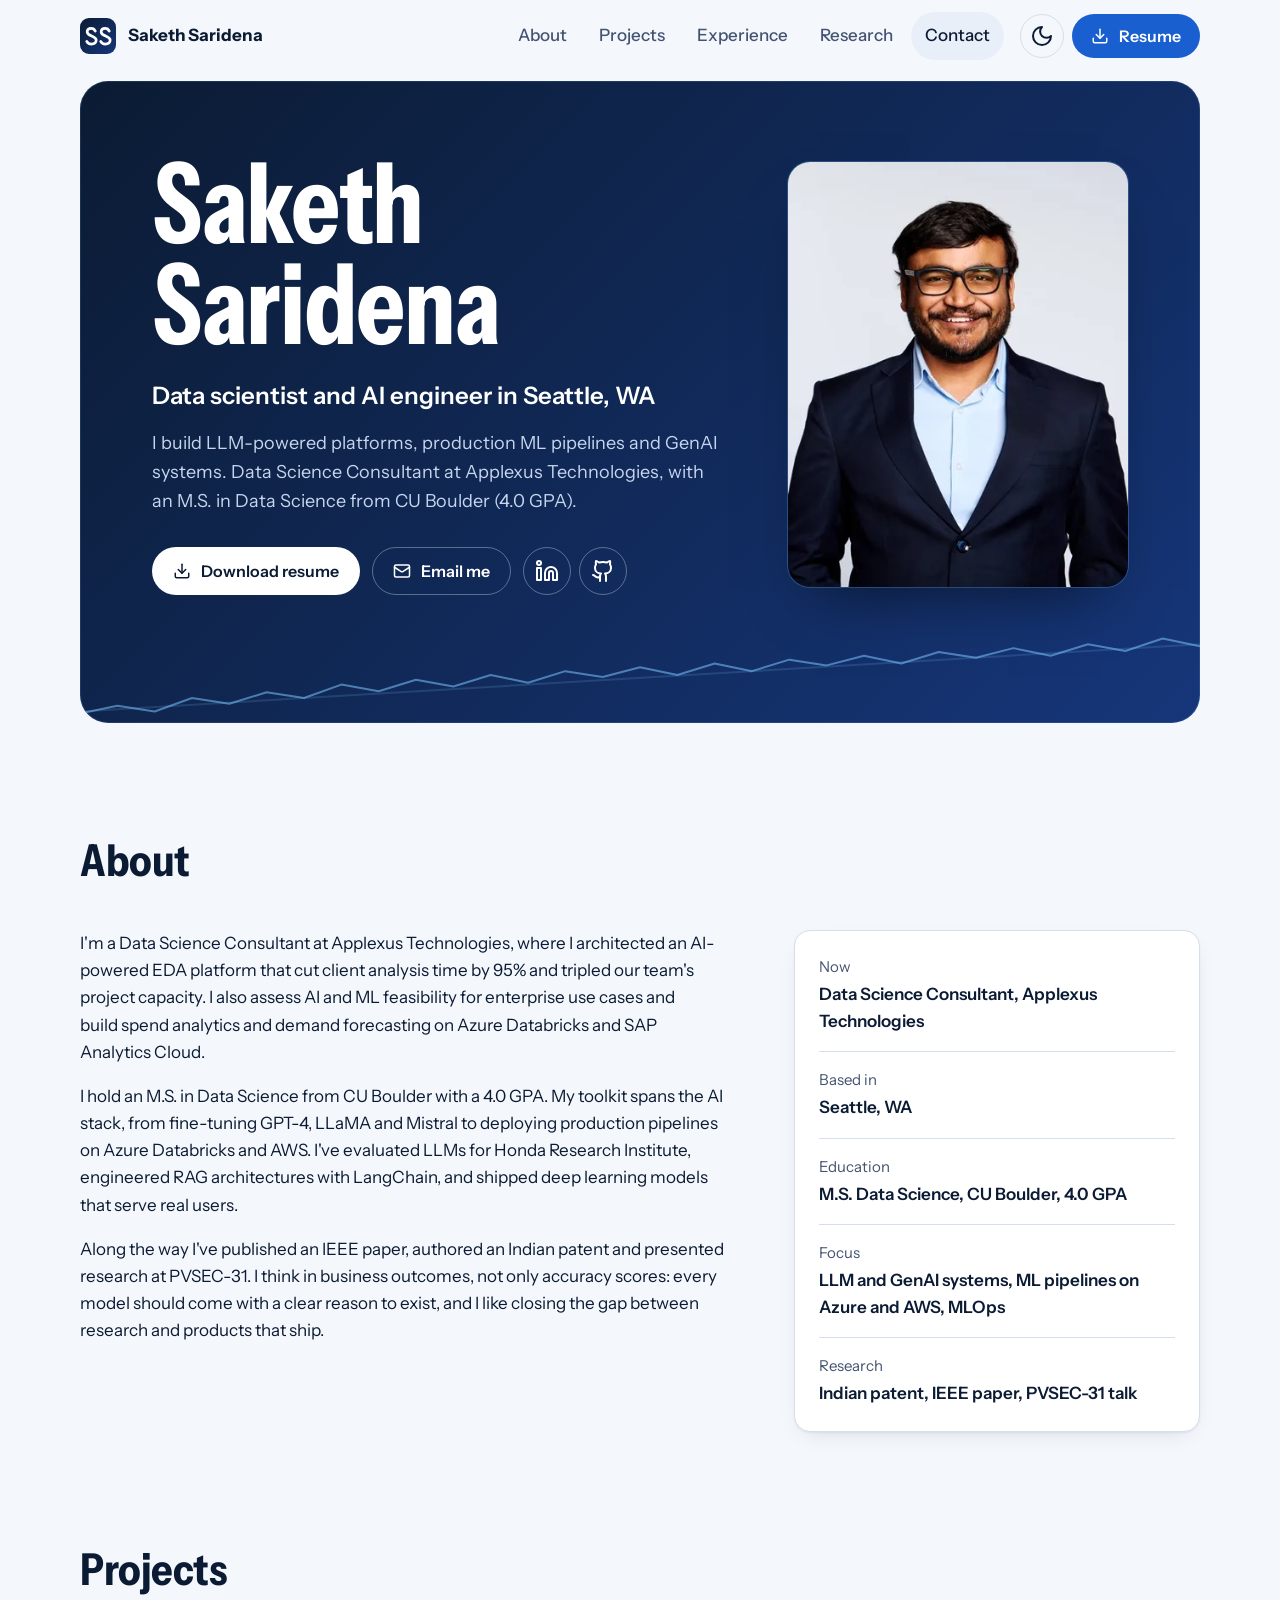
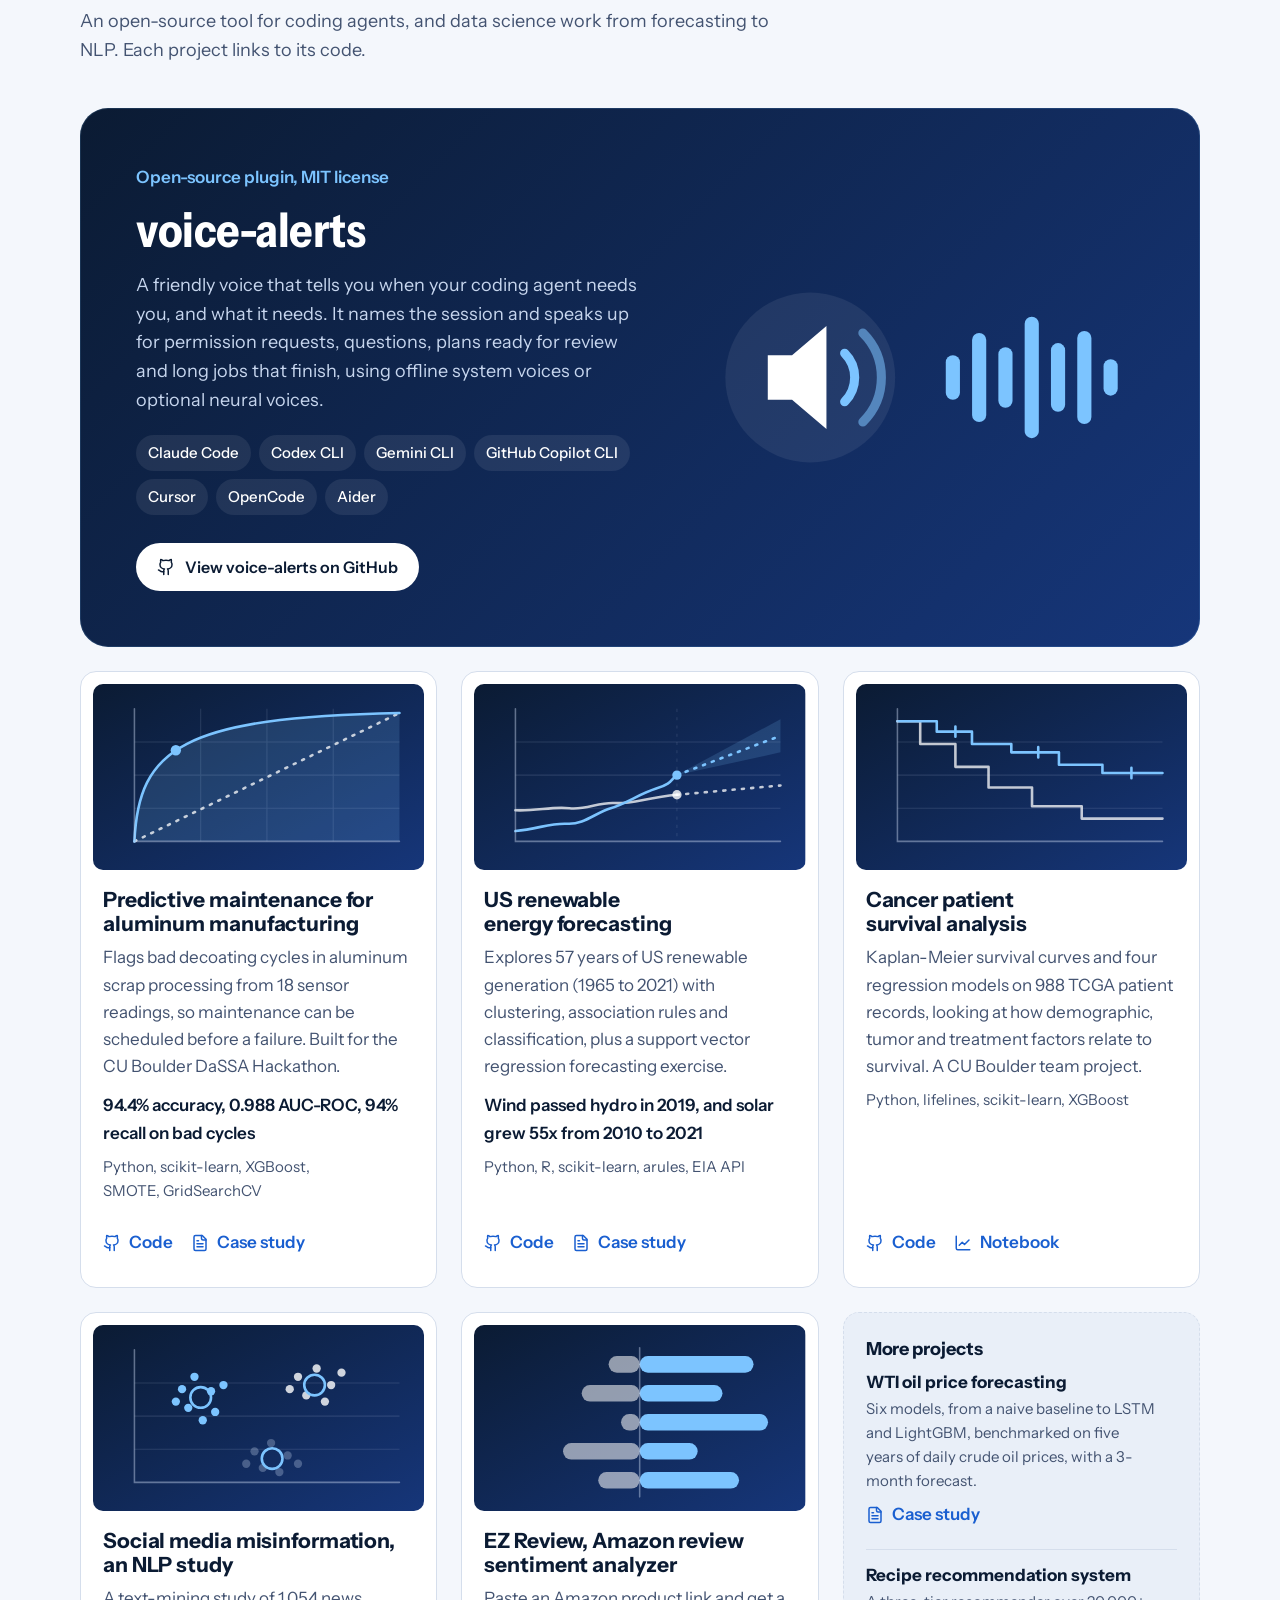
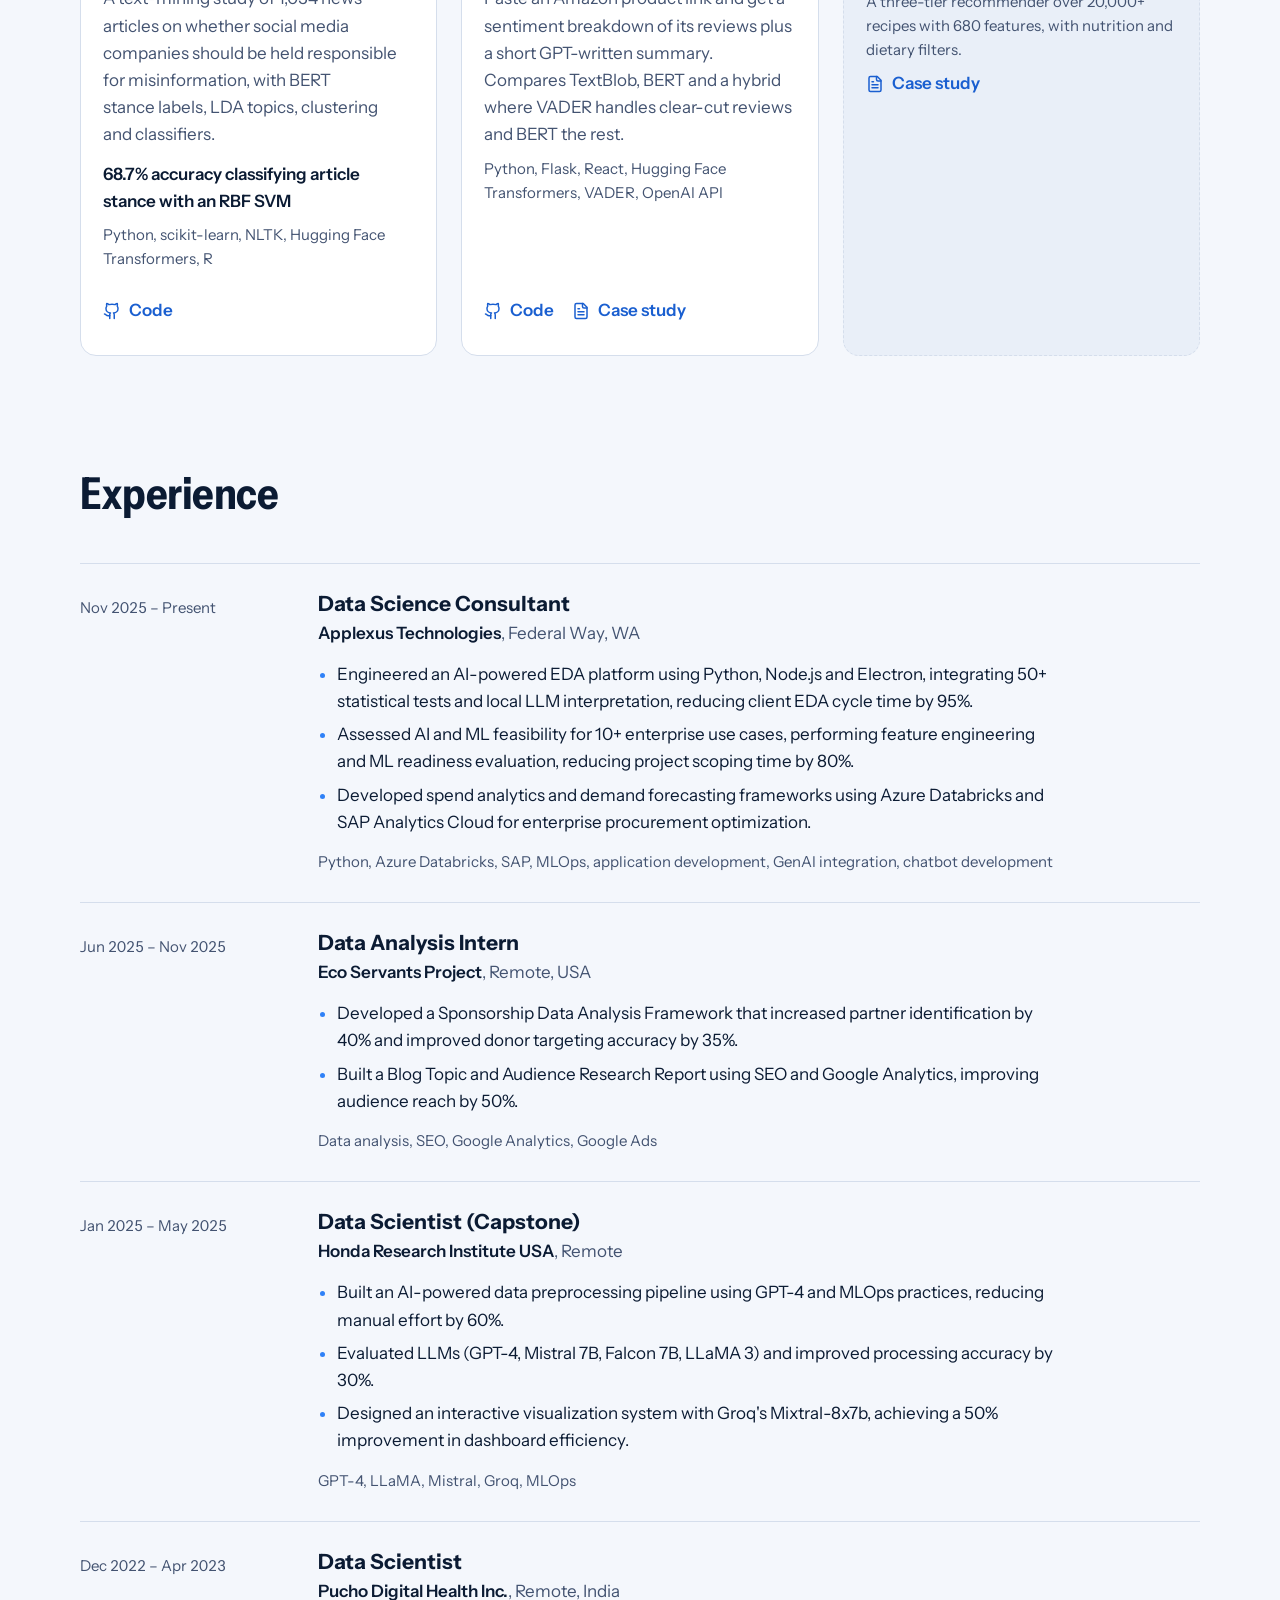
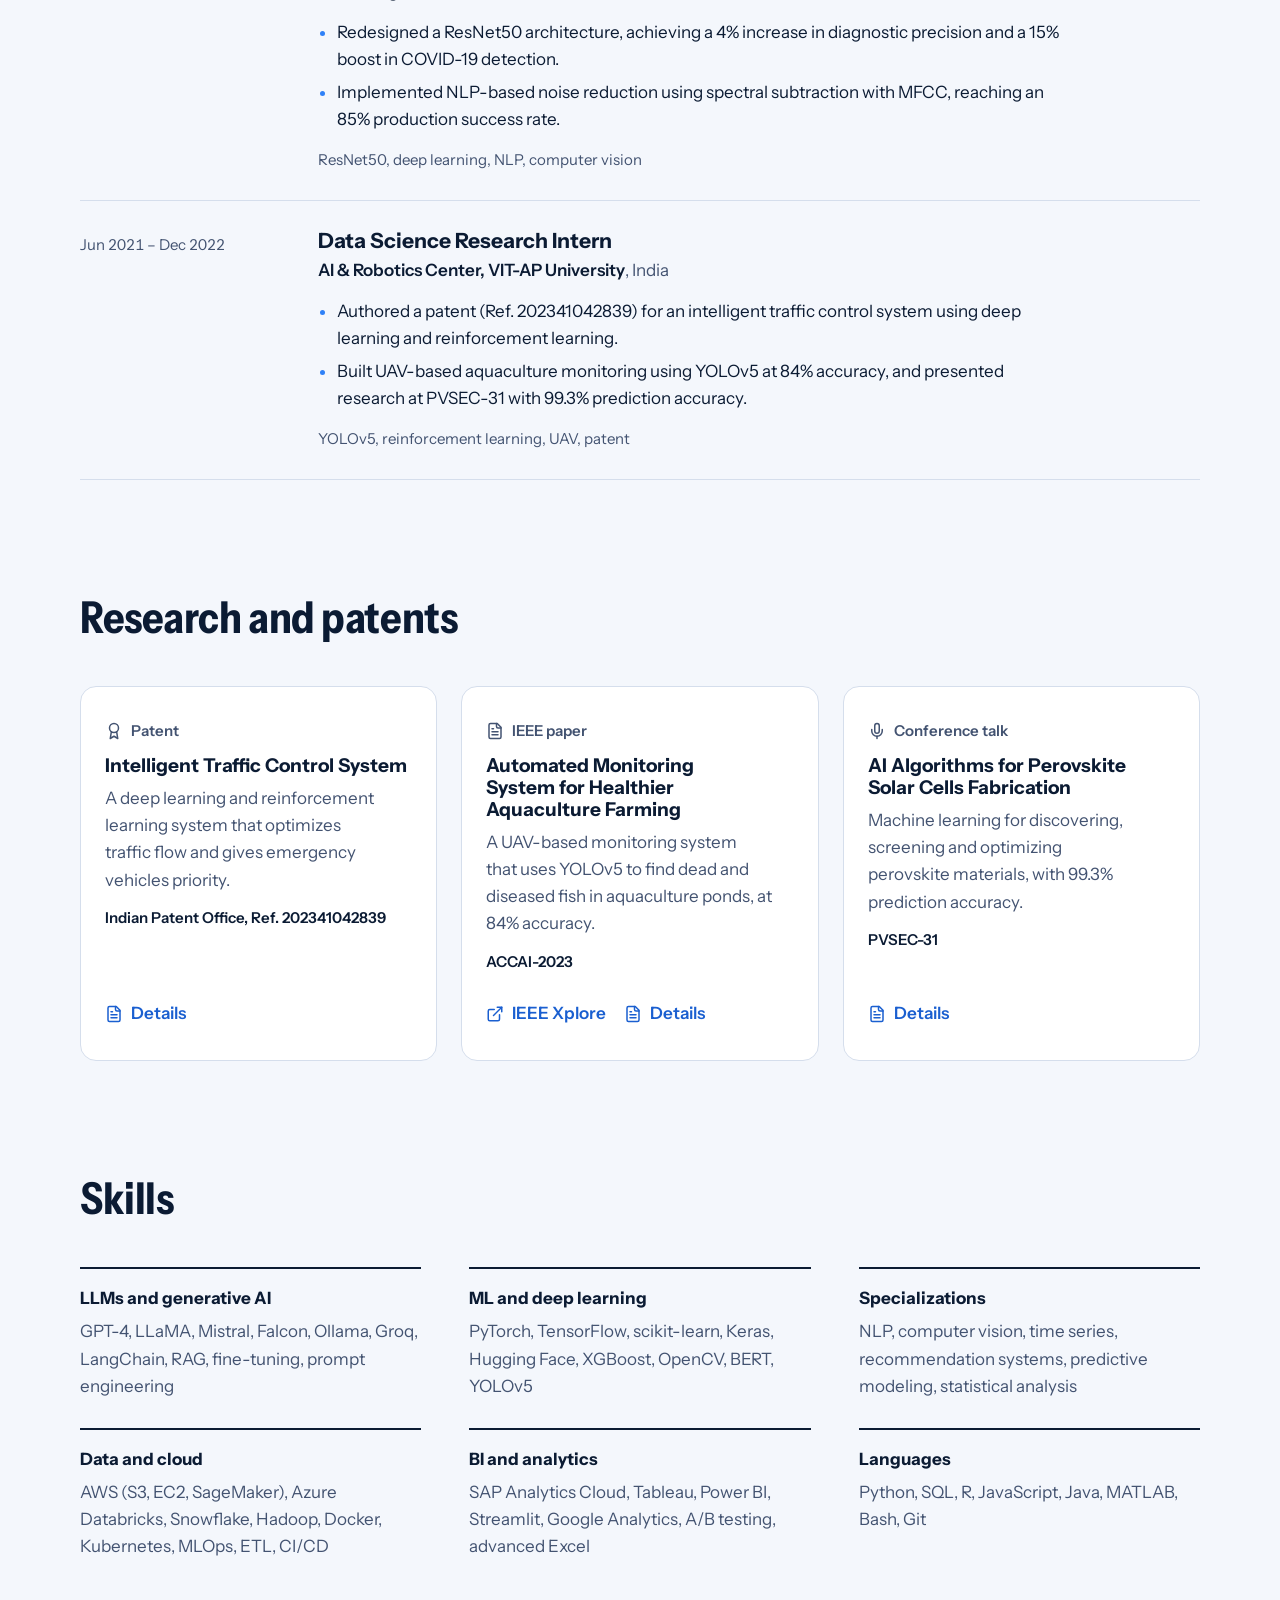
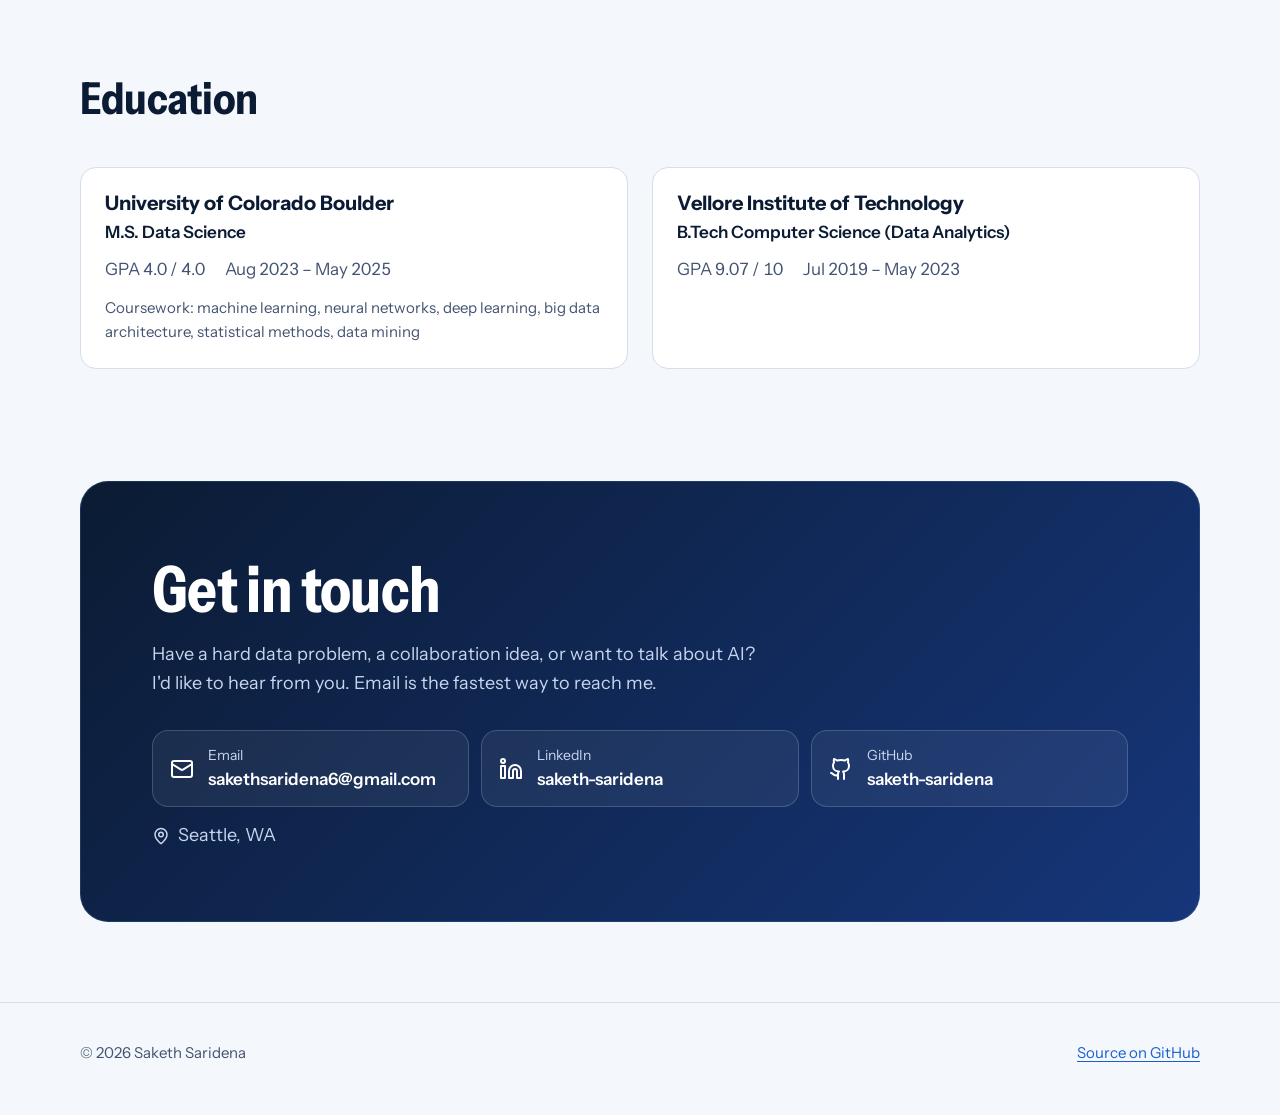
==== commit 0f7b799c: "Use the new studio headshot on the page and the share card" ====
--- a/index.html
+++ b/index.html
@@ -49,7 +49,7 @@
     "@type": "Person",
     "name": "Saketh Saridena",
     "url": "https://sakethsaridena.com/",
-    "image": "https://sakethsaridena.com/assets/img/saketh-720.jpg",
+    "image": "https://sakethsaridena.com/assets/img/headshot-546.jpg",
     "jobTitle": "Data Scientist & AI Engineer",
     "worksFor": { "@type": "Organization", "name": "Applexus Technologies" },
     "address": { "@type": "PostalAddress", "addressLocality": "Seattle", "addressRegion": "WA", "addressCountry": "US" },
@@ -164,8 +164,8 @@
           </div>
           <figure class="portrait">
             <picture>
-              <source type="image/webp" srcset="/assets/img/saketh-400.webp 400w, /assets/img/saketh-720.webp 720w" sizes="(max-width: 760px) 220px, 340px">
-              <img src="/assets/img/saketh-720.jpg" srcset="/assets/img/saketh-400.jpg 400w, /assets/img/saketh-720.jpg 720w" sizes="(max-width: 760px) 220px, 340px" width="720" height="900" alt="Saketh Saridena in a navy suit, smiling, with the Flatirons in Boulder behind him." fetchpriority="high">
+              <source type="image/webp" srcset="/assets/img/headshot-400.webp 400w, /assets/img/headshot-546.webp 546w" sizes="(max-width: 760px) 220px, 340px">
+              <img src="/assets/img/headshot-546.jpg" srcset="/assets/img/headshot-400.jpg 400w, /assets/img/headshot-546.jpg 546w" sizes="(max-width: 760px) 220px, 340px" width="546" height="683" alt="Saketh Saridena, smiling, in a navy blazer and light blue shirt." fetchpriority="high">
             </picture>
           </figure>
         </div>
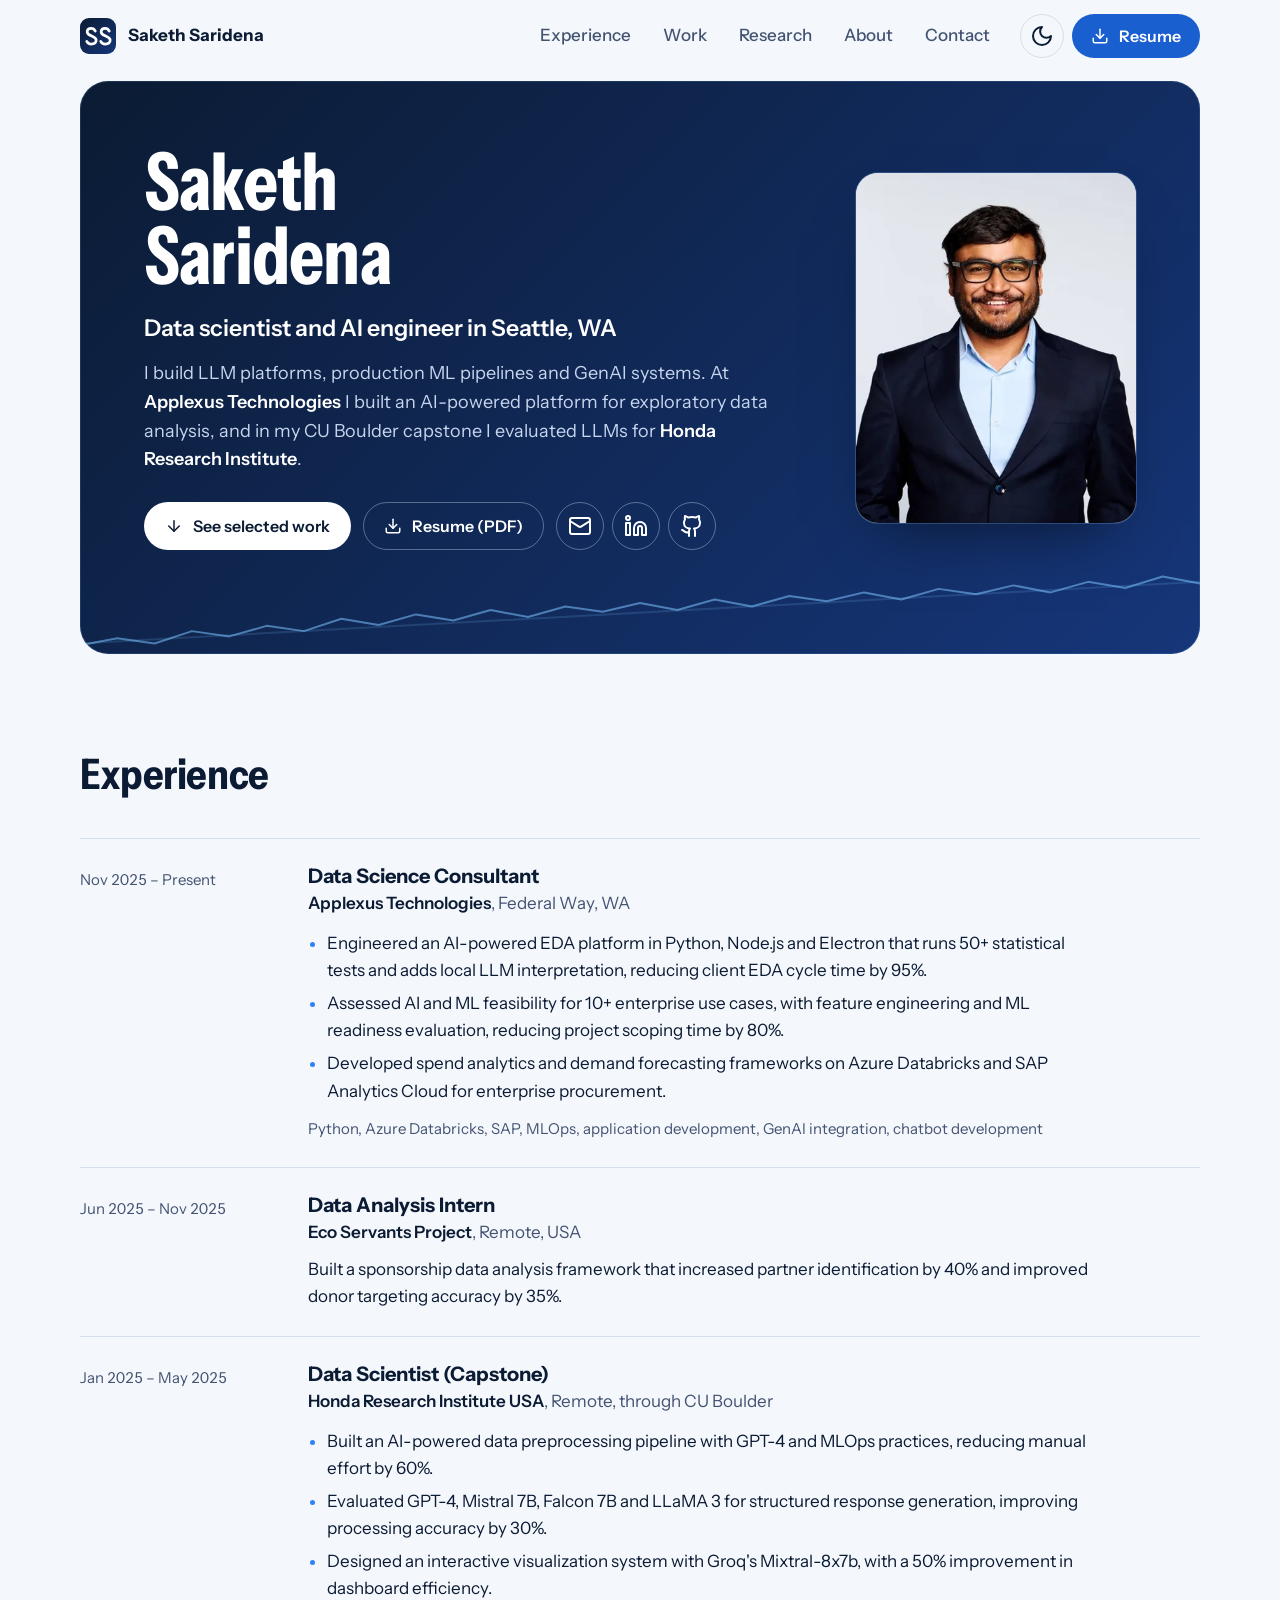
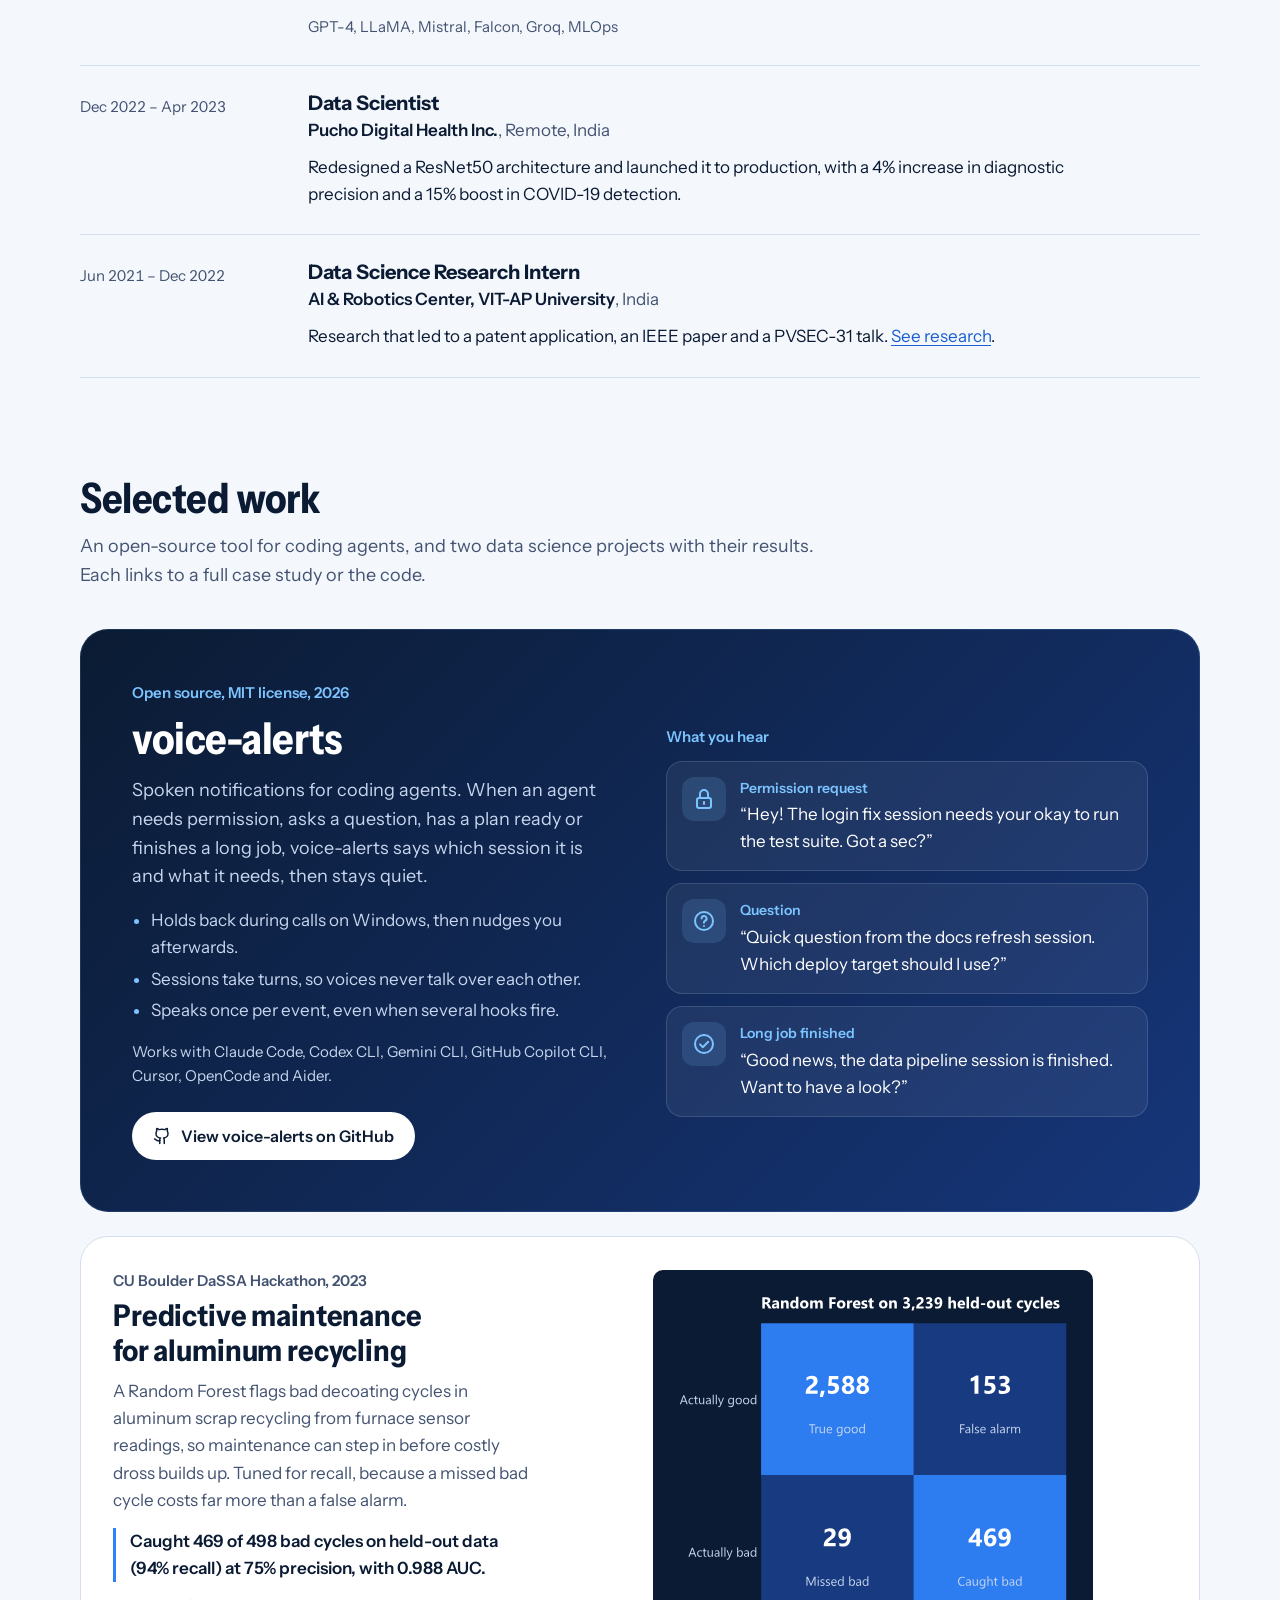
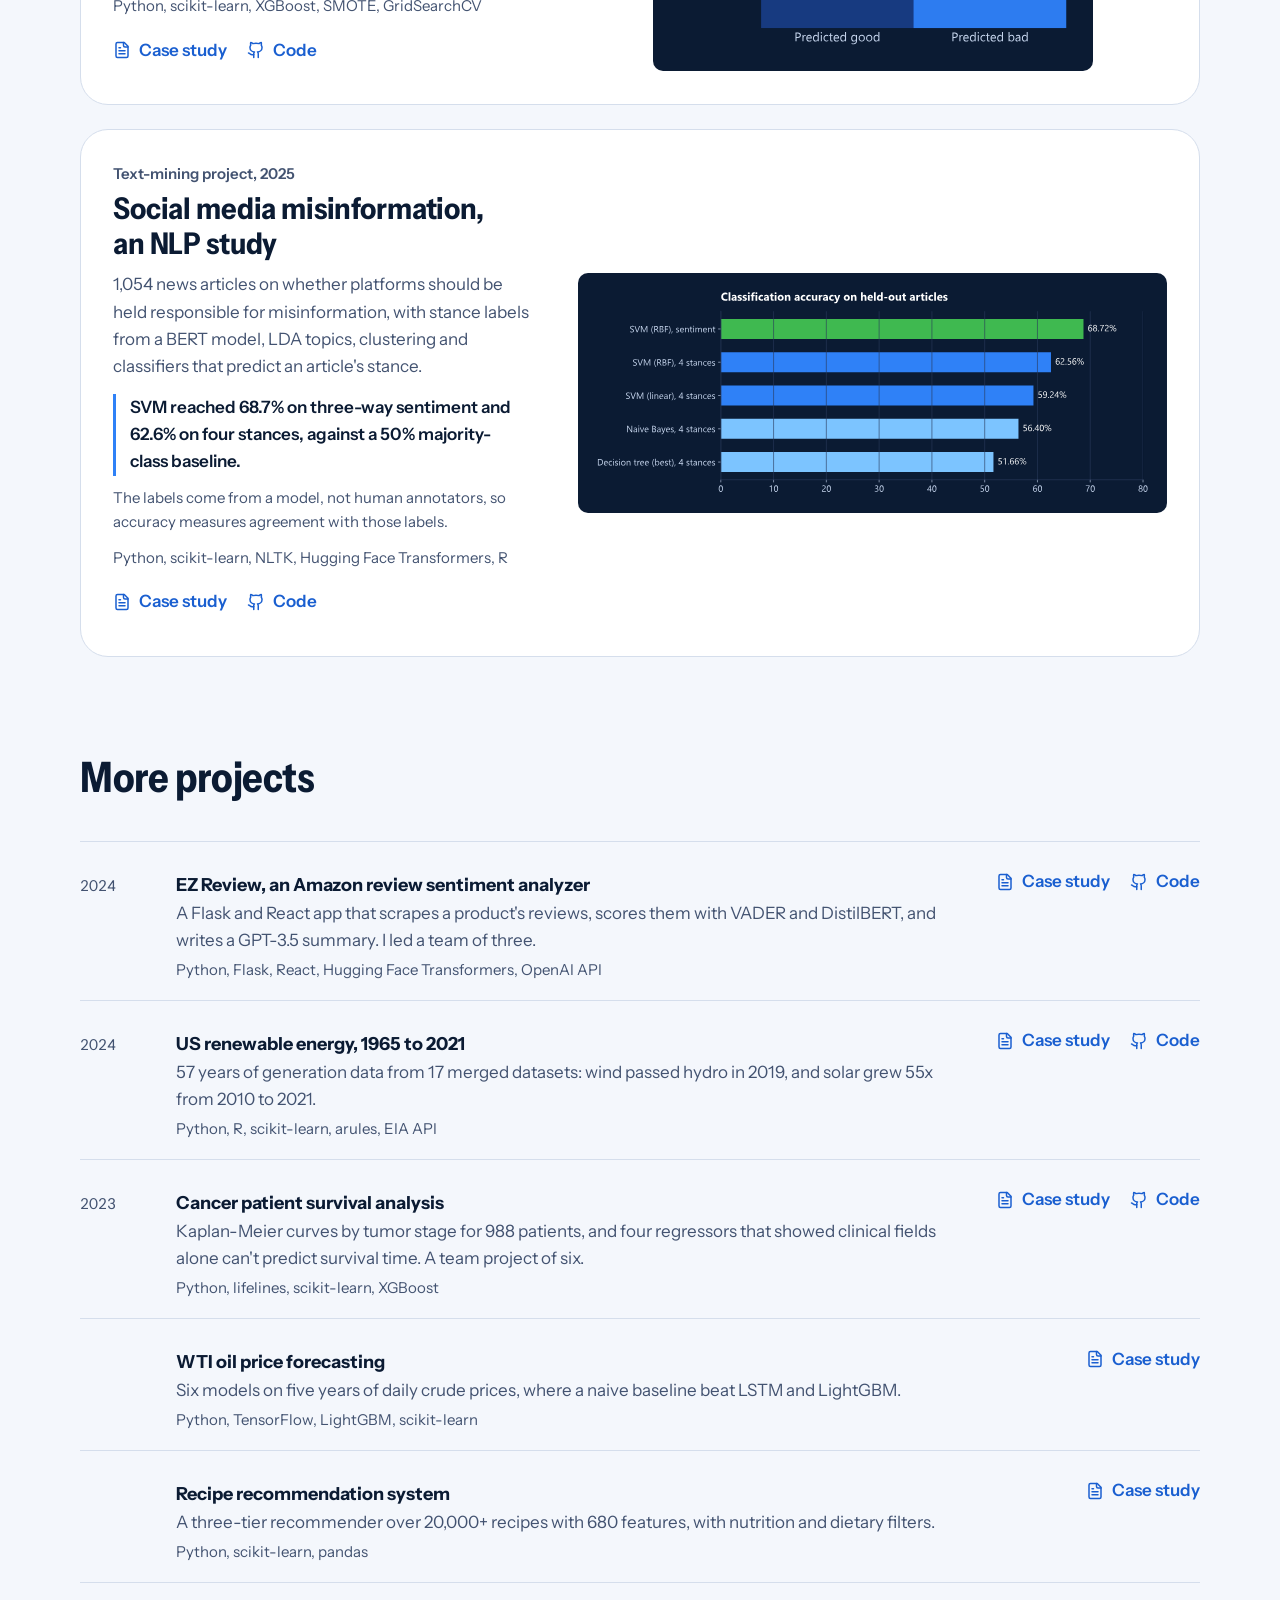
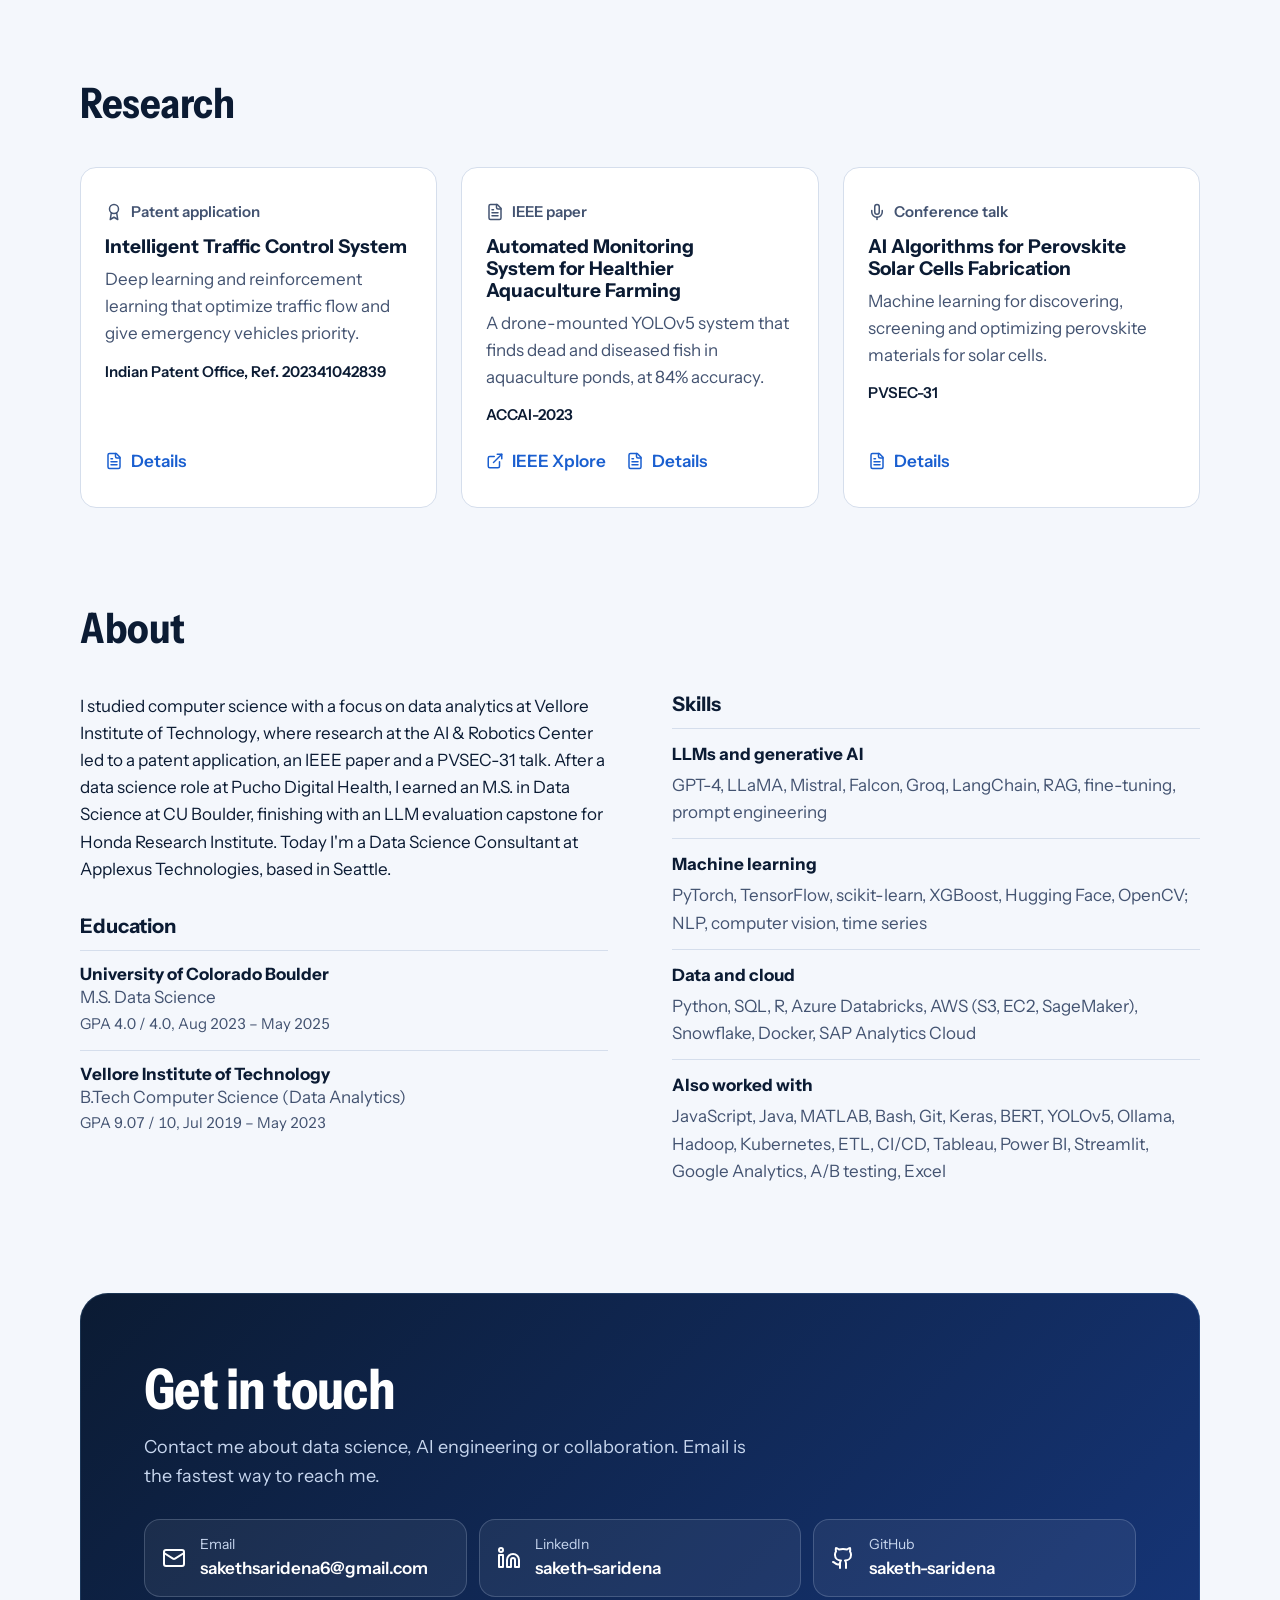
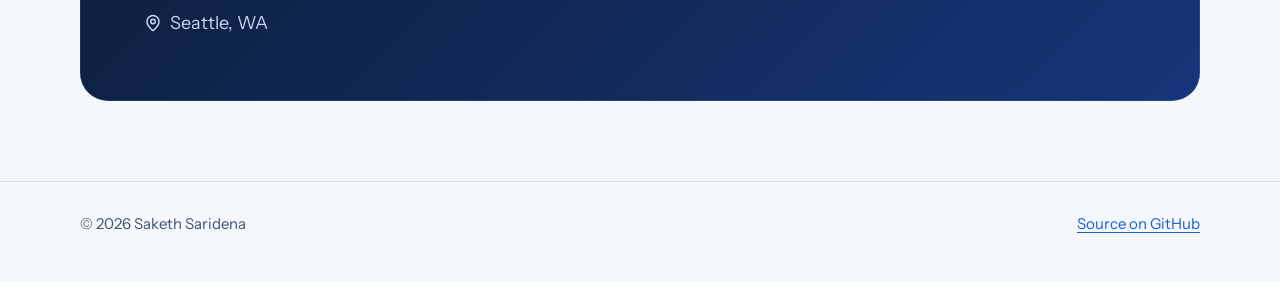
==== commit a8aee3a5: "Rebuild the portfolio around evidence: selected work and case-study pages - Hero leads with the Appl" ====
--- a/index.html
+++ b/index.html
@@ -4,7 +4,7 @@
   <meta charset="utf-8">
   <meta name="viewport" content="width=device-width, initial-scale=1">
   <title>Saketh Saridena | Data Scientist &amp; AI Engineer</title>
-  <meta name="description" content="Saketh Saridena is a data scientist and AI engineer in Seattle who builds LLM-powered platforms, production ML pipelines and GenAI systems. M.S. in Data Science, CU Boulder.">
+  <meta name="description" content="Saketh Saridena, data scientist and AI engineer in Seattle. Built an AI-powered EDA platform at Applexus Technologies and evaluated LLMs for Honda Research Institute.">
   <meta name="author" content="Saketh Saridena">
   <link rel="canonical" href="https://sakethsaridena.com/">
   <meta name="theme-color" content="#f4f7fc" media="(prefers-color-scheme: light)">
@@ -13,7 +13,7 @@
   <meta property="og:type" content="website">
   <meta property="og:site_name" content="Saketh Saridena">
   <meta property="og:title" content="Saketh Saridena | Data Scientist &amp; AI Engineer">
-  <meta property="og:description" content="Data scientist and AI engineer in Seattle. LLM-powered platforms, production ML pipelines and GenAI systems.">
+  <meta property="og:description" content="Saketh Saridena, data scientist and AI engineer in Seattle. Built an AI-powered EDA platform at Applexus Technologies and evaluated LLMs for Honda Research Institute.">
   <meta property="og:url" content="https://sakethsaridena.com/">
   <meta property="og:image" content="https://sakethsaridena.com/assets/og-image.png">
   <meta property="og:image:type" content="image/png">
@@ -23,7 +23,7 @@
   <meta property="og:locale" content="en_US">
   <meta name="twitter:card" content="summary_large_image">
   <meta name="twitter:title" content="Saketh Saridena | Data Scientist &amp; AI Engineer">
-  <meta name="twitter:description" content="Data scientist and AI engineer in Seattle. LLM-powered platforms, production ML pipelines and GenAI systems.">
+  <meta name="twitter:description" content="Saketh Saridena, data scientist and AI engineer in Seattle. Built an AI-powered EDA platform at Applexus Technologies and evaluated LLMs for Honda Research Institute.">
   <meta name="twitter:image" content="https://sakethsaridena.com/assets/og-image.png">
   <meta name="twitter:image:alt" content="Saketh Saridena, data scientist and AI engineer, on a navy card with a rising data line.">
 
@@ -35,41 +35,62 @@
   <link rel="preload" href="/assets/fonts/instrument-sans.woff2" as="font" type="font/woff2" crossorigin>
   <link rel="stylesheet" href="/style.css">
   <script>
-    // Apply a saved theme before first paint so the page does not flash.
+    // Mark JavaScript as available and apply a saved theme before first paint.
+    document.documentElement.classList.add("js");
     try {
       var t = localStorage.getItem("theme");
       if (t === "light" || t === "dark") document.documentElement.setAttribute("data-theme", t);
     } catch (e) {}
   </script>
   <script src="/script.js" defer></script>
-
   <script type="application/ld+json">
-  {
-    "@context": "https://schema.org",
-    "@type": "Person",
-    "name": "Saketh Saridena",
-    "url": "https://sakethsaridena.com/",
-    "image": "https://sakethsaridena.com/assets/img/headshot-546.jpg",
-    "jobTitle": "Data Scientist & AI Engineer",
-    "worksFor": { "@type": "Organization", "name": "Applexus Technologies" },
-    "address": { "@type": "PostalAddress", "addressLocality": "Seattle", "addressRegion": "WA", "addressCountry": "US" },
-    "alumniOf": [
-      { "@type": "CollegeOrUniversity", "name": "University of Colorado Boulder" },
-      { "@type": "CollegeOrUniversity", "name": "Vellore Institute of Technology" }
-    ],
-    "knowsAbout": ["Machine Learning", "Large Language Models", "Generative AI", "Deep Learning", "NLP", "MLOps", "Data Science"],
-    "sameAs": [
-      "https://www.linkedin.com/in/saketh-saridena/",
-      "https://github.com/saketh-saridena"
-    ]
-  }
+{
+  "@context": "https://schema.org",
+  "@type": "Person",
+  "name": "Saketh Saridena",
+  "url": "https://sakethsaridena.com/",
+  "image": "https://sakethsaridena.com/assets/img/headshot-546.jpg",
+  "jobTitle": "Data Scientist & AI Engineer",
+  "worksFor": {
+    "@type": "Organization",
+    "name": "Applexus Technologies"
+  },
+  "address": {
+    "@type": "PostalAddress",
+    "addressLocality": "Seattle",
+    "addressRegion": "WA",
+    "addressCountry": "US"
+  },
+  "alumniOf": [
+    {
+      "@type": "CollegeOrUniversity",
+      "name": "University of Colorado Boulder"
+    },
+    {
+      "@type": "CollegeOrUniversity",
+      "name": "Vellore Institute of Technology"
+    }
+  ],
+  "knowsAbout": [
+    "Machine Learning",
+    "Large Language Models",
+    "LLM Evaluation",
+    "Generative AI",
+    "Exploratory Data Analysis",
+    "NLP",
+    "MLOps"
+  ],
+  "sameAs": [
+    "https://www.linkedin.com/in/saketh-saridena/",
+    "https://github.com/saketh-saridena"
+  ]
+}
   </script>
 </head>
 <body>
-  <!-- Icon sprite and shared gradients. Kept in the layout (not display:none) so the gradients render. -->
   <svg width="0" height="0" style="position:absolute" aria-hidden="true" focusable="false">
     <defs>
-      <linearGradient id="fig-navy" x1="0" y1="0" x2="1" y2="1">
+      <linearGradient id="brand-navy" x1="0" y1="0" x2="1" y2="1">
         <stop offset="0" stop-color="#0b1b33"/>
         <stop offset="1" stop-color="#16367a"/>
       </linearGradient>
@@ -81,13 +102,17 @@
     <symbol id="i-sun" viewBox="0 0 24 24"><circle cx="12" cy="12" r="4"/><path d="M12 2v2M12 20v2M4.93 4.93l1.41 1.41M17.66 17.66l1.41 1.41M2 12h2M20 12h2M6.34 17.66l-1.41 1.41M19.07 4.93l-1.41 1.41"/></symbol>
     <symbol id="i-moon" viewBox="0 0 24 24"><path d="M12 3a6 6 0 0 0 9 9 9 9 0 1 1-9-9Z"/></symbol>
     <symbol id="i-menu" viewBox="0 0 24 24"><path d="M4 6h16M4 12h16M4 18h16"/></symbol>
-    <symbol id="i-close" viewBox="0 0 24 24"><path d="M18 6 6 18M6 6l12 12"/></symbol>
     <symbol id="i-pin" viewBox="0 0 24 24"><path d="M20 10c0 5-5.54 10.19-7.4 11.8a1 1 0 0 1-1.2 0C9.54 20.19 4 15 4 10a8 8 0 0 1 16 0"/><circle cx="12" cy="10" r="3"/></symbol>
     <symbol id="i-doc" viewBox="0 0 24 24"><path d="M15 2H6a2 2 0 0 0-2 2v16a2 2 0 0 0 2 2h12a2 2 0 0 0 2-2V7Z"/><path d="M14 2v4a2 2 0 0 0 2 2h4"/><path d="M16 13H8M16 17H8M10 9H8"/></symbol>
     <symbol id="i-chart" viewBox="0 0 24 24"><path d="M3 3v16a2 2 0 0 0 2 2h16"/><path d="m7 15 4-4 3 3 6-6"/></symbol>
     <symbol id="i-award" viewBox="0 0 24 24"><circle cx="12" cy="8" r="6"/><path d="M15.48 12.89 17 22l-5-3-5 3 1.52-9.11"/></symbol>
     <symbol id="i-mic" viewBox="0 0 24 24"><path d="M12 2a3 3 0 0 0-3 3v7a3 3 0 0 0 6 0V5a3 3 0 0 0-3-3Z"/><path d="M19 10v2a7 7 0 0 1-14 0v-2"/><path d="M12 19v3"/></symbol>
     <symbol id="i-external" viewBox="0 0 24 24"><path d="M15 3h6v6"/><path d="M10 14 21 3"/><path d="M18 13v6a2 2 0 0 1-2 2H5a2 2 0 0 1-2-2V8a2 2 0 0 1 2-2h6"/></symbol>
+    <symbol id="i-arrow-left" viewBox="0 0 24 24"><path d="M19 12H5"/><path d="m12 19-7-7 7-7"/></symbol>
+    <symbol id="i-arrow-down" viewBox="0 0 24 24"><path d="M12 5v14"/><path d="m19 12-7 7-7-7"/></symbol>
+    <symbol id="i-lock" viewBox="0 0 24 24"><rect x="5" y="11" width="14" height="10" rx="2"/><path d="M8 11V7a4 4 0 0 1 8 0v4"/><path d="M12 15v2"/></symbol>
+    <symbol id="i-question" viewBox="0 0 24 24"><circle cx="12" cy="12" r="9"/><path d="M9.6 9.4a2.5 2.5 0 1 1 3.4 2.4c-.6.3-1 .8-1 1.5v.4"/><path d="M12 17h.01"/></symbol>
+    <symbol id="i-check" viewBox="0 0 24 24"><circle cx="12" cy="12" r="9"/><path d="M8 12.4l2.8 2.8L16.2 9.8"/></symbol>
   </svg>
 
   <a class="skip-link" href="#main">Skip to content</a>
@@ -96,7 +121,7 @@
     <nav class="nav wrap" aria-label="Primary">
       <a class="brand" href="#top" aria-label="Saketh Saridena, back to top">
         <svg viewBox="0 0 32 32" aria-hidden="true" focusable="false">
-          <rect width="32" height="32" rx="8" fill="url(#fig-navy)"/>
+          <rect width="32" height="32" rx="8" fill="url(#brand-navy)"/>
           <g fill="none" stroke="#ffffff" stroke-width="3" stroke-linecap="round" transform="translate(3.2 3.6) scale(.8)">
             <path d="M13 10s-1.5-3-4.5-3S4 8.5 4 11s2.5 3.5 5 4.5 5 2 5 4.5-2 4.5-5.5 4.5-5-3-5-3"/>
             <path d="M28.5 10S27 7 24 7s-4.5 1.5-4.5 4 2.5 3.5 5 4.5 5 2 5 4.5-2 4.5-5.5 4.5-5-3-5-3"/>
@@ -104,14 +129,6 @@
         </svg>
         <span class="brand-name">Saketh Saridena</span>
       </a>
-
-      <ul class="nav-links" id="nav-links">
-        <li><a href="#about">About</a></li>
-        <li><a href="#projects">Projects</a></li>
-        <li><a href="#experience">Experience</a></li>
-        <li><a href="#research">Research</a></li>
-        <li><a href="#contact">Contact</a></li>
-      </ul>
 
       <div class="nav-actions">
         <button class="theme-toggle" type="button" aria-label="Switch theme">
@@ -126,6 +143,14 @@
           <svg class="icon" aria-hidden="true" focusable="false"><use href="#i-menu"/></svg>
         </button>
       </div>
+
+      <ul class="nav-links" id="nav-links">
+        <li><a href="/#experience">Experience</a></li>
+        <li><a href="/#work">Work</a></li>
+        <li><a href="/#research">Research</a></li>
+        <li><a href="/#about">About</a></li>
+        <li><a href="/#contact">Contact</a></li>
+      </ul>
     </nav>
   </header>
 
@@ -139,37 +164,275 @@
           <path class="signal-trace" pathLength="1" d="M0 90 L40 82 L80 88 L120 74 L160 80 L200 68 L240 74 L280 60 L320 67 L360 55 L400 62 L440 50 L480 58 L520 46 L560 52 L600 42 L640 50 L680 38 L720 46 L760 34 L800 40 L840 30 L880 38 L920 26 L960 32 L1000 22 L1040 30 L1080 18 L1120 25 L1160 12 L1200 20"/>
         </svg>
         <div class="hero-grid">
-          <div>
-            <h1 class="hero-name" id="hero-name"><span>Saketh</span> <span>Saridena</span></h1>
-            <p class="hero-role">Data scientist and AI engineer in Seattle, WA</p>
-            <p class="hero-intro">I build LLM-powered platforms, production ML pipelines and GenAI systems. Data Science Consultant at Applexus Technologies, with an M.S. in Data Science from CU Boulder (4.0 GPA).</p>
-            <div class="hero-actions">
-              <a class="btn btn-primary" href="/assets/Saketh_Saridena_Resume.pdf">
-                <svg class="icon icon-sm" aria-hidden="true" focusable="false"><use href="#i-download"/></svg>
-                Download resume
-              </a>
-              <a class="btn btn-ghost" href="mailto:sakethsaridena6@gmail.com">
-                <svg class="icon icon-sm" aria-hidden="true" focusable="false"><use href="#i-mail"/></svg>
-                Email me
-              </a>
-              <div class="icon-links">
-                <a class="icon-link" href="https://www.linkedin.com/in/saketh-saridena/" aria-label="LinkedIn">
-                  <svg class="icon" aria-hidden="true" focusable="false"><use href="#i-linkedin"/></svg>
-                </a>
-                <a class="icon-link" href="https://github.com/saketh-saridena" aria-label="GitHub">
-                  <svg class="icon" aria-hidden="true" focusable="false"><use href="#i-github"/></svg>
-                </a>
-              </div>
+          <h1 class="hero-name" id="hero-name"><span>Saketh</span> <span>Saridena</span></h1>
+          <p class="hero-role">Data scientist and AI engineer in Seattle, WA</p>
+          <p class="hero-intro">I build LLM platforms, production ML pipelines and GenAI systems. At <strong>Applexus Technologies</strong> I built an AI-powered platform for exploratory data analysis, and in my CU Boulder capstone I evaluated LLMs for <strong>Honda Research Institute</strong>.</p>
+          <div class="hero-actions">
+            <a class="btn btn-primary" href="#work">
+              <svg class="icon icon-sm" aria-hidden="true" focusable="false"><use href="#i-arrow-down"/></svg>
+              See selected work
+            </a>
+            <a class="btn btn-ghost" href="/assets/Saketh_Saridena_Resume.pdf">
+              <svg class="icon icon-sm" aria-hidden="true" focusable="false"><use href="#i-download"/></svg>
+              Resume (PDF)
+            </a>
+            <div class="icon-links">
+              <a class="icon-link" href="mailto:sakethsaridena6@gmail.com" aria-label="Email"><svg class="icon" aria-hidden="true" focusable="false"><use href="#i-mail"/></svg></a>
+              <a class="icon-link" href="https://www.linkedin.com/in/saketh-saridena/" aria-label="LinkedIn"><svg class="icon" aria-hidden="true" focusable="false"><use href="#i-linkedin"/></svg></a>
+              <a class="icon-link" href="https://github.com/saketh-saridena" aria-label="GitHub"><svg class="icon" aria-hidden="true" focusable="false"><use href="#i-github"/></svg></a>
             </div>
           </div>
           <figure class="portrait">
             <picture>
-              <source type="image/webp" srcset="/assets/img/headshot-400.webp 400w, /assets/img/headshot-546.webp 546w" sizes="(max-width: 760px) 220px, 340px">
-              <img src="/assets/img/headshot-546.jpg" srcset="/assets/img/headshot-400.jpg 400w, /assets/img/headshot-546.jpg 546w" sizes="(max-width: 760px) 220px, 340px" width="546" height="683" alt="Saketh Saridena, smiling, in a navy blazer and light blue shirt." fetchpriority="high">
+              <source type="image/webp" srcset="/assets/img/headshot-400.webp 400w, /assets/img/headshot-546.webp 546w" sizes="(max-width: 680px) 84px, 280px">
+              <img src="/assets/img/headshot-546.jpg" srcset="/assets/img/headshot-400.jpg 400w, /assets/img/headshot-546.jpg 546w" sizes="(max-width: 680px) 84px, 280px" width="546" height="683" alt="Saketh Saridena, smiling, in a navy blazer and light blue shirt." fetchpriority="high">
             </picture>
           </figure>
         </div>
       </div>
+    </section>
+
+    <!-- Experience -->
+    <section class="section wrap" id="experience" aria-labelledby="experience-title">
+      <div class="section-head">
+        <h2 id="experience-title">Experience</h2>
+      </div>
+      <ol class="timeline">
+        <li class="job">
+          <p class="job-when"><time datetime="2025-11">Nov 2025</time> – Present</p>
+          <div>
+            <h3>Data Science Consultant</h3>
+            <p class="job-org"><strong>Applexus Technologies</strong>, Federal Way, WA</p>
+            <ul>
+              <li>Engineered an AI-powered EDA platform in Python, Node.js and Electron that runs 50+ statistical tests and adds local LLM interpretation, reducing client EDA cycle time by 95%.</li>
+              <li>Assessed AI and ML feasibility for 10+ enterprise use cases, with feature engineering and ML readiness evaluation, reducing project scoping time by 80%.</li>
+              <li>Developed spend analytics and demand forecasting frameworks on Azure Databricks and SAP Analytics Cloud for enterprise procurement.</li>
+            </ul>
+            <p class="stack">Python, Azure Databricks, SAP, MLOps, application development, GenAI integration, chatbot development</p>
+          </div>
+        </li>
+        <li class="job">
+          <p class="job-when"><time datetime="2025-06">Jun 2025</time> – <time datetime="2025-11">Nov 2025</time></p>
+          <div>
+            <h3>Data Analysis Intern</h3>
+            <p class="job-org"><strong>Eco Servants Project</strong>, Remote, USA</p>
+            <p class="job-note">Built a sponsorship data analysis framework that increased partner identification by 40% and improved donor targeting accuracy by 35%.</p>
+          </div>
+        </li>
+        <li class="job">
+          <p class="job-when"><time datetime="2025-01">Jan 2025</time> – <time datetime="2025-05">May 2025</time></p>
+          <div>
+            <h3>Data Scientist (Capstone)</h3>
+            <p class="job-org"><strong>Honda Research Institute USA</strong>, Remote, through CU Boulder</p>
+            <ul>
+              <li>Built an AI-powered data preprocessing pipeline with GPT-4 and MLOps practices, reducing manual effort by 60%.</li>
+              <li>Evaluated GPT-4, Mistral 7B, Falcon 7B and LLaMA 3 for structured response generation, improving processing accuracy by 30%.</li>
+              <li>Designed an interactive visualization system with Groq's Mixtral-8x7b, with a 50% improvement in dashboard efficiency.</li>
+            </ul>
+            <p class="stack">GPT-4, LLaMA, Mistral, Falcon, Groq, MLOps</p>
+          </div>
+        </li>
+        <li class="job">
+          <p class="job-when"><time datetime="2022-12">Dec 2022</time> – <time datetime="2023-04">Apr 2023</time></p>
+          <div>
+            <h3>Data Scientist</h3>
+            <p class="job-org"><strong>Pucho Digital Health Inc.</strong>, Remote, India</p>
+            <p class="job-note">Redesigned a ResNet50 architecture and launched it to production, with a 4% increase in diagnostic precision and a 15% boost in COVID-19 detection.</p>
+          </div>
+        </li>
+        <li class="job">
+          <p class="job-when"><time datetime="2021-06">Jun 2021</time> – <time datetime="2022-12">Dec 2022</time></p>
+          <div>
+            <h3>Data Science Research Intern</h3>
+            <p class="job-org"><strong>AI &amp; Robotics Center, VIT-AP University</strong>, India</p>
+            <p class="job-note">Research that led to a patent application, an IEEE paper and a PVSEC-31 talk. <a href="#research">See research</a>.</p>
+          </div>
+        </li>
+      </ol>
+    </section>
+
+    <!-- Selected work -->
+    <section class="section wrap" id="work" aria-labelledby="work-title">
+      <div class="section-head">
+        <h2 id="work-title">Selected work</h2>
+        <p>An open-source tool for coding agents, and two data science projects with their results. Each links to a full case study or the code.</p>
+      </div>
+
+      <div class="work">
+        <article class="banner on-navy feature" aria-labelledby="va-title">
+          <div>
+            <p class="kicker">Open source, MIT license, 2026</p>
+            <h3 id="va-title">voice-alerts</h3>
+            <p class="feature-lede">Spoken notifications for coding agents. When an agent needs permission, asks a question, has a plan ready or finishes a long job, voice-alerts says which session it is and what it needs, then stays quiet.</p>
+            <ul class="feature-points">
+              <li>Holds back during calls on Windows, then nudges you afterwards.</li>
+              <li>Sessions take turns, so voices never talk over each other.</li>
+              <li>Speaks once per event, even when several hooks fire.</li>
+            </ul>
+            <p class="agents-line">Works with Claude Code, Codex CLI, Gemini CLI, GitHub Copilot CLI, Cursor, OpenCode and Aider.</p>
+            <a class="btn btn-primary" href="https://github.com/saketh-saridena/voice-alerts">
+              <svg class="icon icon-sm" aria-hidden="true" focusable="false"><use href="#i-github"/></svg>
+              View voice-alerts on GitHub
+            </a>
+          </div>
+          <div>
+            <p class="kicker" id="va-hear">What you hear</p>
+            <ul class="voice-panel" aria-labelledby="va-hear">
+              <li>
+                <span class="event-icon"><svg class="icon" aria-hidden="true" focusable="false"><use href="#i-lock"/></svg></span>
+                <div><p class="event">Permission request</p><q>Hey! The login fix session needs your okay to run the test suite. Got a sec?</q></div>
+              </li>
+              <li>
+                <span class="event-icon"><svg class="icon" aria-hidden="true" focusable="false"><use href="#i-question"/></svg></span>
+                <div><p class="event">Question</p><q>Quick question from the docs refresh session. Which deploy target should I use?</q></div>
+              </li>
+              <li>
+                <span class="event-icon"><svg class="icon" aria-hidden="true" focusable="false"><use href="#i-check"/></svg></span>
+                <div><p class="event">Long job finished</p><q>Good news, the data pipeline session is finished. Want to have a look?</q></div>
+              </li>
+            </ul>
+          </div>
+        </article>
+
+        <article class="study" aria-labelledby="w-maint">
+          <div>
+            <p class="kicker">CU Boulder DaSSA Hackathon, 2023</p>
+            <h3 id="w-maint">Predictive maintenance for aluminum recycling</h3>
+            <p class="summary">A Random Forest flags bad decoating cycles in aluminum scrap recycling from furnace sensor readings, so maintenance can step in before costly dross builds up. Tuned for recall, because a missed bad cycle costs far more than a false alarm.</p>
+            <p class="result">Caught 469 of 498 bad cycles on held-out data (94% recall) at 75% precision, with 0.988 AUC.</p>
+            <p class="stack">Python, scikit-learn, XGBoost, SMOTE, GridSearchCV</p>
+            <div class="links">
+              <a class="text-link" href="/work/aluminum-predictive-maintenance/"><svg class="icon icon-sm" aria-hidden="true" focusable="false"><use href="#i-doc"/></svg><span>Case study</span><span class="visually-hidden">: predictive maintenance for aluminum recycling</span></a>
+              <a class="text-link" href="https://github.com/saketh-saridena/aluminum-predictive-maintenance"><svg class="icon icon-sm" aria-hidden="true" focusable="false"><use href="#i-github"/></svg><span>Code</span><span class="visually-hidden"> for predictive maintenance for aluminum recycling</span></a>
+            </div>
+          </div>
+          <figure class="square">
+            <img src="/assets/charts/aluminum-confusion-matrix.svg" width="415" height="379" loading="lazy" alt="Confusion matrix on 3,239 held-out cycles: 2,588 good predicted good, 153 false alarms, 29 bad cycles missed and 469 caught.">
+          </figure>
+        </article>
+
+        <article class="study" aria-labelledby="w-misinfo">
+          <div>
+            <p class="kicker">Text-mining project, 2025</p>
+            <h3 id="w-misinfo">Social media misinformation, an NLP study</h3>
+            <p class="summary">1,054 news articles on whether platforms should be held responsible for misinformation, with stance labels from a BERT model, LDA topics, clustering and classifiers that predict an article's stance.</p>
+            <p class="result">SVM reached 68.7% on three-way sentiment and 62.6% on four stances, against a 50% majority-class baseline.</p>
+            <p class="note">The labels come from a model, not human annotators, so accuracy measures agreement with those labels.</p>
+            <p class="stack">Python, scikit-learn, NLTK, Hugging Face Transformers, R</p>
+            <div class="links">
+              <a class="text-link" href="/work/misinformation-nlp-analysis/"><svg class="icon icon-sm" aria-hidden="true" focusable="false"><use href="#i-doc"/></svg><span>Case study</span><span class="visually-hidden">: social media misinformation NLP study</span></a>
+              <a class="text-link" href="https://github.com/saketh-saridena/misinformation-nlp-analysis"><svg class="icon icon-sm" aria-hidden="true" focusable="false"><use href="#i-github"/></svg><span>Code</span><span class="visually-hidden"> for social media misinformation NLP study</span></a>
+            </div>
+          </div>
+          <figure>
+            <img src="/assets/charts/misinfo-model-accuracy.svg" width="778" height="316" loading="lazy" alt="Accuracy on held-out articles: SVM RBF on sentiment 68.72%, SVM RBF on four stances 62.56%, linear SVM 59.24%, Naive Bayes 56.40%, best decision tree 51.66%.">
+          </figure>
+        </article>
+      </div>
+    </section>
+
+    <!-- More projects -->
+    <section class="section wrap" id="projects" aria-labelledby="projects-title">
+      <div class="section-head">
+        <h2 id="projects-title">More projects</h2>
+      </div>
+      <ul class="archive">
+        <li>
+          <p class="year">2024</p>
+          <div>
+            <h3>EZ Review, an Amazon review sentiment analyzer</h3>
+            <p>A Flask and React app that scrapes a product's reviews, scores them with VADER and DistilBERT, and writes a GPT-3.5 summary. I led a team of three.</p>
+            <p class="stack">Python, Flask, React, Hugging Face Transformers, OpenAI API</p>
+          </div>
+          <div class="links">
+            <a class="text-link" href="/work/amazon-review-sentiment/"><svg class="icon icon-sm" aria-hidden="true" focusable="false"><use href="#i-doc"/></svg><span>Case study</span><span class="visually-hidden">: EZ Review</span></a>
+            <a class="text-link" href="https://github.com/saketh-saridena/amazon-review-sentiment"><svg class="icon icon-sm" aria-hidden="true" focusable="false"><use href="#i-github"/></svg><span>Code</span><span class="visually-hidden"> for EZ Review</span></a>
+          </div>
+        </li>
+        <li>
+          <p class="year">2024</p>
+          <div>
+            <h3>US renewable energy, 1965 to 2021</h3>
+            <p>57 years of generation data from 17 merged datasets: wind passed hydro in 2019, and solar grew 55x from 2010 to 2021.</p>
+            <p class="stack">Python, R, scikit-learn, arules, EIA API</p>
+          </div>
+          <div class="links">
+            <a class="text-link" href="/work/us-renewable-energy/"><svg class="icon icon-sm" aria-hidden="true" focusable="false"><use href="#i-doc"/></svg><span>Case study</span><span class="visually-hidden">: US renewable energy</span></a>
+            <a class="text-link" href="https://github.com/saketh-saridena/us-renewable-energy-forecasting"><svg class="icon icon-sm" aria-hidden="true" focusable="false"><use href="#i-github"/></svg><span>Code</span><span class="visually-hidden"> for US renewable energy</span></a>
+          </div>
+        </li>
+        <li>
+          <p class="year">2023</p>
+          <div>
+            <h3>Cancer patient survival analysis</h3>
+            <p>Kaplan-Meier curves by tumor stage for 988 patients, and four regressors that showed clinical fields alone can't predict survival time. A team project of six.</p>
+            <p class="stack">Python, lifelines, scikit-learn, XGBoost</p>
+          </div>
+          <div class="links">
+            <a class="text-link" href="/work/cancer-survival-analysis/"><svg class="icon icon-sm" aria-hidden="true" focusable="false"><use href="#i-doc"/></svg><span>Case study</span><span class="visually-hidden">: cancer patient survival analysis</span></a>
+            <a class="text-link" href="https://github.com/saketh-saridena/cancer-survival-analysis"><svg class="icon icon-sm" aria-hidden="true" focusable="false"><use href="#i-github"/></svg><span>Code</span><span class="visually-hidden"> for cancer patient survival analysis</span></a>
+          </div>
+        </li>
+        <li>
+          <p class="year"></p>
+          <div>
+            <h3>WTI oil price forecasting</h3>
+            <p>Six models on five years of daily crude prices, where a naive baseline beat LSTM and LightGBM.</p>
+            <p class="stack">Python, TensorFlow, LightGBM, scikit-learn</p>
+          </div>
+          <div class="links">
+            <a class="text-link" href="/work/wti-oil-price-forecasting/"><svg class="icon icon-sm" aria-hidden="true" focusable="false"><use href="#i-doc"/></svg><span>Case study</span><span class="visually-hidden">: WTI oil price forecasting</span></a>
+          </div>
+        </li>
+        <li>
+          <p class="year"></p>
+          <div>
+            <h3>Recipe recommendation system</h3>
+            <p>A three-tier recommender over 20,000+ recipes with 680 features, with nutrition and dietary filters.</p>
+            <p class="stack">Python, scikit-learn, pandas</p>
+          </div>
+          <div class="links">
+            <a class="text-link" href="/work/recipe-recommendation-system/"><svg class="icon icon-sm" aria-hidden="true" focusable="false"><use href="#i-doc"/></svg><span>Case study</span><span class="visually-hidden">: recipe recommendation system</span></a>
+          </div>
+        </li>
+      </ul>
+    </section>
+
+    <!-- Research -->
+    <section class="section wrap" id="research" aria-labelledby="research-title">
+      <div class="section-head">
+        <h2 id="research-title">Research</h2>
+      </div>
+      <ul class="papers">
+        <li class="paper">
+          <p class="paper-type"><svg class="icon icon-sm" aria-hidden="true" focusable="false"><use href="#i-award"/></svg>Patent application</p>
+          <h3>Intelligent Traffic Control System</h3>
+          <p>Deep learning and reinforcement learning that optimize traffic flow and give emergency vehicles priority.</p>
+          <p class="venue">Indian Patent Office, Ref. 202341042839</p>
+          <div class="links">
+            <a class="text-link" href="/research/traffic-signal-patent/"><svg class="icon icon-sm" aria-hidden="true" focusable="false"><use href="#i-doc"/></svg><span>Details</span><span class="visually-hidden">: Intelligent Traffic Control System patent application</span></a>
+          </div>
+        </li>
+        <li class="paper">
+          <p class="paper-type"><svg class="icon icon-sm" aria-hidden="true" focusable="false"><use href="#i-doc"/></svg>IEEE paper</p>
+          <h3>Automated Monitoring System for Healthier Aquaculture Farming</h3>
+          <p>A drone-mounted YOLOv5 system that finds dead and diseased fish in aquaculture ponds, at 84% accuracy.</p>
+          <p class="venue">ACCAI-2023</p>
+          <div class="links">
+            <a class="text-link" href="https://ieeexplore.ieee.org/document/10200444"><svg class="icon icon-sm" aria-hidden="true" focusable="false"><use href="#i-external"/></svg><span>IEEE Xplore</span><span class="visually-hidden">: Automated Monitoring System for Healthier Aquaculture Farming</span></a>
+            <a class="text-link" href="/research/aquaculture-monitoring/"><svg class="icon icon-sm" aria-hidden="true" focusable="false"><use href="#i-doc"/></svg><span>Details</span><span class="visually-hidden">: aquaculture monitoring paper</span></a>
+          </div>
+        </li>
+        <li class="paper">
+          <p class="paper-type"><svg class="icon icon-sm" aria-hidden="true" focusable="false"><use href="#i-mic"/></svg>Conference talk</p>
+          <h3>AI Algorithms for Perovskite Solar Cells Fabrication</h3>
+          <p>Machine learning for discovering, screening and optimizing perovskite materials for solar cells.</p>
+          <p class="venue">PVSEC-31</p>
+          <div class="links">
+            <a class="text-link" href="/research/perovskite-solar-ai/"><svg class="icon icon-sm" aria-hidden="true" focusable="false"><use href="#i-doc"/></svg><span>Details</span><span class="visually-hidden">: perovskite solar cells talk</span></a>
+          </div>
+        </li>
+      </ul>
     </section>
 
     <!-- About -->
@@ -177,421 +440,40 @@
       <div class="section-head">
         <h2 id="about-title">About</h2>
       </div>
-      <div class="about">
-        <div class="prose">
-          <p>I'm a Data Science Consultant at Applexus Technologies, where I architected an AI-powered EDA platform that cut client analysis time by 95% and tripled our team's project capacity. I also assess AI and ML feasibility for enterprise use cases and build spend analytics and demand forecasting on Azure Databricks and SAP Analytics Cloud.</p>
-          <p>I hold an M.S. in Data Science from CU Boulder with a 4.0 GPA. My toolkit spans the AI stack, from fine-tuning GPT-4, LLaMA and Mistral to deploying production pipelines on Azure Databricks and AWS. I've evaluated LLMs for Honda Research Institute, engineered RAG architectures with LangChain, and shipped deep learning models that serve real users.</p>
-          <p>Along the way I've published an IEEE paper, authored an Indian patent and presented research at PVSEC-31. I think in business outcomes, not only accuracy scores: every model should come with a clear reason to exist, and I like closing the gap between research and products that ship.</p>
-        </div>
-        <dl class="facts">
-          <div><dt>Now</dt><dd>Data Science Consultant, Applexus Technologies</dd></div>
-          <div><dt>Based in</dt><dd>Seattle, WA</dd></div>
-          <div><dt>Education</dt><dd>M.S. Data Science, CU Boulder, 4.0 GPA</dd></div>
-          <div><dt>Focus</dt><dd>LLM and GenAI systems, ML pipelines on Azure and AWS, MLOps</dd></div>
-          <div><dt>Research</dt><dd>Indian patent, IEEE paper, PVSEC-31 talk</dd></div>
-        </dl>
-      </div>
-    </section>
-
-    <!-- Projects -->
-    <section class="section wrap" id="projects" aria-labelledby="projects-title">
-      <div class="section-head">
-        <h2 id="projects-title">Projects</h2>
-        <p>An open-source tool for coding agents, and data science work from forecasting to NLP. Each project links to its code.</p>
-      </div>
-
-      <article class="banner on-navy feature" aria-labelledby="va-title">
+      <div class="background">
         <div>
-          <p class="feature-kicker">Open-source plugin, MIT license</p>
-          <h3 id="va-title">voice-alerts</h3>
-          <p class="feature-lede">A friendly voice that tells you when your coding agent needs you, and what it needs. It names the session and speaks up for permission requests, questions, plans ready for review and long jobs that finish, using offline system voices or optional neural voices.</p>
-          <ul class="agents" aria-label="Supported coding agents">
-            <li>Claude Code</li>
-            <li>Codex CLI</li>
-            <li>Gemini CLI</li>
-            <li>GitHub Copilot CLI</li>
-            <li>Cursor</li>
-            <li>OpenCode</li>
-            <li>Aider</li>
-          </ul>
-          <a class="btn btn-primary" href="https://github.com/saketh-saridena/voice-alerts">
-            <svg class="icon icon-sm" aria-hidden="true" focusable="false"><use href="#i-github"/></svg>
-            View voice-alerts on GitHub
-          </a>
-        </div>
-        <figure class="feature-figure">
-          <svg viewBox="0 0 440 260" role="img" aria-labelledby="va-fig">
-            <title id="va-fig">A speaker with sound waves next to a talking voice level meter.</title>
-            <circle cx="110" cy="130" r="84" fill="#ffffff" fill-opacity=".07"/>
-            <path d="M68 108h24l34-29v102l-34-29H68z" fill="#ffffff"/>
-            <path d="M144 106a34 34 0 0 1 0 48" fill="none" stroke="#7cc4ff" stroke-width="9" stroke-linecap="round"/>
-            <path d="M162 86a62 62 0 0 1 0 88" fill="none" stroke="#7cc4ff" stroke-width="9" stroke-linecap="round" stroke-opacity=".55"/>
-            <g fill="#7cc4ff">
-              <rect x="244" y="108" width="14" height="44" rx="7"/>
-              <rect x="270" y="86" width="14" height="88" rx="7"/>
-              <rect x="296" y="100" width="14" height="60" rx="7"/>
-              <rect x="322" y="70" width="14" height="120" rx="7"/>
-              <rect x="348" y="96" width="14" height="68" rx="7"/>
-              <rect x="374" y="84" width="14" height="92" rx="7"/>
-              <rect x="400" y="112" width="14" height="36" rx="7"/>
-            </g>
-          </svg>
-        </figure>
-      </article>
-
-      <div class="project-grid">
-        <article class="project" aria-labelledby="p-maint">
-          <figure>
-            <svg class="fig" viewBox="0 0 320 180" role="img" aria-labelledby="p-maint-fig">
-              <title id="p-maint-fig">Illustration of an ROC curve bending toward the top left, above the chance diagonal.</title>
-              <rect class="fig-bg" width="320" height="180"/>
-              <path class="grid" d="M40 56H296M40 88H296M40 120H296M104 24V152M168 24V152M232 24V152"/>
-              <path class="area" d="M40 152C44 62 86 32 296 28V152Z"/>
-              <path class="line-2 dash" d="M40 152 296 28"/>
-              <path class="line" d="M40 152C44 62 86 32 296 28"/>
-              <path class="axis" d="M40 24V152H296"/>
-              <circle class="dot" cx="80" cy="64" r="5"/>
-            </svg>
-          </figure>
-          <div class="project-body">
-            <h3 id="p-maint">Predictive maintenance for aluminum manufacturing</h3>
-            <p>Flags bad decoating cycles in aluminum scrap processing from 18 sensor readings, so maintenance can be scheduled before a failure. Built for the CU Boulder DaSSA Hackathon.</p>
-            <p class="result">94.4% accuracy, 0.988 AUC-ROC, 94% recall on bad cycles</p>
-            <p class="stack">Python, scikit-learn, XGBoost, SMOTE, GridSearchCV</p>
-            <div class="project-links">
-              <a class="text-link" href="https://github.com/saketh-saridena/aluminum-predictive-maintenance">
-                <svg class="icon icon-sm" aria-hidden="true" focusable="false"><use href="#i-github"/></svg>
-                <span>Code</span>
-              </a>
-              <button class="text-link" type="button" data-case="case-maint">
-                <svg class="icon icon-sm" aria-hidden="true" focusable="false"><use href="#i-doc"/></svg>
-                <span>Case study</span>
-              </button>
-            </div>
-          </div>
-        </article>
-
-        <article class="project" aria-labelledby="p-energy">
-          <figure>
-            <svg class="fig" viewBox="0 0 320 180" role="img" aria-labelledby="p-energy-fig">
-              <title id="p-energy-fig">Illustration of two energy time series with dashed forecasts and a widening uncertainty band.</title>
-              <rect class="fig-bg" width="320" height="180"/>
-              <path class="grid" d="M40 56H296M40 88H296M40 120H296"/>
-              <path class="grid" d="M196 24V152" stroke-dasharray="3 5"/>
-              <path class="area" d="M196 88 296 34V66Z"/>
-              <path class="line-2" d="M40 122C60 123 76 118 92 120S120 114 136 115 166 110 196 107"/>
-              <path class="line-2 dash" d="M196 107 296 98"/>
-              <path class="line" d="M40 142C62 140 74 134 90 135S118 124 132 120 160 106 176 101 190 92 196 88"/>
-              <path class="line dash" d="M196 88 296 50"/>
-              <path class="axis" d="M40 24V152H296"/>
-              <circle class="dot" cx="196" cy="88" r="4.5"/>
-              <circle class="dot-2" cx="196" cy="107" r="4.5"/>
-            </svg>
-          </figure>
-          <div class="project-body">
-            <h3 id="p-energy">US renewable energy forecasting</h3>
-            <p>Explores 57 years of US renewable generation (1965 to 2021) with clustering, association rules and classification, plus a support vector regression forecasting exercise.</p>
-            <p class="result">Wind passed hydro in 2019, and solar grew 55x from 2010 to 2021</p>
-            <p class="stack">Python, R, scikit-learn, arules, EIA API</p>
-            <div class="project-links">
-              <a class="text-link" href="https://github.com/saketh-saridena/us-renewable-energy-forecasting">
-                <svg class="icon icon-sm" aria-hidden="true" focusable="false"><use href="#i-github"/></svg>
-                <span>Code</span>
-              </a>
-              <button class="text-link" type="button" data-case="case-energy">
-                <svg class="icon icon-sm" aria-hidden="true" focusable="false"><use href="#i-doc"/></svg>
-                <span>Case study</span>
-              </button>
-            </div>
-          </div>
-        </article>
-
-        <article class="project" aria-labelledby="p-cancer">
-          <figure>
-            <svg class="fig" viewBox="0 0 320 180" role="img" aria-labelledby="p-cancer-fig">
-              <title id="p-cancer-fig">Illustration of two Kaplan-Meier survival curves stepping down over time, with censoring marks.</title>
-              <rect class="fig-bg" width="320" height="180"/>
-              <path class="grid" d="M40 56H296M40 88H296M40 120H296"/>
-              <path class="line-2" d="M40 36H62V58H96V80H128V100H170V118H218V130H296"/>
-              <path class="line" d="M40 36H78V46H112V58H150V66H196V78H238V86H296"/>
-              <path class="line" d="M96 41v10M176 61v10M266 81v10"/>
-              <path class="axis" d="M40 24V152H296"/>
-            </svg>
-          </figure>
-          <div class="project-body">
-            <h3 id="p-cancer">Cancer patient survival analysis</h3>
-            <p>Kaplan-Meier survival curves and four regression models on 988 TCGA patient records, looking at how demographic, tumor and treatment factors relate to survival. A CU Boulder team project.</p>
-            <p class="stack">Python, lifelines, scikit-learn, XGBoost</p>
-            <div class="project-links">
-              <a class="text-link" href="https://github.com/saketh-saridena/cancer-survival-analysis">
-                <svg class="icon icon-sm" aria-hidden="true" focusable="false"><use href="#i-github"/></svg>
-                <span>Code</span>
-              </a>
-              <a class="text-link" href="https://sakethsaridena.com/cancer-survival-analysis/">
-                <svg class="icon icon-sm" aria-hidden="true" focusable="false"><use href="#i-chart"/></svg>
-                <span>Notebook</span>
-              </a>
-            </div>
-          </div>
-        </article>
-
-        <article class="project" aria-labelledby="p-misinfo">
-          <figure>
-            <svg class="fig" viewBox="0 0 320 180" role="img" aria-labelledby="p-misinfo-fig">
-              <title id="p-misinfo-fig">Illustration of news articles grouped into three clusters, each with a ring at its center.</title>
-              <rect class="fig-bg" width="320" height="180"/>
-              <path class="grid" d="M40 56H296M40 88H296M40 120H296"/>
-              <g class="dot">
-                <circle cx="86" cy="62" r="4"/><circle cx="98" cy="50" r="4"/><circle cx="114" cy="64" r="4"/><circle cx="92" cy="80" r="4"/>
-                <circle cx="118" cy="84" r="4"/><circle cx="80" cy="74" r="4"/><circle cx="126" cy="58" r="4"/><circle cx="106" cy="92" r="4"/>
-              </g>
-              <g class="dot-2">
-                <circle cx="198" cy="50" r="4"/><circle cx="216" cy="42" r="4"/><circle cx="230" cy="58" r="4"/><circle cx="206" cy="68" r="4"/>
-                <circle cx="224" cy="74" r="4"/><circle cx="240" cy="46" r="4"/><circle cx="190" cy="62" r="4"/>
-              </g>
-              <g class="bar-3">
-                <circle cx="156" cy="122" r="4"/><circle cx="172" cy="114" r="4"/><circle cx="188" cy="126" r="4"/><circle cx="164" cy="138" r="4"/>
-                <circle cx="180" cy="142" r="4"/><circle cx="198" cy="134" r="4"/><circle cx="148" cy="134" r="4"/>
-              </g>
-              <circle class="line" cx="104" cy="70" r="10"/>
-              <circle class="line" cx="214" cy="58" r="10"/>
-              <circle class="line" cx="173" cy="129" r="10"/>
-              <path class="axis" d="M40 24V152H296"/>
-            </svg>
-          </figure>
-          <div class="project-body">
-            <h3 id="p-misinfo">Social media misinformation, an NLP study</h3>
-            <p>A text-mining study of 1,054 news articles on whether social media companies should be held responsible for misinformation, with BERT stance labels, LDA topics, clustering and classifiers.</p>
-            <p class="result">68.7% accuracy classifying article stance with an RBF SVM</p>
-            <p class="stack">Python, scikit-learn, NLTK, Hugging Face Transformers, R</p>
-            <div class="project-links">
-              <a class="text-link" href="https://github.com/saketh-saridena/misinformation-nlp-analysis">
-                <svg class="icon icon-sm" aria-hidden="true" focusable="false"><use href="#i-github"/></svg>
-                <span>Code</span>
-              </a>
-            </div>
-          </div>
-        </article>
-
-        <article class="project" aria-labelledby="p-amazon">
-          <figure>
-            <svg class="fig" viewBox="0 0 320 180" role="img" aria-labelledby="p-amazon-fig">
-              <title id="p-amazon-fig">Illustration of a diverging bar chart of positive and negative review sentiment.</title>
-              <rect class="fig-bg" width="320" height="180"/>
-              <rect class="bar" x="160" y="30" width="110" height="16" rx="8"/>
-              <rect class="bar-2" x="130" y="30" width="30" height="16" rx="8"/>
-              <rect class="bar" x="160" y="58" width="80" height="16" rx="8"/>
-              <rect class="bar-2" x="104" y="58" width="56" height="16" rx="8"/>
-              <rect class="bar" x="160" y="86" width="124" height="16" rx="8"/>
-              <rect class="bar-2" x="142" y="86" width="18" height="16" rx="8"/>
-              <rect class="bar" x="160" y="114" width="56" height="16" rx="8"/>
-              <rect class="bar-2" x="86" y="114" width="74" height="16" rx="8"/>
-              <rect class="bar" x="160" y="142" width="96" height="16" rx="8"/>
-              <rect class="bar-2" x="120" y="142" width="40" height="16" rx="8"/>
-              <path class="axis" d="M160 22V166"/>
-            </svg>
-          </figure>
-          <div class="project-body">
-            <h3 id="p-amazon">EZ Review, Amazon review sentiment analyzer</h3>
-            <p>Paste an Amazon product link and get a sentiment breakdown of its reviews plus a short GPT-written summary. Compares TextBlob, BERT and a hybrid where VADER handles clear-cut reviews and BERT the rest.</p>
-            <p class="stack">Python, Flask, React, Hugging Face Transformers, VADER, OpenAI API</p>
-            <div class="project-links">
-              <a class="text-link" href="https://github.com/saketh-saridena/amazon-review-sentiment">
-                <svg class="icon icon-sm" aria-hidden="true" focusable="false"><use href="#i-github"/></svg>
-                <span>Code</span>
-              </a>
-              <button class="text-link" type="button" data-case="case-amazon">
-                <svg class="icon icon-sm" aria-hidden="true" focusable="false"><use href="#i-doc"/></svg>
-                <span>Case study</span>
-              </button>
-            </div>
-          </div>
-        </article>
-
-        <article class="project more" aria-labelledby="p-more">
-          <h3 id="p-more">More projects</h3>
-          <ul>
-            <li>
-              <h4>WTI oil price forecasting</h4>
-              <p>Six models, from a naive baseline to LSTM and LightGBM, benchmarked on five years of daily crude oil prices, with a 3-month forecast.</p>
-              <button class="text-link" type="button" data-case="case-wti">
-                <svg class="icon icon-sm" aria-hidden="true" focusable="false"><use href="#i-doc"/></svg>
-                <span>Case study</span>
-              </button>
+          <p class="bio">I studied computer science with a focus on data analytics at Vellore Institute of Technology, where research at the AI &amp; Robotics Center led to a patent application, an IEEE paper and a PVSEC-31 talk. After a data science role at Pucho Digital Health, I earned an M.S. in Data Science at CU Boulder, finishing with an LLM evaluation capstone for Honda Research Institute. Today I'm a Data Science Consultant at Applexus Technologies, based in Seattle.</p>
+          <h3 class="schools-title">Education</h3>
+          <ul class="schools">
+            <li class="school">
+              <h4>University of Colorado Boulder</h4>
+              <p>M.S. Data Science</p>
+              <p>GPA 4.0 / 4.0, Aug 2023 – May 2025</p>
             </li>
-            <li>
-              <h4>Recipe recommendation system</h4>
-              <p>A three-tier recommender over 20,000+ recipes with 680 features, with nutrition and dietary filters.</p>
-              <button class="text-link" type="button" data-case="case-recipe">
-                <svg class="icon icon-sm" aria-hidden="true" focusable="false"><use href="#i-doc"/></svg>
-                <span>Case study</span>
-              </button>
+            <li class="school">
+              <h4>Vellore Institute of Technology</h4>
+              <p>B.Tech Computer Science (Data Analytics)</p>
+              <p>GPA 9.07 / 10, Jul 2019 – May 2023</p>
             </li>
           </ul>
-        </article>
-      </div>
-    </section>
-
-    <!-- Experience -->
-    <section class="section wrap" id="experience" aria-labelledby="experience-title">
-      <div class="section-head">
-        <h2 id="experience-title">Experience</h2>
-      </div>
-      <ol class="timeline" reversed>
-        <li class="job">
-          <p class="job-when"><time datetime="2025-11">Nov 2025</time> – Present</p>
-          <div>
-            <h3>Data Science Consultant</h3>
-            <p class="job-org"><strong>Applexus Technologies</strong>, Federal Way, WA</p>
-            <ul>
-              <li>Engineered an AI-powered EDA platform using Python, Node.js and Electron, integrating 50+ statistical tests and local LLM interpretation, reducing client EDA cycle time by 95%.</li>
-              <li>Assessed AI and ML feasibility for 10+ enterprise use cases, performing feature engineering and ML readiness evaluation, reducing project scoping time by 80%.</li>
-              <li>Developed spend analytics and demand forecasting frameworks using Azure Databricks and SAP Analytics Cloud for enterprise procurement optimization.</li>
-            </ul>
-            <p class="stack">Python, Azure Databricks, SAP, MLOps, application development, GenAI integration, chatbot development</p>
-          </div>
-        </li>
-        <li class="job">
-          <p class="job-when"><time datetime="2025-06">Jun 2025</time> – <time datetime="2025-11">Nov 2025</time></p>
-          <div>
-            <h3>Data Analysis Intern</h3>
-            <p class="job-org"><strong>Eco Servants Project</strong>, Remote, USA</p>
-            <ul>
-              <li>Developed a Sponsorship Data Analysis Framework that increased partner identification by 40% and improved donor targeting accuracy by 35%.</li>
-              <li>Built a Blog Topic and Audience Research Report using SEO and Google Analytics, improving audience reach by 50%.</li>
-            </ul>
-            <p class="stack">Data analysis, SEO, Google Analytics, Google Ads</p>
-          </div>
-        </li>
-        <li class="job">
-          <p class="job-when"><time datetime="2025-01">Jan 2025</time> – <time datetime="2025-05">May 2025</time></p>
-          <div>
-            <h3>Data Scientist (Capstone)</h3>
-            <p class="job-org"><strong>Honda Research Institute USA</strong>, Remote</p>
-            <ul>
-              <li>Built an AI-powered data preprocessing pipeline using GPT-4 and MLOps practices, reducing manual effort by 60%.</li>
-              <li>Evaluated LLMs (GPT-4, Mistral 7B, Falcon 7B, LLaMA 3) and improved processing accuracy by 30%.</li>
-              <li>Designed an interactive visualization system with Groq's Mixtral-8x7b, achieving a 50% improvement in dashboard efficiency.</li>
-            </ul>
-            <p class="stack">GPT-4, LLaMA, Mistral, Groq, MLOps</p>
-          </div>
-        </li>
-        <li class="job">
-          <p class="job-when"><time datetime="2022-12">Dec 2022</time> – <time datetime="2023-04">Apr 2023</time></p>
-          <div>
-            <h3>Data Scientist</h3>
-            <p class="job-org"><strong>Pucho Digital Health Inc.</strong>, Remote, India</p>
-            <ul>
-              <li>Redesigned a ResNet50 architecture, achieving a 4% increase in diagnostic precision and a 15% boost in COVID-19 detection.</li>
-              <li>Implemented NLP-based noise reduction using spectral subtraction with MFCC, reaching an 85% production success rate.</li>
-            </ul>
-            <p class="stack">ResNet50, deep learning, NLP, computer vision</p>
-          </div>
-        </li>
-        <li class="job">
-          <p class="job-when"><time datetime="2021-06">Jun 2021</time> – <time datetime="2022-12">Dec 2022</time></p>
-          <div>
-            <h3>Data Science Research Intern</h3>
-            <p class="job-org"><strong>AI &amp; Robotics Center, VIT-AP University</strong>, India</p>
-            <ul>
-              <li>Authored a patent (Ref. 202341042839) for an intelligent traffic control system using deep learning and reinforcement learning.</li>
-              <li>Built UAV-based aquaculture monitoring using YOLOv5 at 84% accuracy, and presented research at PVSEC-31 with 99.3% prediction accuracy.</li>
-            </ul>
-            <p class="stack">YOLOv5, reinforcement learning, UAV, patent</p>
-          </div>
-        </li>
-      </ol>
-    </section>
-
-    <!-- Research -->
-    <section class="section wrap" id="research" aria-labelledby="research-title">
-      <div class="section-head">
-        <h2 id="research-title">Research and patents</h2>
-      </div>
-      <ul class="papers">
-        <li class="paper">
-          <p class="paper-type"><svg class="icon icon-sm" aria-hidden="true" focusable="false"><use href="#i-award"/></svg>Patent</p>
-          <h3>Intelligent Traffic Control System</h3>
-          <p>A deep learning and reinforcement learning system that optimizes traffic flow and gives emergency vehicles priority.</p>
-          <p class="venue">Indian Patent Office, Ref. 202341042839</p>
-          <div class="project-links">
-            <button class="text-link" type="button" data-case="case-patent">
-              <svg class="icon icon-sm" aria-hidden="true" focusable="false"><use href="#i-doc"/></svg>
-              <span>Details</span>
-            </button>
-          </div>
-        </li>
-        <li class="paper">
-          <p class="paper-type"><svg class="icon icon-sm" aria-hidden="true" focusable="false"><use href="#i-doc"/></svg>IEEE paper</p>
-          <h3>Automated Monitoring System for Healthier Aquaculture Farming</h3>
-          <p>A UAV-based monitoring system that uses YOLOv5 to find dead and diseased fish in aquaculture ponds, at 84% accuracy.</p>
-          <p class="venue">ACCAI-2023</p>
-          <div class="project-links">
-            <a class="text-link" href="https://ieeexplore.ieee.org/document/10200444">
-              <svg class="icon icon-sm" aria-hidden="true" focusable="false"><use href="#i-external"/></svg>
-              <span>IEEE Xplore</span>
-            </a>
-            <button class="text-link" type="button" data-case="case-ieee">
-              <svg class="icon icon-sm" aria-hidden="true" focusable="false"><use href="#i-doc"/></svg>
-              <span>Details</span>
-            </button>
-          </div>
-        </li>
-        <li class="paper">
-          <p class="paper-type"><svg class="icon icon-sm" aria-hidden="true" focusable="false"><use href="#i-mic"/></svg>Conference talk</p>
-          <h3>AI Algorithms for Perovskite Solar Cells Fabrication</h3>
-          <p>Machine learning for discovering, screening and optimizing perovskite materials, with 99.3% prediction accuracy.</p>
-          <p class="venue">PVSEC-31</p>
-          <div class="project-links">
-            <button class="text-link" type="button" data-case="case-pvsec">
-              <svg class="icon icon-sm" aria-hidden="true" focusable="false"><use href="#i-doc"/></svg>
-              <span>Details</span>
-            </button>
-          </div>
-        </li>
-      </ul>
-    </section>
-
-    <!-- Skills -->
-    <section class="section wrap" id="skills" aria-labelledby="skills-title">
-      <div class="section-head">
-        <h2 id="skills-title">Skills</h2>
-      </div>
-      <dl class="skills">
-        <div><dt>LLMs and generative AI</dt><dd>GPT-4, LLaMA, Mistral, Falcon, Ollama, Groq, LangChain, RAG, fine-tuning, prompt engineering</dd></div>
-        <div><dt>ML and deep learning</dt><dd>PyTorch, TensorFlow, scikit-learn, Keras, Hugging Face, XGBoost, OpenCV, BERT, YOLOv5</dd></div>
-        <div><dt>Specializations</dt><dd>NLP, computer vision, time series, recommendation systems, predictive modeling, statistical analysis</dd></div>
-        <div><dt>Data and cloud</dt><dd>AWS (S3, EC2, SageMaker), Azure Databricks, Snowflake, Hadoop, Docker, Kubernetes, MLOps, ETL, CI/CD</dd></div>
-        <div><dt>BI and analytics</dt><dd>SAP Analytics Cloud, Tableau, Power BI, Streamlit, Google Analytics, A/B testing, advanced Excel</dd></div>
-        <div><dt>Languages</dt><dd>Python, SQL, R, JavaScript, Java, MATLAB, Bash, Git</dd></div>
-      </dl>
-    </section>
-
-    <!-- Education -->
-    <section class="section wrap" id="education" aria-labelledby="education-title">
-      <div class="section-head">
-        <h2 id="education-title">Education</h2>
-      </div>
-      <ul class="schools">
-        <li class="school">
-          <h3>University of Colorado Boulder</h3>
-          <p class="degree">M.S. Data Science</p>
-          <p class="meta"><span>GPA 4.0 / 4.0</span><span>Aug 2023 – May 2025</span></p>
-          <p class="coursework">Coursework: machine learning, neural networks, deep learning, big data architecture, statistical methods, data mining</p>
-        </li>
-        <li class="school">
-          <h3>Vellore Institute of Technology</h3>
-          <p class="degree">B.Tech Computer Science (Data Analytics)</p>
-          <p class="meta"><span>GPA 9.07 / 10</span><span>Jul 2019 – May 2023</span></p>
-        </li>
-      </ul>
+        </div>
+        <div>
+          <h3>Skills</h3>
+          <dl class="skills">
+            <div><dt>LLMs and generative AI</dt><dd>GPT-4, LLaMA, Mistral, Falcon, Groq, LangChain, RAG, fine-tuning, prompt engineering</dd></div>
+            <div><dt>Machine learning</dt><dd>PyTorch, TensorFlow, scikit-learn, XGBoost, Hugging Face, OpenCV; NLP, computer vision, time series</dd></div>
+            <div><dt>Data and cloud</dt><dd>Python, SQL, R, Azure Databricks, AWS (S3, EC2, SageMaker), Snowflake, Docker, SAP Analytics Cloud</dd></div>
+            <div><dt>Also worked with</dt><dd>JavaScript, Java, MATLAB, Bash, Git, Keras, BERT, YOLOv5, Ollama, Hadoop, Kubernetes, ETL, CI/CD, Tableau, Power BI, Streamlit, Google Analytics, A/B testing, Excel</dd></div>
+          </dl>
+        </div>
+      </div>
     </section>
 
     <!-- Contact -->
     <section class="section wrap contact" id="contact" aria-labelledby="contact-title">
       <div class="banner on-navy">
         <h2 id="contact-title">Get in touch</h2>
-        <p>Have a hard data problem, a collaboration idea, or want to talk about AI? I'd like to hear from you. Email is the fastest way to reach me.</p>
+        <p>Contact me about data science, AI engineering or collaboration. Email is the fastest way to reach me.</p>
         <ul class="contact-list">
           <li>
             <a href="mailto:sakethsaridena6@gmail.com">
@@ -626,327 +508,5 @@
       <p><a href="https://github.com/saketh-saridena/saketh-saridena.github.io">Source on GitHub</a></p>
     </div>
   </footer>
-
-  <!-- Case studies -->
-  <dialog class="case" id="case-maint" aria-labelledby="case-maint-title">
-    <div class="case-head">
-      <div>
-        <p class="case-kind">Case study</p>
-        <h2 id="case-maint-title">Predictive maintenance for aluminum manufacturing</h2>
-      </div>
-      <button class="case-close" type="button" aria-label="Close case study"><svg class="icon" aria-hidden="true" focusable="false"><use href="#i-close"/></svg></button>
-    </div>
-    <div class="case-body">
-      <p>A classifier that reads 18 sensor measurements to predict bad decoating cycles before they happen, with a business cost analysis. Built for the CU Boulder DaSSA Hackathon.</p>
-      <dl class="metrics">
-        <div><dt>Accuracy</dt><dd>94.4%</dd></div>
-        <div><dt>AUC-ROC</dt><dd>0.988</dd></div>
-        <div><dt>Recall on bad cycles</dt><dd>94%</dd></div>
-        <div><dt>Sensor features</dt><dd>18</dd></div>
-      </dl>
-      <h3>Problem</h3>
-      <p>Equipment failures cause unplanned downtime, and the hackathon's problem statement put each undetected bad cycle at $32,560 in losses. The goal was a classifier that predicts failures from sensor data with high recall, across 16,500+ production records.</p>
-      <h3>Approach</h3>
-      <ul>
-        <li>Analyzed 16,504 records with 18 sensor measurements recorded at 5-minute intervals.</li>
-        <li>Handled severe class imbalance (about 85% good, 15% bad cycles) with SMOTE oversampling.</li>
-        <li>Used correlation analysis to find the strongest predictors: B_15 (0.655), B_16 (0.631) and B_19 (0.613).</li>
-        <li>Tuned with GridSearchCV and 3-fold cross-validation across 243 hyperparameter combinations, optimizing for recall.</li>
-        <li>Trained Random Forest and XGBoost classifiers, then ran a business impact cost analysis.</li>
-      </ul>
-      <h3>Results</h3>
-      <ul>
-        <li>94.4% accuracy with 0.988 AUC-ROC.</li>
-        <li>94% recall on failures, so nearly every failing cycle is caught.</li>
-        <li>Confusion matrix: 2,588 true negatives, 469 true positives, and only 29 missed failures out of 498.</li>
-        <li>Lets the plant schedule preventive maintenance instead of absorbing the cost of missed failures.</li>
-      </ul>
-      <h3>Tech stack</h3>
-      <p class="stack">XGBoost, Random Forest, SMOTE, GridSearchCV, scikit-learn, pandas, seaborn, Matplotlib</p>
-      <div class="case-links">
-        <a class="btn btn-primary" href="https://github.com/saketh-saridena/aluminum-predictive-maintenance"><svg class="icon icon-sm" aria-hidden="true" focusable="false"><use href="#i-github"/></svg>View code on GitHub</a>
-      </div>
-    </div>
-  </dialog>
-
-  <dialog class="case" id="case-energy" aria-labelledby="case-energy-title">
-    <div class="case-head">
-      <div>
-        <p class="case-kind">Case study</p>
-        <h2 id="case-energy-title">US renewable energy forecasting</h2>
-      </div>
-      <button class="case-close" type="button" aria-label="Close case study"><svg class="icon" aria-hidden="true" focusable="false"><use href="#i-close"/></svg></button>
-    </div>
-    <div class="case-body">
-      <p>A machine learning project that analyzes US renewable energy production across solar, wind, hydro and biofuel sources from 1965 to 2021, with a forecasting exercise out to 2034.</p>
-      <dl class="metrics">
-        <div><dt>Years of data, 1965–2021</dt><dd>57</dd></div>
-        <div><dt>Merged datasets</dt><dd>17</dd></div>
-        <div><dt>K-Means silhouette, k=2</dt><dd>0.881</dd></div>
-        <div><dt>Solar growth, 2010–2021</dt><dd>55x</dd></div>
-      </dl>
-      <h3>Problem</h3>
-      <p>Energy policy and infrastructure investment need long-term forecasts of renewable production. Understanding how solar, wind, hydro and biofuel production trend and move together matters for planning the transition to sustainable energy in the United States.</p>
-      <h3>Approach</h3>
-      <ul>
-        <li>Collected US renewable energy production data through the EIA REST API and public energy datasets.</li>
-        <li>Explored the data: correlation heatmaps showed solar and wind rising together, stable hydro generation, and independent biofuel trends.</li>
-        <li>Applied unsupervised learning: K-Means (k = 2, 3, 4, compared by silhouette score), hierarchical clustering with dendrograms, and association rule mining.</li>
-        <li>Built supervised models: decision trees and Naive Bayes to categorize production levels.</li>
-        <li>Trained support vector regressors on trend-extended features as a forecasting exercise out to 2034, and built Tableau dashboards for the trends.</li>
-      </ul>
-      <h3>Results</h3>
-      <ul>
-        <li>Wind generation passed hydro in 2019, at 298.9 TWh against 285.5 TWh.</li>
-        <li>Solar grew 55x from 2010 to 2021, from 3.0 to 165.4 TWh.</li>
-        <li>K-Means separates the years into two eras, with a silhouette score of 0.881 at k = 2.</li>
-        <li>Solar and wind showed sharp recent rises with a strong positive correlation, which suggests shared policy effects.</li>
-        <li>Hydro and geothermal stayed stable, which makes them useful for baseload planning.</li>
-        <li>An 8-notebook pipeline covers the full lifecycle, from data wrangling to forecasting.</li>
-      </ul>
-      <h3>Tech stack</h3>
-      <p class="stack">SVR, K-Means, decision trees, Naive Bayes, association rules, Tableau, EIA API, scikit-learn, Python, R</p>
-      <div class="case-links">
-        <a class="btn btn-primary" href="https://github.com/saketh-saridena/us-renewable-energy-forecasting"><svg class="icon icon-sm" aria-hidden="true" focusable="false"><use href="#i-github"/></svg>View code on GitHub</a>
-      </div>
-    </div>
-  </dialog>
-
-  <dialog class="case" id="case-amazon" aria-labelledby="case-amazon-title">
-    <div class="case-head">
-      <div>
-        <p class="case-kind">Case study</p>
-        <h2 id="case-amazon-title">EZ Review, Amazon review sentiment analyzer</h2>
-      </div>
-      <button class="case-close" type="button" aria-label="Close case study"><svg class="icon" aria-hidden="true" focusable="false"><use href="#i-close"/></svg></button>
-    </div>
-    <div class="case-body">
-      <p>A full-stack web app that scrapes Amazon reviews, scores their sentiment with three model pipelines, and writes an AI summary for quick product evaluation.</p>
-      <dl class="metrics">
-        <div><dt>Sentiment pipelines</dt><dd>3</dd></div>
-        <div><dt>Review pages scraped</dt><dd>10</dd></div>
-        <div><dt>Sentence AI summary</dt><dd>4</dd></div>
-      </dl>
-      <h3>Problem</h3>
-      <p>Shoppers face information overload when evaluating products. Reading hundreds of reviews is slow and inconsistent, and there was no simple way to get a data-driven sentiment breakdown with a summary of what customers actually say.</p>
-      <h3>Approach</h3>
-      <ul>
-        <li>A React front end where you paste any Amazon product URL.</li>
-        <li>A Flask API extracts the product ASIN and scrapes up to 10 pages of reviews through Amazon's AJAX endpoint with BeautifulSoup.</li>
-        <li>Three sentiment pipelines: TextBlob (lexicon-based), DistilBERT fine-tuned on SST-2, and a hybrid where VADER decides clear-cut reviews and BERT decides the ambiguous ones.</li>
-        <li>OpenAI GPT-3.5-turbo-instruct writes a four-sentence summary of the common themes.</li>
-        <li>Results come back as JSON with sentiment percentages and the summary.</li>
-      </ul>
-      <h3>Results</h3>
-      <ul>
-        <li>The hybrid pipeline sends ambiguous language to BERT, where lexicon scores alone fall short.</li>
-        <li>Summaries pick out the themes customers mention most, such as quality, shipping and value.</li>
-        <li>One pipeline from product URL to insight.</li>
-      </ul>
-      <h3>Tech stack</h3>
-      <p class="stack">Python, React, Flask, BERT, VADER, TextBlob, GPT-3.5, Hugging Face, BeautifulSoup, NLTK</p>
-      <div class="case-links">
-        <a class="btn btn-primary" href="https://github.com/saketh-saridena/amazon-review-sentiment"><svg class="icon icon-sm" aria-hidden="true" focusable="false"><use href="#i-github"/></svg>View code on GitHub</a>
-      </div>
-    </div>
-  </dialog>
-
-  <dialog class="case" id="case-wti" aria-labelledby="case-wti-title">
-    <div class="case-head">
-      <div>
-        <p class="case-kind">Case study</p>
-        <h2 id="case-wti-title">WTI oil price forecasting</h2>
-      </div>
-      <button class="case-close" type="button" aria-label="Close case study"><svg class="icon" aria-hidden="true" focusable="false"><use href="#i-close"/></svg></button>
-    </div>
-    <div class="case-body">
-      <p>Time series forecasting of crude oil prices with six models, including deep learning LSTMs, and a 3-month recursive forward prediction.</p>
-      <dl class="metrics">
-        <div><dt>Models compared</dt><dd>6</dd></div>
-        <div><dt>Best validation RMSE</dt><dd>1.287</dd></div>
-        <div><dt>Trading days</dt><dd>1,305</dd></div>
-        <div><dt>Forecast horizon</dt><dd>3 months</dd></div>
-      </dl>
-      <h3>Problem</h3>
-      <p>WTI crude oil prices are volatile and move with geopolitical events, supply and demand, and market sentiment. Accurate forecasts matter to energy companies, traders and policymakers. The goal was to benchmark several forecasting models on five years of daily prices and produce a 3-month forward forecast.</p>
-      <h3>Approach</h3>
-      <ul>
-        <li>Collected 1,305 daily WTI price records (Nov 2020 – Nov 2025), reindexed to business days with linear interpolation for holidays.</li>
-        <li>Engineered 17 features: price lags (1, 5, 21 and 63 days), rolling means and standard deviations (7, 21 and 63-day windows), returns and calendar features.</li>
-        <li>Used a time-based split, 981 days for training and 261 for validation, so no future data leaks into training.</li>
-        <li>Benchmarked six models: a naive baseline, linear regression, random forest, LightGBM, a basic LSTM (21-day sequences) and an improved LSTM (60-day sequences with dropout and early stopping).</li>
-        <li>Generated a 3-month recursive forward forecast with the best deep learning model.</li>
-      </ul>
-      <h3>Results</h3>
-      <ul>
-        <li>The naive model had the best validation RMSE (1.287), which is consistent with WTI prices behaving like a random walk with strong autocorrelation.</li>
-        <li>The improved LSTM (RMSE 1.693) clearly beat the basic LSTM (2.314) thanks to a deeper architecture, dropout and early stopping.</li>
-        <li>Tree-based models (random forest 1.629, LightGBM 1.598) overfit the training data and underperformed on validation.</li>
-        <li>Direction prediction stayed hard, with every model near 50% accuracy, which reflects how random daily moves are.</li>
-        <li>The LSTM was chosen for the 3-month forecast for its ability to model long-term patterns and momentum shifts.</li>
-      </ul>
-      <h3>Tech stack</h3>
-      <p class="stack">LSTM, LightGBM, random forest, TensorFlow, Keras, scikit-learn, pandas, NumPy, Matplotlib</p>
-    </div>
-  </dialog>
-
-  <dialog class="case" id="case-recipe" aria-labelledby="case-recipe-title">
-    <div class="case-head">
-      <div>
-        <p class="case-kind">Case study</p>
-        <h2 id="case-recipe-title">Recipe recommendation system</h2>
-      </div>
-      <button class="case-close" type="button" aria-label="Close case study"><svg class="icon" aria-hidden="true" focusable="false"><use href="#i-close"/></svg></button>
-    </div>
-    <div class="case-body">
-      <p>A three-tier recommendation engine built on 20,000+ recipes with 680 features, with personalized suggestions based on nutrition, dietary preferences and ingredient similarity.</p>
-      <dl class="metrics">
-        <div><dt>Recipes</dt><dd>20K+</dd></div>
-        <div><dt>Features</dt><dd>680</dd></div>
-        <div><dt>Recommendation tiers</dt><dd>3</dd></div>
-      </dl>
-      <h3>Problem</h3>
-      <p>Finding healthy recipes that match personal dietary preferences, nutrition goals and the ingredients on hand is overwhelming, and existing platforms lack multi-factor filtering. The goal was a recommender that weighs nutrition profiles, taste preferences and dietary restrictions at the same time.</p>
-      <h3>Approach</h3>
-      <ul>
-        <li>Curated and cleaned a dataset of 20,000+ recipes with 680 features, including nutrition, ingredients, ratings and preparation details.</li>
-        <li>Built three recommendation tiers: content-based filtering with cosine similarity on nutrition vectors, ingredient matching with personalized weighting, and hybrid scoring that combines both.</li>
-        <li>Applied dietary filters (vegetarian, vegan, gluten-free, keto and more) before scoring.</li>
-        <li>Used statistical testing to check that recommended recipes differ significantly from random picks on key nutrition metrics.</li>
-        <li>Engineered nutrition features: normalized macros, calorie density ratios and nutrient balance scores.</li>
-      </ul>
-      <h3>Results</h3>
-      <ul>
-        <li>Recommends recipes that match nutrition profiles with high cosine similarity scores.</li>
-        <li>The three tiers give varied suggestions, from nutrition-focused to ingredient-based to hybrid.</li>
-        <li>Dietary filtering keeps 100% compliance with user restrictions while keeping recommendation quality.</li>
-        <li>Statistical tests confirmed the recommendations are significantly more relevant than a random baseline (p &lt; 0.05).</li>
-      </ul>
-      <h3>Tech stack</h3>
-      <p class="stack">Cosine similarity, scikit-learn, pandas, NumPy, statistical testing, feature engineering, Python</p>
-    </div>
-  </dialog>
-
-  <dialog class="case" id="case-patent" aria-labelledby="case-patent-title">
-    <div class="case-head">
-      <div>
-        <p class="case-kind">Patent, Indian Patent Office</p>
-        <h2 id="case-patent-title">Adaptive traffic signal control using real-time vehicle classification and weather data</h2>
-      </div>
-      <button class="case-close" type="button" aria-label="Close details"><svg class="icon" aria-hidden="true" focusable="false"><use href="#i-close"/></svg></button>
-    </div>
-    <div class="case-body">
-      <p>An intelligent traffic control system that adjusts signal timing using deep learning vehicle classification, weather monitoring and a multi-factor priority index, and gives emergency vehicles priority.</p>
-      <dl class="metrics">
-        <div><dt>Application number</dt><dd>202341042839</dd></div>
-        <div><dt>Claims</dt><dd>10</dd></div>
-        <div><dt>Core tech</dt><dd>DL + CV</dd></div>
-        <div><dt>Edge hardware</dt><dd>Jetson</dd></div>
-      </dl>
-      <h3>Problem</h3>
-      <p>Conventional traffic signals use fixed timing that ignores real-time conditions, which causes congestion, wasted fuel and dangerous delays for emergency vehicles. Existing adaptive systems address single factors, such as weather or vehicle count, but none combined real-time video analytics, weather data, vehicle type classification and emergency priority in one system.</p>
-      <h3>Approach</h3>
-      <ul>
-        <li>IP cameras at intersections feed real-time video to an edge AI control unit (NVIDIA Jetson AGX Orin, 2048-core Ampere GPU, 275 TOPS).</li>
-        <li>A deep learning module classifies pedestrians, emergency vehicles, two-wheelers, auto-rickshaws, cars and buses in real time.</li>
-        <li>A weather monitoring server with temperature, humidity and wind sensors gives two-wheelers priority in bad weather, for rider safety.</li>
-        <li>A multi-factor priority index per lane weighs vehicle types, counts, lane density, occupied area, weather severity and estimated passengers (car 3, bus 25, two-wheeler 1).</li>
-        <li>Emergency vehicle preemption detects approaching emergency vehicles and switches the signal or shortens the wait based on distance.</li>
-        <li>Hardware: LED signal controllers with Arduino and STM32 microcontrollers, CSI camera interfaces, and I2C, SPI and UART sensor buses.</li>
-      </ul>
-      <h3>Outcome</h3>
-      <ul>
-        <li>Filed with the Indian Patent Office (Application No. 202341042839) with 10 claims.</li>
-        <li>Answered four prior-art citations (US20210409649A1, US20190333375A1, US20220108607A1, US20160381325A1), none of which, alone or together, teach the multi-factor priority system.</li>
-        <li>Overcame a Section 3(k) objection ("computer program per se") by showing a tightly integrated hardware and software system with specific physical components.</li>
-        <li>The first system to combine real-time vehicle classification, weather-adaptive priority, emergency preemption and passenger-count estimation in one control architecture.</li>
-      </ul>
-      <h3>Tech stack</h3>
-      <p class="stack">Deep learning, reinforcement learning, computer vision, NVIDIA Jetson, Arduino, STM32, edge AI, Python</p>
-    </div>
-  </dialog>
-
-  <dialog class="case" id="case-ieee" aria-labelledby="case-ieee-title">
-    <div class="case-head">
-      <div>
-        <p class="case-kind">IEEE paper, ACCAI-2023</p>
-        <h2 id="case-ieee-title">Automated Monitoring System for Healthier Aquaculture Farming</h2>
-      </div>
-      <button class="case-close" type="button" aria-label="Close details"><svg class="icon" aria-hidden="true" focusable="false"><use href="#i-close"/></svg></button>
-    </div>
-    <div class="case-body">
-      <p>A UAV-based deep learning system that uses YOLOv5 to detect dead and diseased fish in aquaculture ponds in real time, published at the IEEE ACCAI-2023 conference.</p>
-      <dl class="metrics">
-        <div><dt>Detection accuracy</dt><dd>84%</dd></div>
-        <div><dt>YOLOv5 variants</dt><dd>5</dd></div>
-        <div><dt>Platform</dt><dd>UAV</dd></div>
-        <div><dt>Venue</dt><dd>ACCAI-2023</dd></div>
-      </dl>
-      <h3>Problem</h3>
-      <p>Aquaculture is one of India's key economic sectors, but farms lack automated ways to detect dead or diseased fish. Spotting them by hand across large ponds is slow and error-prone, and a single outbreak can devastate a pond within days, so early detection matters.</p>
-      <h3>Approach</h3>
-      <ul>
-        <li>Built a custom fish detection dataset from photos taken in controlled conditions, with Google Images added for test diversity.</li>
-        <li>Trained and compared five YOLOv5 variants (nano, small, medium, large, extra-large) to balance speed and accuracy for aerial detection.</li>
-        <li>I implemented the YOLOv5m and YOLOv5l variants and led the literature review, idea formation and documentation.</li>
-        <li>Designed for drones: a camera flies over the ponds and images are processed in real time to pinpoint dead fish.</li>
-        <li>The system outputs bounding boxes with confidence scores so farm operators can find and remove diseased fish quickly.</li>
-        <li>All training ran on Google Colab with GPU acceleration.</li>
-      </ul>
-      <h3>Results</h3>
-      <ul>
-        <li>84% detection accuracy for dead and diseased fish in aerial drone imagery.</li>
-        <li>The YOLOv5 large and medium variants gave the best balance of accuracy and inference speed for real-time drone use.</li>
-        <li>Published at IEEE ACCAI-2023, the International Conference on Advances in Computing, Communication and Applied Informatics.</li>
-        <li>A low-cost, software-only solution that works on any commercial drone with a camera.</li>
-        <li>Completed as a capstone at VIT-AP University, with a proposal, three review phases and a final report.</li>
-      </ul>
-      <h3>Tech stack</h3>
-      <p class="stack">YOLOv5, computer vision, object detection, PyTorch, Python, Google Colab, UAV</p>
-      <div class="case-links">
-        <a class="btn btn-primary" href="https://ieeexplore.ieee.org/document/10200444"><svg class="icon icon-sm" aria-hidden="true" focusable="false"><use href="#i-external"/></svg>Read on IEEE Xplore</a>
-      </div>
-    </div>
-  </dialog>
-
-  <dialog class="case" id="case-pvsec" aria-labelledby="case-pvsec-title">
-    <div class="case-head">
-      <div>
-        <p class="case-kind">Conference talk, PVSEC-31</p>
-        <h2 id="case-pvsec-title">AI Algorithms for Perovskite Solar Cells Fabrication</h2>
-      </div>
-      <button class="case-close" type="button" aria-label="Close details"><svg class="icon" aria-hidden="true" focusable="false"><use href="#i-close"/></svg></button>
-    </div>
-    <div class="case-body">
-      <p>Research on applying machine learning and deep learning to discover, screen and optimize perovskite materials for next-generation solar cells, presented at PVSEC-31.</p>
-      <dl class="metrics">
-        <div><dt>Prediction accuracy</dt><dd>99.3%</dd></div>
-        <div><dt>Dimensionality, neural net</dt><dd>~90%</dd></div>
-        <div><dt>Materials screened</dt><dd>38K+</dd></div>
-        <div><dt>Viable candidates</dt><dd>686</dd></div>
-      </dl>
-      <h3>Problem</h3>
-      <p>Perovskite solar cells are among the most promising next-generation photovoltaic technologies, but finding stable, efficient compositions takes expensive, slow experimental synthesis, and density functional theory (DFT) calculations are computationally heavy. The field needed AI to screen thousands of candidates and predict their properties before synthesis.</p>
-      <h3>Approach</h3>
-      <ul>
-        <li>Compared 10+ ML and deep learning algorithms across property identification, stability optimization and lead-free perovskite research.</li>
-        <li>Studied perovskites with the ABX3 structure, with models trained on DFT data (crystal structures, band gaps, elastic constants, decomposition energies).</li>
-        <li>Evaluated gradient boosting, SVM, kernel ridge regression, KNN, neural networks, logistic regression, decision trees, random forests, CNNs and transfer learning for material screening.</li>
-        <li>Screened 38,086 hybrid organic-inorganic perovskites with a GBR, SVM and KRR ensemble.</li>
-        <li>Applied SVC to 455 materials with 11 attributes for formability, and KRR, KNN and SVR trained on 354 DFT decomposition energies validated by experiment.</li>
-        <li>Extended the work to AI for memristors, luminescent materials and microfluidic synthesis.</li>
-      </ul>
-      <h3>Results</h3>
-      <ul>
-        <li>99.3% prediction accuracy for solar cell fabrication parameter optimization.</li>
-        <li>About 90% accuracy with neural networks for crystal dimensionality classification, and about 86% with logistic regression for grain boundary identification.</li>
-        <li>Narrowed 38,086 hybrid perovskites down to 686 viable candidates for photovoltaics.</li>
-        <li>Identified 2,025 possible perovskites, 151 of them with band gaps suited to solar cells, using gradient boosting regression and classification.</li>
-        <li>Presented at PVSEC-31, the 31st International Photovoltaic Science and Engineering Conference.</li>
-      </ul>
-      <h3>Tech stack</h3>
-      <p class="stack">Gradient boosting, SVM, KRR, KNN, neural networks, CNN, transfer learning, DFT data, scikit-learn, PyTorch, Python</p>
-    </div>
-  </dialog>
 </body>
 </html>
--- a/style.css
+++ b/style.css
@@ -6,7 +6,7 @@
   font-weight: 400 700;
   font-stretch: 75% 100%;
   font-display: swap;
-  src: url("assets/fonts/instrument-sans.woff2") format("woff2");
+  src: url("/assets/fonts/instrument-sans.woff2") format("woff2");
 }
 
 /* ---------- Tokens ---------- */
@@ -43,6 +43,8 @@
   --radius-sm: 10px;
 }
 
+/* Dark tokens apply when the OS prefers dark and no light choice is saved,
+   or when dark is chosen with the toggle. Keep the two blocks identical. */
 @media (prefers-color-scheme: dark) {
   :root:not([data-theme="light"]) {
     color-scheme: dark;
@@ -105,7 +107,6 @@
   line-height: 1.6;
   font-feature-settings: "kern", "liga";
   -webkit-font-smoothing: antialiased;
-  overflow-x: hidden;
 }
 
 img,
@@ -197,7 +198,7 @@
   padding-inline: var(--gutter);
 }
 
-/* ---------- Buttons ---------- */
+/* ---------- Buttons and links ---------- */
 .btn {
   display: inline-flex;
   align-items: center;
@@ -234,6 +235,10 @@
   border-color: var(--text-2);
 }
 
+.on-navy {
+  color: #ffffff;
+}
+
 .on-navy .btn-primary {
   background: #ffffff;
   color: var(--navy-900);
@@ -264,7 +269,7 @@
   border-radius: 999px;
   color: inherit;
   border: 1px solid var(--line);
-  transition: border-color 0.15s ease, background-color 0.15s ease;
+  transition: border-color 0.15s ease;
 }
 
 .icon-link:hover {
@@ -274,6 +279,27 @@
 .on-navy .icon-link {
   color: #ffffff;
   border-color: rgb(199 214 238 / 0.4);
+}
+
+.text-link {
+  display: inline-flex;
+  align-items: center;
+  gap: 8px;
+  min-height: 44px;
+  color: var(--link);
+  font-weight: 600;
+  text-decoration: none;
+}
+
+.text-link:hover span {
+  text-decoration: underline;
+  text-underline-offset: 3px;
+}
+
+.links {
+  display: flex;
+  flex-wrap: wrap;
+  gap: 4px 20px;
 }
 
 /* ---------- Header ---------- */
@@ -281,7 +307,7 @@
   position: sticky;
   top: 0;
   z-index: 50;
-  background: color-mix(in srgb, var(--bg) 86%, transparent);
+  background: color-mix(in srgb, var(--bg) 88%, transparent);
   backdrop-filter: saturate(1.4) blur(12px);
   -webkit-backdrop-filter: saturate(1.4) blur(12px);
   border-bottom: 1px solid transparent;
@@ -294,8 +320,9 @@
 
 .nav {
   display: flex;
+  flex-wrap: wrap;
   align-items: center;
-  gap: 16px;
+  gap: 8px 16px;
   min-height: 72px;
 }
 
@@ -306,7 +333,6 @@
   color: var(--text);
   font-weight: 700;
   text-decoration: none;
-  letter-spacing: -0.005em;
 }
 
 .brand svg {
@@ -314,7 +340,10 @@
   height: 36px;
 }
 
+/* The links come after the buttons in the source so keyboard order works on phones;
+   on wide screens they are shown before the buttons. */
 .nav-links {
+  order: 1;
   display: flex;
   gap: 4px;
   margin: 0 0 0 auto;
@@ -322,6 +351,13 @@
   list-style: none;
 }
 
+.nav-actions {
+  order: 2;
+  display: flex;
+  align-items: center;
+  gap: 8px;
+}
+
 .nav-links a {
   display: block;
   padding: 10px 14px;
@@ -332,15 +368,9 @@
 }
 
 .nav-links a:hover,
-.nav-links a[aria-current="true"] {
+.nav-links a[aria-current] {
   color: var(--text);
   background: var(--surface-2);
-}
-
-.nav-actions {
-  display: flex;
-  align-items: center;
-  gap: 8px;
 }
 
 .theme-toggle,
@@ -383,6 +413,12 @@
   display: none;
 }
 
+/* Without JavaScript there is no theme switch to offer. */
+html:not(.js) .theme-toggle,
+html:not(.js) .menu-toggle {
+  display: none;
+}
+
 .nav .btn {
   min-height: 44px;
   padding: 10px 18px;
@@ -393,15 +429,24 @@
 }
 
 @media (max-width: 900px) {
-  .menu-toggle {
+  .nav-actions {
+    order: 0;
+    margin-left: auto;
+  }
+
+  /* Without JavaScript the links stay visible as a wrapped row. */
+  .nav-links {
+    order: 3;
+    width: 100%;
+    flex-wrap: wrap;
+    margin: 0 0 10px;
+  }
+
+  .js .menu-toggle {
     display: inline-grid;
   }
 
-  .nav-actions {
-    margin-left: auto;
-  }
-
-  .nav-links {
+  .js .nav-links {
     position: absolute;
     top: 100%;
     left: 0;
@@ -416,11 +461,11 @@
     box-shadow: var(--shadow);
   }
 
-  .nav-links.is-open {
+  .js .nav-links.is-open {
     display: flex;
   }
 
-  .nav-links a {
+  .js .nav-links a {
     padding: 14px 12px;
     border-radius: var(--radius-sm);
     font-size: 1.125rem;
@@ -461,19 +506,25 @@
   position: relative;
   z-index: 1;
   display: grid;
-  grid-template-columns: minmax(0, 1fr) minmax(220px, 340px);
-  gap: clamp(28px, 5vw, 64px);
-  align-items: center;
-  padding: clamp(32px, 6vw, 72px);
-  padding-bottom: clamp(80px, 11vw, 128px);
+  grid-template-columns: minmax(0, 1fr) clamp(220px, 24vw, 280px);
+  grid-template-areas:
+    "name photo"
+    "role photo"
+    "intro photo"
+    "actions photo";
+  column-gap: clamp(28px, 5vw, 64px);
+  align-items: start;
+  padding: clamp(32px, 5.5vw, 64px);
+  padding-bottom: clamp(72px, 9vw, 104px);
 }
 
 .hero-name {
-  font-size: clamp(3.25rem, 9.5vw, 7rem);
+  grid-area: name;
+  font-size: clamp(2.75rem, 6.4vw, 5rem);
   font-stretch: 75%;
   font-weight: 700;
-  line-height: 0.9;
-  letter-spacing: -0.012em;
+  line-height: 0.92;
+  letter-spacing: -0.01em;
 }
 
 .hero-name span {
@@ -481,25 +532,32 @@
 }
 
 .hero-role {
-  margin-top: 22px;
-  font-size: clamp(1.25rem, 2.4vw, 1.5rem);
+  grid-area: role;
+  margin-top: 18px;
+  font-size: clamp(1.1875rem, 2.2vw, 1.4375rem);
   font-weight: 600;
-  color: #ffffff;
 }
 
 .hero-intro {
-  max-width: 34em;
-  margin-top: 14px;
+  grid-area: intro;
+  max-width: 36em;
+  margin-top: 12px;
   color: var(--mist);
   font-size: 1.125rem;
 }
 
+.hero-intro strong {
+  color: #ffffff;
+  font-weight: 600;
+}
+
 .hero-actions {
+  grid-area: actions;
   display: flex;
   flex-wrap: wrap;
   align-items: center;
   gap: 12px;
-  margin-top: 32px;
+  margin-top: 28px;
 }
 
 .hero-actions .icon-links {
@@ -508,12 +566,13 @@
 }
 
 .portrait {
-  position: relative;
+  grid-area: photo;
+  align-self: center;
   margin: 0;
   aspect-ratio: 4 / 5;
   border-radius: 22px;
   overflow: hidden;
-  background: #16367a;
+  background: #e6eaf0;
   box-shadow: 0 0 0 1px rgb(124 196 255 / 0.25), 0 30px 60px -30px rgb(0 0 0 / 0.6);
 }
 
@@ -528,7 +587,7 @@
   position: absolute;
   inset: auto 0 0 0;
   width: 100%;
-  height: clamp(56px, 9vw, 96px);
+  height: clamp(48px, 8vw, 88px);
   pointer-events: none;
 }
 
@@ -563,360 +622,55 @@
   }
 }
 
-@media (max-width: 760px) {
+/* Phones: name and a small portrait side by side, text first */
+@media (max-width: 680px) {
   .hero-grid {
-    grid-template-columns: 1fr;
+    grid-template-columns: 84px minmax(0, 1fr);
+    grid-template-areas:
+      "photo name"
+      "role role"
+      "intro intro"
+      "actions actions";
+    column-gap: 16px;
+    align-items: center;
   }
 
   .portrait {
-    order: -1;
-    width: min(220px, 60%);
-  }
-
-  .hero-role {
-    margin-top: 18px;
+    width: 84px;
+    border-radius: 16px;
+  }
+
+  .hero-name {
+    font-size: clamp(2.375rem, 11vw, 3rem);
   }
 }
 
 /* ---------- Sections ---------- */
 .section {
-  padding-block: clamp(64px, 9vw, 112px) 0;
+  padding-block: clamp(56px, 8vw, 96px) 0;
 }
 
 .section-head {
   display: grid;
-  grid-template-columns: minmax(0, 1fr);
-  gap: 12px;
-  margin-bottom: clamp(28px, 4vw, 44px);
+  gap: 10px;
+  margin-bottom: clamp(24px, 3.5vw, 40px);
 }
 
 .section-head h2 {
-  font-size: clamp(2rem, 4.4vw, 2.75rem);
+  font-size: clamp(2rem, 4.2vw, 2.625rem);
   font-stretch: 85%;
   letter-spacing: -0.01em;
 }
 
 .section-head p {
-  max-width: 40em;
+  max-width: 42em;
   color: var(--text-2);
   font-size: 1.125rem;
 }
 
-/* ---------- About ---------- */
-.about {
-  display: grid;
-  grid-template-columns: minmax(0, 1.6fr) minmax(260px, 1fr);
-  gap: clamp(28px, 5vw, 72px);
-  align-items: start;
-}
-
-.prose p + p {
-  margin-top: 1em;
-}
-
-.prose p {
-  max-width: 38em;
-}
-
-.facts {
-  margin: 0;
-  padding: 24px;
-  border-radius: var(--radius);
-  background: var(--surface);
-  border: 1px solid var(--line);
-  box-shadow: var(--shadow);
-}
-
-.facts div + div {
-  margin-top: 16px;
-  padding-top: 16px;
-  border-top: 1px solid var(--line);
-}
-
-.facts dt {
+.stack {
   color: var(--text-2);
   font-size: 0.9375rem;
-}
-
-.facts dd {
-  margin: 2px 0 0;
-  font-weight: 600;
-}
-
-@media (max-width: 860px) {
-  .about {
-    grid-template-columns: 1fr;
-  }
-}
-
-/* ---------- Projects ---------- */
-.feature {
-  display: grid;
-  grid-template-columns: minmax(0, 1.15fr) minmax(0, 1fr);
-  gap: clamp(24px, 4vw, 56px);
-  align-items: center;
-  padding: clamp(28px, 4.5vw, 56px);
-}
-
-.feature-kicker {
-  color: var(--sky);
-  font-weight: 600;
-}
-
-.feature h3 {
-  margin-top: 10px;
-  font-size: clamp(2rem, 4.6vw, 3rem);
-  font-stretch: 85%;
-  letter-spacing: -0.01em;
-}
-
-.feature-lede {
-  margin-top: 14px;
-  max-width: 32em;
-  color: var(--mist);
-  font-size: 1.125rem;
-}
-
-.agents {
-  display: flex;
-  flex-wrap: wrap;
-  gap: 8px;
-  margin: 20px 0 0;
-  padding: 0;
-  list-style: none;
-}
-
-.agents li {
-  padding: 6px 12px;
-  border-radius: 999px;
-  background: rgb(255 255 255 / 0.08);
-  color: #ffffff;
-  font-size: 0.9375rem;
-  font-weight: 500;
-}
-
-.feature .btn {
-  margin-top: 28px;
-}
-
-.feature-figure {
-  margin: 0;
-}
-
-.feature-figure svg {
-  width: 100%;
-  height: auto;
-}
-
-@media (max-width: 820px) {
-  .feature {
-    grid-template-columns: 1fr;
-  }
-
-  .feature-figure {
-    order: -1;
-    max-width: 420px;
-  }
-}
-
-.project-grid {
-  display: grid;
-  grid-template-columns: repeat(3, minmax(0, 1fr));
-  gap: clamp(16px, 2.4vw, 24px);
-  margin-top: clamp(16px, 2.4vw, 24px);
-}
-
-@media (max-width: 980px) {
-  .project-grid {
-    grid-template-columns: repeat(2, minmax(0, 1fr));
-  }
-}
-
-@media (max-width: 620px) {
-  .project-grid {
-    grid-template-columns: 1fr;
-  }
-}
-
-.project {
-  display: flex;
-  flex-direction: column;
-  padding: 12px 12px 22px;
-  border-radius: var(--radius);
-  background: var(--surface);
-  border: 1px solid var(--line);
-}
-
-.project figure {
-  margin: 0 0 18px;
-  border-radius: var(--radius-sm);
-  overflow: hidden;
-}
-
-.project figure svg {
-  width: 100%;
-  height: auto;
-}
-
-.project-body {
-  display: flex;
-  flex: 1;
-  flex-direction: column;
-  padding-inline: 10px;
-}
-
-.project h3 {
-  font-size: 1.3125rem;
-  letter-spacing: -0.005em;
-}
-
-.project p {
-  margin-top: 8px;
-  color: var(--text-2);
-}
-
-.project .result {
-  margin-top: 12px;
-  color: var(--text);
-  font-weight: 600;
-}
-
-.stack {
-  margin-top: 14px;
-  color: var(--text-2);
-  font-size: 0.9375rem;
-}
-
-.project-links {
-  display: flex;
-  flex-wrap: wrap;
-  gap: 8px 18px;
-  margin-top: auto;
-  padding-top: 18px;
-}
-
-.text-link {
-  display: inline-flex;
-  align-items: center;
-  gap: 8px;
-  min-height: 44px;
-  padding: 0;
-  border: 0;
-  background: none;
-  color: var(--link);
-  font: inherit;
-  font-weight: 600;
-  text-decoration: none;
-  cursor: pointer;
-}
-
-.text-link:hover span {
-  text-decoration: underline;
-  text-underline-offset: 3px;
-}
-
-.more {
-  padding: 26px 22px;
-  background: var(--surface-2);
-  border-style: dashed;
-}
-
-.more h3 {
-  font-size: 1.125rem;
-}
-
-.more ul {
-  margin: 14px 0 0;
-  padding: 0;
-  list-style: none;
-}
-
-.more li + li {
-  margin-top: 16px;
-  padding-top: 16px;
-  border-top: 1px solid var(--line);
-}
-
-.more h4 {
-  font-size: 1.0625rem;
-}
-
-.more p {
-  margin-top: 4px;
-  font-size: 0.9375rem;
-}
-
-.more .text-link {
-  min-height: 36px;
-  margin-top: 4px;
-}
-
-/* Figures: schematic plots drawn on navy, in both themes */
-.fig .fig-bg {
-  fill: url(#fig-navy);
-}
-
-.fig .grid {
-  stroke: rgb(199 214 238 / 0.14);
-  stroke-width: 1;
-  fill: none;
-}
-
-.fig .axis {
-  stroke: rgb(199 214 238 / 0.45);
-  stroke-width: 1.5;
-  fill: none;
-  stroke-linecap: round;
-}
-
-.fig .line {
-  stroke: var(--sky);
-  stroke-width: 2.5;
-  fill: none;
-  stroke-linecap: round;
-  stroke-linejoin: round;
-}
-
-.fig .line-2 {
-  stroke: #ffffff;
-  stroke-opacity: 0.75;
-  stroke-width: 2.5;
-  fill: none;
-  stroke-linecap: round;
-  stroke-linejoin: round;
-}
-
-.fig .dash {
-  stroke-dasharray: 2 7;
-}
-
-.fig .area {
-  fill: var(--sky);
-  fill-opacity: 0.16;
-  stroke: none;
-}
-
-.fig .dot {
-  fill: var(--sky);
-}
-
-.fig .dot-2 {
-  fill: #ffffff;
-  fill-opacity: 0.8;
-}
-
-.fig .bar {
-  fill: var(--sky);
-}
-
-.fig .bar-2 {
-  fill: #ffffff;
-  fill-opacity: 0.55;
-}
-
-.fig .bar-3 {
-  fill: var(--mist);
-  fill-opacity: 0.3;
 }
 
 /* ---------- Experience ---------- */
@@ -928,9 +682,9 @@
 
 .job {
   display: grid;
-  grid-template-columns: 190px minmax(0, 1fr);
-  gap: 8px clamp(20px, 4vw, 48px);
-  padding-block: 28px;
+  grid-template-columns: 180px minmax(0, 1fr);
+  gap: 6px clamp(20px, 4vw, 48px);
+  padding-block: 26px;
   border-top: 1px solid var(--line);
 }
 
@@ -942,15 +696,15 @@
   color: var(--text-2);
   font-variant-numeric: tabular-nums;
   font-size: 0.9375rem;
-  padding-top: 4px;
+  padding-top: 3px;
 }
 
 .job h3 {
-  font-size: 1.3125rem;
+  font-size: 1.25rem;
 }
 
 .job-org {
-  margin-top: 4px;
+  margin-top: 2px;
   color: var(--text-2);
 }
 
@@ -960,8 +714,8 @@
 }
 
 .job ul {
-  max-width: 44em;
-  margin: 14px 0 0;
+  max-width: 46em;
+  margin: 12px 0 0;
   padding-left: 1.1em;
   list-style: disc;
 }
@@ -974,13 +728,251 @@
   color: var(--blue);
 }
 
+.job p.job-note {
+  max-width: 46em;
+  margin-top: 10px;
+}
+
 .job .stack {
-  margin-top: 14px;
+  margin-top: 12px;
 }
 
 @media (max-width: 700px) {
   .job {
     grid-template-columns: 1fr;
+  }
+}
+
+/* ---------- Selected work ---------- */
+.work {
+  display: grid;
+  gap: clamp(16px, 2.4vw, 24px);
+}
+
+.feature {
+  display: grid;
+  grid-template-columns: minmax(0, 1fr) minmax(0, 1fr);
+  gap: clamp(24px, 4vw, 56px);
+  align-items: center;
+  padding: clamp(28px, 4.5vw, 52px);
+}
+
+.kicker {
+  color: var(--text-2);
+  font-size: 0.9375rem;
+  font-weight: 600;
+}
+
+.on-navy .kicker {
+  color: var(--sky);
+}
+
+.feature h3 {
+  margin-top: 8px;
+  font-size: clamp(2rem, 4.4vw, 2.75rem);
+  font-stretch: 85%;
+  letter-spacing: -0.01em;
+}
+
+.feature-lede {
+  margin-top: 12px;
+  max-width: 34em;
+  color: var(--mist);
+  font-size: 1.125rem;
+}
+
+.feature-points {
+  margin: 16px 0 0;
+  padding-left: 1.1em;
+  color: var(--mist);
+}
+
+.feature-points li + li {
+  margin-top: 4px;
+}
+
+.feature-points li::marker {
+  color: var(--sky);
+}
+
+.feature .agents-line {
+  margin-top: 16px;
+  color: var(--mist);
+  font-size: 0.9375rem;
+}
+
+.feature .btn {
+  margin-top: 24px;
+}
+
+/* What you hear: event on the left, the spoken line on the right */
+.voice-panel {
+  margin: 12px 0 0;
+  padding: 0;
+  list-style: none;
+}
+
+.voice-panel li {
+  display: grid;
+  grid-template-columns: 44px minmax(0, 1fr);
+  gap: 14px;
+  align-items: start;
+  padding: 16px;
+  border-radius: var(--radius);
+  background: rgb(255 255 255 / 0.06);
+  box-shadow: inset 0 0 0 1px rgb(199 214 238 / 0.16);
+}
+
+.voice-panel li + li {
+  margin-top: 12px;
+}
+
+.voice-panel .event-icon {
+  display: grid;
+  place-items: center;
+  width: 44px;
+  height: 44px;
+  border-radius: 12px;
+  background: rgb(124 196 255 / 0.14);
+  color: var(--sky);
+}
+
+.voice-panel .event {
+  color: var(--sky);
+  font-size: 0.875rem;
+  font-weight: 600;
+}
+
+.voice-panel q {
+  display: block;
+  margin-top: 2px;
+  color: #ffffff;
+  font-size: 1.0625rem;
+  quotes: "\201C" "\201D";
+}
+
+@media (max-width: 860px) {
+  .feature {
+    grid-template-columns: 1fr;
+  }
+}
+
+.study {
+  display: grid;
+  grid-template-columns: minmax(0, 5fr) minmax(0, 7fr);
+  gap: clamp(20px, 3.5vw, 48px);
+  align-items: center;
+  padding: clamp(20px, 3vw, 32px);
+  border-radius: var(--radius-lg);
+  background: var(--surface);
+  border: 1px solid var(--line);
+}
+
+.study h3 {
+  margin-top: 6px;
+  font-size: clamp(1.5rem, 3vw, 1.875rem);
+  font-stretch: 90%;
+  letter-spacing: -0.005em;
+}
+
+.study p.summary {
+  margin-top: 10px;
+  color: var(--text-2);
+}
+
+.study .result {
+  margin-top: 14px;
+  padding-left: 14px;
+  border-left: 3px solid var(--blue);
+  font-weight: 600;
+}
+
+.study .note {
+  margin-top: 10px;
+  color: var(--text-2);
+  font-size: 0.9375rem;
+}
+
+.study .stack {
+  margin-top: 12px;
+}
+
+.study .links {
+  margin-top: 10px;
+}
+
+.study figure {
+  margin: 0;
+}
+
+.study figure img {
+  width: 100%;
+  height: auto;
+  border-radius: var(--radius-sm);
+}
+
+.study figure.square {
+  justify-self: center;
+  width: min(100%, 440px);
+}
+
+@media (max-width: 900px) {
+  .study {
+    grid-template-columns: 1fr;
+  }
+
+  .study figure {
+    order: -1;
+  }
+}
+
+/* ---------- More projects ---------- */
+.archive {
+  margin: 0;
+  padding: 0;
+  list-style: none;
+  border-top: 1px solid var(--line);
+}
+
+.archive li {
+  display: grid;
+  grid-template-columns: 72px minmax(0, 1fr) auto;
+  gap: 4px 24px;
+  align-items: baseline;
+  padding-block: 18px;
+  border-bottom: 1px solid var(--line);
+}
+
+.archive .year {
+  color: var(--text-2);
+  font-variant-numeric: tabular-nums;
+  font-size: 0.9375rem;
+}
+
+.archive h3 {
+  font-size: 1.125rem;
+}
+
+.archive p {
+  margin-top: 4px;
+  color: var(--text-2);
+}
+
+.archive .stack {
+  margin-top: 4px;
+}
+
+.archive .links {
+  justify-content: flex-end;
+}
+
+@media (max-width: 760px) {
+  .archive li {
+    grid-template-columns: 1fr;
+  }
+
+  .archive .links {
+    justify-content: flex-start;
   }
 }
 
@@ -1029,88 +1021,82 @@
   font-weight: 600;
 }
 
+.paper .links {
+  margin-top: auto;
+  padding-top: 12px;
+}
+
 @media (max-width: 900px) {
   .papers {
     grid-template-columns: 1fr;
   }
 }
 
-/* ---------- Skills and education ---------- */
-.skills {
+/* ---------- Background ---------- */
+.background {
   display: grid;
-  grid-template-columns: repeat(3, minmax(0, 1fr));
-  gap: 28px clamp(24px, 4vw, 48px);
-  margin: 0;
-}
-
-.skills div {
-  padding-top: 16px;
-  border-top: 2px solid var(--text);
-}
-
-.skills dt {
-  font-weight: 700;
-}
-
-.skills dd {
-  margin: 6px 0 0;
-  color: var(--text-2);
-}
-
-@media (max-width: 900px) {
-  .skills {
-    grid-template-columns: repeat(2, minmax(0, 1fr));
-  }
-}
-
-@media (max-width: 560px) {
-  .skills {
-    grid-template-columns: 1fr;
-  }
+  grid-template-columns: minmax(0, 1fr) minmax(0, 1fr);
+  gap: clamp(28px, 5vw, 64px);
+  align-items: start;
+}
+
+.background h3 {
+  margin-bottom: 12px;
+  font-size: 1.25rem;
+}
+
+.bio {
+  max-width: 36em;
+}
+
+.schools-title {
+  margin-top: 32px;
 }
 
 .schools {
-  display: grid;
-  grid-template-columns: repeat(2, minmax(0, 1fr));
-  gap: clamp(16px, 2.4vw, 24px);
   margin: 0;
   padding: 0;
   list-style: none;
 }
 
 .school {
-  padding: 24px;
-  border-radius: var(--radius);
-  background: var(--surface);
-  border: 1px solid var(--line);
-}
-
-.school h3 {
-  font-size: 1.25rem;
-}
-
-.school .degree {
-  margin-top: 4px;
-  font-weight: 600;
-}
-
-.school .meta {
-  display: flex;
-  flex-wrap: wrap;
-  gap: 4px 20px;
-  margin-top: 10px;
+  padding-block: 14px;
+  border-top: 1px solid var(--line);
+}
+
+.school h4 {
+  font-size: 1.0625rem;
+}
+
+.school p {
   color: var(--text-2);
   font-variant-numeric: tabular-nums;
 }
 
-.school .coursework {
-  margin-top: 12px;
-  color: var(--text-2);
+.school p + p {
   font-size: 0.9375rem;
 }
 
-@media (max-width: 760px) {
-  .schools {
+.skills {
+  margin: 0;
+}
+
+.skills div {
+  padding-block: 12px;
+  border-top: 1px solid var(--line);
+}
+
+.skills dt {
+  font-weight: 700;
+}
+
+.skills dd {
+  margin: 4px 0 0;
+  color: var(--text-2);
+}
+
+@media (max-width: 860px) {
+  .background {
     grid-template-columns: 1fr;
   }
 }
@@ -1121,18 +1107,18 @@
 }
 
 .contact .banner {
-  padding: clamp(32px, 6vw, 72px);
+  padding: clamp(32px, 6vw, 64px);
 }
 
 .contact h2 {
-  font-size: clamp(2.25rem, 6vw, 4rem);
+  font-size: clamp(2.25rem, 5.6vw, 3.5rem);
   font-stretch: 80%;
   letter-spacing: -0.01em;
 }
 
-.contact p {
+.contact .banner > p {
   max-width: 34em;
-  margin-top: 14px;
+  margin-top: 12px;
   color: var(--mist);
   font-size: 1.125rem;
 }
@@ -1141,7 +1127,7 @@
   display: grid;
   grid-template-columns: repeat(3, minmax(0, 1fr));
   gap: 12px;
-  margin: 32px 0 0;
+  margin: 28px 0 0;
   padding: 0;
   list-style: none;
 }
@@ -1180,7 +1166,7 @@
   display: flex;
   align-items: center;
   gap: 8px;
-  margin-top: 24px;
+  margin-top: 22px;
   color: var(--mist);
 }
 
@@ -1192,7 +1178,7 @@
 
 /* ---------- Footer ---------- */
 .site-footer {
-  padding-block: 28px 40px;
+  padding-block: 20px 36px;
   border-top: 1px solid var(--line);
   color: var(--text-2);
   font-size: 0.9375rem;
@@ -1203,7 +1189,7 @@
   flex-wrap: wrap;
   align-items: center;
   justify-content: space-between;
-  gap: 12px 24px;
+  gap: 4px 24px;
 }
 
 .footer-row a {
@@ -1211,115 +1197,129 @@
   padding-block: 10px;
 }
 
-/* ---------- Case study dialogs ---------- */
-dialog.case {
-  width: min(760px, calc(100vw - 32px));
-  max-height: min(88vh, 900px);
-  padding: 0;
-  border: 1px solid var(--line);
-  border-radius: 20px;
-  background: var(--surface);
-  color: var(--text);
-  box-shadow: 0 30px 80px -20px rgb(0 0 0 / 0.5);
-}
-
-dialog.case::backdrop {
-  background: rgb(8 20 38 / 0.6);
-  backdrop-filter: blur(4px);
-}
-
-.case-head {
-  position: sticky;
-  top: 0;
-  z-index: 1;
-  display: flex;
-  align-items: flex-start;
-  gap: 16px;
-  padding: 24px 24px 18px;
-  background: var(--surface);
-  border-bottom: 1px solid var(--line);
-}
-
-.case-head h2 {
-  font-size: clamp(1.375rem, 3.4vw, 1.75rem);
-}
-
-.case-kind {
-  margin-bottom: 6px;
+/* ---------- Case study pages ---------- */
+.case {
+  padding-block: clamp(20px, 4vw, 40px) clamp(48px, 7vw, 80px);
+}
+
+.crumb {
+  display: inline-flex;
+  align-items: center;
+  gap: 8px;
+  min-height: 44px;
   color: var(--link);
   font-weight: 600;
-  font-size: 0.9375rem;
-}
-
-.case-close {
-  display: inline-grid;
-  place-items: center;
-  flex: none;
-  width: 44px;
-  height: 44px;
-  margin-left: auto;
-  padding: 0;
-  border: 1px solid var(--line);
-  border-radius: 999px;
-  background: transparent;
-  color: var(--text);
-  cursor: pointer;
-}
-
-.case-body {
-  padding: 22px 24px 28px;
-}
-
-.case-body > p:first-child {
-  color: var(--text-2);
-  font-size: 1.0625rem;
+  text-decoration: none;
+}
+
+.crumb:hover span {
+  text-decoration: underline;
+  text-underline-offset: 3px;
+}
+
+.case-hero {
+  margin-top: 12px;
+  padding: clamp(28px, 5vw, 56px);
+}
+
+.case-hero h1 {
+  margin-top: 8px;
+  max-width: 18em;
+  font-size: clamp(2.25rem, 5.4vw, 3.75rem);
+  font-stretch: 80%;
+  line-height: 1;
+  letter-spacing: -0.01em;
+}
+
+.case-hero .lede {
+  max-width: 38em;
+  margin-top: 16px;
+  color: var(--mist);
+  font-size: 1.1875rem;
+}
+
+.case-meta {
+  display: grid;
+  grid-template-columns: repeat(auto-fit, minmax(180px, 1fr));
+  gap: 16px 32px;
+  margin: 28px 0 0;
+  padding-top: 20px;
+  border-top: 1px solid rgb(199 214 238 / 0.2);
+}
+
+.case-meta dt {
+  color: var(--sky);
+  font-size: 0.875rem;
+  font-weight: 600;
+}
+
+.case-meta dd {
+  margin: 2px 0 0;
+  color: #ffffff;
+}
+
+.case-hero .links {
+  margin-top: 20px;
+}
+
+.case-hero .text-link {
+  color: #ffffff;
 }
 
 .metrics {
   display: grid;
-  grid-template-columns: repeat(4, minmax(0, 1fr));
-  gap: 10px;
-  margin: 20px 0 0;
+  grid-template-columns: repeat(auto-fit, minmax(150px, 1fr));
+  gap: 12px;
+  margin: clamp(20px, 3vw, 32px) 0 0;
 }
 
 .metrics div {
-  padding: 12px 14px;
-  border-radius: var(--radius-sm);
-  background: var(--surface-2);
+  display: flex;
+  flex-direction: column-reverse;
+  padding: 16px 18px;
+  border-radius: var(--radius);
+  background: var(--surface);
+  border: 1px solid var(--line);
 }
 
 .metrics dt {
-  order: 2;
-  color: var(--text-2);
-  font-size: 0.875rem;
+  color: var(--text-2);
+  font-size: 0.9375rem;
 }
 
 .metrics dd {
   margin: 0;
-  font-size: 1.25rem;
+  font-size: clamp(1.5rem, 3vw, 1.875rem);
   font-weight: 700;
+  font-stretch: 85%;
   font-variant-numeric: tabular-nums;
-}
-
-.metrics div {
-  display: flex;
-  flex-direction: column;
-}
-
-@media (max-width: 560px) {
-  .metrics {
-    grid-template-columns: repeat(2, minmax(0, 1fr));
-  }
-}
-
-.case-body h3 {
-  margin-top: 26px;
-  font-size: 1.125rem;
-}
-
-.case-body ul {
-  margin: 10px 0 0;
-  padding-left: 1.1em;
+  overflow-wrap: anywhere;
+}
+
+.case-body {
+  max-width: 46rem;
+  margin-top: clamp(32px, 5vw, 56px);
+}
+
+.case-body h2 {
+  margin-top: 40px;
+  font-size: clamp(1.5rem, 3vw, 1.875rem);
+  font-stretch: 90%;
+}
+
+.case-body h2:first-child {
+  margin-top: 0;
+}
+
+.case-body p,
+.case-body ul,
+.case-body ol {
+  margin: 12px 0 0;
+}
+
+.case-body ul,
+.case-body ol {
+  padding-left: 1.2em;
 }
 
 .case-body li + li {
@@ -1330,19 +1330,81 @@
   color: var(--blue);
 }
 
-.case-body h3 + p {
+.chart {
+  margin: 24px 0 0;
+}
+
+.chart img {
+  width: 100%;
+  height: auto;
+  border-radius: var(--radius);
+}
+
+.chart.square {
+  max-width: 460px;
+}
+
+.chart figcaption {
   margin-top: 8px;
-}
-
-.case-body .stack {
-  margin-top: 8px;
-}
-
-.case-links {
+  color: var(--text-2);
+  font-size: 0.9375rem;
+}
+
+.case-body table {
+  width: 100%;
+  margin-top: 16px;
+  border-collapse: collapse;
+  font-variant-numeric: tabular-nums;
+}
+
+.case-body th,
+.case-body td {
+  padding: 10px 12px;
+  border-bottom: 1px solid var(--line);
+  text-align: left;
+}
+
+.case-body th {
+  color: var(--text-2);
+  font-size: 0.9375rem;
+  font-weight: 600;
+}
+
+.case-body td.num,
+.case-body th.num {
+  text-align: right;
+}
+
+.next {
   display: flex;
   flex-wrap: wrap;
-  gap: 12px;
-  margin-top: 26px;
+  justify-content: space-between;
+  gap: 12px 24px;
+  margin-top: clamp(40px, 6vw, 64px);
+  padding-top: 20px;
+  border-top: 1px solid var(--line);
+}
+
+.next a {
+  display: inline-flex;
+  flex-direction: column;
+  min-height: 44px;
+  color: var(--text);
+  text-decoration: none;
+}
+
+.next a span {
+  color: var(--text-2);
+  font-size: 0.9375rem;
+}
+
+.next a strong {
+  color: var(--link);
+}
+
+.next a:hover strong {
+  text-decoration: underline;
+  text-underline-offset: 3px;
 }
 
 @media print {
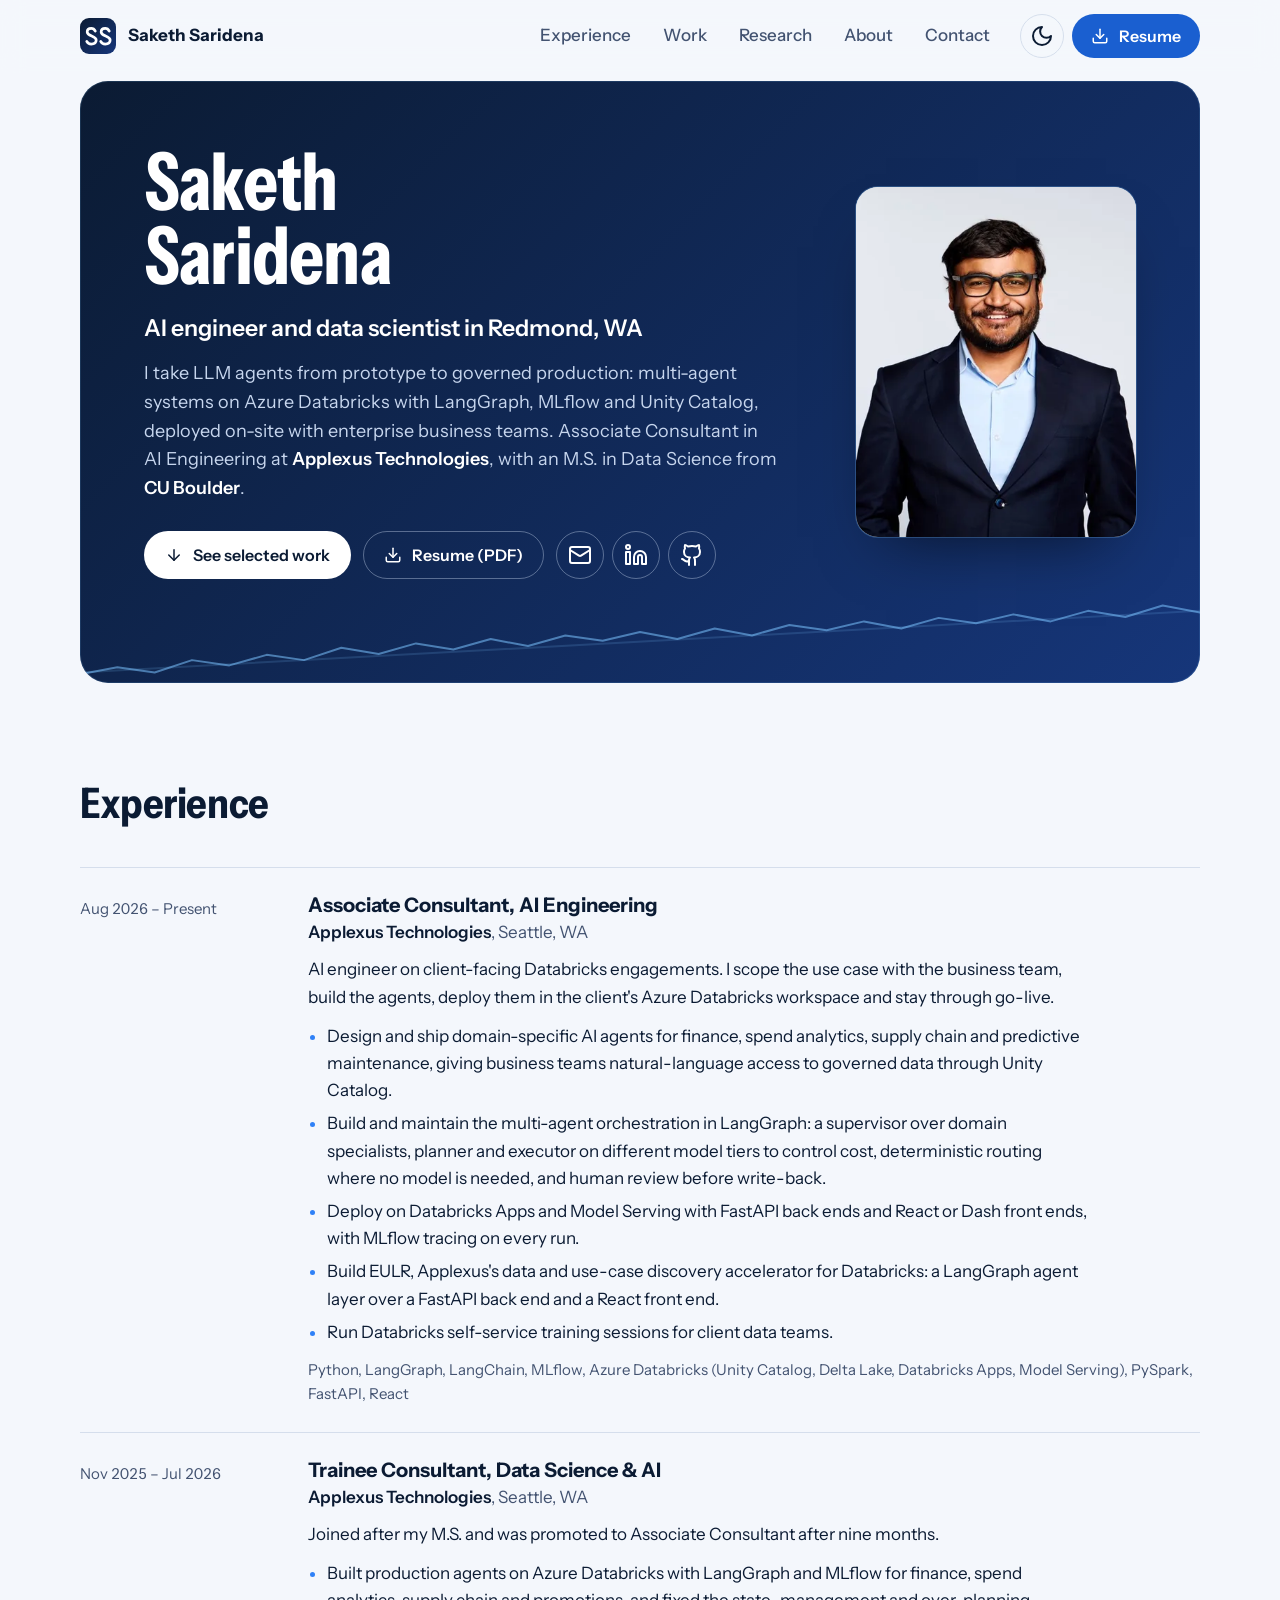
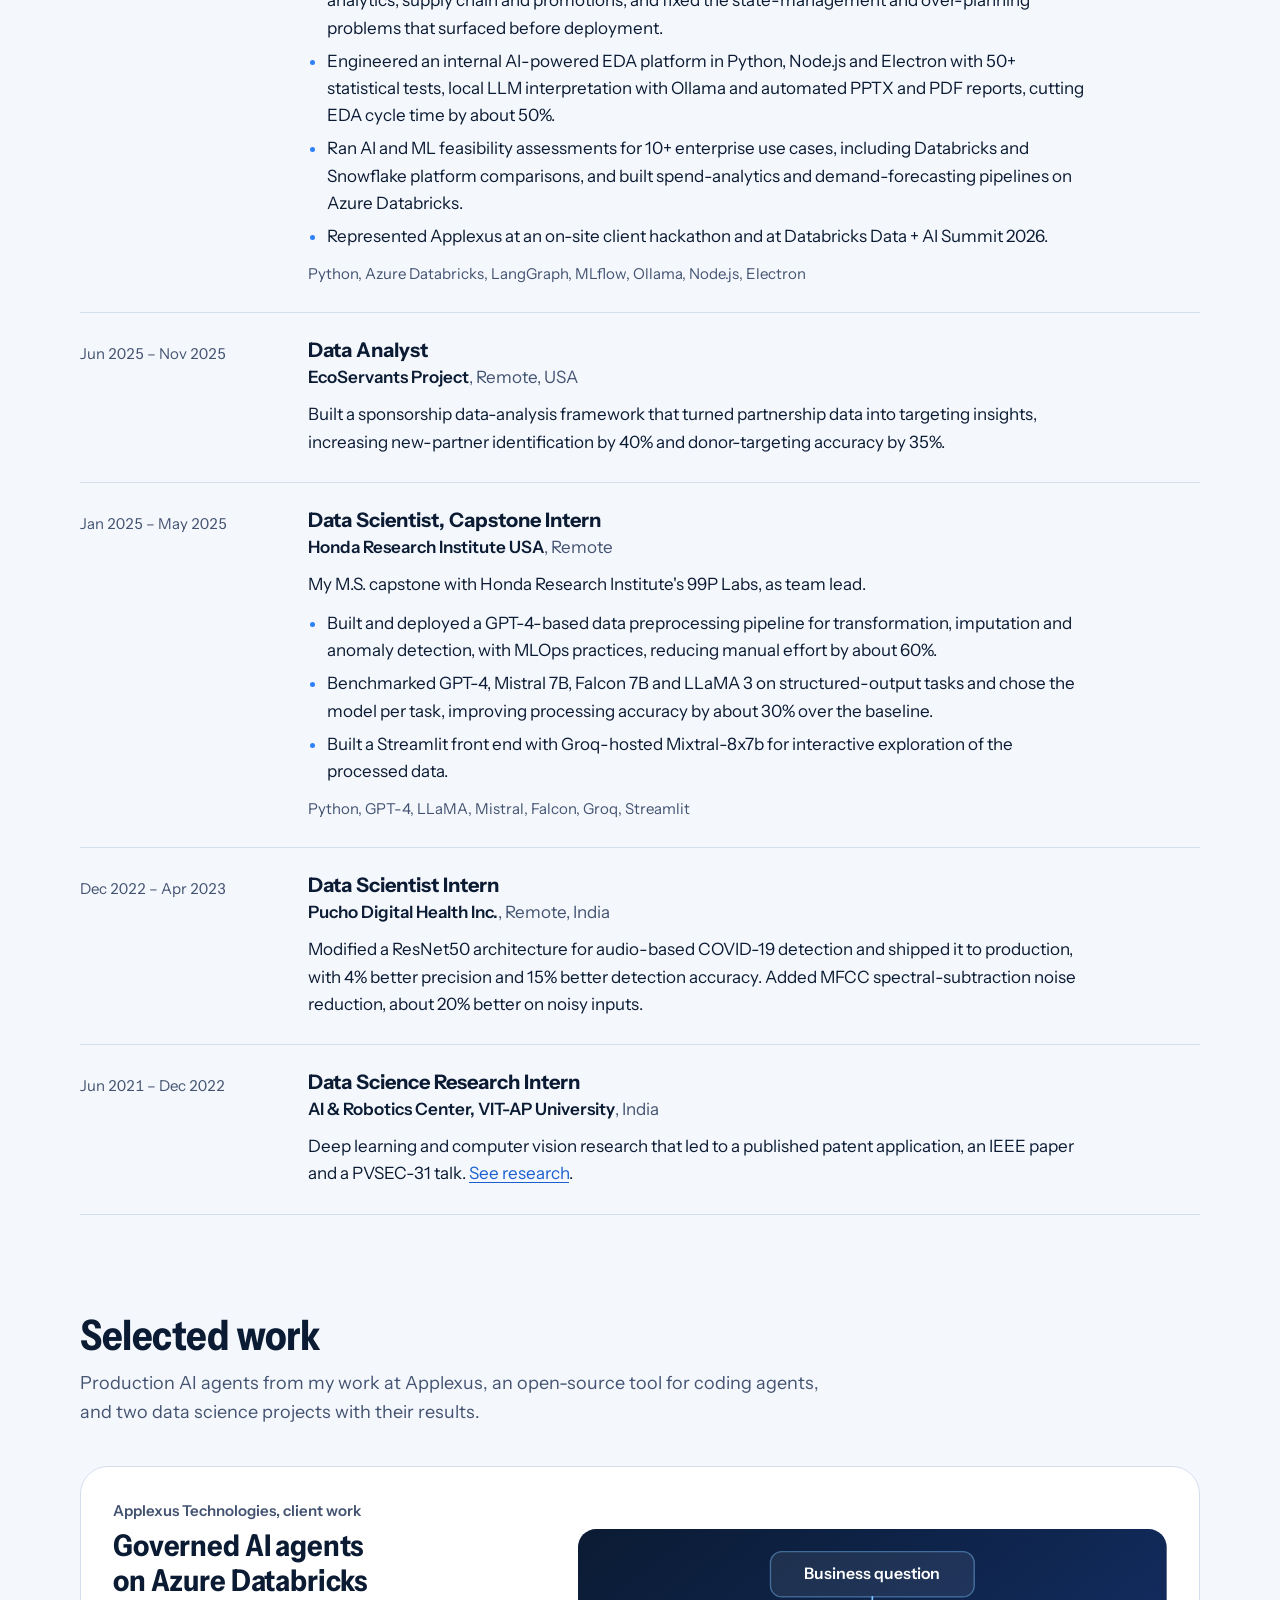
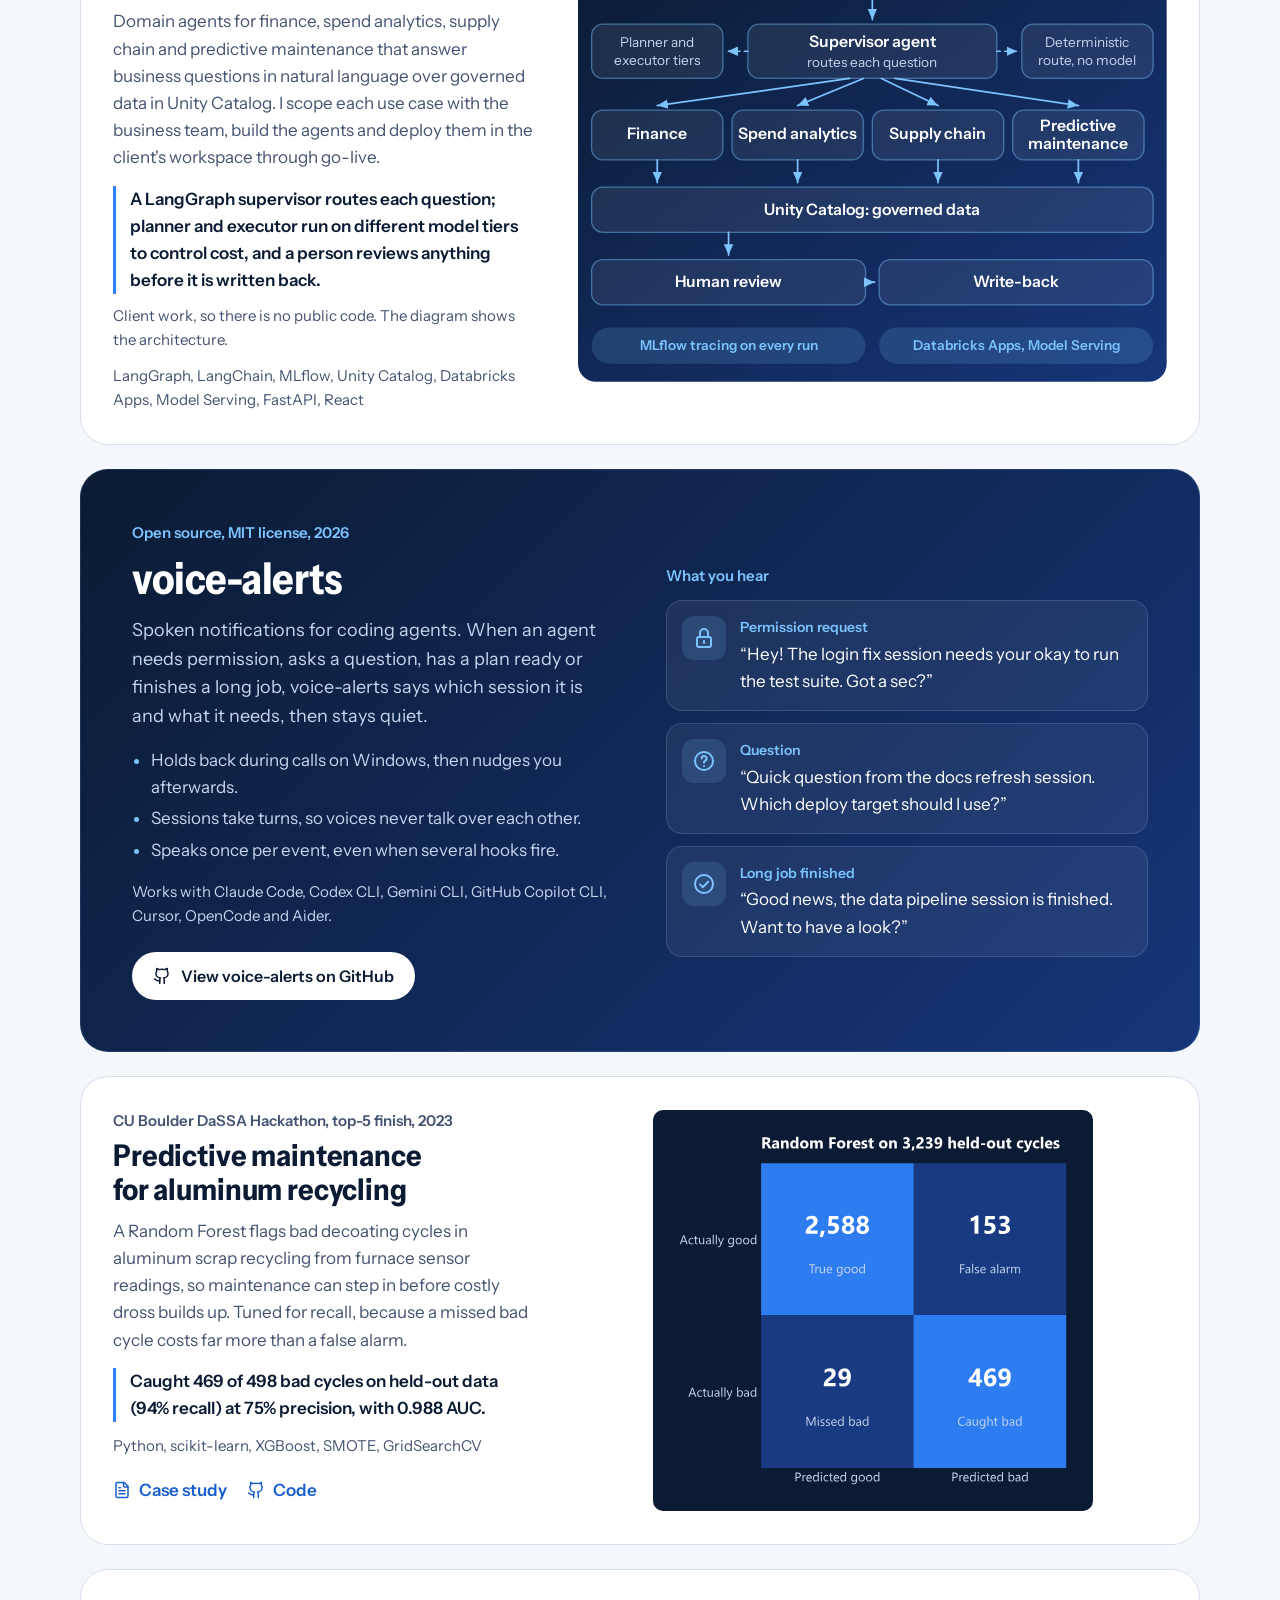
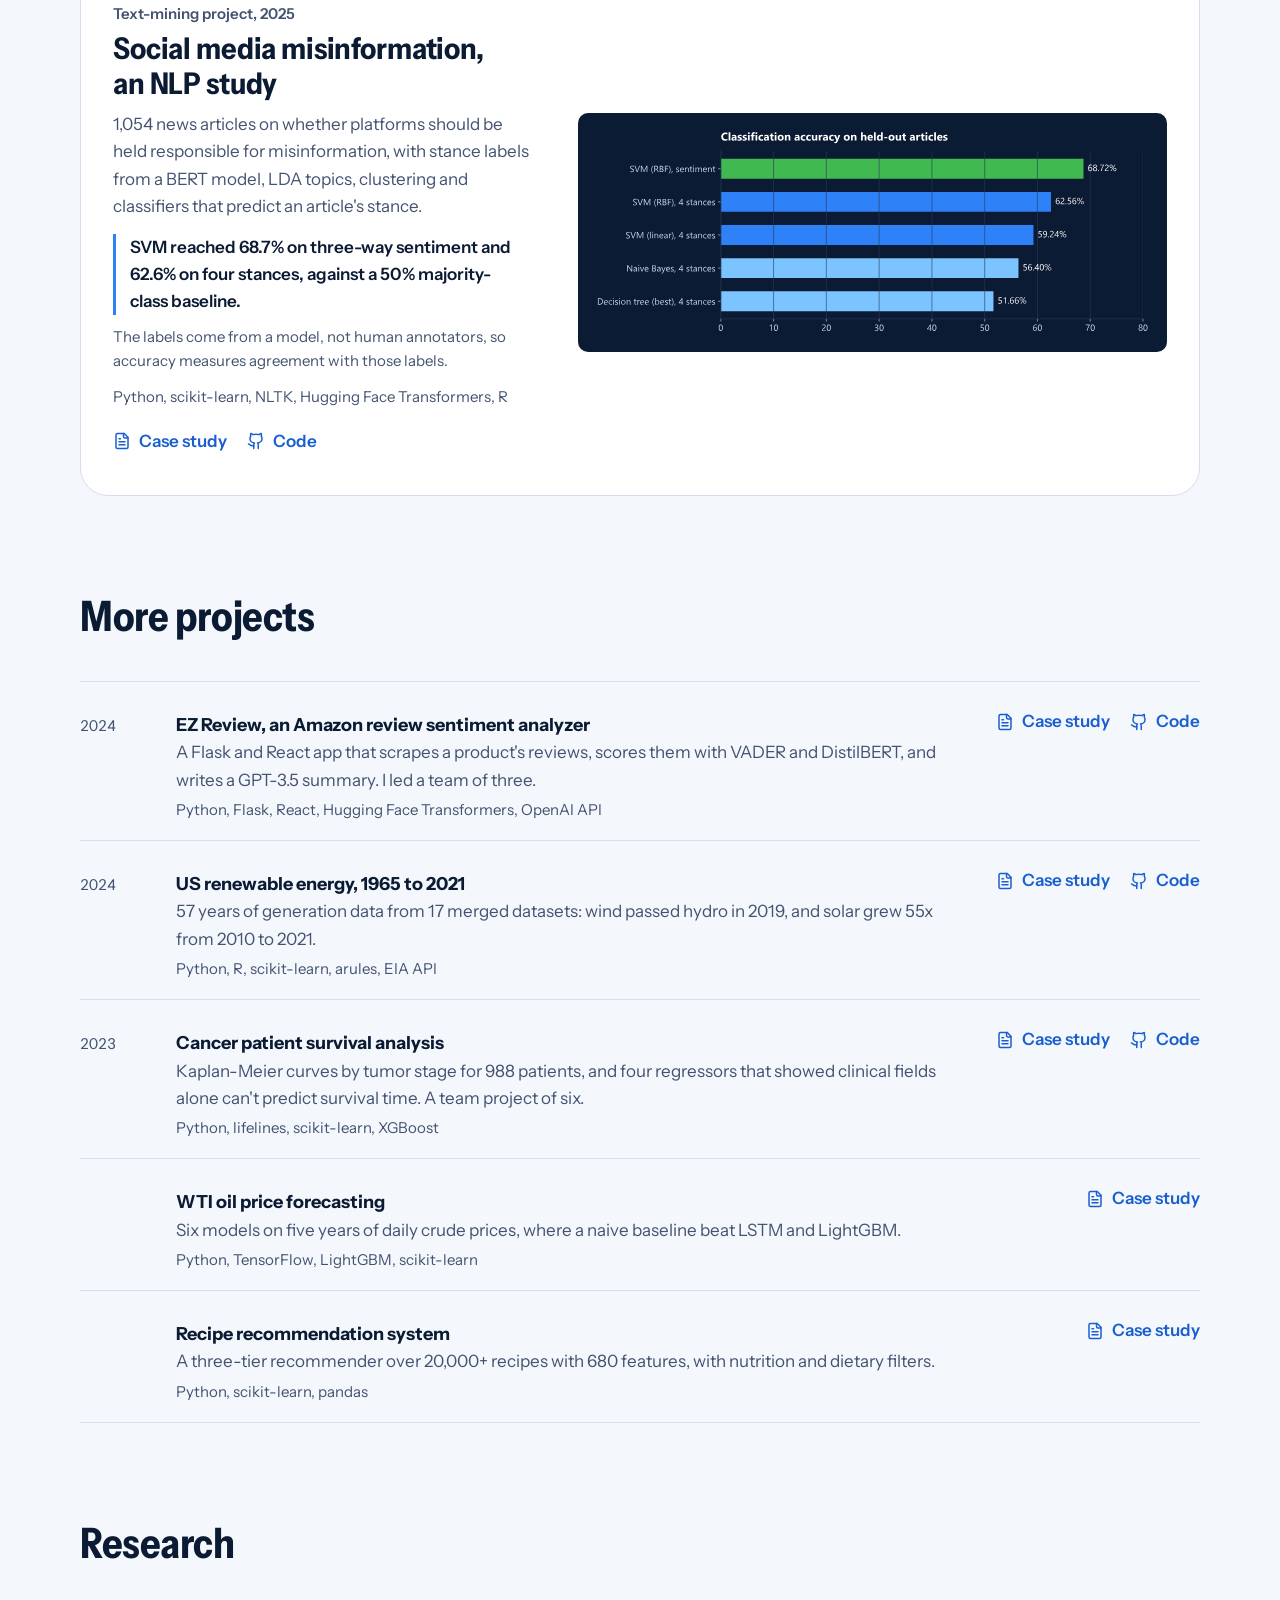
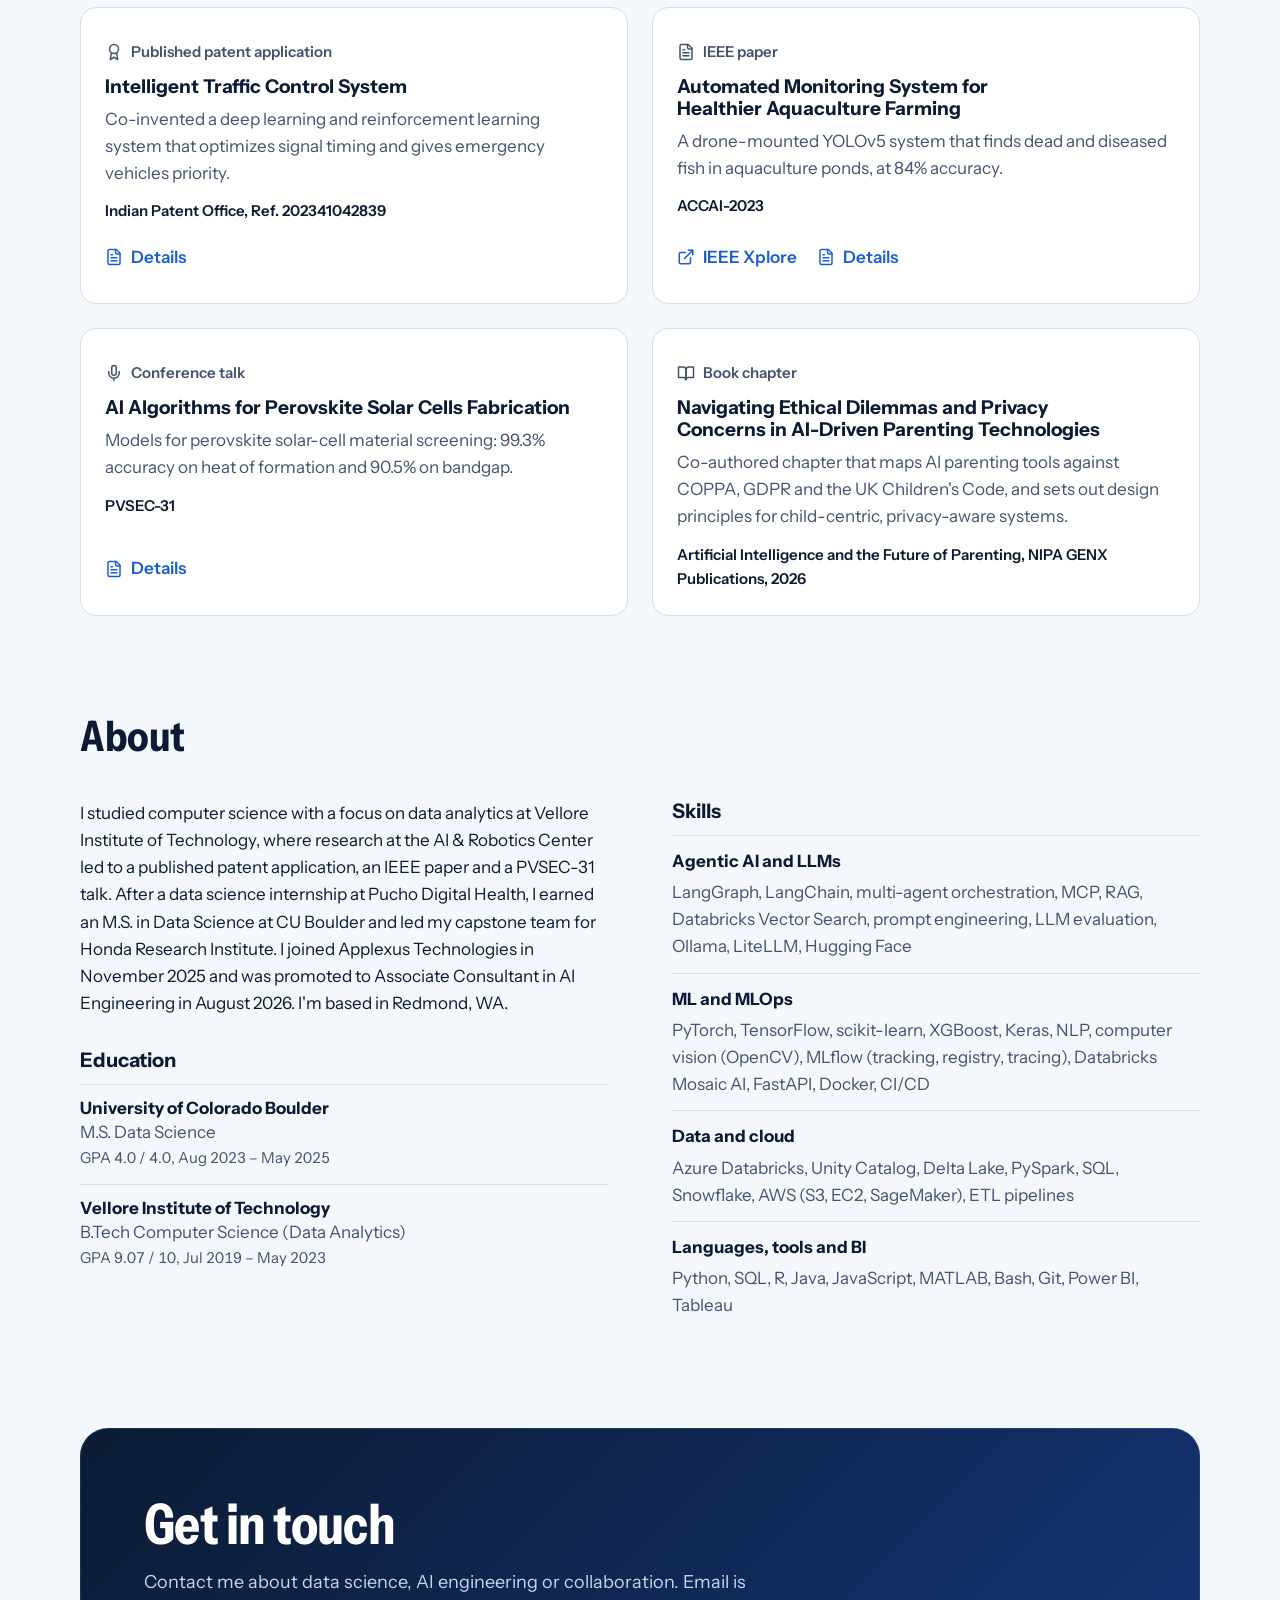
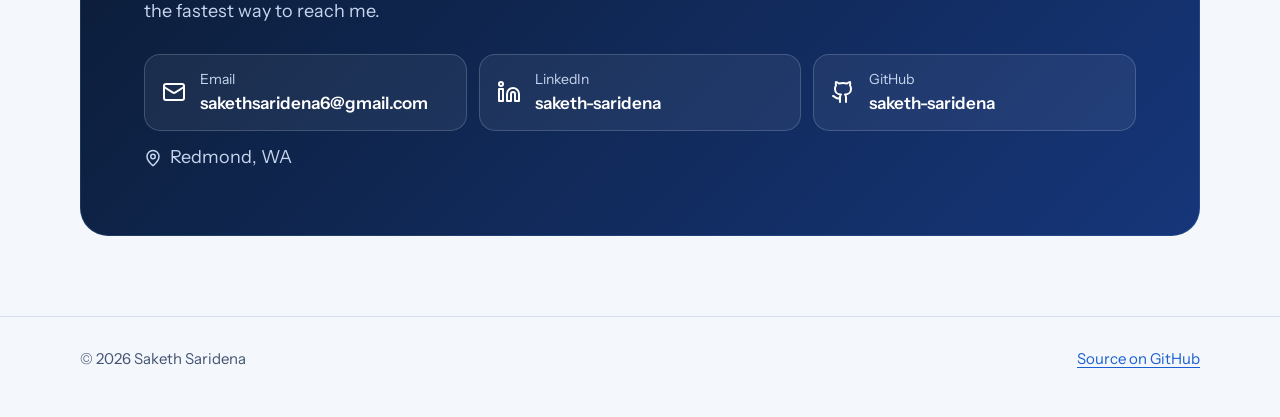
==== commit 4a597a04: "Align the portfolio with LinkedIn and resume v6 - Positioning: AI engineer and data scientist in Red" ====
--- a/index.html
+++ b/index.html
@@ -3,8 +3,8 @@
 <head>
   <meta charset="utf-8">
   <meta name="viewport" content="width=device-width, initial-scale=1">
-  <title>Saketh Saridena | Data Scientist &amp; AI Engineer</title>
-  <meta name="description" content="Saketh Saridena, data scientist and AI engineer in Seattle. Built an AI-powered EDA platform at Applexus Technologies and evaluated LLMs for Honda Research Institute.">
+  <title>Saketh Saridena | AI Engineer &amp; Data Scientist</title>
+  <meta name="description" content="Saketh Saridena, AI engineer and data scientist in Redmond, WA. Builds governed multi-agent systems on Azure Databricks with LangGraph, MLflow and Unity Catalog.">
   <meta name="author" content="Saketh Saridena">
   <link rel="canonical" href="https://sakethsaridena.com/">
   <meta name="theme-color" content="#f4f7fc" media="(prefers-color-scheme: light)">
@@ -12,20 +12,20 @@
 
   <meta property="og:type" content="website">
   <meta property="og:site_name" content="Saketh Saridena">
-  <meta property="og:title" content="Saketh Saridena | Data Scientist &amp; AI Engineer">
-  <meta property="og:description" content="Saketh Saridena, data scientist and AI engineer in Seattle. Built an AI-powered EDA platform at Applexus Technologies and evaluated LLMs for Honda Research Institute.">
+  <meta property="og:title" content="Saketh Saridena | AI Engineer &amp; Data Scientist">
+  <meta property="og:description" content="Saketh Saridena, AI engineer and data scientist in Redmond, WA. Builds governed multi-agent systems on Azure Databricks with LangGraph, MLflow and Unity Catalog.">
   <meta property="og:url" content="https://sakethsaridena.com/">
   <meta property="og:image" content="https://sakethsaridena.com/assets/og-image.png">
   <meta property="og:image:type" content="image/png">
   <meta property="og:image:width" content="1200">
   <meta property="og:image:height" content="630">
-  <meta property="og:image:alt" content="Saketh Saridena, data scientist and AI engineer, on a navy card with a rising data line.">
+  <meta property="og:image:alt" content="Saketh Saridena, AI engineer and data scientist, on a navy card with a rising data line.">
   <meta property="og:locale" content="en_US">
   <meta name="twitter:card" content="summary_large_image">
-  <meta name="twitter:title" content="Saketh Saridena | Data Scientist &amp; AI Engineer">
-  <meta name="twitter:description" content="Saketh Saridena, data scientist and AI engineer in Seattle. Built an AI-powered EDA platform at Applexus Technologies and evaluated LLMs for Honda Research Institute.">
+  <meta name="twitter:title" content="Saketh Saridena | AI Engineer &amp; Data Scientist">
+  <meta name="twitter:description" content="Saketh Saridena, AI engineer and data scientist in Redmond, WA. Builds governed multi-agent systems on Azure Databricks with LangGraph, MLflow and Unity Catalog.">
   <meta name="twitter:image" content="https://sakethsaridena.com/assets/og-image.png">
-  <meta name="twitter:image:alt" content="Saketh Saridena, data scientist and AI engineer, on a navy card with a rising data line.">
+  <meta name="twitter:image:alt" content="Saketh Saridena, AI engineer and data scientist, on a navy card with a rising data line.">
 
   <link rel="icon" href="/favicon.ico" sizes="32x32">
   <link rel="icon" href="/assets/favicon.svg" type="image/svg+xml">
@@ -50,14 +50,14 @@
   "name": "Saketh Saridena",
   "url": "https://sakethsaridena.com/",
   "image": "https://sakethsaridena.com/assets/img/headshot-546.jpg",
-  "jobTitle": "Data Scientist & AI Engineer",
+  "jobTitle": "AI Engineer & Data Scientist",
   "worksFor": {
     "@type": "Organization",
     "name": "Applexus Technologies"
   },
   "address": {
     "@type": "PostalAddress",
-    "addressLocality": "Seattle",
+    "addressLocality": "Redmond",
     "addressRegion": "WA",
     "addressCountry": "US"
   },
@@ -72,11 +72,14 @@
     }
   ],
   "knowsAbout": [
-    "Machine Learning",
+    "AI Agents",
+    "Multi-agent Systems",
+    "LangGraph",
+    "Azure Databricks",
+    "MLflow",
     "Large Language Models",
     "LLM Evaluation",
-    "Generative AI",
-    "Exploratory Data Analysis",
+    "Machine Learning",
     "NLP",
     "MLOps"
   ],
@@ -108,6 +111,7 @@
     <symbol id="i-award" viewBox="0 0 24 24"><circle cx="12" cy="8" r="6"/><path d="M15.48 12.89 17 22l-5-3-5 3 1.52-9.11"/></symbol>
     <symbol id="i-mic" viewBox="0 0 24 24"><path d="M12 2a3 3 0 0 0-3 3v7a3 3 0 0 0 6 0V5a3 3 0 0 0-3-3Z"/><path d="M19 10v2a7 7 0 0 1-14 0v-2"/><path d="M12 19v3"/></symbol>
     <symbol id="i-external" viewBox="0 0 24 24"><path d="M15 3h6v6"/><path d="M10 14 21 3"/><path d="M18 13v6a2 2 0 0 1-2 2H5a2 2 0 0 1-2-2V8a2 2 0 0 1 2-2h6"/></symbol>
+    <symbol id="i-book" viewBox="0 0 24 24"><path d="M2 4h6a4 4 0 0 1 4 4v13a3 3 0 0 0-3-3H2z"/><path d="M22 4h-6a4 4 0 0 0-4 4v13a3 3 0 0 1 3-3h7z"/></symbol>
     <symbol id="i-arrow-left" viewBox="0 0 24 24"><path d="M19 12H5"/><path d="m12 19-7-7 7-7"/></symbol>
     <symbol id="i-arrow-down" viewBox="0 0 24 24"><path d="M12 5v14"/><path d="m19 12-7 7-7-7"/></symbol>
     <symbol id="i-lock" viewBox="0 0 24 24"><rect x="5" y="11" width="14" height="10" rx="2"/><path d="M8 11V7a4 4 0 0 1 8 0v4"/><path d="M12 15v2"/></symbol>
@@ -165,8 +169,8 @@
         </svg>
         <div class="hero-grid">
           <h1 class="hero-name" id="hero-name"><span>Saketh</span> <span>Saridena</span></h1>
-          <p class="hero-role">Data scientist and AI engineer in Seattle, WA</p>
-          <p class="hero-intro">I build LLM platforms, production ML pipelines and GenAI systems. At <strong>Applexus Technologies</strong> I built an AI-powered platform for exploratory data analysis, and in my CU Boulder capstone I evaluated LLMs for <strong>Honda Research Institute</strong>.</p>
+          <p class="hero-role">AI engineer and data scientist in Redmond, WA</p>
+          <p class="hero-intro">I take LLM agents from prototype to governed production: multi-agent systems on Azure Databricks with LangGraph, MLflow and Unity Catalog, deployed on-site with enterprise business teams. Associate Consultant in AI Engineering at <strong>Applexus Technologies</strong>, with an M.S. in Data Science from <strong>CU Boulder</strong>.</p>
           <div class="hero-actions">
             <a class="btn btn-primary" href="#work">
               <svg class="icon icon-sm" aria-hidden="true" focusable="false"><use href="#i-arrow-down"/></svg>
@@ -199,45 +203,64 @@
       </div>
       <ol class="timeline">
         <li class="job">
-          <p class="job-when"><time datetime="2025-11">Nov 2025</time> – Present</p>
-          <div>
-            <h3>Data Science Consultant</h3>
-            <p class="job-org"><strong>Applexus Technologies</strong>, Federal Way, WA</p>
+          <p class="job-when"><time datetime="2026-08">Aug 2026</time> – Present</p>
+          <div>
+            <h3>Associate Consultant, AI Engineering</h3>
+            <p class="job-org"><strong>Applexus Technologies</strong>, Seattle, WA</p>
+            <p class="job-note">AI engineer on client-facing Databricks engagements. I scope the use case with the business team, build the agents, deploy them in the client's Azure Databricks workspace and stay through go-live.</p>
             <ul>
-              <li>Engineered an AI-powered EDA platform in Python, Node.js and Electron that runs 50+ statistical tests and adds local LLM interpretation, reducing client EDA cycle time by 95%.</li>
-              <li>Assessed AI and ML feasibility for 10+ enterprise use cases, with feature engineering and ML readiness evaluation, reducing project scoping time by 80%.</li>
-              <li>Developed spend analytics and demand forecasting frameworks on Azure Databricks and SAP Analytics Cloud for enterprise procurement.</li>
+              <li>Design and ship domain-specific AI agents for finance, spend analytics, supply chain and predictive maintenance, giving business teams natural-language access to governed data through Unity Catalog.</li>
+              <li>Build and maintain the multi-agent orchestration in LangGraph: a supervisor over domain specialists, planner and executor on different model tiers to control cost, deterministic routing where no model is needed, and human review before write-back.</li>
+              <li>Deploy on Databricks Apps and Model Serving with FastAPI back ends and React or Dash front ends, with MLflow tracing on every run.</li>
+              <li>Build EULR, Applexus's data and use-case discovery accelerator for Databricks: a LangGraph agent layer over a FastAPI back end and a React front end.</li>
+              <li>Run Databricks self-service training sessions for client data teams.</li>
             </ul>
-            <p class="stack">Python, Azure Databricks, SAP, MLOps, application development, GenAI integration, chatbot development</p>
+            <p class="stack">Python, LangGraph, LangChain, MLflow, Azure Databricks (Unity Catalog, Delta Lake, Databricks Apps, Model Serving), PySpark, FastAPI, React</p>
+          </div>
+        </li>
+        <li class="job">
+          <p class="job-when"><time datetime="2025-11">Nov 2025</time> – <time datetime="2026-07">Jul 2026</time></p>
+          <div>
+            <h3>Trainee Consultant, Data Science &amp; AI</h3>
+            <p class="job-org"><strong>Applexus Technologies</strong>, Seattle, WA</p>
+            <p class="job-note">Joined after my M.S. and was promoted to Associate Consultant after nine months.</p>
+            <ul>
+              <li>Built production agents on Azure Databricks with LangGraph and MLflow for finance, spend analytics, supply chain and promotions, and fixed the state-management and over-planning problems that surfaced before deployment.</li>
+              <li>Engineered an internal AI-powered EDA platform in Python, Node.js and Electron with 50+ statistical tests, local LLM interpretation with Ollama and automated PPTX and PDF reports, cutting EDA cycle time by about 50%.</li>
+              <li>Ran AI and ML feasibility assessments for 10+ enterprise use cases, including Databricks and Snowflake platform comparisons, and built spend-analytics and demand-forecasting pipelines on Azure Databricks.</li>
+              <li>Represented Applexus at an on-site client hackathon and at Databricks Data + AI Summit 2026.</li>
+            </ul>
+            <p class="stack">Python, Azure Databricks, LangGraph, MLflow, Ollama, Node.js, Electron</p>
           </div>
         </li>
         <li class="job">
           <p class="job-when"><time datetime="2025-06">Jun 2025</time> – <time datetime="2025-11">Nov 2025</time></p>
           <div>
-            <h3>Data Analysis Intern</h3>
-            <p class="job-org"><strong>Eco Servants Project</strong>, Remote, USA</p>
-            <p class="job-note">Built a sponsorship data analysis framework that increased partner identification by 40% and improved donor targeting accuracy by 35%.</p>
+            <h3>Data Analyst</h3>
+            <p class="job-org"><strong>EcoServants Project</strong>, Remote, USA</p>
+            <p class="job-note">Built a sponsorship data-analysis framework that turned partnership data into targeting insights, increasing new-partner identification by 40% and donor-targeting accuracy by 35%.</p>
           </div>
         </li>
         <li class="job">
           <p class="job-when"><time datetime="2025-01">Jan 2025</time> – <time datetime="2025-05">May 2025</time></p>
           <div>
-            <h3>Data Scientist (Capstone)</h3>
-            <p class="job-org"><strong>Honda Research Institute USA</strong>, Remote, through CU Boulder</p>
+            <h3>Data Scientist, Capstone Intern</h3>
+            <p class="job-org"><strong>Honda Research Institute USA</strong>, Remote</p>
+            <p class="job-note">My M.S. capstone with Honda Research Institute's 99P Labs, as team lead.</p>
             <ul>
-              <li>Built an AI-powered data preprocessing pipeline with GPT-4 and MLOps practices, reducing manual effort by 60%.</li>
-              <li>Evaluated GPT-4, Mistral 7B, Falcon 7B and LLaMA 3 for structured response generation, improving processing accuracy by 30%.</li>
-              <li>Designed an interactive visualization system with Groq's Mixtral-8x7b, with a 50% improvement in dashboard efficiency.</li>
+              <li>Built and deployed a GPT-4-based data preprocessing pipeline for transformation, imputation and anomaly detection, with MLOps practices, reducing manual effort by about 60%.</li>
+              <li>Benchmarked GPT-4, Mistral 7B, Falcon 7B and LLaMA 3 on structured-output tasks and chose the model per task, improving processing accuracy by about 30% over the baseline.</li>
+              <li>Built a Streamlit front end with Groq-hosted Mixtral-8x7b for interactive exploration of the processed data.</li>
             </ul>
-            <p class="stack">GPT-4, LLaMA, Mistral, Falcon, Groq, MLOps</p>
+            <p class="stack">Python, GPT-4, LLaMA, Mistral, Falcon, Groq, Streamlit</p>
           </div>
         </li>
         <li class="job">
           <p class="job-when"><time datetime="2022-12">Dec 2022</time> – <time datetime="2023-04">Apr 2023</time></p>
           <div>
-            <h3>Data Scientist</h3>
+            <h3>Data Scientist Intern</h3>
             <p class="job-org"><strong>Pucho Digital Health Inc.</strong>, Remote, India</p>
-            <p class="job-note">Redesigned a ResNet50 architecture and launched it to production, with a 4% increase in diagnostic precision and a 15% boost in COVID-19 detection.</p>
+            <p class="job-note">Modified a ResNet50 architecture for audio-based COVID-19 detection and shipped it to production, with 4% better precision and 15% better detection accuracy. Added MFCC spectral-subtraction noise reduction, about 20% better on noisy inputs.</p>
           </div>
         </li>
         <li class="job">
@@ -245,7 +268,7 @@
           <div>
             <h3>Data Science Research Intern</h3>
             <p class="job-org"><strong>AI &amp; Robotics Center, VIT-AP University</strong>, India</p>
-            <p class="job-note">Research that led to a patent application, an IEEE paper and a PVSEC-31 talk. <a href="#research">See research</a>.</p>
+            <p class="job-note">Deep learning and computer vision research that led to a published patent application, an IEEE paper and a PVSEC-31 talk. <a href="#research">See research</a>.</p>
           </div>
         </li>
       </ol>
@@ -255,10 +278,88 @@
     <section class="section wrap" id="work" aria-labelledby="work-title">
       <div class="section-head">
         <h2 id="work-title">Selected work</h2>
-        <p>An open-source tool for coding agents, and two data science projects with their results. Each links to a full case study or the code.</p>
+        <p>Production AI agents from my work at Applexus, an open-source tool for coding agents, and two data science projects with their results.</p>
       </div>
 
       <div class="work">
+        <article class="study" aria-labelledby="w-agents">
+          <div>
+            <p class="kicker">Applexus Technologies, client work</p>
+            <h3 id="w-agents">Governed AI agents on Azure Databricks</h3>
+            <p class="summary">Domain agents for finance, spend analytics, supply chain and predictive maintenance that answer business questions in natural language over governed data in Unity Catalog. I scope each use case with the business team, build the agents and deploy them in the client's workspace through go-live.</p>
+            <p class="result">A LangGraph supervisor routes each question; planner and executor run on different model tiers to control cost, and a person reviews anything before it is written back.</p>
+            <p class="note">Client work, so there is no public code. The diagram shows the architecture.</p>
+            <p class="stack">LangGraph, LangChain, MLflow, Unity Catalog, Databricks Apps, Model Serving, FastAPI, React</p>
+          </div>
+          <figure>
+            <svg class="arch" viewBox="0 0 520 400" role="img" aria-labelledby="arch-title arch-desc">
+              <title id="arch-title">Architecture of the multi-agent system</title>
+              <desc id="arch-desc">A business question goes to a supervisor agent. The supervisor routes deterministically when no model is needed, or hands the question to domain agents for finance, spend analytics, supply chain and predictive maintenance, with planner and executor on different model tiers. The agents read governed data through Unity Catalog. A person reviews anything before it is written back, and MLflow traces every run on Databricks Apps and Model Serving.</desc>
+              <defs>
+                <marker id="arch-arrow" viewBox="0 0 10 10" refX="9" refY="5" markerWidth="7" markerHeight="7" orient="auto-start-reverse">
+                  <path d="M0 1 9 5 0 9z" fill="#7cc4ff"/>
+                </marker>
+              </defs>
+              <rect width="520" height="400" rx="16" fill="url(#brand-navy)"/>
+              <g fill="none" stroke="#7cc4ff" stroke-width="1.5" stroke-linecap="round">
+                <path d="M260 60v20" marker-end="url(#arch-arrow)"/>
+                <path d="M370 108h18" stroke-dasharray="3 4" marker-end="url(#arch-arrow)"/>
+                <path d="M150 108h-18" stroke-dasharray="3 4" marker-end="url(#arch-arrow)"/>
+                <path d="M240 132 70 156" marker-end="url(#arch-arrow)"/>
+                <path d="M252 132 194 156" marker-end="url(#arch-arrow)"/>
+                <path d="M268 132 318 156" marker-end="url(#arch-arrow)"/>
+                <path d="M280 132 442 156" marker-end="url(#arch-arrow)"/>
+                <path d="M70 204v20" marker-end="url(#arch-arrow)"/>
+                <path d="M194 204v20" marker-end="url(#arch-arrow)"/>
+                <path d="M318 204v20" marker-end="url(#arch-arrow)"/>
+                <path d="M442 204v20" marker-end="url(#arch-arrow)"/>
+                <path d="M133 268v20" marker-end="url(#arch-arrow)"/>
+                <path d="M254 312h8" marker-end="url(#arch-arrow)"/>
+              </g>
+              <g fill="rgb(255 255 255 / 0.07)" stroke="#7cc4ff" stroke-opacity="0.45" stroke-width="1.2">
+                <rect x="170" y="20" width="180" height="40" rx="10"/>
+                <rect x="150" y="84" width="220" height="48" rx="10"/>
+                <rect x="392" y="84" width="116" height="48" rx="10"/>
+                <rect x="12" y="84" width="116" height="48" rx="10"/>
+                <rect x="12" y="160" width="116" height="44" rx="10"/>
+                <rect x="136" y="160" width="116" height="44" rx="10"/>
+                <rect x="260" y="160" width="116" height="44" rx="10"/>
+                <rect x="384" y="160" width="116" height="44" rx="10"/>
+                <rect x="12" y="228" width="496" height="40" rx="10"/>
+                <rect x="12" y="292" width="242" height="40" rx="10"/>
+                <rect x="266" y="292" width="242" height="40" rx="10"/>
+              </g>
+              <g fill="rgb(124 196 255 / 0.16)">
+                <rect x="12" y="352" width="242" height="32" rx="16"/>
+                <rect x="266" y="352" width="242" height="32" rx="16"/>
+              </g>
+              <g fill="#ffffff" font-size="14" font-weight="600" text-anchor="middle" dominant-baseline="middle">
+                <text x="260" y="41">Business question</text>
+                <text x="260" y="101">Supervisor agent</text>
+                <text x="70" y="182">Finance</text>
+                <text x="194" y="182">Spend analytics</text>
+                <text x="318" y="182">Supply chain</text>
+                <text x="442" y="175">Predictive</text>
+                <text x="442" y="191">maintenance</text>
+                <text x="260" y="249">Unity Catalog: governed data</text>
+                <text x="133" y="313">Human review</text>
+                <text x="387" y="313">Write-back</text>
+              </g>
+              <g fill="#c7d6ee" font-size="12" text-anchor="middle" dominant-baseline="middle">
+                <text x="260" y="119">routes each question</text>
+                <text x="450" y="101">Deterministic</text>
+                <text x="450" y="117">route, no model</text>
+                <text x="70" y="101">Planner and</text>
+                <text x="70" y="117">executor tiers</text>
+              </g>
+              <g fill="#7cc4ff" font-size="12" font-weight="600" text-anchor="middle" dominant-baseline="middle">
+                <text x="133" y="369">MLflow tracing on every run</text>
+                <text x="387" y="369">Databricks Apps, Model Serving</text>
+              </g>
+            </svg>
+          </figure>
+        </article>
+
         <article class="banner on-navy feature" aria-labelledby="va-title">
           <div>
             <p class="kicker">Open source, MIT license, 2026</p>
@@ -296,7 +397,7 @@
 
         <article class="study" aria-labelledby="w-maint">
           <div>
-            <p class="kicker">CU Boulder DaSSA Hackathon, 2023</p>
+            <p class="kicker">CU Boulder DaSSA Hackathon, top-5 finish, 2023</p>
             <h3 id="w-maint">Predictive maintenance for aluminum recycling</h3>
             <p class="summary">A Random Forest flags bad decoating cycles in aluminum scrap recycling from furnace sensor readings, so maintenance can step in before costly dross builds up. Tuned for recall, because a missed bad cycle costs far more than a false alarm.</p>
             <p class="result">Caught 469 of 498 bad cycles on held-out data (94% recall) at 75% precision, with 0.988 AUC.</p>
@@ -405,9 +506,9 @@
       </div>
       <ul class="papers">
         <li class="paper">
-          <p class="paper-type"><svg class="icon icon-sm" aria-hidden="true" focusable="false"><use href="#i-award"/></svg>Patent application</p>
+          <p class="paper-type"><svg class="icon icon-sm" aria-hidden="true" focusable="false"><use href="#i-award"/></svg>Published patent application</p>
           <h3>Intelligent Traffic Control System</h3>
-          <p>Deep learning and reinforcement learning that optimize traffic flow and give emergency vehicles priority.</p>
+          <p>Co-invented a deep learning and reinforcement learning system that optimizes signal timing and gives emergency vehicles priority.</p>
           <p class="venue">Indian Patent Office, Ref. 202341042839</p>
           <div class="links">
             <a class="text-link" href="/research/traffic-signal-patent/"><svg class="icon icon-sm" aria-hidden="true" focusable="false"><use href="#i-doc"/></svg><span>Details</span><span class="visually-hidden">: Intelligent Traffic Control System patent application</span></a>
@@ -426,11 +527,17 @@
         <li class="paper">
           <p class="paper-type"><svg class="icon icon-sm" aria-hidden="true" focusable="false"><use href="#i-mic"/></svg>Conference talk</p>
           <h3>AI Algorithms for Perovskite Solar Cells Fabrication</h3>
-          <p>Machine learning for discovering, screening and optimizing perovskite materials for solar cells.</p>
+          <p>Models for perovskite solar-cell material screening: 99.3% accuracy on heat of formation and 90.5% on bandgap.</p>
           <p class="venue">PVSEC-31</p>
           <div class="links">
             <a class="text-link" href="/research/perovskite-solar-ai/"><svg class="icon icon-sm" aria-hidden="true" focusable="false"><use href="#i-doc"/></svg><span>Details</span><span class="visually-hidden">: perovskite solar cells talk</span></a>
           </div>
+        </li>
+        <li class="paper">
+          <p class="paper-type"><svg class="icon icon-sm" aria-hidden="true" focusable="false"><use href="#i-book"/></svg>Book chapter</p>
+          <h3>Navigating Ethical Dilemmas and Privacy Concerns in AI-Driven Parenting Technologies</h3>
+          <p>Co-authored chapter that maps AI parenting tools against COPPA, GDPR and the UK Children's Code, and sets out design principles for child-centric, privacy-aware systems.</p>
+          <p class="venue">Artificial Intelligence and the Future of Parenting, NIPA GENX Publications, 2026</p>
         </li>
       </ul>
     </section>
@@ -442,7 +549,7 @@
       </div>
       <div class="background">
         <div>
-          <p class="bio">I studied computer science with a focus on data analytics at Vellore Institute of Technology, where research at the AI &amp; Robotics Center led to a patent application, an IEEE paper and a PVSEC-31 talk. After a data science role at Pucho Digital Health, I earned an M.S. in Data Science at CU Boulder, finishing with an LLM evaluation capstone for Honda Research Institute. Today I'm a Data Science Consultant at Applexus Technologies, based in Seattle.</p>
+          <p class="bio">I studied computer science with a focus on data analytics at Vellore Institute of Technology, where research at the AI &amp; Robotics Center led to a published patent application, an IEEE paper and a PVSEC-31 talk. After a data science internship at Pucho Digital Health, I earned an M.S. in Data Science at CU Boulder and led my capstone team for Honda Research Institute. I joined Applexus Technologies in November 2025 and was promoted to Associate Consultant in AI Engineering in August 2026. I'm based in Redmond, WA.</p>
           <h3 class="schools-title">Education</h3>
           <ul class="schools">
             <li class="school">
@@ -460,10 +567,10 @@
         <div>
           <h3>Skills</h3>
           <dl class="skills">
-            <div><dt>LLMs and generative AI</dt><dd>GPT-4, LLaMA, Mistral, Falcon, Groq, LangChain, RAG, fine-tuning, prompt engineering</dd></div>
-            <div><dt>Machine learning</dt><dd>PyTorch, TensorFlow, scikit-learn, XGBoost, Hugging Face, OpenCV; NLP, computer vision, time series</dd></div>
-            <div><dt>Data and cloud</dt><dd>Python, SQL, R, Azure Databricks, AWS (S3, EC2, SageMaker), Snowflake, Docker, SAP Analytics Cloud</dd></div>
-            <div><dt>Also worked with</dt><dd>JavaScript, Java, MATLAB, Bash, Git, Keras, BERT, YOLOv5, Ollama, Hadoop, Kubernetes, ETL, CI/CD, Tableau, Power BI, Streamlit, Google Analytics, A/B testing, Excel</dd></div>
+            <div><dt>Agentic AI and LLMs</dt><dd>LangGraph, LangChain, multi-agent orchestration, MCP, RAG, Databricks Vector Search, prompt engineering, LLM evaluation, Ollama, LiteLLM, Hugging Face</dd></div>
+            <div><dt>ML and MLOps</dt><dd>PyTorch, TensorFlow, scikit-learn, XGBoost, Keras, NLP, computer vision (OpenCV), MLflow (tracking, registry, tracing), Databricks Mosaic AI, FastAPI, Docker, CI/CD</dd></div>
+            <div><dt>Data and cloud</dt><dd>Azure Databricks, Unity Catalog, Delta Lake, PySpark, SQL, Snowflake, AWS (S3, EC2, SageMaker), ETL pipelines</dd></div>
+            <div><dt>Languages, tools and BI</dt><dd>Python, SQL, R, Java, JavaScript, MATLAB, Bash, Git, Power BI, Tableau</dd></div>
           </dl>
         </div>
       </div>
@@ -496,7 +603,7 @@
         </ul>
         <p class="contact-where">
           <svg class="icon icon-sm" aria-hidden="true" focusable="false"><use href="#i-pin"/></svg>
-          Seattle, WA
+          Redmond, WA
         </p>
       </div>
     </section>
--- a/style.css
+++ b/style.css
@@ -905,7 +905,8 @@
   margin: 0;
 }
 
-.study figure img {
+.study figure img,
+.study figure svg {
   width: 100%;
   height: auto;
   border-radius: var(--radius-sm);
@@ -979,7 +980,7 @@
 /* ---------- Research ---------- */
 .papers {
   display: grid;
-  grid-template-columns: repeat(3, minmax(0, 1fr));
+  grid-template-columns: repeat(2, minmax(0, 1fr));
   gap: clamp(16px, 2.4vw, 24px);
   margin: 0;
   padding: 0;
